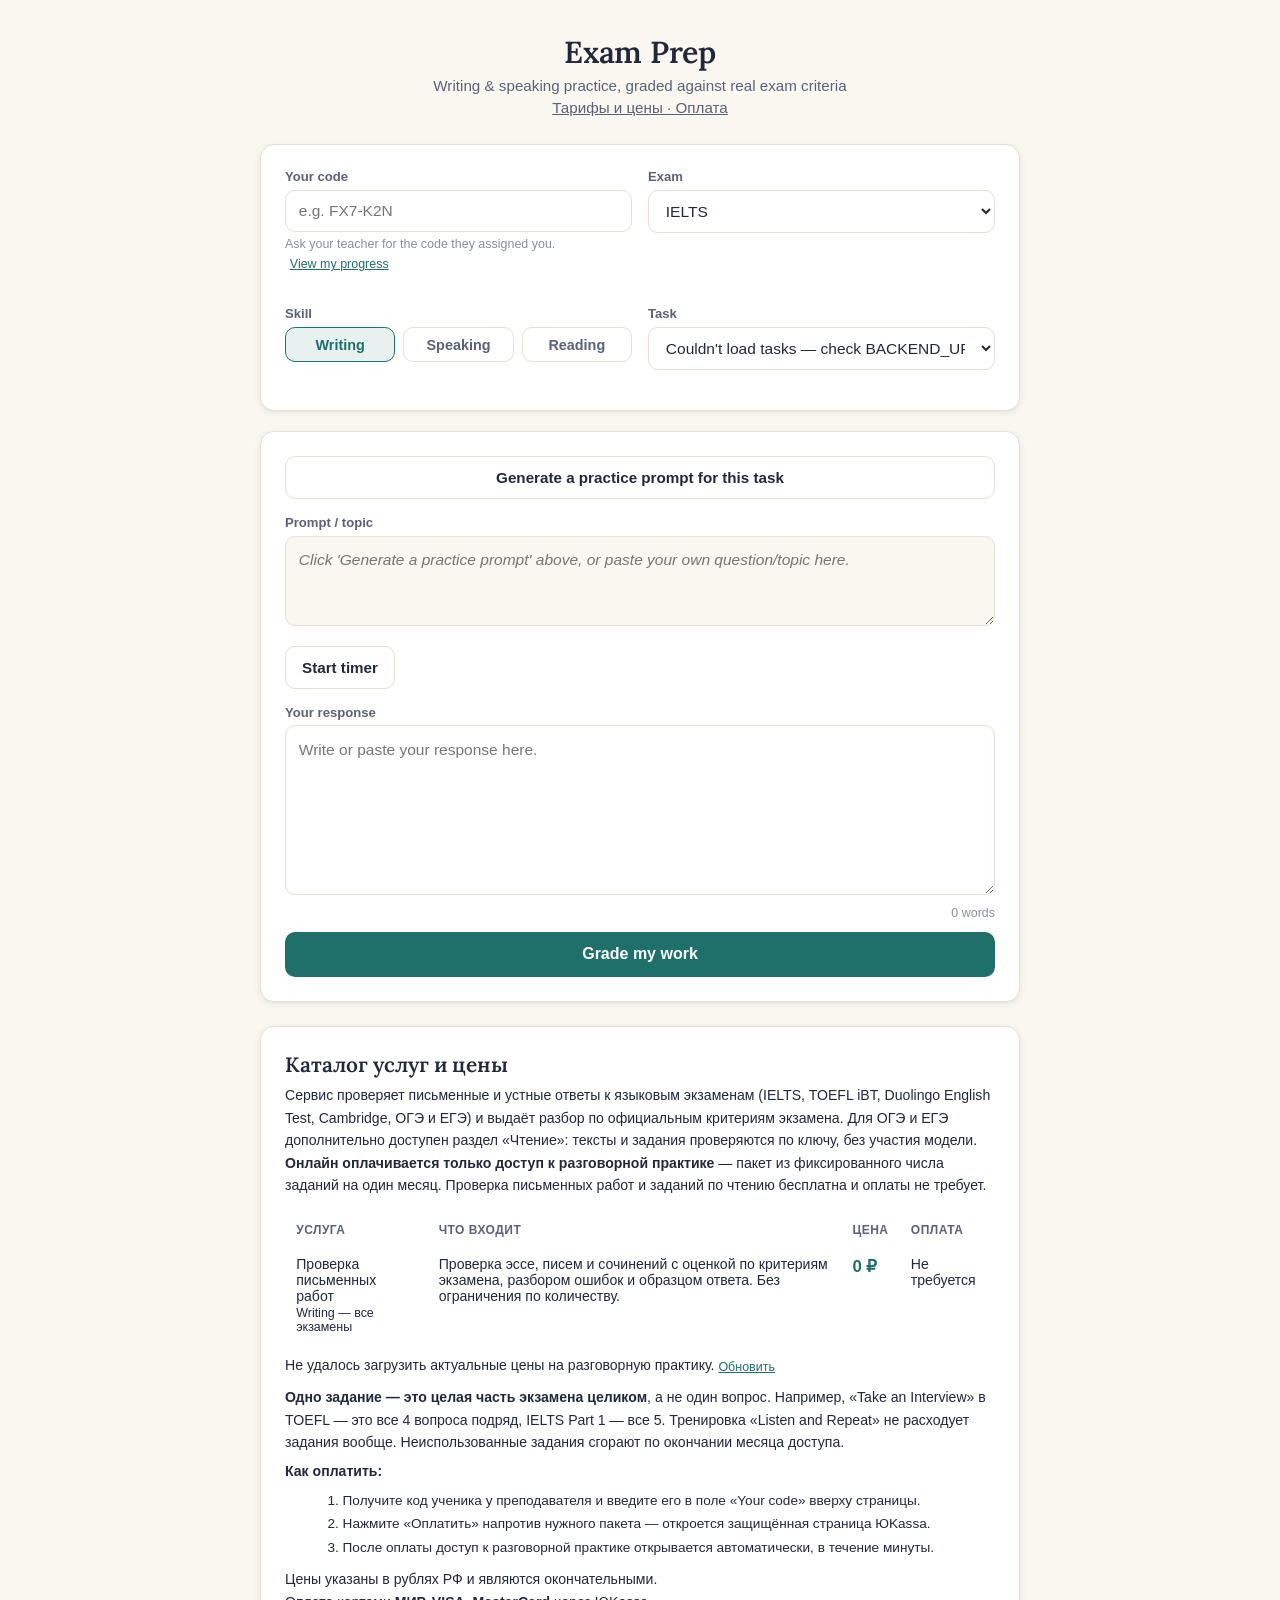
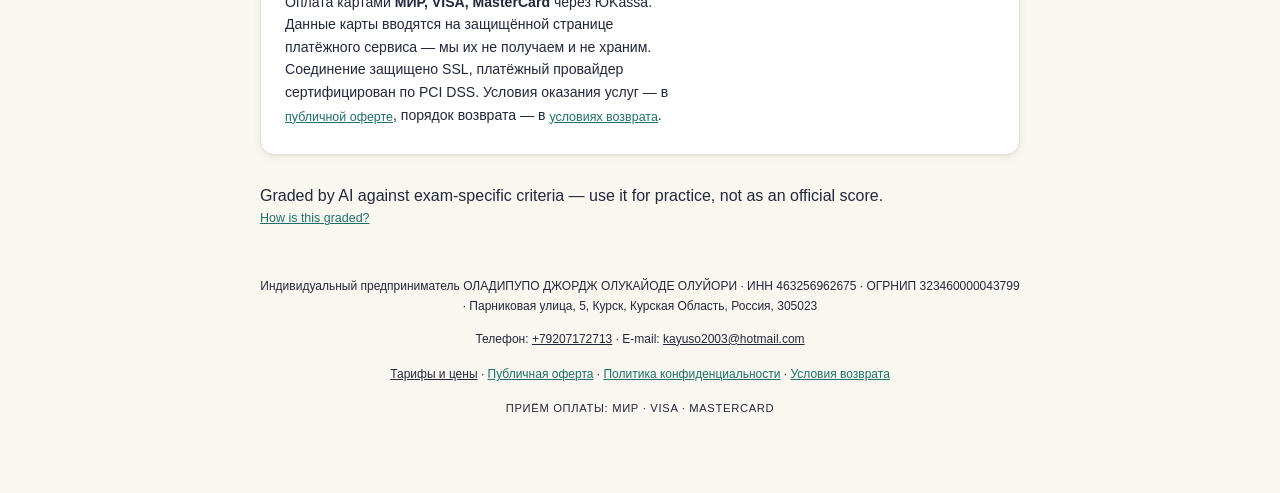
==== index.html @ b4931111 "Add files via upload" ====
<!DOCTYPE html>
<html lang="en">
<head>
<meta charset="UTF-8">
<meta name="viewport" content="width=device-width, initial-scale=1.0">
<title>Exam Prep — Writing &amp; Speaking Practice</title>
<link rel="preconnect" href="https://fonts.googleapis.com">
<link rel="preconnect" href="https://fonts.gstatic.com" crossorigin>
<link href="https://fonts.googleapis.com/css2?family=Lora:wght@500;600;700&display=swap" rel="stylesheet">
<style>
  :root{
    --paper:#FAF7F1;
    --paper-line:#E7E0D3;
    --ink:#22283B;
    --ink-soft:#5B6178;
    --ink-faint:#8A8F9F;
    --mark-red:#C84B31;
    --mark-red-bg:#FBEDE8;
    --stamp-teal:#1F6F6B;
    --stamp-teal-bg:#E7F1EF;
    --seal-gold:#B9852E;
    --seal-gold-bg:#F7EEDC;
    --card:#FFFFFF;
    --radius:14px;
    --shadow:0 2px 10px rgba(34,40,59,0.06), 0 1px 2px rgba(34,40,59,0.05);
  }
  *{box-sizing:border-box;}
  body{
    margin:0;
    background:var(--paper);
    color:var(--ink);
    font-family:-apple-system,BlinkMacSystemFont,'Segoe UI',Roboto,Helvetica,Arial,sans-serif;
    min-height:100vh;
    padding:2rem 1rem 4rem;
  }
  .shell{max-width:760px;margin:0 auto;}
  h1,h2,h3{font-family:'Lora',serif;font-weight:600;color:var(--ink);margin:0;}
  header.top{text-align:center;margin-bottom:1.75rem;}
  header.top h1{font-size:1.9rem;letter-spacing:-0.01em;}
  header.top p{color:var(--ink-soft);margin:.35rem 0 0;font-size:.95rem;}

  .card{
    background:var(--card);
    border:1px solid var(--paper-line);
    border-radius:var(--radius);
    box-shadow:var(--shadow);
    padding:1.5rem;
    margin-bottom:1.25rem;
  }

  label{display:block;font-size:.82rem;font-weight:600;color:var(--ink-soft);margin-bottom:.35rem;}
  .hint{font-size:.78rem;color:var(--ink-faint);margin-top:.3rem;}
  input[type=text],select,textarea{
    width:100%;
    padding:.7rem .8rem;
    border:1px solid var(--paper-line);
    border-radius:10px;
    font-size:.97rem;
    font-family:inherit;
    background:#fff;
    color:var(--ink);
  }
  input[type=text]:focus,select:focus,textarea:focus{outline:2px solid var(--stamp-teal);outline-offset:1px;border-color:var(--stamp-teal);}
  textarea{min-height:170px;resize:vertical;line-height:1.55;}

  .row{display:flex;gap:1rem;flex-wrap:wrap;margin-bottom:1rem;}
  .row > div{flex:1;min-width:160px;}

  .pillgroup{display:flex;gap:.5rem;}
  .pill{
    flex:1;text-align:center;
    border:1px solid var(--paper-line);
    background:#fff;color:var(--ink-soft);
    padding:.55rem .5rem;border-radius:10px;
    font-size:.9rem;font-weight:600;cursor:pointer;
  }
  .pill.active{background:var(--stamp-teal-bg);color:var(--stamp-teal);border-color:var(--stamp-teal);}
  .prompt-box{min-height:90px;background:var(--paper);font-style:italic;}
  input[type=file]{
    width:100%;padding:.6rem;border:1px dashed var(--paper-line);border-radius:10px;
    font-size:.88rem;background:var(--paper);font-family:inherit;
  }
  #imagePreviewWrap{margin-top:.6rem;display:flex;align-items:center;gap:.75rem;}
  #imagePreview{max-width:140px;max-height:140px;border-radius:8px;border:1px solid var(--paper-line);}
  .timer-row{display:flex;align-items:center;gap:1rem;margin-top:1rem;flex-wrap:wrap;}
  #startTimerBtn{width:auto;flex-shrink:0;}
  .timer-display{
    font-family:ui-monospace,Menlo,Consolas,monospace;font-size:1.1rem;font-weight:700;
    color:var(--ink-soft);
  }
  .timer-display.warning{color:var(--mark-red);}
  textarea[readonly]{background:var(--paper);color:var(--ink-soft);cursor:not-allowed;}

  .task-meta{display:flex;gap:.75rem;flex-wrap:wrap;font-size:.8rem;color:var(--ink-soft);margin-top:.6rem;}
  .task-meta span{background:var(--paper);border:1px solid var(--paper-line);border-radius:8px;padding:.25rem .55rem;}
  .image-note{
    margin-top:.6rem;font-size:.8rem;color:var(--mark-red);
    background:var(--mark-red-bg);border-radius:8px;padding:.5rem .7rem;
  }

  button.primary{
    width:100%;background:var(--stamp-teal);color:#fff;border:none;
    padding:.85rem 1rem;border-radius:10px;font-size:1rem;font-weight:600;
    cursor:pointer;transition:background .15s;
  }
  button.primary:hover{background:#185855;}
  button.primary:disabled{opacity:.55;cursor:not-allowed;}
  button.secondary{
    width:100%;background:#fff;color:var(--ink);border:1px solid var(--paper-line);
    padding:.75rem 1rem;border-radius:10px;font-size:.95rem;font-weight:600;cursor:pointer;
  }

  .wordcount{display:flex;justify-content:flex-end;font-size:.78rem;color:var(--ink-faint);margin:.4rem 0 .75rem;}

  .loading{display:none;text-align:center;padding:1.25rem;color:var(--ink-soft);font-size:.9rem;}
  .loading.visible{display:block;}
  .spinner{
    width:26px;height:26px;margin:0 auto .6rem;border-radius:50%;
    border:3px solid var(--paper-line);border-top-color:var(--stamp-teal);
    animation:spin .8s linear infinite;
  }
  @keyframes spin{to{transform:rotate(360deg);}}

  #results{display:none;}
  #results.visible{display:block;}

  .stamp-wrap{display:flex;justify-content:center;margin-bottom:1.5rem;}
  .stamp{
    width:130px;height:130px;border-radius:50%;
    border:3px double var(--seal-gold);
    display:flex;flex-direction:column;align-items:center;justify-content:center;
    transform:rotate(-5deg);
    background:var(--seal-gold-bg);color:var(--seal-gold);
    font-family:'Lora',serif;
  }
  .stamp .num{font-size:2.1rem;font-weight:700;line-height:1;}
  .stamp .max{font-size:.78rem;font-weight:600;margin-top:.15rem;}

  .crit{margin-bottom:.7rem;}
  .crit-label{display:flex;justify-content:space-between;font-size:.85rem;color:var(--ink-soft);margin-bottom:.25rem;}
  .crit-label b{color:var(--ink);font-weight:600;}
  .bar-track{height:8px;background:var(--paper-line);border-radius:6px;overflow:hidden;}
  .bar-fill{height:100%;background:var(--stamp-teal);border-radius:6px;}

  .feedback-block{margin-top:1.25rem;}
  .feedback-block h4{font-size:.85rem;color:var(--ink-soft);margin-bottom:.5rem;font-family:inherit;font-weight:700;text-transform:uppercase;letter-spacing:.03em;}
  .correction-item, .suggestion-item{
    border-radius:8px;padding:.55rem .75rem;margin-bottom:.45rem;font-size:.92rem;
  }
  .correction-item{background:var(--mark-red-bg);border-left:3px solid var(--mark-red);color:var(--ink);}
  .correction-item .orig{color:var(--mark-red);text-decoration:line-through;}
  .error-tag{
    display:inline-block;font-size:.68rem;font-weight:700;text-transform:uppercase;letter-spacing:.02em;
    background:var(--mark-red);color:#fff;border-radius:5px;padding:.1rem .4rem;margin-right:.3rem;
  }
  .suggestion-item{background:var(--stamp-teal-bg);border-left:3px solid var(--stamp-teal);color:var(--ink);}
  .suggestion-item b{color:var(--stamp-teal);}
  .suggestion-item .example{display:block;margin-top:.3rem;font-style:italic;color:var(--ink-soft);}
  .correction-item .explain{display:block;margin-top:.25rem;font-size:.82rem;color:var(--ink-soft);}
  .crit-feedback-item{
    border-radius:8px;padding:.6rem .75rem;margin-bottom:.55rem;font-size:.88rem;
    background:var(--bg-soft, #f6f5f1);border:1px solid var(--border, #e5e1d8);
  }
  .crit-feedback-item h5{margin:0 0 .35rem;font-size:.85rem;font-weight:700;}
  .crit-feedback-item p{margin:.15rem 0;}
  .crit-feedback-item .cf-strength{color:var(--stamp-teal);}
  .crit-feedback-item .cf-weakness{color:var(--mark-red);}
  .crit-feedback-item .cf-improve{color:var(--ink);font-weight:600;}

  .disclaimer{font-size:.78rem;color:var(--ink-faint);text-align:center;margin-top:.5rem;}
  footer.note{text-align:center;font-size:.78rem;color:var(--ink-faint);margin-top:2rem;}
  .link-btn{
    background:none;border:none;color:var(--stamp-teal);font-size:.78rem;
    text-decoration:underline;cursor:pointer;padding:.4rem 0;font-family:inherit;
  }

  .modal-overlay{
    display:none;position:fixed;inset:0;background:rgba(34,40,59,0.55);
    align-items:center;justify-content:center;padding:1.5rem;z-index:50;
  }
  .modal-overlay.visible{display:flex;}
  .modal-box{
    background:var(--card);border-radius:var(--radius);max-width:640px;width:100%;
    max-height:85vh;overflow-y:auto;padding:2rem;position:relative;box-shadow:var(--shadow);
  }
  .modal-box h2{font-size:1.4rem;margin-bottom:.75rem;}
  .modal-box h3{font-size:1rem;margin:1.25rem 0 .6rem;}
  .modal-box p{font-size:.92rem;line-height:1.6;color:var(--ink);margin-bottom:.5rem;}
  .modal-close{
    position:absolute;top:1rem;right:1rem;background:none;border:none;
    font-size:1.5rem;line-height:1;color:var(--ink-faint);cursor:pointer;padding:.25rem;
  }
  .source-list{display:flex;flex-direction:column;gap:.6rem;}
  .source-item{font-size:.88rem;line-height:1.55;color:var(--ink);background:var(--paper);border-radius:8px;padding:.65rem .8rem;}
  .modal-footnote{font-size:.82rem;color:var(--ink-soft);margin-top:1.25rem;font-style:italic;}

  .trend-block{margin-bottom:1.25rem;}
  .trend-block h4{font-size:.85rem;color:var(--ink-soft);margin-bottom:.5rem;}
  .trend-row, .mistake-row{display:flex;align-items:center;gap:.6rem;margin-bottom:.4rem;font-size:.82rem;}
  .trend-row .trend-date{width:64px;flex-shrink:0;color:var(--ink-faint);}
  .trend-row .trend-score{width:56px;flex-shrink:0;text-align:right;font-weight:600;color:var(--ink);}
  .mistake-row .mistake-label{width:150px;flex-shrink:0;color:var(--ink);}
  .mistake-row .mistake-count{width:28px;flex-shrink:0;text-align:right;color:var(--ink-soft);}

  .markup-text{
    font-size:.92rem;line-height:1.75;color:var(--ink);background:var(--paper);
    border-radius:8px;padding:.9rem 1rem;white-space:pre-wrap;
  }
  .hl{text-decoration:underline wavy var(--mark-red);text-decoration-thickness:1.5px;text-underline-offset:3px;cursor:help;}
  .model-answer-text{
    margin-top:.75rem;font-size:.92rem;line-height:1.7;color:var(--ink);
    background:var(--stamp-teal-bg);border-left:3px solid var(--stamp-teal);
    border-radius:8px;padding:.9rem 1rem;white-space:pre-wrap;
  }

  /* --- Speaking ------------------------------------------------------- */
  .rec-panel{
    margin-top:1rem;border:1px solid var(--paper-line);border-radius:10px;
    padding:1.1rem;background:var(--paper);text-align:center;
  }
  .rec-phase{font-size:.78rem;font-weight:700;text-transform:uppercase;letter-spacing:.04em;color:var(--ink-soft);}
  .rec-clock{
    font-family:ui-monospace,Menlo,Consolas,monospace;font-size:2.1rem;font-weight:700;
    color:var(--ink);margin:.35rem 0 .15rem;line-height:1;
  }
  .rec-clock.warning{color:var(--mark-red);}
  .rec-sub{font-size:.8rem;color:var(--ink-faint);margin-bottom:.9rem;}
  .rec-actions{display:flex;gap:.6rem;justify-content:center;flex-wrap:wrap;}
  .rec-actions button{width:auto;min-width:150px;}
  .rec-live{display:inline-flex;align-items:center;gap:.45rem;color:var(--mark-red);font-weight:700;font-size:.82rem;text-transform:uppercase;letter-spacing:.04em;}
  .rec-dot{width:11px;height:11px;border-radius:50%;background:var(--mark-red);animation:recpulse 1.1s ease-in-out infinite;}
  @keyframes recpulse{0%,100%{opacity:1;transform:scale(1);}50%{opacity:.35;transform:scale(.8);}}
  @media (prefers-reduced-motion:reduce){
    .rec-dot{animation:none;}
    .spinner{animation:none;}
  }
  .rec-meter{height:6px;background:var(--paper-line);border-radius:6px;overflow:hidden;margin:.75rem auto 0;max-width:320px;}
  .rec-meter-fill{height:100%;background:var(--mark-red);border-radius:6px;width:0%;transition:width .25s linear;}
  .rec-error{
    margin-top:.7rem;font-size:.83rem;color:var(--mark-red);
    background:var(--mark-red-bg);border-radius:8px;padding:.55rem .75rem;text-align:left;
  }
  audio{width:100%;margin-top:.5rem;}

  .transcript-box{
    margin-top:1rem;background:#fff;border:1px solid var(--paper-line);
    border-radius:10px;padding:.9rem 1rem;
  }
  .transcript-box h4{
    font-size:.78rem;font-weight:700;text-transform:uppercase;letter-spacing:.03em;
    color:var(--ink-soft);margin:0 0 .4rem;font-family:inherit;
  }
  .transcript-text{
    font-size:.93rem;line-height:1.6;color:var(--ink);white-space:pre-wrap;
    background:var(--paper);border-radius:8px;padding:.7rem .85rem;max-height:220px;overflow-y:auto;
  }

  .paywall{
    margin-top:1rem;border:1px solid var(--seal-gold);background:var(--seal-gold-bg);
    border-radius:10px;padding:1.25rem;text-align:center;
  }
  .paywall h3{font-size:1.05rem;color:var(--seal-gold);margin-bottom:.4rem;}
  .paywall p{font-size:.9rem;color:var(--ink);margin:.35rem 0;line-height:1.55;}
  .paywall button{width:auto;min-width:180px;margin-top:.75rem;}
  .access-note{
    margin-top:.6rem;font-size:.8rem;color:var(--stamp-teal);
    background:var(--stamp-teal-bg);border-radius:8px;padding:.45rem .7rem;text-align:center;
  }

  /* --- Фотография к заданию ------------------------------------------- */
  .photo-gen{display:flex;align-items:center;gap:.6rem;flex-wrap:wrap;margin-bottom:.6rem;}
  .photo-gen button{width:auto;min-width:0;margin:0;}
  .photo-gen-status{font-size:.8rem;color:var(--muted);}
  #generatedPhotoWrap{margin:.6rem 0 .9rem;}
  #generatedPhoto{
    max-width:100%;border-radius:10px;border:1px solid var(--rule);display:block;
  }

  /* --- Тарифы --------------------------------------------------------- */
  .paywall-lead{max-width:46ch;margin-inline:auto;}
  .paywall-reason{
    color:var(--seal-gold);font-weight:600;
    background:rgba(0,0,0,.03);border-radius:8px;padding:.4rem .6rem;
  }
  .plan-grid{
    display:grid;grid-template-columns:repeat(auto-fit,minmax(180px,1fr));
    gap:.75rem;margin:1rem 0 .5rem;
  }
  .plan-card{
    background:var(--card);border:1px solid var(--rule);border-radius:10px;
    padding:1rem .85rem;display:flex;flex-direction:column;gap:.15rem;align-items:center;
  }
  .plan-card-featured{border-color:var(--seal-gold);box-shadow:0 0 0 1px var(--seal-gold) inset;}
  .plan-attempts{font-size:.85rem;color:var(--muted);text-transform:uppercase;letter-spacing:.04em;}
  .plan-price{font-size:1.7rem;font-weight:700;color:var(--ink);line-height:1.1;}
  .plan-period{font-size:.8rem;color:var(--muted);}
  .plan-unit{font-size:.75rem;color:var(--muted);margin-bottom:.5rem;}
  .plan-card .plan-buy{width:100%;min-width:0;margin-top:auto;}
  .plan-hint{font-size:.8rem;color:var(--muted);}

  /* --- Публичный каталог услуг и цен ---------------------------------
     ЮKassa проверяет сайт глазами: прайс должен быть виден сразу, без кода
     ученика и без захода в платный раздел. Карточки тарифов внутри paywall
     этого не дают — они скрыты до момента, когда студент упрётся в оплату. */
  .top-pricing-link{margin-top:.5rem;font-size:.8rem;}
  .top-pricing-link a{color:var(--muted);}
  .price-card{margin-top:1.5rem;}
  .price-card h2{font-family:'Lora',serif;font-size:1.3rem;margin-bottom:.4rem;}
  .price-card p{font-size:.88rem;line-height:1.6;color:var(--ink);margin:.4rem 0;}
  .price-table-wrap{overflow-x:auto;margin:1rem 0 .6rem;}
  .price-table{width:100%;border-collapse:collapse;font-size:.88rem;min-width:520px;}
  .price-table th,.price-table td{
    border:1px solid var(--rule);padding:.6rem .7rem;text-align:left;vertical-align:top;
  }
  .price-table th{
    background:var(--card);font-size:.75rem;text-transform:uppercase;
    letter-spacing:.04em;color:var(--ink-soft);font-weight:700;
  }
  .price-table .price-value{white-space:nowrap;font-weight:700;font-size:1.05rem;}
  .price-table .price-free{color:var(--stamp-teal);}
  .price-table td .price-buy{width:auto;min-width:0;margin:0;padding:.4rem .8rem;font-size:.8rem;}
  .price-sub{font-size:.78rem;color:var(--muted);margin-top:.15rem;}
  .price-steps{font-size:.85rem;line-height:1.7;color:var(--ink);margin:.4rem 0 .4rem 1.1rem;}
  .plan-unit-note{
    font-size:.82rem;line-height:1.65;color:var(--ink);text-align:left;
    background:var(--card);border:1px solid var(--rule);border-radius:10px;
    padding:.7rem .9rem;margin:.6rem 0;
  }

  /* Раскрывающийся блок: честные ожидания читают те, кому это важно, а
     остальным он не мешает принять решение. */
  .expect-box{
    text-align:left;margin:1rem 0 .75rem;border:1px solid var(--rule);
    border-radius:10px;background:var(--card);
  }
  .expect-box summary{
    cursor:pointer;padding:.7rem .9rem;font-size:.88rem;font-weight:600;color:var(--ink);
  }
  .expect-box[open] summary{border-bottom:1px solid var(--rule);}
  .expect-body{padding:.8rem .9rem;font-size:.85rem;line-height:1.6;color:var(--ink);}
  .expect-body ul{margin:.3rem 0 .8rem 1.1rem;}
  .expect-body li{margin:.3rem 0;}
  .expect-promise{
    margin-top:.6rem;padding-top:.6rem;border-top:1px solid var(--rule);color:var(--stamp-teal);
  }
  .pay-methods{font-size:.78rem;color:var(--muted);max-width:52ch;margin-inline:auto;}

  /* --- Футер и юридические документы ---------------------------------- */
  .site-footer{margin-top:2rem;}
  .footer-legal{
    margin-top:1rem;padding-top:1rem;border-top:1px solid var(--rule);
    font-size:.75rem;color:var(--muted);line-height:1.7;text-align:center;
  }
  .footer-legal a{color:var(--muted);}
  .footer-links{margin:.35rem 0;}
  .footer-links .link-btn{font-size:.75rem;}
  .footer-pay{letter-spacing:.06em;text-transform:uppercase;font-size:.7rem;}
  #legalContent h2{font-size:1.1rem;margin-bottom:.6rem;}
  #legalContent h3{font-size:.92rem;margin:1rem 0 .3rem;color:var(--ink);}
  #legalContent p,#legalContent li{font-size:.85rem;line-height:1.65;color:var(--ink);}
  #legalContent ul{margin:.3rem 0 .3rem 1.1rem;}
  #legalContent .legal-meta{font-size:.75rem;color:var(--muted);margin-bottom:.8rem;}
  .reading-pick{display:flex;gap:1rem;align-items:flex-end;flex-wrap:wrap;}
  .reading-pick button{white-space:nowrap;}
  .reading-split{display:grid;grid-template-columns:1fr 1fr;gap:1.25rem;margin-top:1rem;}
  @media (max-width:760px){ .reading-split{grid-template-columns:1fr;} }
  .reading-label{font-size:.72rem;font-weight:700;text-transform:uppercase;letter-spacing:.04em;color:var(--ink-soft);margin-bottom:.4rem;}
  .reading-passage{white-space:pre-wrap;line-height:1.75;font-size:.95rem;background:#fff;border:1px solid var(--paper-line);border-radius:10px;padding:1rem 1.1rem;max-height:60vh;overflow:auto;}
  .reading-q{border:1px solid var(--paper-line);border-radius:10px;padding:.7rem .85rem;margin-bottom:.6rem;background:#fff;}
  .reading-q .rq-stem{font-weight:600;font-size:.92rem;margin-bottom:.45rem;line-height:1.5;}
  .reading-opt{display:flex;gap:.5rem;align-items:flex-start;padding:.25rem 0;font-size:.9rem;line-height:1.5;cursor:pointer;}
  .reading-opt input{margin-top:.25rem;flex-shrink:0;}
  .reading-q select{width:100%;padding:.5rem .6rem;border:1px solid var(--paper-line);border-radius:8px;font-family:inherit;font-size:.9rem;background:#fff;color:var(--ink);}
  .reading-actions{display:flex;gap:1rem;align-items:center;margin-top:1rem;flex-wrap:wrap;}
  .reading-progress{font-size:.85rem;color:var(--ink-soft);}
  .reading-score{font-family:'Lora',serif;font-size:2rem;font-weight:700;color:var(--stamp-teal);}
  .reading-score-sub{color:var(--ink-soft);font-size:.9rem;margin-bottom:.25rem;}
  .reading-q.right{border-color:var(--stamp-teal);background:#F4FAF8;}
  .reading-q.wrong{border-color:#C84B31;background:#FEF7F5;}
  .reading-verdict{font-size:.76rem;font-weight:700;text-transform:uppercase;letter-spacing:.03em;margin-bottom:.35rem;}
  .reading-q.right .reading-verdict{color:var(--stamp-teal);}
  .reading-q.wrong .reading-verdict{color:#C84B31;}
  .reading-opt.is-key{color:var(--stamp-teal);font-weight:600;}
  .reading-opt.is-chosen-wrong{color:#C84B31;text-decoration:line-through;}
</style>
</head>
<body>
<div class="shell">

  <header class="top">
    <h1>Exam Prep</h1>
    <p>Writing &amp; speaking practice, graded against real exam criteria</p>
    <p class="top-pricing-link"><a href="#pricing">Тарифы и цены · Оплата</a></p>
  </header>

  <section class="card">
    <div class="row">
      <div>
        <label for="studentCode">Your code</label>
        <input type="text" id="studentCode" placeholder="e.g. FX7-K2N">
        <p class="hint">Ask your teacher for the code they assigned you. <button type="button" class="link-btn" id="viewProgressBtn" style="margin-left:.3rem">View my progress</button></p>
      </div>
      <div>
        <label for="examSelect">Exam</label>
        <select id="examSelect"></select>
      </div>
    </div>
    <div class="row">
      <div>
        <label>Skill</label>
        <div class="pillgroup">
          <button type="button" class="pill active" data-skill="writing">Writing</button>
          <button type="button" class="pill" data-skill="speaking">Speaking</button>
          <button type="button" class="pill" data-skill="reading">Reading</button>
        </div>
      </div>
      <div id="taskSelectWrap">
        <label for="taskSelect">Task</label>
        <select id="taskSelect"></select>
      </div>
    </div>
    <div class="task-meta" id="taskMeta"></div>
  </section>

  <section class="card" id="workspaceSection">
    <button class="secondary" id="generateBtn">Generate a practice prompt for this task</button>

    <div id="promptWrap">
      <label for="promptText" style="margin-top:1rem">Prompt / topic</label>
      <textarea id="promptText" class="prompt-box" placeholder="Click 'Generate a practice prompt' above, or paste your own question/topic here."></textarea>
    </div>

    <!-- Listening tasks keep the text off screen: hearing it is the whole task. -->
    <div id="promptHiddenNote" class="access-note" style="display:none;margin-top:1rem"></div>

    <div id="imageUploadWrap" style="display:none;margin-top:1rem">
      <div class="photo-gen">
        <button type="button" class="secondary" id="generatePhotoBtn">Generate the photo for this task</button>
        <span class="photo-gen-status" id="photoStatus"></span>
      </div>
      <div id="generatedPhotoWrap" style="display:none">
        <img id="generatedPhoto" alt="Photo generated for this task">
        <p class="image-note">Сгенерированная фотография для тренировки. На реальном экзамене вы увидите настоящий снимок.</p>
      </div>
      <label for="imageInput">Upload a photo (optional — if you have the real image for this task)</label>
      <input type="file" id="imageInput" accept="image/*">
      <div id="imagePreviewWrap" style="display:none">
        <img id="imagePreview" alt="Uploaded photo preview">
        <button type="button" class="link-btn" id="removeImageBtn">Remove image</button>
      </div>
    </div>

    <!-- Writing: unchanged textarea flow. -->
    <div id="writingPane">
      <div class="timer-row">
        <button type="button" class="secondary" id="startTimerBtn">Start timer</button>
        <span class="timer-display" id="timerDisplay"></span>
      </div>

      <label for="essayText" style="margin-top:1rem">Your response</label>
      <textarea id="essayText" placeholder="Write or paste your response here."></textarea>
      <div class="wordcount"><span id="wordCount">0 words</span></div>
      <button class="primary" id="gradeBtn">Grade my work</button>
    </div>

    <!-- Speaking: recording flow, swapped in by the skill pills. -->
    <div id="speakingPane" style="display:none">

      <div class="paywall" id="speakingPaywall" style="display:none">
        <h3>Разговорная практика — платный раздел</h3>
        <p class="paywall-lead">Письменная часть и задания по чтению остаются бесплатными и без ограничений. В разговорной вы записываете устный ответ, получаете расшифровку и разбор по критериям вашего экзамена.</p>
        <p id="paywallReason" class="paywall-reason"></p>

        <div class="plan-grid" id="planGrid"></div>
        <p class="plan-hint" id="planHint"></p>

        <p class="plan-unit-note">
          Одно задание — это <strong>целая часть экзамена целиком</strong>, а не один вопрос.
          Например, «Take an Interview» в TOEFL — это все 4 вопроса подряд, а Part 1 в IELTS —
          все 5. Полный разговорный раздел TOEFL укладывается в 2 задания.
          <br>
          Тренировка «Listen and Repeat» <strong>не расходует задания вообще</strong> — она
          проверяется сравнением с исходным предложением, а не моделью, поэтому её можно
          повторять сколько угодно.
        </p>

        <!-- Честно о том, что это такое. Обещать больше, чем система реально измеряет,
             значит однажды объяснять ученику, почему оценка не совпала с настоящей. -->
        <details class="expect-box">
          <summary>Что вы получите — и чего эта система не делает</summary>
          <div class="expect-body">
            <p><strong>Что вы действительно получаете:</strong></p>
            <ul>
              <li>Задания в формате вашего экзамена, с реальными лимитами времени на подготовку и ответ.</li>
              <li>Полную расшифровку вашего ответа — видно, что вы сказали на самом деле, а не как вам показалось.</li>
              <li>Оценку по официальным критериям экзамена, с объяснением по каждому критерию и конкретными формулировками, которые стоит исправить.</li>
              <li>Возможность повторять одно и то же задание столько раз, сколько нужно, без неловкости перед живым человеком.</li>
            </ul>
            <p><strong>Чего мы не делаем, и не будем делать вид, что делаем:</strong></p>
            <ul>
              <li>Это <em>не</em> официальный балл. Настоящую оценку ставит только экзаменационный центр. Здесь — тренировка и ориентир.</li>
              <li>Произношение оценивается по темпу речи, паузам и общему впечатлению модели, а не пофонемно. Это полезный сигнал, но не фонетическая экспертиза.</li>
              <li>Алгоритм DET закрыт производителем, поэтому оценка по нему — приближение по опубликованным критериям.</li>
              <li>Живой преподаватель слышит то, чего не слышит модель. Это дополнение к занятиям, а не замена им.</li>
            </ul>
            <p class="expect-promise">Если раздел не заработал так, как здесь описано, напишите нам — разберёмся и вернём деньги за неиспользованные ответы. Условия возврата — в оферте внизу страницы.</p>
          </div>
        </details>

        <p class="pay-methods">Оплата картами <strong>МИР, VISA, MasterCard</strong> через ЮKassa. Данные карты вводятся на защищённой странице платёжного сервиса — мы их не получаем и не храним. Соединение защищено SSL, платёжный провайдер сертифицирован по PCI DSS.</p>
      </div>

      <div id="speakingWorkspace" style="display:none">
        <div class="access-note" id="accessNote" style="display:none"></div>

        <div class="rec-panel" id="recPanel">
          <div class="rec-phase" id="recPhase">Ready</div>
          <div class="rec-clock" id="recClock">0:00</div>
          <div class="rec-sub" id="recSub"></div>
          <div class="rec-meter" id="recMeter" style="display:none"><div class="rec-meter-fill" id="recMeterFill"></div></div>
          <div class="rec-actions" id="recActions"></div>
          <audio id="recPlayback" controls style="display:none"></audio>
          <div class="rec-error" id="recError" style="display:none"></div>
        </div>

        <div class="transcript-box" id="transcriptBox" style="display:none">
          <h4>What we heard — check this before grading</h4>
          <div class="transcript-text" id="transcriptText"></div>
          <p class="hint">Transcription isn't perfect. A few wrong words won't change your score much — grading looks at your ideas, grammar, and fluency, not at individual transcription slips. Re-record if whole sentences are missing or garbled.</p>
          <button class="primary" id="gradeTranscriptBtn" style="margin-top:.75rem">Grade this transcript</button>
        </div>
      </div>
    </div>
    <!-- Reading: bank-served sections. Free, objectively marked, no model call. -->
    <div id="readingPane" style="display:none">
      <div class="reading-pick">
        <div style="flex:1;min-width:200px">
          <label for="readingTaskSelect">Section task</label>
          <select id="readingTaskSelect"></select>
        </div>
        <button type="button" class="secondary" id="readingStartBtn">Start this task</button>
      </div>
      <div class="access-note" id="readingNote" style="margin-top:.75rem"></div>

      <div id="readingWork" style="display:none">
        <div class="reading-split">
          <div>
            <div class="reading-label" id="readingPassageLabel">Text</div>
            <div class="reading-passage" id="readingPassage"></div>
          </div>
          <div>
            <div class="reading-label" id="readingQuestionsLabel">Questions</div>
            <div id="readingQuestions"></div>
          </div>
        </div>
        <div class="reading-actions">
          <button class="primary" id="readingSubmitBtn">Check my answers</button>
          <span class="reading-progress" id="readingProgress"></span>
        </div>
      </div>

      <div id="readingResult" style="display:none"></div>
    </div>

  </section>


  <section class="card" id="progressSection" style="display:none">
    <div style="display:flex;justify-content:space-between;align-items:center;margin-bottom:1rem">
      <h2 style="font-family:'Lora',serif;font-size:1.3rem">Your Progress</h2>
      <button type="button" class="link-btn" id="backToPracticeBtn">Back to practice</button>
    </div>
    <div id="progressContent"></div>
  </section>

  <div class="loading" id="loading">
    <div class="spinner"></div>
    <span id="loadingText">Working on it...</span>
  </div>

  <section class="card" id="results">
    <div class="stamp-wrap">
      <div class="stamp">
        <div class="num" id="stampNum">-</div>
        <div class="max" id="stampMax">/ -</div>
      </div>
    </div>
    <div id="criteriaList"></div>
    <p class="disclaimer" id="disclaimer"></p>
    <div class="feedback-block" id="criteriaFeedbackBlock" style="display:none">
      <h4>How You Did, Criterion by Criterion</h4>
      <div id="criteriaFeedbackList"></div>
    </div>
    <div class="feedback-block" id="markupBlock" style="display:none">
      <h4>Your Response, Marked Up</h4>
      <div class="markup-text" id="markupText"></div>
    </div>
    <div class="feedback-block" id="correctionsBlock" style="display:none">
      <h4>Corrections</h4>
      <div id="correctionsList"></div>
    </div>
    <div class="feedback-block" id="suggestionsBlock" style="display:none">
      <h4>Suggestions</h4>
      <div id="suggestionsList"></div>
    </div>
    <div class="feedback-block" id="modelAnswerBlock" style="display:none">
      <h4>Model Answer</h4>
      <button type="button" class="secondary" id="showModelAnswerBtn">Show me a model answer</button>
      <p class="modal-footnote" style="margin-top:.4rem">An AI-written example for this exact prompt — useful for seeing what "good" looks like, not something to copy.</p>
      <div class="model-answer-text" id="modelAnswerText" style="display:none"></div>
    </div>
  </section>

  <!-- Каталог услуг с фиксированными ценами. Виден всем и всегда: без него
       заявку на эквайринг возвращают («на сайте не представлен каталог
       товаров или услуг»). Цены подставляются из /plans, чтобы экран и
       платёж считались из одного места. -->
  <section class="card price-card" id="pricingSection">
    <h2 id="pricing">Каталог услуг и цены</h2>
    <p>
      Сервис проверяет письменные и устные ответы к языковым экзаменам (IELTS, TOEFL iBT,
      Duolingo English Test, Cambridge, ОГЭ и ЕГЭ) и выдаёт разбор по официальным критериям
      экзамена. Для ОГЭ и ЕГЭ дополнительно доступен раздел «Чтение»: тексты и задания
      проверяются по ключу, без участия модели. <strong>Онлайн оплачивается только доступ
      к разговорной практике</strong> — пакет из фиксированного числа заданий на один месяц.
      Проверка письменных работ и заданий по чтению бесплатна и оплаты не требует.
    </p>

    <div class="price-table-wrap">
      <table class="price-table">
        <thead>
          <tr>
            <th>Услуга</th>
            <th>Что входит</th>
            <th>Цена</th>
            <th>Оплата</th>
          </tr>
        </thead>
        <tbody id="priceRows"></tbody>
      </table>
    </div>

    <p class="price-sub" id="priceStatus"></p>

    <p><strong>Одно задание — это целая часть экзамена целиком</strong>, а не один вопрос.
      Например, «Take an Interview» в TOEFL — это все 4 вопроса подряд, IELTS Part 1 — все 5.
      Тренировка «Listen and Repeat» не расходует задания вообще.
      Неиспользованные задания сгорают по окончании месяца доступа.</p>

    <p><strong>Как оплатить:</strong></p>
    <ol class="price-steps">
      <li>Получите код ученика у преподавателя и введите его в поле «Your code» вверху страницы.</li>
      <li>Нажмите «Оплатить» напротив нужного пакета — откроется защищённая страница ЮKassa.</li>
      <li>После оплаты доступ к разговорной практике открывается автоматически, в течение минуты.</li>
    </ol>

    <p class="pay-methods" style="margin:.6rem 0 0;text-align:left">
      Цены указаны в рублях РФ и являются окончательными. Оплата картами
      <strong>МИР, VISA, MasterCard</strong> через ЮKassa. Данные карты вводятся на защищённой
      странице платёжного сервиса — мы их не получаем и не храним. Соединение защищено SSL,
      платёжный провайдер сертифицирован по PCI DSS. Условия оказания услуг — в
      <button class="link-btn" type="button" data-legal="offer">публичной оферте</button>,
      порядок возврата — в <button class="link-btn" type="button" data-legal="refund">условиях возврата</button>.
    </p>
  </section>

  <footer class="site-footer">
    <p class="note">
      Graded by AI against exam-specific criteria — use it for practice, not as an official score.<br>
      <button class="link-btn" id="howWeGradeBtn" type="button">How is this graded?</button>
    </p>

    <!-- Реквизиты и документы. ЮKassa проверяет их наличие при подключении
         интернет-эквайринга, и без них заявку не одобрят. Значения подставляются
         из MERCHANT в скрипте ниже — заполните их там, в одном месте. -->
    <div class="footer-legal">
      <p class="footer-req" id="footerRequisites"></p>
      <p class="footer-contacts" id="footerContacts"></p>
      <p class="footer-links">
        <a href="#pricing">Тарифы и цены</a> ·
        <button class="link-btn" type="button" data-legal="offer">Публичная оферта</button> ·
        <button class="link-btn" type="button" data-legal="privacy">Политика конфиденциальности</button> ·
        <button class="link-btn" type="button" data-legal="refund">Условия возврата</button>
      </p>
      <p class="footer-pay">Приём оплаты: МИР · VISA · MasterCard</p>
    </div>
  </footer>

  <div class="modal-overlay" id="legalOverlay">
    <div class="modal-box">
      <button class="modal-close" id="closeLegalModal" type="button" aria-label="Закрыть">&times;</button>
      <div id="legalContent"></div>
    </div>
  </div>

  <div class="modal-overlay" id="gradeModalOverlay">
    <div class="modal-box">
      <button class="modal-close" id="closeGradeModal" type="button" aria-label="Close">&times;</button>
      <h2>How scoring works</h2>
      <p>Every response here is read and scored by Claude (Anthropic's AI) — but it isn't grading freely. For each exam, it's instructed to follow specific scoring criteria sourced from real exam materials, not its own general sense of "good writing."</p>

      <h3>Where each rubric comes from</h3>
      <div class="source-list">
        <div class="source-item"><b>IELTS</b> — IELTS's own band descriptor framework: Task Achievement / Task Response, Coherence and Cohesion, Lexical Resource, and Grammatical Range and Accuracy.</div>
        <div class="source-item"><b>TOEFL iBT</b> — ETS's official scoring criteria for the current TOEFL format (the Write an Email / Academic Discussion and Listen and Repeat / Take an Interview tasks introduced in January 2026).</div>
        <div class="source-item"><b>Duolingo English Test</b> — Duolingo's own published scoring dimensions: Content, Discourse Coherence, Grammar, and Lexis. DET's full scoring algorithm is proprietary and undisclosed, so practice scores here are our best grounded approximation, not an official DET prediction.</div>
        <div class="source-item"><b>Cambridge FCE, CAE, CPE, PET, KET</b> — Cambridge Assessment English's official Handbook for Teachers for each individual level, including examiner guidance on common mistakes.</div>
        <div class="source-item"><b>ОГЭ and ЕГЭ</b> — FIPI's official current exam specification and demo version (демоверсия) for the Russian state exams.</div>
      </div>

      <p class="modal-footnote">Every rubric above has been reviewed and approved by Kay, an experienced English teacher across these exams — not generated by AI guesswork. This explains our methodology; it isn't a guarantee of your real exam score, but it's grounded in the same standards real examiners use.</p>
    </div>
  </div>
</div>

<script>
// *** UPDATE THIS after deploying the Worker (see README) — trailing slash is fine, it gets stripped automatically ***
const BACKEND_URL = "https://exam-scorer.kayuso2011.workers.dev/".replace(/\/+$/, "");

// *** Set this once YooKassa is live — the checkout link students are sent to. ***
// Left empty until then, which hides the Subscribe button and leaves the paywall
// telling students to contact their teacher instead.
/* ============================================================================
   ЗАПОЛНИТЕ ЭТО ПЕРЕД ПОДКЛЮЧЕНИЕМ ЮKASSA
   ----------------------------------------------------------------------------
   Шесть полей ниже — единственное, что нужно вписать руками. Они попадают в
   футер, в оферту и в политику конфиденциальности сразу, поэтому менять их
   нужно только здесь.

   ЮKassa проверяет наличие этих данных на сайте при рассмотрении заявки на
   интернет-эквайринг. Пока в полях стоит "___", заявку почти наверняка вернут.
   ============================================================================ */
const MERCHANT = {
  legalName: "Индивидуальный предприниматель ОЛАДИПУПО ДЖОРДЖ ОЛУКАЙОДЕ ОЛУЙОРИ",   // как в свидетельстве: ИП Фамилия Имя Отчество
  inn: "463256962675",                                        // ИНН
  ogrnip: "323460000043799",                                     // ОГРНИП
  address: "Парниковая улица, 5, Курск, Курская Область, Россия, 305023",                                    // адрес регистрации
  phone: "+79207172713",                                      // телефон для связи, в формате +7 ...
  email: "kayuso2003@hotmail.com",                                      // почта для связи
};

// Ссылка на внешнюю страницу оплаты. Пусто = оплата идёт через /payments/create,
// то есть через ЮKassa напрямую. Оставьте пустым, если не знаете, зачем менять.
const SPEAKING_PAYMENT_URL = "";

function merchantIsConfigured() {
  return Object.values(MERCHANT).every((v) => v && !String(v).includes("___"));
}

/* Юридические документы. Это рабочие черновики, покрывающие то, что ЮKassa
   ожидает увидеть, — но они не проверены юристом, а вы продаёте реальную услугу
   реальным людям. Прочитайте их и при необходимости поправьте под себя. */
const LEGAL_DOCS = {
  offer: {
    title: "Публичная оферта",
    html: `
      <p class="legal-meta">Редакция от ${new Date().toISOString().slice(0, 10)}</p>
      <p>Настоящий документ является публичной офертой ${MERCHANT.legalName} (ИНН ${MERCHANT.inn}, ОГРНИП ${MERCHANT.ogrnip}), далее — «Исполнитель», и содержит условия оказания услуг сервиса подготовки к языковым экзаменам, далее — «Сервис».</p>

      <h3>1. Предмет</h3>
      <p>Исполнитель предоставляет доступ к Сервису для самостоятельной подготовки к экзаменам по английскому языку. Письменная часть и задания по чтению (ОГЭ, ЕГЭ) предоставляются бесплатно и без ограничения по количеству попыток. Разговорная часть предоставляется на платной основе пакетами проверенных устных ответов.</p>

      <h3>2. Что входит в оплаченный пакет</h3>
      <p>Пакет включает фиксированное количество проверенных устных ответов («ответов») и срок, в течение которого их можно использовать. Количество и стоимость указаны на странице оплаты в рублях. Один ответ расходуется в момент, когда запись успешно расшифрована и передана на проверку. Если запись не содержит распознаваемой речи, ответ не расходуется.</p>

      <h3>3. Характер оценки</h3>
      <p>Оценка формируется автоматически на основании критериев соответствующего экзамена и носит учебный характер. Она <strong>не является</strong> официальным результатом экзамена и не может использоваться как таковой. Официальную оценку выставляет только экзаменационный центр.</p><p>В заданиях по чтению ответы сверяются с ключом, без участия языковой модели; показывается количество верных ответов. Перевод первичных баллов в тестовые (ЕГЭ) и в отметку (ОГЭ) публикуется Рособрнадзором отдельно и ежегодно меняется, поэтому Сервис такой перевод не выполняет и итоговый балл экзамена не прогнозирует.</p>

      <h3>4. Оплата</h3>
      <p>Оплата производится банковской картой через платёжный сервис ЮKassa. Исполнитель не получает и не хранит данные карты. Доступ открывается автоматически после подтверждения платежа платёжным сервисом.</p>

      <h3>5. Возврат</h3>
      <p>Условия возврата приведены в отдельном документе «Условия возврата» и являются неотъемлемой частью настоящей оферты.</p>

      <h3>6. Ограничения</h3>
      <p>Доступ предоставляется одному пользователю по персональному коду. Передача кода третьим лицам является основанием для прекращения доступа без возврата средств за использованные ответы.</p>

      <h3>7. Реквизиты</h3>
      <p>${MERCHANT.legalName}<br>ИНН ${MERCHANT.inn}<br>ОГРНИП ${MERCHANT.ogrnip}<br>Адрес: ${MERCHANT.address}<br>Телефон: ${MERCHANT.phone}<br>Электронная почта: ${MERCHANT.email}</p>
    `,
  },
  privacy: {
    title: "Политика конфиденциальности и обработки персональных данных",
    html: `
      <p class="legal-meta">Редакция от ${new Date().toISOString().slice(0, 10)}</p>
      <p>Оператор персональных данных: ${MERCHANT.legalName}, ИНН ${MERCHANT.inn}, адрес: ${MERCHANT.address}.</p>

      <h3>1. Какие данные обрабатываются</h3>
      <ul>
        <li>Код ученика, выданный преподавателем, и имя, под которым он записан.</li>
        <li>Тексты ваших письменных работ и расшифровки устных ответов.</li>
        <li>Аудиозаписи ваших устных ответов — на время, необходимое для расшифровки.</li>
        <li>История проверок и выставленных оценок.</li>
        <li>Идентификатор платежа, полученный от платёжного сервиса. Данные банковской карты Оператору не передаются.</li>
      </ul>

      <h3>2. Зачем</h3>
      <p>Исключительно для оказания услуги: проверки работ, отображения вашей истории и подтверждения оплаченного доступа.</p>

      <h3>3. Кому передаются</h3>
      <p>Тексты и расшифровки передаются поставщикам моделей искусственного интеллекта для формирования оценки. Данные платежа обрабатываются ЮKassa. Оператор не продаёт персональные данные и не передаёт их для рекламных целей.</p>

      <h3>4. Сроки</h3>
      <p>История проверок хранится, пока действует ваш учебный доступ. Аудиозапись не сохраняется после получения расшифровки.</p>

      <h3>5. Ваши права</h3>
      <p>Вы вправе запросить сведения об обрабатываемых данных, их исправление или удаление, а также отозвать согласие на обработку, направив запрос на ${MERCHANT.email}. Отзыв согласия влечёт прекращение оказания услуги.</p>

      <h3>6. Cookie и хранение в браузере</h3>
      <p>Сервис сохраняет в вашем браузере код ученика и аудиозаписи заданий, которые вы уже прослушали, — чтобы не запрашивать их повторно. Эти данные остаются на вашем устройстве и Оператору не передаются.</p>
    `,
  },
  refund: {
    title: "Условия возврата",
    html: `
      <p class="legal-meta">Редакция от ${new Date().toISOString().slice(0, 10)}</p>
      <h3>Как оказывается услуга</h3>
      <p>Услуга оказывается в электронном виде. Доступ открывается сразу после подтверждения оплаты — доставка не требуется, географических ограничений нет.</p>

      <h3>Когда можно вернуть деньги</h3>
      <ul>
        <li><strong>Ответы не использованы.</strong> Если вы не израсходовали ни одного ответа из пакета, возврат производится в полном объёме.</li>
        <li><strong>Пакет использован частично.</strong> Возвращается стоимость неиспользованных ответов, рассчитанная пропорционально.</li>
        <li><strong>Сервис не работал.</strong> Если из-за технической неисправности на нашей стороне вы не смогли воспользоваться оплаченными ответами, возвращается полная стоимость независимо от расхода.</li>
      </ul>

      <h3>Что не подлежит возврату</h3>
      <p>Несогласие с автоматической оценкой само по себе не является основанием для возврата: услуга состоит в проверке и разборе ответа, а не в получении определённого балла. Если вы считаете оценку ошибочной, напишите нам — мы разберём работу вручную.</p>

      <h3>Как запросить</h3>
      <p>Напишите на ${MERCHANT.email} или по телефону ${MERCHANT.phone}, указав код ученика и дату оплаты. Ответ — в течение 3 рабочих дней. Возврат производится тем же способом, которым была произведена оплата, в срок до 10 рабочих дней.</p>

      <h3>Реквизиты</h3>
      <p>${MERCHANT.legalName}<br>ИНН ${MERCHANT.inn}<br>ОГРНИП ${MERCHANT.ogrnip}<br>${MERCHANT.address}</p>
    `,
  },
};

const EXAM_GROUPS = [
  { label: "International", exams: ["ielts", "toefl", "det"] },
  { label: "Cambridge", exams: ["fce", "cae", "cpe", "pet", "ket"] },
  { label: "Russian state exams", exams: ["oge", "ege"] }
];
// Local fallback labels in case /exams hasn't loaded yet (e.g. cold start).
const FALLBACK_LABELS = {
  ielts: "IELTS", toefl: "TOEFL iBT", det: "Duolingo English Test",
  fce: "Cambridge FCE (B2 First)", cae: "Cambridge CAE (C1 Advanced)", cpe: "Cambridge CPE (C2 Proficiency)",
  pet: "Cambridge PET (B1 Preliminary)", ket: "Cambridge KET (A2 Key)",
  oge: "ОГЭ (Russian state, grade 9)", ege: "ЕГЭ (Russian state, grade 11)"
};

let currentSkill = "writing";
let lastResultContext = null;
let currentGeneratedTask = null;

const examSelect = document.getElementById("examSelect");
const taskSelect = document.getElementById("taskSelect");
const taskMeta = document.getElementById("taskMeta");
const studentCodeInput = document.getElementById("studentCode");

studentCodeInput.value = localStorage.getItem("examPrepStudentCode") || "";
studentCodeInput.addEventListener("change", () => {
  localStorage.setItem("examPrepStudentCode", studentCodeInput.value.trim());
  // A different code may have different speaking access, so re-check rather than
  // leaving a stale paywall (or a stale unlocked state) on screen.
  speakingAccess = null;
  if (currentSkill === "speaking") refreshSpeakingAccess();
});

function populateExamSelect(labels) {
  examSelect.innerHTML = "";
  EXAM_GROUPS.forEach(group => {
    const og = document.createElement("optgroup");
    og.label = group.label;
    group.exams.forEach(key => {
      const opt = document.createElement("option");
      opt.value = key;
      opt.textContent = labels[key] || key;
      og.appendChild(opt);
    });
    examSelect.appendChild(og);
  });
}

async function loadExams() {
  populateExamSelect(FALLBACK_LABELS);
  try {
    const res = await fetch(`${BACKEND_URL}/exams`);
    const data = await res.json();
    if (data.exams) populateExamSelect(data.exams);
  } catch (e) { /* fallback labels already shown */ }
  await loadTasks();
}

async function loadTasks() {
  taskSelect.innerHTML = "<option>Loading...</option>";
  taskMeta.innerHTML = "";
  try {
    const res = await fetch(`${BACKEND_URL}/tasks?exam=${examSelect.value}&skill=${currentSkill}`);
    const data = await res.json();
    taskSelect.innerHTML = "";
    (data.tasks || []).forEach(t => {
      const opt = document.createElement("option");
      opt.value = t.id;
      opt.textContent = t.title;
      opt.dataset.meta = JSON.stringify(t);
      taskSelect.appendChild(opt);
    });
    showTaskMeta();
  } catch (e) {
    taskSelect.innerHTML = "<option value=''>Couldn't load tasks — check BACKEND_URL</option>";
  }
}

function currentTaskMeta() {
  const opt = taskSelect.options[taskSelect.selectedIndex];
  if (!opt || !opt.dataset.meta) return null;
  try { return JSON.parse(opt.dataset.meta); } catch (e) { return null; }
}

// Formats fractional minutes the way a student reads a clock: 0.58 min -> "35 sec".
function formatDuration(minutes) {
  const secs = Math.round(minutes * 60);
  if (secs < 60) return `${secs} sec`;
  const m = Math.floor(secs / 60);
  const s = secs % 60;
  return s ? `${m} min ${s} sec` : `${m} min`;
}

function showTaskMeta() {
  const t = currentTaskMeta();
  if (!t) { taskMeta.innerHTML = ""; document.getElementById("imageUploadWrap").style.display = "none"; clearTimerUI(); resetSpeakingFlow(); return; }
  let html = "";
  if (t.wordLimit) html += `<span>~${t.wordLimit} words</span>`;
  if (currentSkill === "speaking" && t.responseMinutes != null) {
    if (t.prepMinutes) html += `<span>${formatDuration(t.prepMinutes)} prep</span>`;
    html += `<span>${formatDuration(t.responseMinutes)} speaking</span>`;
  } else if (t.timeLimit) {
    html += `<span>${t.timeLimit} min</span>`;
  }
  taskMeta.innerHTML = html;
  document.getElementById("imageUploadWrap").style.display = t.requiresImage ? "" : "none";
  if (t.requiresImage) {
    taskMeta.innerHTML += `<div class="image-note" style="width:100%">This task is built around a photo. Generate one below — or upload the real photo if you have it.</div>`;
  }
  applyPromptVisibility(t);
  clearImage();
  clearGeneratedPhoto();
  clearTimerUI();
  resetSpeakingFlow();
  // The access note says whether THIS task consumes an attempt, so it has to be
  // re-rendered when the task changes — otherwise "это задание бесплатное" follows the
  // student from Listen-and-Repeat onto a task that very much is not free.
  renderAccessNote();
}

// On a listening task the prompt must not be on screen — a student who can read the
// TOEFL repeat-sentence isn't taking a listening test. The text still travels to the
// grader; it just never gets rendered.
function applyPromptVisibility(t) {
  const voice = currentSkill === "speaking" ? (t && t.voice) : null;
  const hide = !!(voice && voice.hidden);
  const wrap = document.getElementById("promptWrap");
  const note = document.getElementById("promptHiddenNote");
  const genBtn = document.getElementById("generateBtn");

  wrap.style.display = hide ? "none" : "";
  note.style.display = hide ? "" : "none";

  if (hide) {
    // Anything typed or generated for a previous task would otherwise be read aloud
    // here, so start clean and require a fresh generation.
    const ready = currentGeneratedTask && currentGeneratedTask.taskId === (t && t.id);
    if (!ready) { document.getElementById("promptText").value = ""; currentGeneratedTask = null; }
    note.textContent = ready
      ? (voice.questions > 1
          ? `Question set ready — ${voice.questions} questions. You'll hear them, not read them.`
          : "Prompt ready — you'll hear it, not read it.")
      : "This is a listening task. Generate a question set below, then press Start to hear it.";
    genBtn.textContent = voice.questions > 1 ? "Generate a new question set" : "Generate a new spoken prompt";
  } else {
    genBtn.textContent = "Generate a practice prompt for this task";
  }
}

examSelect.addEventListener("change", () => (currentSkill === "reading" ? loadReadingTasks() : loadTasks()));
taskSelect.addEventListener("change", showTaskMeta);

document.querySelectorAll(".pill").forEach(p => {
  p.addEventListener("click", () => {
    if (p.dataset.skill === currentSkill) return;
    document.querySelectorAll(".pill").forEach(x => x.classList.remove("active"));
    p.classList.add("active");
    currentSkill = p.dataset.skill;
    onSkillChange();
    // Reading is served from the approved bank, not from the task templates, and
    // /tasks does not know the skill - asking it would just 400.
    if (currentSkill === "reading") loadReadingTasks();
    else loadTasks();
  });
});

// Swaps the workspace between the textarea (writing) and the recorder (speaking).
// The writing flow is left completely untouched — it's simply hidden.
function onSkillChange() {
  const speaking = currentSkill === "speaking";
  const reading = currentSkill === "reading";
  document.getElementById("writingPane").style.display = (speaking || reading) ? "none" : "";
  document.getElementById("speakingPane").style.display = speaking ? "" : "none";
  document.getElementById("readingPane").style.display = reading ? "" : "none";
  document.getElementById("results").classList.remove("visible");

  // The prompt box, the generator, the photo uploader and the task dropdown all belong
  // to the writing and speaking flows. Reading brings its own text and its own picker.
  for (const id of ["generateBtn", "promptWrap", "promptHiddenNote", "imageUploadWrap", "taskSelectWrap", "taskMeta"]) {
    const el = document.getElementById(id);
    if (el) el.style.display = reading ? "none" : "";
  }
  if (reading) {
    cancelSpeech();
    stopRecordingHardware();
    return;
  }
  if (speaking) {
    stopRecordingHardware();
    resetSpeakingFlow();
    refreshSpeakingAccess();
  } else {
    // Leaving speaking must not leave a question still playing, and the writing
    // textarea has to come back regardless of what the last speaking task hid.
    cancelSpeech();
    applyPromptVisibility(currentTaskMeta());
  }
}

function wireWordCount(textareaId, countId) {
  const ta = document.getElementById(textareaId);
  const out = document.getElementById(countId);
  ta.addEventListener("input", () => {
    const words = ta.value.trim().split(/\s+/).filter(Boolean).length;
    out.textContent = `${words} word${words === 1 ? "" : "s"}`;
  });
}
let timerInterval = null;
let timerRemainingSeconds = 0;
let timerTotalSeconds = 0;

function getCurrentTaskTimeLimit() {
  const opt = taskSelect.options[taskSelect.selectedIndex];
  if (!opt || !opt.dataset.meta) return null;
  const t = JSON.parse(opt.dataset.meta);
  return t.timeLimit || null; // minutes, may be fractional
}

function clearTimerUI() {
  if (timerInterval) { clearInterval(timerInterval); timerInterval = null; }
  timerRemainingSeconds = 0;
  timerTotalSeconds = 0;
  const display = document.getElementById("timerDisplay");
  display.textContent = "";
  display.classList.remove("warning");
  document.getElementById("essayText").readOnly = false;
}

function updateTimerDisplay() {
  const m = Math.floor(timerRemainingSeconds / 60);
  const s = timerRemainingSeconds % 60;
  const display = document.getElementById("timerDisplay");
  display.textContent = `${m}:${String(s).padStart(2, "0")}`;
  display.classList.toggle("warning", timerTotalSeconds > 0 && timerRemainingSeconds <= timerTotalSeconds * 0.2);
}

function startTimer() {
  const limitMin = getCurrentTaskTimeLimit();
  if (!limitMin) { alert("This task doesn't have a set time limit."); return; }
  if (timerInterval) clearInterval(timerInterval);
  document.getElementById("essayText").readOnly = false;
  timerTotalSeconds = Math.round(limitMin * 60);
  timerRemainingSeconds = timerTotalSeconds;
  updateTimerDisplay();
  timerInterval = setInterval(() => {
    timerRemainingSeconds--;
    if (timerRemainingSeconds <= 0) {
      timerRemainingSeconds = 0;
      clearInterval(timerInterval);
      timerInterval = null;
      document.getElementById("essayText").readOnly = true;
      document.getElementById("timerDisplay").textContent = "Time's up — you can still grade what you have";
      document.getElementById("timerDisplay").classList.add("warning");
    } else {
      updateTimerDisplay();
    }
  }, 1000);
}

document.getElementById("startTimerBtn").addEventListener("click", startTimer);

wireWordCount("essayText", "wordCount");

let currentImageBase64 = null;

function readAndResizeImage(file) {
  return new Promise((resolve, reject) => {
    const reader = new FileReader();
    reader.onload = (e) => {
      const img = new Image();
      img.onload = () => {
        const maxDim = 1024;
        let { width, height } = img;
        if (width > maxDim || height > maxDim) {
          if (width > height) { height = Math.round(height * maxDim / width); width = maxDim; }
          else { width = Math.round(width * maxDim / height); height = maxDim; }
        }
        const canvas = document.createElement("canvas");
        canvas.width = width; canvas.height = height;
        canvas.getContext("2d").drawImage(img, 0, 0, width, height);
        resolve(canvas.toDataURL("image/jpeg", 0.85)); // re-encoded, so always image/jpeg from here on
      };
      img.onerror = () => reject(new Error("Couldn't read that as an image"));
      img.src = e.target.result;
    };
    reader.onerror = () => reject(new Error("Couldn't read that file"));
    reader.readAsDataURL(file);
  });
}

/* ---- Task photo generation ------------------------------------------------

   Several tasks (DET Speak About the Photo, PET Part 2, Cambridge long turns) are
   built around a photograph. Asking the student to go and find a suitable file
   mid-practice is friction exactly where the real exam has none, so the site makes
   one. Each scene is cached server-side, so the same photo costs nothing the second
   time anybody meets it. The upload box stays for students with real exam material. */

let generatedPhotoBase64 = null;

function clearGeneratedPhoto() {
  generatedPhotoBase64 = null;
  document.getElementById("generatedPhotoWrap").style.display = "none";
  document.getElementById("generatedPhoto").removeAttribute("src");
  document.getElementById("photoStatus").textContent = "";
}

document.getElementById("generatePhotoBtn").addEventListener("click", async () => {
  const btn = document.getElementById("generatePhotoBtn");
  const status = document.getElementById("photoStatus");
  const code = studentCodeInput.value.trim();
  if (!code) { alert("Введите код ученика вверху страницы."); return; }

  // The scene comes from the generated task text — that's the description the grader
  // and the student are both working from, so the picture has to match it rather than
  // being a second, unrelated invention.
  const description = document.getElementById("promptText").value.trim();
  if (!description) { alert("Сначала сгенерируйте задание — по его описанию создаётся фотография."); return; }

  btn.disabled = true;
  status.textContent = "Создаём фотографию…";
  try {
    const res = await fetch(`${BACKEND_URL}/task-image`, {
      method: "POST",
      headers: { "Content-Type": "application/json" },
      body: JSON.stringify({
        studentCode: code, examKey: examSelect.value, skill: currentSkill,
        taskId: taskSelect.value, description: description.slice(0, 900),
      }),
    });
    const data = await res.json();
    if (!res.ok || !data.imageBase64) {
      status.textContent = data.error || "Не удалось создать фотографию — можно загрузить свою.";
      return;
    }
    generatedPhotoBase64 = data.imageBase64;
    document.getElementById("generatedPhoto").src = `data:${data.mimeType || "image/jpeg"};base64,${data.imageBase64}`;
    document.getElementById("generatedPhotoWrap").style.display = "";
    status.textContent = data.cached ? "Готово (из кэша)." : "Готово.";
    clearImage(); // a generated photo and an uploaded one would otherwise both be in play
  } catch (_) {
    status.textContent = "Нет связи с сервером — попробуйте ещё раз.";
  } finally {
    btn.disabled = false;
  }
});

document.getElementById("imageInput").addEventListener("change", async (e) => {
  const file = e.target.files[0];
  if (!file) return;
  try {
    const dataUrl = await readAndResizeImage(file);
    currentImageBase64 = dataUrl.split(",")[1];
    document.getElementById("imagePreview").src = dataUrl;
    document.getElementById("imagePreviewWrap").style.display = "flex";
  } catch (err) {
    alert("Couldn't process that image: " + err.message);
  }
});

document.getElementById("removeImageBtn").addEventListener("click", clearImage);

function clearImage() {
  currentImageBase64 = null;
  const input = document.getElementById("imageInput");
  if (input) input.value = "";
  const wrap = document.getElementById("imagePreviewWrap");
  if (wrap) wrap.style.display = "none";
}

function setLoading(on, text) {
  document.getElementById("loading").classList.toggle("visible", on);
  if (text) document.getElementById("loadingText").textContent = text;
}

/* ===================== Speaking ======================================= */

let speakingAccess = null;      // null = not checked yet
let speakingPhase = "idle";     // idle | prep | recording | review | transcribed
let mediaRecorder = null;
let mediaStream = null;
let recordedChunks = [];
let recordedBlob = null;
let recordedSeconds = 0;
/* How long the microphone has ACTUALLY been recording.

   Not wall-clock time. On a sequenced task the recorder is paused while each question
   plays, so a 7-question Listen-and-Repeat spans about 2:06 of real time but contains
   only 1:24 of audio. Measuring wall clock made the app reject its own recordings for
   being too long — the sequencer had produced exactly what it asked for.

   Driven by the MediaRecorder's own pause/resume events rather than by the sequencer,
   so it stays correct no matter who pauses the recorder or why. */
let recordedMs = 0;          // completed recording time, excluding pauses
let recordingResumedAt = null; // when the current live stretch began; null while paused

function currentRecordedSeconds() {
  const live = recordingResumedAt === null ? 0 : Date.now() - recordingResumedAt;
  return (recordedMs + live) / 1000;
}

function resetRecordingClock() {
  recordedMs = 0;
  recordingResumedAt = null;
}

// recording-window:start
// How much audio this task can legitimately produce.
//
// For a sequenced task the sequencer hands the student `questions × gapSeconds` of
// answering time, and that is the floor — the app must never reject a recording its
// own timer just produced. `responseMinutes` stays the floor for single-answer tasks,
// and the larger of the two wins, so a task whose two numbers disagree fails in the
// student's favour rather than against them.
function allowedRecordingSeconds(task) {
  const fromWindow = Math.round((task.responseMinutes || task.timeLimit || 1) * 60);
  const voice = task && task.voice;
  const fromSequence = voice && voice.questions > 1 && voice.gapSeconds
    ? voice.questions * voice.gapSeconds
    : 0;
  return Math.max(fromWindow, fromSequence);
}
// recording-window:end
let phaseInterval = null;
let playbackUrl = null;
let lastTranscript = "";

const RECORDING_GRACE_SECONDS = 30; // matches the Worker's own per-task ceiling

/* --- Spoken prompts ---------------------------------------------------
   Several tasks are voiced in the real exam: the candidate hears the question and
   never sees it. Audio comes from the Worker's /speak endpoint (Workers AI), with the
   browser's own speech synthesis as a fallback so a TTS outage degrades the voice
   rather than blocking the task. Clips are cached for the session so a replay — or a
   second attempt at the same question set — costs nothing.                        */

const ttsCache = new Map();   // clip key -> object URL, for this page view only
let currentAudio = null;      // the <audio> currently playing, so we can cancel it
let sequenceAbort = false;    // set when the student bails out mid-sequence

/* ---- Durable clip cache (IndexedDB) --------------------------------------

   The Map above is tier one: instant, but it dies with the page. That was the
   whole cache until now, which meant a student who refreshed mid-session re-billed
   every question they'd already heard, and a student who came back tomorrow started
   from zero. Tier two fixes that with IndexedDB — real bytes on the student's own
   device, surviving refreshes and restarts.

   Tier three lives in the Worker (R2, see worker/src/assetStore.js) and is what
   makes a clip generated for one student free for the next. All three key a clip the
   same way, on the normalised text, so they can't disagree about what a clip *is*.

   Every function here fails soft. Private-browsing windows, a full disk, and Safari's
   storage eviction all show up as IndexedDB errors, and none of them are a reason a
   student can't hear their exam question — they just fall through to the network. */

/* clip-cache:start */
const CLIP_DB_NAME = "examScorerAudio";
const CLIP_DB_VERSION = 1;
const CLIP_STORE = "clips";
// Roughly 40 MB of MP3 — several hundred exam questions. Generous enough that a
// normal student never evicts, small enough to be a considerate guest on a device
// whose owner never agreed to host an audio library.
const CLIP_BUDGET_BYTES = 40 * 1024 * 1024;
const CLIP_MAX_AGE_MS = 90 * 24 * 60 * 60 * 1000;
// Which TTS engine the Worker last told us it was using. If the teacher switches
// engines server-side, every stored clip is in the wrong voice — recognisably so,
// mid-exam — so the switch has to wipe the store rather than serve a mixed set.
const CLIP_ENGINE_KEY = "examPrepTtsEngine";

// Must match normalizeText() in worker/src/assetStore.js. If these two ever drift,
// nothing breaks loudly — the cache just quietly stops hitting, which is the kind of
// bug that hides for months, so keep them in sync deliberately.
function clipKey(text) {
  return String(text).replace(/\s+/g, " ").trim();
}

let clipDbPromise = null;
function clipDb() {
  if (clipDbPromise) return clipDbPromise;
  clipDbPromise = new Promise(resolve => {
    if (!("indexedDB" in window)) { resolve(null); return; }
    let request;
    try { request = indexedDB.open(CLIP_DB_NAME, CLIP_DB_VERSION); }
    catch (_) { resolve(null); return; }
    request.onupgradeneeded = () => {
      const db = request.result;
      if (!db.objectStoreNames.contains(CLIP_STORE)) {
        const store = db.createObjectStore(CLIP_STORE, { keyPath: "key" });
        store.createIndex("lastUsedAt", "lastUsedAt");
      }
    };
    request.onsuccess = () => resolve(request.result);
    request.onerror = () => resolve(null);
    request.onblocked = () => resolve(null);
    // Firefox in permanent-private mode neither resolves nor errors on open.
    setTimeout(() => resolve(null), 3000);
  });
  return clipDbPromise;
}

function clipTx(db, mode) {
  return db.transaction(CLIP_STORE, mode).objectStore(CLIP_STORE);
}

function idbRequest(request) {
  return new Promise((resolve, reject) => {
    request.onsuccess = () => resolve(request.result);
    request.onerror = () => reject(request.error);
  });
}

async function clipGet(key) {
  const db = await clipDb();
  if (!db) return null;
  try {
    const record = await idbRequest(clipTx(db, "readonly").get(key));
    if (!record || !record.blob) return null;
    if (Date.now() - (record.createdAt || 0) > CLIP_MAX_AGE_MS) {
      clipDelete(key);
      return null;
    }
    // Bump recency for the eviction pass; not worth blocking playback on.
    record.lastUsedAt = Date.now();
    try { clipTx(db, "readwrite").put(record); } catch (_) { /* recency is advisory */ }
    return record;
  } catch (_) {
    return null;
  }
}

async function clipDelete(key) {
  const db = await clipDb();
  if (!db) return;
  try { clipTx(db, "readwrite").delete(key); } catch (_) { /* nothing to do */ }
}

async function clipPut(key, blob, meta) {
  const db = await clipDb();
  if (!db) return;
  const now = Date.now();
  try {
    await idbRequest(clipTx(db, "readwrite").put({
      key, blob,
      mimeType: meta.mimeType || "audio/mpeg",
      engine: meta.engine || null,
      cacheKey: meta.cacheKey || null,   // the Worker's R2 key, for tracing a clip end to end
      bytes: blob.size,
      createdAt: now,
      lastUsedAt: now,
    }));
  } catch (_) {
    // QuotaExceededError lands here. Make room and let the next clip through rather
    // than retrying this one — the student already has this clip playing from memory.
    clipEvict();
    return;
  }
  clipEvict();
}

// Least-recently-used eviction down to the budget. Runs after a write, when we know
// the store just grew, rather than on a timer nobody would notice was broken.
async function clipEvict() {
  const db = await clipDb();
  if (!db) return;
  try {
    const records = await idbRequest(clipTx(db, "readonly").getAll());
    let total = records.reduce((sum, r) => sum + (r.bytes || 0), 0);
    if (total <= CLIP_BUDGET_BYTES) return;
    records.sort((a, b) => (a.lastUsedAt || 0) - (b.lastUsedAt || 0));
    const store = clipTx(db, "readwrite");
    for (const record of records) {
      if (total <= CLIP_BUDGET_BYTES) break;
      store.delete(record.key);
      total -= record.bytes || 0;
    }
  } catch (_) { /* over budget is survivable; a thrown error mid-exam is not */ }
}

async function clipClearAll() {
  const db = await clipDb();
  if (!db) return;
  try { clipTx(db, "readwrite").clear(); } catch (_) { /* nothing to do */ }
}

// Called with the `engine` the Worker reports on every /speak response. Returns a
// promise that settles once any wipe has finished, so a caller storing a clip from
// this same response can chain behind it. Without that, storing the new clip and
// clearing the old ones race, and which one wins is down to microtask ordering —
// the kind of thing that works until the day it doesn't.
async function noteTtsEngine(engine) {
  if (!engine) return;
  let previous = null;
  try { previous = localStorage.getItem(CLIP_ENGINE_KEY); } catch (_) { return; }
  try { localStorage.setItem(CLIP_ENGINE_KEY, engine); } catch (_) { /* non-fatal */ }
  if (previous === engine || !previous) return;
  // Voice changed under us — every stored clip is now the wrong examiner.
  ttsCache.forEach(url => URL.revokeObjectURL(url));
  ttsCache.clear();
  await clipClearAll();
}
/* clip-cache:end — worker/test/clipcache.mjs slices this block out by these markers
   and runs it against a real IndexedDB. Keep both markers if you move the code. */

function cancelSpeech() {
  if (currentAudio) {
    currentAudio.pause();
    currentAudio.onended = null;
    currentAudio.onerror = null;
    currentAudio = null;
  }
  if ("speechSynthesis" in window) window.speechSynthesis.cancel();
}

// Browser voices load asynchronously — getVoices() is often empty on first call.
function browserVoices() {
  return new Promise(resolve => {
    const existing = window.speechSynthesis.getVoices();
    if (existing.length) { resolve(existing); return; }
    let settled = false;
    const done = () => { if (!settled) { settled = true; resolve(window.speechSynthesis.getVoices()); } };
    window.speechSynthesis.addEventListener("voiceschanged", done, { once: true });
    setTimeout(done, 1000); // some browsers never fire the event
  });
}

async function speakWithBrowser(text) {
  if (!("speechSynthesis" in window)) return false;
  let voices = [];
  try { voices = await browserVoices(); } catch (_) { /* pick the default voice */ }
  return new Promise(resolve => {
    // This is the last line of defence — it runs when Workers AI is unavailable. If it
    // throws, a sequenced task would die halfway through with the mic still open, so
    // every step here fails soft and resolves rather than rejecting.
    try {
      const u = new SpeechSynthesisUtterance(text);
      // Prefer the OS "natural/neural" voices where they exist — the difference between
      // those and the legacy formant voices is the difference between an examiner and a
      // satnav. Falls back through British English, then any English.
      const preferred =
        voices.find(v => /^en/i.test(v.lang) && /natural|neural|premium|enhanced|online/i.test(v.name)) ||
        voices.find(v => /^en-GB/i.test(v.lang)) ||
        voices.find(v => /^en/i.test(v.lang));
      if (preferred) {
        try { u.voice = preferred; } catch (_) { /* keep the platform default */ }
        if (preferred.lang) u.lang = preferred.lang;
      } else {
        u.lang = "en-GB";
      }
      u.rate = 0.95; // examiners don't rush
      u.onend = () => resolve(true);
      u.onerror = () => resolve(false);
      // Some browsers silently drop long utterances; don't hang the sequence on it.
      const guard = setTimeout(() => resolve(false), Math.max(8000, text.length * 120));
      const done = u.onend;
      u.onend = () => { clearTimeout(guard); done(); };
      window.speechSynthesis.speak(u);
    } catch (_) {
      resolve(false);
    }
  });
}

// Resolves once the line has finished being spoken, however that happened.
async function speakLine(text) {
  if (!text || !text.trim()) return;
  const code = studentCodeInput.value.trim();
  const key = clipKey(text);
  let url = ttsCache.get(key);

  // Tier two: this device's own store. A refresh, a second attempt at the same
  // question set, or coming back tomorrow all land here instead of on the network.
  if (!url) {
    const stored = await clipGet(key);
    if (stored) {
      url = URL.createObjectURL(stored.blob);
      ttsCache.set(key, url);
    }
  }

  if (!url) {
    try {
      const res = await fetch(`${BACKEND_URL}/speak`, {
        method: "POST",
        headers: { "Content-Type": "application/json" },
        body: JSON.stringify({
          studentCode: code, examKey: examSelect.value,
          skill: "speaking", taskId: taskSelect.value, text,
        })
      });
      const data = await res.json();
      if (data.code === "SPEAKING_NOT_SUBSCRIBED") {
        speakingAccess = { hasAccess: false };
        showPaywall(data.error);
        throw new Error("not subscribed");
      }
      if (res.ok && data.audioBase64) {
        const engineChecked = noteTtsEngine(data.engine);
        const bytes = Uint8Array.from(atob(data.audioBase64), c => c.charCodeAt(0));
        const blob = new Blob([bytes], { type: data.mimeType || "audio/mpeg" });
        url = URL.createObjectURL(blob);
        ttsCache.set(key, url);
        // Neither awaited: the student should hear the question now, not after a disk
        // write. Chained, though — an engine switch wipes the store, and this clip must
        // land after that wipe rather than be swept up by it.
        engineChecked.then(() => clipPut(key, blob, { mimeType: data.mimeType, engine: data.engine, cacheKey: data.cacheKey }));
      }
    } catch (e) {
      if (e.message === "not subscribed") throw e;
      /* fall through to the browser voice */
    }
  }

  if (!url) { await speakWithBrowser(text); return; }

  await new Promise(resolve => {
    const audio = new Audio(url);
    currentAudio = audio;
    audio.onended = () => { currentAudio = null; resolve(); };
    audio.onerror = async () => { currentAudio = null; await speakWithBrowser(text); resolve(); };
    audio.play().catch(async () => {
      // Autoplay policies block audio that isn't tied to a user gesture. Every path
      // here starts from a button press, but if it's blocked anyway, don't hang.
      currentAudio = null;
      await speakWithBrowser(text);
      resolve();
    });
  });
}

function currentVoice() {
  const t = currentTaskMeta();
  return (t && t.voice) || null;
}

// The lines to speak: the generated question array for a sequenced task, otherwise
// whatever is in the prompt box as a single line.
function linesToSpeak() {
  const voice = currentVoice();
  if (!voice) return [];
  if (voice.questions > 1) {
    const generated = currentGeneratedTask && Array.isArray(currentGeneratedTask.questions)
      ? currentGeneratedTask.questions
      : null;
    if (generated && generated.length) return generated;
    // Fall back to splitting the prompt box, so a pasted-in set still works.
    return document.getElementById("promptText").value.split(/\n+/).map(s => s.trim()).filter(Boolean);
  }
  const single = document.getElementById("promptText").value.trim();
  return single ? [single] : [];
}

const recPhaseEl = document.getElementById("recPhase");
const recClockEl = document.getElementById("recClock");
const recSubEl = document.getElementById("recSub");
const recActionsEl = document.getElementById("recActions");
const recErrorEl = document.getElementById("recError");
const recMeterEl = document.getElementById("recMeter");
const recMeterFillEl = document.getElementById("recMeterFill");
const recPlaybackEl = document.getElementById("recPlayback");

function fmtClock(totalSeconds) {
  const s = Math.max(0, Math.round(totalSeconds));
  return `${Math.floor(s / 60)}:${String(s % 60).padStart(2, "0")}`;
}

function showRecError(msg) {
  recErrorEl.textContent = msg;
  recErrorEl.style.display = msg ? "" : "none";
}

// Buttons are rebuilt per phase rather than shown/hidden, so a stale handler from a
// previous phase can never fire against the current one.
function setRecActions(buttons) {
  recActionsEl.innerHTML = "";
  buttons.forEach(({ label, className, onClick }) => {
    const b = document.createElement("button");
    b.type = "button";
    b.className = className || "secondary";
    b.textContent = label;
    b.addEventListener("click", onClick);
    recActionsEl.appendChild(b);
  });
}

// --- Access ---------------------------------------------------------------

function showPaywall(reasonText) {
  document.getElementById("speakingPaywall").style.display = "";
  document.getElementById("speakingWorkspace").style.display = "none";
  const reason = document.getElementById("paywallReason");
  reason.textContent = reasonText || "";
  reason.style.display = reasonText ? "" : "none";
  renderPlans();
}

/* ---- Plans and checkout -------------------------------------------------

   Prices are fetched from the Worker rather than written into this page. The
   number a student is shown and the number the payment is actually created for
   have to come from one place, or one day they won't match — and the one that
   would be wrong is the one on screen, which is the one they'd argue about. */

let cachedPlans = null;
let checkoutInFlight = false;

async function loadPlans() {
  if (cachedPlans) return cachedPlans;
  try {
    const res = await fetch(`${BACKEND_URL}/plans`);
    const data = await res.json();
    if (Array.isArray(data.plans)) cachedPlans = data.plans;
  } catch (_) { /* rendered as unavailable below */ }
  return cachedPlans;
}

async function renderPlans() {
  const grid = document.getElementById("planGrid");
  const hint = document.getElementById("planHint");
  const plans = await loadPlans();

  if (!plans || !plans.length) {
    grid.innerHTML = "";
    hint.textContent = "Не удалось загрузить тарифы. Обновите страницу или напишите преподавателю.";
    return;
  }

  const code = studentCodeInput.value.trim();
  grid.innerHTML = plans.map((plan, i) => `
    <div class="plan-card${i === 0 ? " plan-card-featured" : ""}">
      <div class="plan-attempts">${plan.attempts} заданий</div>
      <div class="plan-price">${plan.priceRub} ₽</div>
      <div class="plan-period">на ${plan.months} мес.</div>
      <div class="plan-unit">${Math.round(plan.priceRub / plan.attempts)} ₽ за задание</div>
      <button type="button" class="primary plan-buy" data-plan="${plan.id}">Оплатить</button>
    </div>
  `).join("");

  hint.textContent = code
    ? "Доступ откроется автоматически сразу после оплаты."
    : "Сначала введите код ученика вверху страницы — доступ привязывается к нему.";

  grid.querySelectorAll(".plan-buy").forEach((btn) => {
    btn.disabled = !code;
    btn.addEventListener("click", () => startCheckout(btn.dataset.plan, btn));
  });
}

async function startCheckout(planId, button) {
  const code = studentCodeInput.value.trim();
  if (!code) { alert("Сначала введите код ученика вверху страницы."); return; }
  if (checkoutInFlight) return;   // double-click would create a second payment

  checkoutInFlight = true;
  const original = button.textContent;
  button.disabled = true;
  button.textContent = "Переходим к оплате…";

  try {
    const res = await fetch(`${BACKEND_URL}/payments/create`, {
      method: "POST",
      headers: { "Content-Type": "application/json" },
      body: JSON.stringify({ studentCode: code, planId }),
    });
    const data = await res.json();
    if (!res.ok || !data.confirmationUrl) {
      alert(data.error || "Не удалось перейти к оплате. Попробуйте ещё раз через минуту.");
      return;
    }
    // Same tab, not a popup: blockers eat popups, and a student who loses the
    // checkout window has no obvious way back to it.
    window.location.href = data.confirmationUrl;
  } catch (_) {
    alert("Не удалось связаться с сервером. Проверьте соединение и попробуйте ещё раз.");
  } finally {
    checkoutInFlight = false;
    button.disabled = false;
    button.textContent = original;
  }
}

function showSpeakingWorkspace() {
  document.getElementById("speakingPaywall").style.display = "none";
  document.getElementById("speakingWorkspace").style.display = "";
}

function renderAccessNote() {
  const note = document.getElementById("accessNote");
  if (!speakingAccess || !speakingAccess.hasAccess) { note.style.display = "none"; return; }
  const parts = [];
  parts.push(speakingAccess.expiresAt
    ? `Speaking active until ${new Date(speakingAccess.expiresAt).toLocaleDateString()}`
    : "Speaking active");
  // Attempts, not minutes: that's what was sold, so that's what gets counted back.
  if (typeof speakingAccess.attemptsRemaining === "number") {
    const left = speakingAccess.attemptsRemaining;
    parts.push(left === 1 ? "осталось 1 задание" : `осталось ${left} заданий`);
  }
  // A free task leaves that number untouched by design. Without saying so, a counter
  // that doesn't move looks exactly like a counter that's broken — which is precisely
  // how it was reported.
  const currentTask = currentTaskMeta();
  if (currentTask && currentTask.free) {
    parts.push("это задание бесплатное и не расходует их");
  }
  note.textContent = parts.join(" · ");
  note.style.display = "";
}

async function refreshSpeakingAccess() {
  const code = studentCodeInput.value.trim();
  if (!code) {
    showPaywall("Enter your student code above to check your speaking access.");
    return;
  }
  try {
    const res = await fetch(`${BACKEND_URL}/student/${encodeURIComponent(code)}/speaking-access`);
    const data = await res.json();
    speakingAccess = data;
    if (data.hasAccess) {
      showSpeakingWorkspace();
      renderAccessNote();
      resetSpeakingFlow();
    } else {
      showPaywall();
    }
  } catch (e) {
    // Network trouble shouldn't masquerade as "you haven't paid" — say what actually
    // happened. The Worker enforces the paywall regardless of what this check shows.
    showPaywall("We couldn't check your subscription just now — check your connection and try again.");
  }
}

/* ---- Footer requisites and legal documents ------------------------------ */

function renderFooterRequisites() {
  const req = document.getElementById("footerRequisites");
  const contacts = document.getElementById("footerContacts");
  if (!merchantIsConfigured()) {
    // Loud on purpose. A footer that silently renders "ИНН ___" is exactly what gets
    // a YooKassa application rejected, and it's invisible if you're not looking for it.
    req.innerHTML = '<strong style="color:#b45309">Реквизиты не заполнены — откройте index.html и заполните MERCHANT перед подачей заявки в ЮKassa.</strong>';
    contacts.textContent = "";
    return;
  }
  req.textContent = `${MERCHANT.legalName} · ИНН ${MERCHANT.inn} · ОГРНИП ${MERCHANT.ogrnip} · ${MERCHANT.address}`;
  contacts.innerHTML =
    `Телефон: <a href="tel:${MERCHANT.phone.replace(/[^+\d]/g, "")}">${MERCHANT.phone}</a> · ` +
    `E-mail: <a href="mailto:${MERCHANT.email}">${MERCHANT.email}</a>`;
}

function openLegal(key) {
  const doc = LEGAL_DOCS[key];
  if (!doc) return;
  document.getElementById("legalContent").innerHTML = `<h2>${doc.title}</h2>${doc.html}`;
  document.getElementById("legalOverlay").classList.add("visible");
}

document.querySelectorAll("[data-legal]").forEach((btn) => {
  btn.addEventListener("click", () => openLegal(btn.dataset.legal));
});
document.getElementById("closeLegalModal").addEventListener("click", () => {
  document.getElementById("legalOverlay").classList.remove("visible");
});
document.getElementById("legalOverlay").addEventListener("click", (e) => {
  if (e.target.id === "legalOverlay") e.currentTarget.classList.remove("visible");
});

renderFooterRequisites();

/* ---- Публичный каталог услуг -------------------------------------------

   Тот же источник цен, что и у paywall (/plans), но виден без кода ученика и
   без входа в платный раздел: прайс, который нельзя увидеть, для проверки
   эквайринга всё равно что отсутствует. */

async function renderPricing() {
  const rows = document.getElementById("priceRows");
  const status = document.getElementById("priceStatus");
  if (!rows) return;

  const free = `
    <tr>
      <td>Проверка письменных работ<div class="price-sub">Writing — все экзамены</div></td>
      <td>Проверка эссе, писем и сочинений с оценкой по критериям экзамена, разбором ошибок и образцом ответа. Без ограничения по количеству.</td>
      <td class="price-value price-free">0 ₽</td>
      <td>Не требуется</td>
    </tr>`;

  const plans = await loadPlans();
  if (!plans || !plans.length) {
    rows.innerHTML = free;
    status.innerHTML = 'Не удалось загрузить актуальные цены на разговорную практику. ' +
      '<button type="button" class="link-btn" id="priceRetry">Обновить</button>';
    const retry = document.getElementById("priceRetry");
    if (retry) retry.addEventListener("click", () => { cachedPlans = null; renderPricing(); });
    return;
  }

  status.textContent = "";
  rows.innerHTML = free + plans.map((plan) => `
    <tr>
      <td>${plan.title}<div class="price-sub">Доступ на ${plan.months} мес.</div></td>
      <td>${plan.description}. Запись устного ответа, расшифровка, оценка и разбор. Стоимость одного задания — ${Math.round(plan.priceRub / plan.attempts)} ₽.</td>
      <td class="price-value">${plan.priceRub} ₽</td>
      <td><button type="button" class="secondary price-buy" data-plan="${plan.id}">Оплатить</button></td>
    </tr>
  `).join("");

  rows.querySelectorAll(".price-buy").forEach((btn) => {
    btn.addEventListener("click", () => {
      if (!studentCodeInput.value.trim()) {
        // Без кода платить некуда — доступ привязывается к нему. Ведём к полю,
        // а не оставляем человека перед молча ничего не делающей кнопкой.
        studentCodeInput.scrollIntoView({ behavior: "smooth", block: "center" });
        studentCodeInput.focus();
      }
      startCheckout(btn.dataset.plan, btn);
    });
  });
}

renderPricing();

// Coming back from YooKassa's confirmation page: the webhook may not have landed yet,
// so poll briefly rather than telling a student who just paid that they haven't.
// The Worker is the authority either way — this only decides what the screen says.
if (/[?&]paid=1/.test(location.search)) {
  let tries = 0;
  const poll = setInterval(async () => {
    tries += 1;
    await refreshSpeakingAccess();
    if ((speakingAccess && speakingAccess.hasAccess) || tries >= 10) clearInterval(poll);
  }, 2000);
}

// --- Recorder lifecycle ---------------------------------------------------

function stopRecordingHardware() {
  if (phaseInterval) { clearInterval(phaseInterval); phaseInterval = null; }
  if (mediaRecorder && mediaRecorder.state !== "inactive") {
    try { mediaRecorder.stop(); } catch (e) { /* already stopping */ }
  }
  mediaRecorder = null;
  // Releasing the tracks is what turns the browser's recording indicator off — without
  // this the mic stays visibly live after the student has finished.
  if (mediaStream) {
    mediaStream.getTracks().forEach(t => t.stop());
    mediaStream = null;
  }
}

function resetSpeakingFlow() {
  stopRecordingHardware();
  cancelSpeech();
  sequenceAbort = false;
  speakingPhase = "idle";
  recordedChunks = [];
  recordedBlob = null;
  recordedSeconds = 0;
  lastTranscript = "";
  if (playbackUrl) { URL.revokeObjectURL(playbackUrl); playbackUrl = null; }
  recPlaybackEl.style.display = "none";
  recPlaybackEl.removeAttribute("src");
  recMeterEl.style.display = "none";
  recMeterFillEl.style.width = "0%";
  recClockEl.classList.remove("warning");
  document.getElementById("transcriptBox").style.display = "none";
  document.getElementById("transcriptText").textContent = "";
  showRecError("");
  renderIdlePhase();
}

function renderIdlePhase() {
  const t = currentTaskMeta();
  if (!t) {
    recPhaseEl.textContent = "No task selected";
    recClockEl.textContent = "0:00";
    recSubEl.textContent = "";
    setRecActions([]);
    return;
  }
  const prep = t.prepMinutes || 0;
  const resp = t.responseMinutes || t.timeLimit || 1;
  const voice = t.voice;

  // Listening tasks: the student never sees the text, so the panel has to explain
  // what's about to happen instead of showing it.
  if (voice && voice.hidden) {
    const lines = linesToSpeak();
    const ready = lines.length > 0;
    recPhaseEl.textContent = "Ready to listen";
    recClockEl.textContent = fmtClock(voice.questions * voice.gapSeconds || resp * 60);
    recSubEl.textContent = !ready
      ? "Generate a question set above first — you'll hear the questions, not read them."
      : voice.questions > 1
        ? `You'll hear ${voice.questions} questions, one at a time, with ${formatDuration(voice.gapSeconds / 60)} to answer each. Recording pauses while each question plays. Headphones recommended.`
        : `You'll hear the prompt once, then have ${formatDuration(voice.gapSeconds / 60)} to answer. Headphones recommended.`;
    setRecActions(ready ? [{ label: "Start", className: "primary", onClick: runVoicedTask }] : []);
    return;
  }

  recPhaseEl.textContent = "Ready";
  recClockEl.textContent = fmtClock(resp * 60);
  recSubEl.textContent = prep > 0
    ? `${formatDuration(prep)} to prepare, then ${formatDuration(resp)} to speak.`
    : `${formatDuration(resp)} to speak — recording starts straight away.`;

  const actions = [
    prep > 0
      ? { label: "Start preparation", className: "primary", onClick: startPrepPhase }
      : { label: "Start recording", className: "primary", onClick: startRecordingPhase },
  ];
  // Tasks where the examiner reads the card aloud but the candidate can also see it.
  if (voice && !voice.hidden && linesToSpeak().length) {
    actions.push({
      label: "Hear it read aloud",
      className: "secondary",
      onClick: async (e) => {
        showRecError("");
        try { await speakLine(linesToSpeak()[0]); } catch (_) { /* paywall already shown */ }
      },
    });
  }
  setRecActions(actions);
}

// Runs a voiced task the way the exam tape does: play a question, give a fixed
// answering slot, move on. The recorder is PAUSED while each question plays, so the
// synthesised voice never ends up in the student's own transcript — which also means
// the answers arrive as one clean run of speech for the grader to segment.
async function runVoicedTask() {
  const t = currentTaskMeta();
  const voice = t && t.voice;
  if (!t || !voice) return;
  const lines = linesToSpeak();
  if (!lines.length) { showRecError("Generate a question set first."); return; }

  showRecError("");
  sequenceAbort = false;
  recMeterEl.style.display = "none";
  recPlaybackEl.style.display = "none";

  const started = await beginRecording({ paused: true });
  if (!started) return;

  speakingPhase = "recording";
  setRecActions([{
    label: "Stop and finish",
    className: "secondary",
    onClick: () => { sequenceAbort = true; cancelSpeech(); stopRecording(); },
  }]);

  const canPause = mediaRecorder && typeof mediaRecorder.pause === "function" && typeof mediaRecorder.resume === "function";

  try {
    for (let i = 0; i < lines.length; i++) {
      if (sequenceAbort) break;

      // --- question plays, recorder held ---
      recPhaseEl.textContent = lines.length > 1 ? `Question ${i + 1} of ${lines.length}` : "Listen";
      recSubEl.textContent = "Listen carefully.";
      recClockEl.textContent = "· · ·";
      recClockEl.classList.remove("warning");
      try {
        await speakLine(lines[i]);
      } catch (_) {
        // Subscription lapsed mid-sequence; the paywall is already showing.
        stopRecordingHardware();
        return;
      }
      if (sequenceAbort) break;

      // --- answering slot, recorder live ---
      if (canPause && mediaRecorder && mediaRecorder.state === "paused") mediaRecorder.resume();
      // The pause/resume listeners keep the clock; nothing to seed here.
      const slot = voice.gapSeconds || Math.round((t.responseMinutes || 1) * 60);
      await runAnswerSlot(slot, i + 1, lines.length);
      if (canPause && mediaRecorder && mediaRecorder.state === "recording" && i < lines.length - 1) {
        mediaRecorder.pause();
      }
    }
  } finally {
    if (!sequenceAbort) {
      recSubEl.textContent = "That's the last question — wrapping up.";
    }
    stopRecording();
  }
}

// One fixed answering window. Resolves when it elapses, or early if the student
// presses Stop.
function runAnswerSlot(seconds, index, total) {
  return new Promise(resolve => {
    let remaining = seconds;
    recPhaseEl.innerHTML = '<span class="rec-live"><span class="rec-dot"></span>Answer now</span>';
    recSubEl.textContent = total > 1 ? `Answer ${index} of ${total}.` : "Speak your answer.";
    recMeterEl.style.display = "";
    recClockEl.textContent = fmtClock(remaining);

    if (phaseInterval) clearInterval(phaseInterval);
    phaseInterval = setInterval(() => {
      if (sequenceAbort) { clearInterval(phaseInterval); phaseInterval = null; resolve(); return; }
      remaining--;
      recClockEl.textContent = fmtClock(remaining);
      recMeterFillEl.style.width = `${Math.min(100, ((seconds - remaining) / seconds) * 100)}%`;
      if (remaining <= 5) recClockEl.classList.add("warning");
      if (remaining <= 0) {
        clearInterval(phaseInterval);
        phaseInterval = null;
        recClockEl.classList.remove("warning");
        resolve();
      }
    }, 1000);
  });
}

function startPrepPhase() {
  const t = currentTaskMeta();
  if (!t) return;
  showRecError("");
  speakingPhase = "prep";
  let remaining = Math.round((t.prepMinutes || 0) * 60);

  recPhaseEl.textContent = "Preparation time";
  recSubEl.textContent = "Read the prompt and plan your answer. Nothing is being recorded yet.";
  recClockEl.textContent = fmtClock(remaining);
  recClockEl.classList.remove("warning");
  setRecActions([
    { label: "Skip prep, start recording", className: "primary", onClick: startRecordingPhase },
  ]);

  if (phaseInterval) clearInterval(phaseInterval);
  phaseInterval = setInterval(() => {
    remaining--;
    recClockEl.textContent = fmtClock(remaining);
    if (remaining <= 5) recClockEl.classList.add("warning");
    if (remaining <= 0) {
      clearInterval(phaseInterval);
      phaseInterval = null;
      startRecordingPhase();
    }
  }, 1000);
}

// Opens the mic and starts a recorder. Shared by the free-form flow and the voiced
// sequencer; the latter starts it paused so nothing is captured before question one.
// Returns true if recording is live.
async function beginRecording({ paused = false } = {}) {
  if (phaseInterval) { clearInterval(phaseInterval); phaseInterval = null; }
  showRecError("");

  if (!navigator.mediaDevices || typeof navigator.mediaDevices.getUserMedia !== "function" || typeof MediaRecorder === "undefined") {
    showRecError("This browser can't record audio. Try the latest Chrome, Edge, Firefox, or Safari — and note that recording only works over https.");
    speakingPhase = "idle";
    renderIdlePhase();
    return false;
  }

  let stream;
  try {
    // Echo cancellation matters here: on a voiced task the question is coming out of
    // the speakers while the mic is open. The recorder is paused during playback so it
    // shouldn't matter, but a student on speakers with a slow pause is still covered.
    stream = await navigator.mediaDevices.getUserMedia({
      audio: { echoCancellation: true, noiseSuppression: true, autoGainControl: true },
    });
  } catch (err) {
    const denied = err && (err.name === "NotAllowedError" || err.name === "SecurityError");
    const missing = err && (err.name === "NotFoundError" || err.name === "DevicesNotFoundError");
    showRecError(
      denied ? "Microphone access was blocked. Allow microphone access for this site in your browser settings, then try again."
        : missing ? "No microphone was found. Plug one in or check your system sound settings, then try again."
        : "Couldn't start the microphone: " + ((err && err.message) || "unknown error")
    );
    speakingPhase = "idle";
    renderIdlePhase();
    return false;
  }

  mediaStream = stream;
  // Chrome and Firefox record webm; Safari only does mp4. Both are accepted by Whisper.
  const mimeType = (typeof MediaRecorder.isTypeSupported === "function" && MediaRecorder.isTypeSupported("audio/webm"))
    ? "audio/webm"
    : "audio/mp4";
  try {
    mediaRecorder = new MediaRecorder(stream, { mimeType });
  } catch (e) {
    // Some builds reject an explicit mimeType even when isTypeSupported said yes;
    // letting the browser pick its own default is better than failing outright.
    try {
      mediaRecorder = new MediaRecorder(stream);
    } catch (e2) {
      showRecError("This browser couldn't start a recording: " + e2.message);
      stopRecordingHardware();
      speakingPhase = "idle";
      renderIdlePhase();
      return false;
    }
  }

  recordedChunks = [];
  mediaRecorder.addEventListener("dataavailable", (e) => {
    if (e.data && e.data.size > 0) recordedChunks.push(e.data);
  });
  mediaRecorder.addEventListener("stop", onRecordingStopped);

  // Bank the elapsed stretch on pause, start a new one on resume. Hooking the events
  // rather than the call sites means a browser that pauses for its own reasons is
  // still counted correctly.
  mediaRecorder.addEventListener("pause", () => {
    if (recordingResumedAt !== null) { recordedMs += Date.now() - recordingResumedAt; recordingResumedAt = null; }
  });
  mediaRecorder.addEventListener("resume", () => {
    recordingResumedAt = Date.now();
  });

  resetRecordingClock();
  recordingResumedAt = Date.now();
  mediaRecorder.start();

  // The sequencer opens the mic before the first question is spoken, then holds it
  // until the answering slot. Browsers without pause() just record continuously —
  // echo cancellation and the headphone hint carry that case.
  if (paused && typeof mediaRecorder.pause === "function") {
    try { mediaRecorder.pause(); } catch (e) { /* record straight through */ }
  }
  return true;
}

async function startRecordingPhase() {
  const t = currentTaskMeta();
  if (!t) return;

  const started = await beginRecording({ paused: false });
  if (!started) return;

  speakingPhase = "recording";
  const maxSeconds = allowedRecordingSeconds(t);

  recPhaseEl.innerHTML = '<span class="rec-live"><span class="rec-dot"></span>Recording</span>';
  recSubEl.textContent = `Speak now — recording stops automatically at ${formatDuration(maxSeconds / 60)}.`;
  recClockEl.textContent = "0:00";
  recClockEl.classList.remove("warning");
  recMeterEl.style.display = "";
  recMeterFillEl.style.width = "0%";
  setRecActions([{ label: "Stop", className: "primary", onClick: () => stopRecording() }]);

  phaseInterval = setInterval(() => {
    const elapsed = currentRecordedSeconds();
    recClockEl.textContent = fmtClock(elapsed);
    recMeterFillEl.style.width = `${Math.min(100, (elapsed / maxSeconds) * 100)}%`;
    if (elapsed >= maxSeconds * 0.85) recClockEl.classList.add("warning");
    if (elapsed >= maxSeconds) stopRecording(true);
  }, 200);
}

function stopRecording(auto = false) {
  if (phaseInterval) { clearInterval(phaseInterval); phaseInterval = null; }
  // Bank the final stretch before reading, or a recording stopped while live loses
  // whatever hadn't been accumulated yet.
  if (recordingResumedAt !== null) { recordedMs += Date.now() - recordingResumedAt; recordingResumedAt = null; }
  recordedSeconds = recordedMs / 1000;
  if (mediaRecorder && mediaRecorder.state !== "inactive") {
    try { mediaRecorder.stop(); } catch (e) { /* fall through to onRecordingStopped */ }
  }
  if (auto) recSubEl.textContent = "Time's up — recording stopped automatically.";
}

function onRecordingStopped() {
  // Release the mic as soon as the data is captured, but keep the blob.
  if (mediaStream) {
    mediaStream.getTracks().forEach(t => t.stop());
    mediaStream = null;
  }

  const type = (mediaRecorder && mediaRecorder.mimeType) || "audio/webm";
  recordedBlob = new Blob(recordedChunks, { type });
  mediaRecorder = null;

  if (!recordedBlob.size) {
    showRecError("That recording came out empty. Check your microphone and try again.");
    speakingPhase = "idle";
    renderIdlePhase();
    return;
  }

  speakingPhase = "review";
  if (playbackUrl) URL.revokeObjectURL(playbackUrl);
  playbackUrl = URL.createObjectURL(recordedBlob);
  recPlaybackEl.src = playbackUrl;
  recPlaybackEl.style.display = "";

  recPhaseEl.textContent = "Listen back";
  recClockEl.textContent = fmtClock(recordedSeconds);
  recSubEl.textContent = currentTaskMeta() && currentTaskMeta().voice && currentTaskMeta().voice.questions > 1
    ? "Happy with it? Send it for grading. Starting again replays all the questions."
    : "Happy with it? Send it for transcription. Otherwise record again.";
  recMeterEl.style.display = "none";
  recClockEl.classList.remove("warning");
  setRecActions([
    { label: "Submit for grading", className: "primary", onClick: submitForTranscription },
    { label: restartLabel(), className: "secondary", onClick: restartSpeakingTask },
  ]);
}

function blobToBase64(blob) {
  return new Promise((resolve, reject) => {
    const reader = new FileReader();
    reader.onload = () => {
      const result = String(reader.result || "");
      const comma = result.indexOf(",");
      if (comma === -1) { reject(new Error("Couldn't encode the recording")); return; }
      resolve(result.slice(comma + 1));
    };
    reader.onerror = () => reject(new Error("Couldn't read the recording"));
    reader.readAsDataURL(blob);
  });
}

async function submitForTranscription() {
  const code = studentCodeInput.value.trim();
  const t = currentTaskMeta();
  if (!code) { alert("Enter your student code first."); return; }
  if (!recordedBlob || !t) return;

  const maxSeconds = allowedRecordingSeconds(t) + RECORDING_GRACE_SECONDS;
  if (recordedSeconds > maxSeconds) {
    showRecError(`That recording is ${fmtClock(recordedSeconds)} long, but this task allows at most ${fmtClock(maxSeconds)}. Please record a shorter answer.`);
    return;
  }
  // The Worker enforces its own ceiling too; catching it here saves the upload.
  if (recordedBlob.size > 6 * 1024 * 1024) {
    showRecError("That recording is too large to send (limit is 6 MB). Please record a shorter answer.");
    return;
  }

  showRecError("");
  setLoading(true, "Transcribing your response...");
  setRecActions([]);
  try {
    const audioBase64 = await blobToBase64(recordedBlob);
    const res = await fetch(`${BACKEND_URL}/transcribe`, {
      method: "POST",
      headers: { "Content-Type": "application/json" },
      body: JSON.stringify({
        studentCode: code,
        examKey: examSelect.value,
        skill: "speaking",
        taskId: taskSelect.value,
        audioBase64,
        // MediaRecorder reports things like "audio/webm;codecs=opus"; the Worker
        // validates against the bare type, so send just that.
        audioMimeType: (recordedBlob.type || "audio/webm").split(";")[0],
      })
    });
    const data = await res.json();

    if (data.code === "SPEAKING_NOT_SUBSCRIBED") {
      // Backstop for the case where the frontend pre-check was stale or bypassed.
      speakingAccess = { hasAccess: false };
      showPaywall(data.error);
      return;
    }
    if (!res.ok || data.error) {
      showRecError(data.error || `Transcription failed (${res.status}).`);
      onRecordingStopped_restoreReviewActions();
      return;
    }

    lastTranscript = data.transcript || "";
    if (speakingAccess) {
      // The unit being sold is attempts; seconds are only the abuse ceiling. Both come
      // back on every transcription, and BOTH have to be copied across — reading
      // attemptsRemaining in the display while only refreshing secondsUsed here is
      // what left the counter frozen on screen after a paid task.
      speakingAccess.secondsUsed = data.secondsUsed;
      speakingAccess.secondsLimit = data.secondsLimit;
      if (typeof data.attemptsUsed === "number") speakingAccess.attemptsUsed = data.attemptsUsed;
      if (typeof data.attemptsLimit === "number") speakingAccess.attemptsLimit = data.attemptsLimit;
      if (typeof data.attemptsRemaining === "number") speakingAccess.attemptsRemaining = data.attemptsRemaining;
      renderAccessNote();
    }

    speakingPhase = "transcribed";
    document.getElementById("transcriptText").textContent = lastTranscript;
    document.getElementById("transcriptBox").style.display = "";
    recPhaseEl.textContent = "Transcribed";
    recSubEl.textContent = "Check the transcript below, then grade it.";
    setRecActions([
      { label: restartLabel(), className: "secondary", onClick: restartSpeakingTask },
    ]);
    document.getElementById("transcriptBox").scrollIntoView({ behavior: "smooth", block: "nearest" });
  } catch (e) {
    showRecError("Couldn't send that recording: " + e.message);
    onRecordingStopped_restoreReviewActions();
  } finally {
    setLoading(false);
  }
}

/* Restarting a task has to re-enter it the way the student first entered it.

   "Re-record" previously called startRecordingPhase() unconditionally, which is the
   free-form single-take path. On a sequenced task that silently abandoned the exam
   format: instead of hearing 7 questions with a timed slot after each, the student got
   one open-ended recording and a Stop button. The recording produced was not the task.

   So dispatch on what the task actually is — the same branch renderIdlePhase() uses —
   rather than assuming the simple case. */
// restart-mode:start
// Which entry path a task should restart through. Pure so it can be tested — the bug
// this replaces was a wrong branch, not wrong arithmetic, and a wrong branch is only
// visible if you can ask "which one would you pick?" without a browser.
function restartMode(task, hasQuestionLines) {
  if (!task) return "none";
  if (task.voice && hasQuestionLines) return "sequence";
  if ((task.prepMinutes || 0) > 0) return "prep";
  return "record";
}

// On a sequenced task the button replays every question, so "Re-record" undersells
// what is about to happen — the student is starting the task over, not re-taking one
// answer.
function restartLabelFor(task) {
  const voice = task && task.voice;
  return voice && voice.questions > 1 ? "Start the task again" : "Re-record";
}
// restart-mode:end

function restartSpeakingTask() {
  resetSpeakingFlow();
  const t = currentTaskMeta();
  switch (restartMode(t, linesToSpeak().length > 0)) {
    case "sequence": runVoicedTask(); break;
    case "prep": startPrepPhase(); break;
    case "record": startRecordingPhase(); break;
    default: break;
  }
}

function restartLabel() {
  return restartLabelFor(currentTaskMeta());
}

// Puts the review-phase buttons back after a failed submission, so a transient
// error doesn't strand the student with a recording and no way to retry.
function onRecordingStopped_restoreReviewActions() {
  if (speakingPhase !== "review") return;
  setRecActions([
    { label: "Submit for grading", className: "primary", onClick: submitForTranscription },
    { label: restartLabel(), className: "secondary", onClick: restartSpeakingTask },
  ]);
}

document.getElementById("gradeTranscriptBtn").addEventListener("click", () => {
  if (!lastTranscript.trim()) { alert("There's no transcript to grade yet."); return; }
  gradeSubmission(lastTranscript);
});

/* ===================== end Speaking =================================== */

async function generateTask() {
  const code = studentCodeInput.value.trim();
  setLoading(true, "Generating a fresh task...");
  document.getElementById("generateBtn").disabled = true;
  try {
    const res = await fetch(`${BACKEND_URL}/generate-task`, {
      method: "POST",
      headers: { "Content-Type": "application/json" },
      body: JSON.stringify({ examKey: examSelect.value, skill: currentSkill, taskId: taskSelect.value, studentCode: code || undefined })
    });
    const data = await res.json();
    if (data.error) { alert(data.error); return; }

    // New prompt text means these object URLs are dead weight — free them rather than
    // leaking one per generation. Only the in-memory tier is dropped: the IndexedDB
    // copies stay on purpose, because generated question sets overlap heavily and a
    // repeat question should cost nothing the second time it comes up.
    ttsCache.forEach(url => URL.revokeObjectURL(url));
    ttsCache.clear();

    currentGeneratedTask = data;
    document.getElementById("promptText").value = data.content;
    if (currentSkill === "speaking") {
      applyPromptVisibility(currentTaskMeta());
      resetSpeakingFlow(); // re-renders the panel so Start appears now there's something to say
    }
  } catch (e) {
    alert("Couldn't generate a task: " + e.message);
  } finally {
    setLoading(false);
    document.getElementById("generateBtn").disabled = false;
  }
}

async function gradeSubmission(text) {
  const code = studentCodeInput.value.trim();
  if (!code) { alert("Enter your student code first."); return; }
  if (!text.trim()) { alert("Write something first."); return; }

  setLoading(true, "Grading your response...");
  try {
    const res = await fetch(`${BACKEND_URL}/grade`, {
      method: "POST",
      headers: { "Content-Type": "application/json" },
      body: JSON.stringify({
        studentCode: code,
        examKey: examSelect.value,
        skill: currentSkill,
        taskId: taskSelect.value,
        prompt: document.getElementById("promptText").value.trim(),
        text,
        // An uploaded photo wins over a generated one — if the student brought real exam
        // material, that's what they were actually describing. Either way the grader
        // sees the picture, so it can judge whether the description matched it rather
        // than guessing from the transcript alone.
        image: (currentImageBase64 || generatedPhotoBase64)
          ? { mediaType: "image/jpeg", data: currentImageBase64 || generatedPhotoBase64 }
          : undefined
      })
    });
    const data = await res.json();
    if (data.error) { alert(data.error); return; }
    renderResults(data, text, document.getElementById("promptText").value.trim());
  } catch (e) {
    alert("Couldn't grade that: " + e.message);
  } finally {
    setLoading(false);
  }
}

// Everything the grader returns is derived from the student's own submitted text —
// the model is explicitly told to quote it back — so a response containing markup
// would otherwise be injected straight into the page. Coerce rather than assume a
// string: a null or a number reaching .replace() would throw and blank the results.
function escapeHtml(s) {
  return String(s ?? "").replace(/&/g, "&amp;").replace(/</g, "&lt;").replace(/>/g, "&gt;").replace(/"/g, "&quot;").replace(/'/g, "&#39;");
}

function buildHighlightedMarkup(text, errors) {
  // Find non-overlapping positions of each correction's "original" phrase in
  // the raw text, then rebuild the HTML once, escaping as we go, so flagged
  // phrases get wrapped without breaking on overlaps or near-misses.
  const matches = [];
  errors.forEach(e => {
    if (!e.original) return;
    const idx = text.indexOf(e.original);
    if (idx === -1) return; // model's "original" wasn't a verbatim substring — skip rather than guess
    const overlaps = matches.some(m => idx < m.end && idx + e.original.length > m.start);
    if (overlaps) return;
    matches.push({ start: idx, end: idx + e.original.length, typeLabel: e.typeLabel, correction: e.correction });
  });
  matches.sort((a, b) => a.start - b.start);

  let html = "";
  let pos = 0;
  matches.forEach(m => {
    html += escapeHtml(text.slice(pos, m.start));
    const phrase = escapeHtml(text.slice(m.start, m.end));
    const tip = escapeHtml(`${m.typeLabel || "Correction"}: → ${m.correction}`);
    html += `<span class="hl" title="${tip}">${phrase}</span>`;
    pos = m.end;
  });
  html += escapeHtml(text.slice(pos));
  return html;
}

function renderResults(data, originalText, usedPrompt) {
  document.getElementById("stampNum").textContent = data.total;
  document.getElementById("stampMax").textContent = `/ ${data.maxTotal}`;

  const list = document.getElementById("criteriaList");
  list.innerHTML = "";
  data.criteriaInfo.forEach(c => {
    const score = data.scores[c.key];
    const pct = score != null ? Math.min(100, (score / c.max) * 100) : 0;
    const row = document.createElement("div");
    row.className = "crit";
    row.innerHTML = `
      <div class="crit-label"><span>${escapeHtml(c.name)}</span><b>${score != null ? escapeHtml(String(score)) : "—"} / ${escapeHtml(String(c.max))}</b></div>
      <div class="bar-track"><div class="bar-fill" style="width:${pct}%"></div></div>`;
    list.appendChild(row);
  });

  // Both notes are fixed strings chosen by exam/skill — no interpolated model output.
  const disclaimerParts = [];
  if (data.examKey === "det") disclaimerParts.push("Practice estimate — not an official Duolingo English Test score.");
  if (data.skill === "speaking") disclaimerParts.push("Pronunciation is estimated from transcript fluency — for detailed phonetic feedback, work with your teacher directly.");
  document.getElementById("disclaimer").textContent = disclaimerParts.join(" ");

  const critFbBlock = document.getElementById("criteriaFeedbackBlock");
  const critFbList = document.getElementById("criteriaFeedbackList");
  critFbList.innerHTML = "";
  if (data.criteriaFeedback && data.criteriaFeedback.length) {
    critFbBlock.style.display = "";
    data.criteriaFeedback.forEach(cf => {
      const d = document.createElement("div");
      d.className = "crit-feedback-item";
      d.innerHTML = `<h5>${escapeHtml(cf.criterionName || cf.criterion)}</h5>` +
        (cf.strength ? `<p><b>Doing well:</b> <span class="cf-strength">${escapeHtml(cf.strength)}</span></p>` : "") +
        (cf.weakness ? `<p><b>Held back by:</b> <span class="cf-weakness">${escapeHtml(cf.weakness)}</span></p>` : "") +
        (cf.howToImprove ? `<p><b>Next time:</b> <span class="cf-improve">${escapeHtml(cf.howToImprove)}</span></p>` : "");
      critFbList.appendChild(d);
    });
  } else { critFbBlock.style.display = "none"; }

  const markupBlock = document.getElementById("markupBlock");
  if (data.errors && data.errors.length && originalText) {
    markupBlock.style.display = "";
    document.getElementById("markupText").innerHTML = buildHighlightedMarkup(originalText, data.errors);
  } else {
    markupBlock.style.display = "none";
  }

  const correctionsBlock = document.getElementById("correctionsBlock");
  const correctionsList = document.getElementById("correctionsList");
  correctionsList.innerHTML = "";
  if (data.errors && data.errors.length) {
    correctionsBlock.style.display = "";
    data.errors.forEach(e => {
      const d = document.createElement("div");
      d.className = "correction-item";
      const tag = e.typeLabel ? `<span class="error-tag">${escapeHtml(e.typeLabel)}</span> ` : "";
      const explain = e.explanation ? `<span class="explain">${escapeHtml(e.explanation)}</span>` : "";
      d.innerHTML = `${tag}<span class="orig">${escapeHtml(e.original)}</span> → ${escapeHtml(e.correction)}${explain}`;
      correctionsList.appendChild(d);
    });
  } else { correctionsBlock.style.display = "none"; }

  const suggestionsBlock = document.getElementById("suggestionsBlock");
  const suggestionsList = document.getElementById("suggestionsList");
  suggestionsList.innerHTML = "";
  if (data.suggestions && data.suggestions.length) {
    suggestionsBlock.style.display = "";
    data.suggestions.forEach(s => {
      const d = document.createElement("div");
      d.className = "suggestion-item";
      const example = s.example ? `<span class="example">${escapeHtml(s.example)}</span>` : "";
      d.innerHTML = (s.criterionName ? `<b>${escapeHtml(s.criterionName)}</b> — ${escapeHtml(s.tip)}` : escapeHtml(s.tip)) + example;
      suggestionsList.appendChild(d);
    });
  } else { suggestionsBlock.style.display = "none"; }

  lastResultContext = { examKey: data.examKey, skill: data.skill, taskId: data.taskId, prompt: usedPrompt };
  document.getElementById("modelAnswerBlock").style.display = usedPrompt ? "" : "none";
  document.getElementById("modelAnswerText").style.display = "none";
  document.getElementById("modelAnswerText").textContent = "";
  const modelBtn = document.getElementById("showModelAnswerBtn");
  modelBtn.style.display = "";
  modelBtn.disabled = false;
  modelBtn.textContent = "Show me a model answer";

  document.getElementById("results").classList.add("visible");
  document.getElementById("results").scrollIntoView({ behavior: "smooth", block: "nearest" });
}

document.getElementById("gradeBtn").addEventListener("click", () => gradeSubmission(document.getElementById("essayText").value));
document.getElementById("generateBtn").addEventListener("click", generateTask);

document.getElementById("showModelAnswerBtn").addEventListener("click", async () => {
  if (!lastResultContext || !lastResultContext.prompt) {
    alert("No prompt available for this submission — model answers need a prompt to write to.");
    return;
  }
  const btn = document.getElementById("showModelAnswerBtn");
  btn.disabled = true;
  btn.textContent = "Generating...";
  try {
    const res = await fetch(`${BACKEND_URL}/model-answer`, {
      method: "POST",
      headers: { "Content-Type": "application/json" },
      body: JSON.stringify(lastResultContext)
    });
    const data = await res.json();
    if (data.error) { alert(data.error); btn.disabled = false; btn.textContent = "Show me a model answer"; return; }
    document.getElementById("modelAnswerText").textContent = data.modelAnswer;
    document.getElementById("modelAnswerText").style.display = "";
    btn.style.display = "none";
  } catch (e) {
    alert("Couldn't generate a model answer: " + e.message);
    btn.disabled = false;
    btn.textContent = "Show me a model answer";
  }
});

const gradeModalOverlay = document.getElementById("gradeModalOverlay");
document.getElementById("howWeGradeBtn").addEventListener("click", () => gradeModalOverlay.classList.add("visible"));
document.getElementById("closeGradeModal").addEventListener("click", () => gradeModalOverlay.classList.remove("visible"));
gradeModalOverlay.addEventListener("click", (e) => { if (e.target === gradeModalOverlay) gradeModalOverlay.classList.remove("visible"); });
document.addEventListener("keydown", (e) => { if (e.key === "Escape") gradeModalOverlay.classList.remove("visible"); });

document.getElementById("viewProgressBtn").addEventListener("click", loadProgress);
document.getElementById("backToPracticeBtn").addEventListener("click", () => {
  document.getElementById("progressSection").style.display = "none";
  document.getElementById("workspaceSection").style.display = "";
});

async function loadProgress() {
  const code = studentCodeInput.value.trim();
  if (!code) { alert("Enter your student code first."); return; }
  document.getElementById("workspaceSection").style.display = "none";
  document.getElementById("results").classList.remove("visible");
  document.getElementById("progressSection").style.display = "";
  document.getElementById("progressContent").innerHTML = "<p>Loading...</p>";
  try {
    const res = await fetch(`${BACKEND_URL}/student/${encodeURIComponent(code)}/history`);
    if (!res.ok) { document.getElementById("progressContent").innerHTML = "<p>Couldn't load your history — check your code and try again.</p>"; return; }
    const data = await res.json();
    renderProgress(data.submissions || []);
  } catch (e) {
    // textContent, not innerHTML: an error string is not ours to trust as markup.
    const p = document.createElement("p");
    p.textContent = `Couldn't reach the server: ${e.message}`;
    const host = document.getElementById("progressContent");
    host.innerHTML = "";
    host.appendChild(p);
  }
}

function renderProgress(submissions) {
  const content = document.getElementById("progressContent");
  if (!submissions.length) {
    content.innerHTML = "<p>No submissions yet — grade something first, then check back here.</p>";
    return;
  }

  const byExam = {};
  submissions.forEach(s => {
    if (!byExam[s.exam_key]) byExam[s.exam_key] = [];
    byExam[s.exam_key].push(s);
  });

  let html = "<h3 style=\"font-family:'Lora',serif;font-size:1rem;margin-bottom:.75rem\">Score trend</h3>";
  Object.keys(byExam).forEach(examKey => {
    const subs = byExam[examKey].slice().reverse(); // API returns newest-first; flip to chronological
    const label = FALLBACK_LABELS[examKey] || examKey;
    html += `<div class="trend-block"><h4>${escapeHtml(label)}</h4>`;
    subs.slice(-8).forEach(s => { // most recent 8 attempts, oldest of those first
      const pct = s.max_total ? Math.min(100, (s.total_score / s.max_total) * 100) : 0;
      const date = new Date(s.created_at).toLocaleDateString();
      html += `<div class="trend-row">
        <span class="trend-date">${date}</span>
        <div class="bar-track"><div class="bar-fill" style="width:${pct}%"></div></div>
        <span class="trend-score">${s.total_score ?? "—"}${s.max_total ? "/" + s.max_total : ""}</span>
      </div>`;
    });
    html += `</div>`;
  });

  const mistakeCounts = {};
  submissions.forEach(s => {
    let corrections = [];
    try { corrections = JSON.parse(s.corrections || "[]"); } catch (e) { /* tolerate malformed/older rows */ }
    corrections.forEach(c => {
      const label = (c && (c.typeLabel || c.type)) || "Other";
      mistakeCounts[label] = (mistakeCounts[label] || 0) + 1;
    });
  });
  const sortedMistakes = Object.entries(mistakeCounts).sort((a, b) => b[1] - a[1]).slice(0, 5);

  if (sortedMistakes.length) {
    const maxCount = sortedMistakes[0][1];
    html += "<h3 style=\"font-family:'Lora',serif;font-size:1rem;margin:1.5rem 0 .75rem\">Recurring mistakes</h3>";
    sortedMistakes.forEach(([label, count]) => {
      const pct = Math.round((count / maxCount) * 100);
      html += `<div class="mistake-row">
        <span class="mistake-label">${escapeHtml(label)}</span>
        <div class="bar-track"><div class="bar-fill" style="width:${pct}%;background:var(--mark-red)"></div></div>
        <span class="mistake-count">${escapeHtml(String(count))}</span>
      </div>`;
    });
  }

  content.innerHTML = html;
}

loadExams();

// --- Reading sections -------------------------------------------------------
//
// Served from the teacher-approved bank, marked against a stored key. No model call
// happens anywhere in this flow, which is why it is free and why nothing here touches
// a quota.
let readingState = null;   // { bankId, format, answers: [], items }

function readingQs(id) { return document.getElementById(id); }

async function loadReadingTasks() {
  const select = readingQs("readingTaskSelect");
  const note = readingQs("readingNote");
  select.innerHTML = "";
  note.textContent = "Загружаем задания…";
  readingQs("readingWork").style.display = "none";
  readingQs("readingResult").style.display = "none";

  try {
    const res = await fetch(`${BACKEND_URL}/section/available?exam=${encodeURIComponent(examSelect.value)}&skill=reading`);
    const data = await res.json();
    if (!res.ok) { note.textContent = data.error || "Не удалось загрузить список заданий."; return; }

    const usable = data.groups.filter(g => g.available);
    for (const g of data.groups) {
      const opt = document.createElement("option");
      const label = g.taskFrom === g.taskTo ? `Задание ${g.taskFrom}` : `Задания ${g.taskFrom}–${g.taskTo}`;
      opt.value = g.taskFrom;
      opt.textContent = g.available
        ? `${label} — ${g.itemCount} ${g.itemCount === 1 ? "вопрос" : "вопросов"}`
        : `${label} — пока недоступно`;
      opt.disabled = !g.available;
      select.appendChild(opt);
    }
    const first = data.groups.find(g => g.available);
    if (first) select.value = String(first.taskFrom);

    readingQs("readingStartBtn").disabled = !usable.length;
    note.textContent = usable.length
      ? `${data.section.label}: ${data.section.maxPrimary} первичных баллов за весь раздел. Структура по спецификации ФИПИ ${data.section.specYear} года. Проверка бесплатная и не расходует лимит письменных работ.`
      : "Для этого экзамена пока нет проверенных текстов. Преподаватель добавит их в ближайшее время.";
  } catch (e) {
    note.textContent = "Не удалось связаться с сервером: " + e.message;
  }
}

async function startReading() {
  const code = readingQs("studentCode").value.trim();
  if (!code) { alert("Сначала введите свой код."); return; }

  const btn = readingQs("readingStartBtn");
  btn.disabled = true;
  const original = btn.textContent;
  btn.textContent = "Загружаем…";
  readingQs("readingResult").style.display = "none";

  try {
    const res = await fetch(`${BACKEND_URL}/section/start`, {
      method: "POST",
      headers: { "Content-Type": "application/json" },
      body: JSON.stringify({
        studentCode: code,
        examKey: examSelect.value,
        skill: "reading",
        taskFrom: Number(readingQs("readingTaskSelect").value),
      }),
    });
    const data = await res.json();
    if (!res.ok) { alert(data.error || "Не удалось загрузить задание."); return; }

    readingState = { bankId: data.bankId, format: data.format, items: data.items, answers: [] };
    readingQs("readingPassage").textContent = data.passage;
    readingQs("readingPassageLabel").textContent = data.format === "matching" ? "Тексты" : "Текст";
    readingQs("readingQuestionsLabel").textContent = data.format === "matching" ? "Подберите заголовки" : "Вопросы";
    renderReadingQuestions(data);
    readingQs("readingWork").style.display = "";
    readingQs("readingWork").scrollIntoView({ behavior: "smooth", block: "start" });
    updateReadingProgress();
  } catch (e) {
    alert("Не удалось связаться с сервером: " + e.message);
  } finally {
    btn.disabled = false;
    btn.textContent = original;
  }
}

function renderReadingQuestions(data) {
  const host = readingQs("readingQuestions");
  host.innerHTML = "";

  if (data.format === "matching") {
    // One dropdown per text. Every option stays selectable: stopping a student reusing
    // an option would quietly mark the paper for them, and the real exam does not.
    data.items.targets.forEach((target, i) => {
      const box = document.createElement("div");
      box.className = "reading-q";
      box.id = "rq-" + i;
      const stem = document.createElement("div");
      stem.className = "rq-stem";
      stem.textContent = `${i + 1}. ${target}`;
      const sel = document.createElement("select");
      const blank = document.createElement("option");
      blank.value = "";
      blank.textContent = "— выберите заголовок —";
      sel.appendChild(blank);
      data.items.options.forEach((o, j) => {
        const opt = document.createElement("option");
        opt.value = String(j);
        opt.textContent = `${j + 1}. ${o}`;
        sel.appendChild(opt);
      });
      sel.addEventListener("change", () => {
        readingState.answers[i] = sel.value === "" ? null : Number(sel.value);
        updateReadingProgress();
      });
      box.appendChild(stem);
      box.appendChild(sel);
      host.appendChild(box);
    });
    return;
  }

  data.items.forEach((item, i) => {
    const box = document.createElement("div");
    box.className = "reading-q";
    box.id = "rq-" + i;
    const stem = document.createElement("div");
    stem.className = "rq-stem";
    stem.textContent = `${i + 1}. ${item.q}`;
    box.appendChild(stem);

    item.options.forEach((o, j) => {
      const label = document.createElement("label");
      label.className = "reading-opt";
      const radio = document.createElement("input");
      radio.type = "radio";
      radio.name = "rq" + i;
      radio.value = String(j);
      radio.addEventListener("change", () => {
        readingState.answers[i] = j;
        updateReadingProgress();
      });
      const text = document.createElement("span");
      text.textContent = o;
      label.appendChild(radio);
      label.appendChild(text);
      box.appendChild(label);
    });
    host.appendChild(box);
  });
}

function readingAnswerCount() {
  if (!readingState) return 0;
  const total = readingState.format === "matching" ? readingState.items.targets.length : readingState.items.length;
  let answered = 0;
  for (let i = 0; i < total; i++) if (Number.isInteger(readingState.answers[i])) answered++;
  return { answered, total };
}

function updateReadingProgress() {
  const { answered, total } = readingAnswerCount();
  readingQs("readingProgress").textContent = `Отвечено ${answered} из ${total}`;
}

async function submitReading() {
  if (!readingState) return;
  const code = readingQs("studentCode").value.trim();
  const { answered, total } = readingAnswerCount();
  if (answered < total && !confirm(`Вы ответили на ${answered} из ${total}. Неотвеченные вопросы будут засчитаны как неверные. Проверить?`)) return;

  const btn = readingQs("readingSubmitBtn");
  btn.disabled = true;
  const original = btn.textContent;
  btn.textContent = "Проверяем…";
  try {
    const answers = [];
    for (let i = 0; i < total; i++) answers.push(Number.isInteger(readingState.answers[i]) ? readingState.answers[i] : null);
    const res = await fetch(`${BACKEND_URL}/section/submit`, {
      method: "POST",
      headers: { "Content-Type": "application/json" },
      body: JSON.stringify({ studentCode: code, bankId: readingState.bankId, answers }),
    });
    const data = await res.json();
    if (!res.ok) { alert(data.error || "Не удалось проверить ответы."); return; }
    renderReadingResult(data);
  } catch (e) {
    alert("Не удалось связаться с сервером: " + e.message);
  } finally {
    btn.disabled = false;
    btn.textContent = original;
  }
}

function renderReadingResult(data) {
  // Mark up the questions in place so a student reads their mistake next to the
  // question that caused it, rather than against a list of numbers further down.
  data.perItem.forEach((item, i) => {
    const box = document.getElementById("rq-" + i);
    if (!box) return;
    box.classList.remove("right", "wrong");
    box.classList.add(item.correct ? "right" : "wrong");

    const verdict = document.createElement("div");
    verdict.className = "reading-verdict";
    verdict.textContent = item.correct ? "Верно" : (item.chosen === null ? "Без ответа" : "Неверно");
    box.insertBefore(verdict, box.firstChild);

    if (data.format === "matching" || (data.items && !Array.isArray(data.items))) {
      const sel = box.querySelector("select");
      if (sel) sel.disabled = true;
      if (!item.correct) {
        const right = document.createElement("div");
        right.className = "reading-opt is-key";
        right.textContent = `Правильный ответ: ${item.expected + 1}. ${data.items.options[item.expected]}`;
        box.appendChild(right);
      }
      return;
    }

    box.querySelectorAll(".reading-opt").forEach((label, j) => {
      const input = label.querySelector("input");
      if (input) input.disabled = true;
      if (j === item.expected) label.classList.add("is-key");
      else if (j === item.chosen) label.classList.add("is-chosen-wrong");
    });
  });

  const host = readingQs("readingResult");
  host.innerHTML = "";
  host.style.display = "";

  const score = document.createElement("div");
  score.className = "reading-score";
  score.textContent = `${data.correct} / ${data.total}`;
  const sub = document.createElement("div");
  sub.className = "reading-score-sub";
  sub.textContent = `${data.percent}% правильных ответов`;
  host.appendChild(score);
  host.appendChild(sub);

  // Points only where the conversion is published; never a number we made up.
  const points = document.createElement("p");
  points.className = "access-note";
  points.style.marginTop = ".5rem";
  if (data.points) {
    points.textContent = `Первичных баллов за это задание: ${data.points.earned} из ${data.points.max}.`;
  } else {
    points.textContent = data.pointsUnavailableReason
      || "Для этого задания официальная шкала перевода в баллы не опубликована, поэтому показано только количество верных ответов.";
  }
  host.appendChild(points);

  const band = document.createElement("p");
  band.className = "access-note";
  band.textContent = "Это тренировка одного раздела, а не весь экзамен, поэтому итоговый балл здесь не выставляется. "
    + (data.bandUnavailableReason || "");
  host.appendChild(band);

  const again = document.createElement("button");
  again.className = "secondary";
  again.style.marginTop = ".75rem";
  again.textContent = "Другой текст";
  again.addEventListener("click", () => { readingQs("readingResult").style.display = "none"; startReading(); });
  host.appendChild(again);

  host.scrollIntoView({ behavior: "smooth", block: "start" });
}

readingQs("readingStartBtn").addEventListener("click", startReading);
readingQs("readingSubmitBtn").addEventListener("click", submitReading);

</script>
</body>
</html>
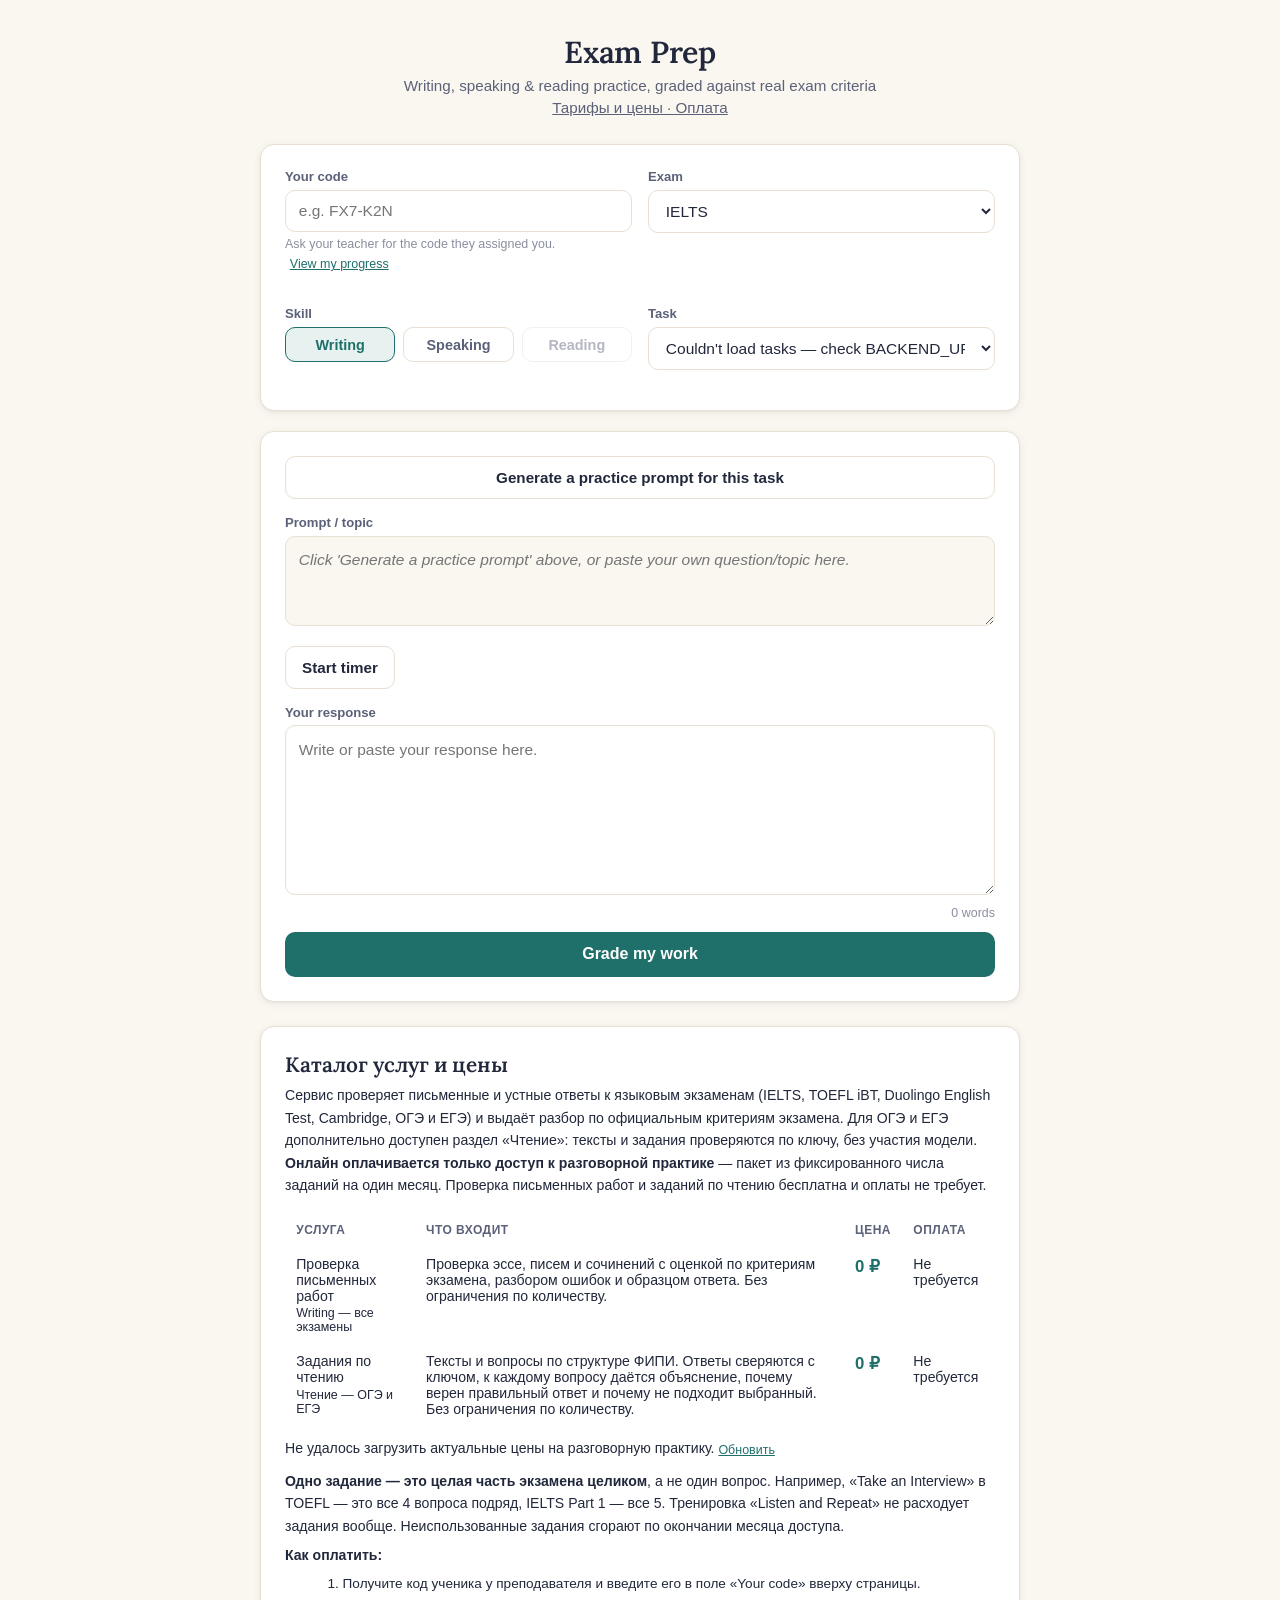
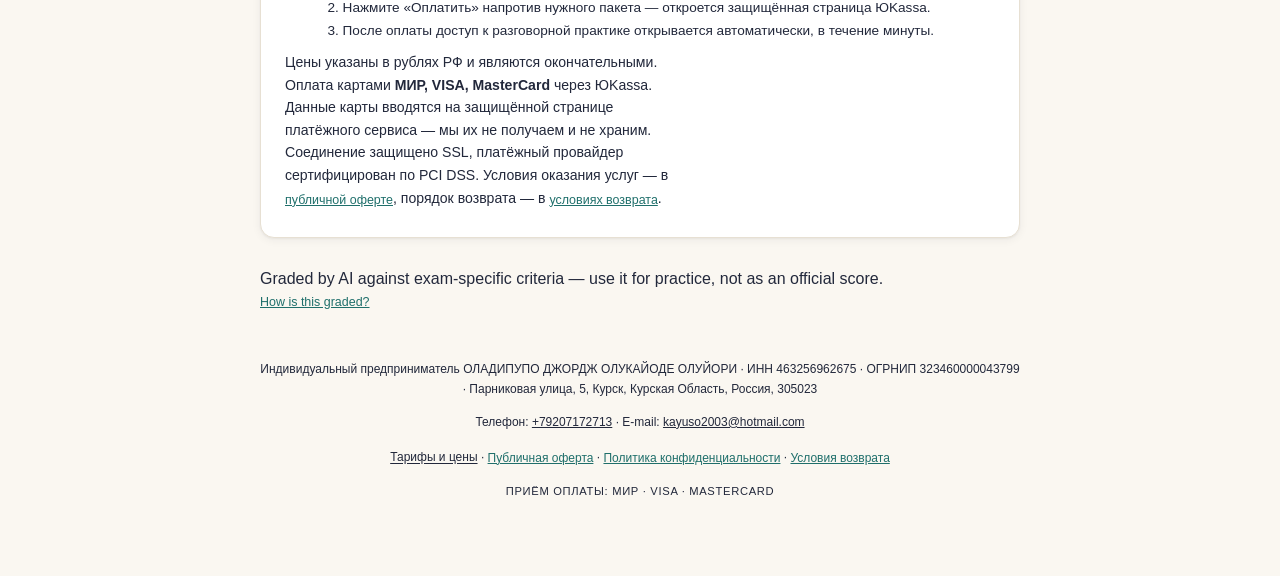
==== commit 380e0209: "Add files via upload" ====
--- a/index.html
+++ b/index.html
@@ -382,6 +382,10 @@
   .reading-q.wrong .reading-verdict{color:#C84B31;}
   .reading-opt.is-key{color:var(--stamp-teal);font-weight:600;}
   .reading-opt.is-chosen-wrong{color:#C84B31;text-decoration:line-through;}
+  .pill-disabled{opacity:.45;cursor:not-allowed;}
+  .reading-why{margin-top:.5rem;padding:.5rem .65rem;border-radius:8px;background:var(--paper);border-left:3px solid var(--stamp-teal);font-size:.85rem;line-height:1.55;}
+  .reading-why b{display:block;font-size:.68rem;text-transform:uppercase;letter-spacing:.03em;color:var(--ink-soft);margin-bottom:.2rem;}
+  .reading-q.wrong .reading-why:first-of-type{border-left-color:#C84B31;}
 </style>
 </head>
 <body>
@@ -389,7 +393,7 @@
 
   <header class="top">
     <h1>Exam Prep</h1>
-    <p>Writing &amp; speaking practice, graded against real exam criteria</p>
+    <p>Writing, speaking &amp; reading practice, graded against real exam criteria</p>
     <p class="top-pricing-link"><a href="#pricing">Тарифы и цены · Оплата</a></p>
   </header>
 
@@ -888,8 +892,34 @@
     const res = await fetch(`${BACKEND_URL}/exams`);
     const data = await res.json();
     if (data.exams) populateExamSelect(data.exams);
+    if (Array.isArray(data.sectionExams)) sectionExams = data.sectionExams;
   } catch (e) { /* fallback labels already shown */ }
+  syncReadingPill();
   await loadTasks();
+}
+
+// Only ОГЭ and ЕГЭ have an objectively-marked reading section today. Offering the tab
+// for the others would hand a student the raw validation error from the Worker, in
+// English, in a Russian interface - which is exactly what it did before this existed.
+let sectionExams = ["ege", "oge"];
+
+function syncReadingPill() {
+  const pill = document.querySelector('[data-skill="reading"]');
+  if (!pill) return;
+  const supported = sectionExams.includes(examSelect.value);
+  pill.disabled = !supported;
+  pill.classList.toggle("pill-disabled", !supported);
+  pill.title = supported ? "" : "Для этого экзамена раздел «Чтение» пока не готов.";
+  // Switching to an exam without reading while reading is open must not strand the
+  // student on an empty pane.
+  if (!supported && currentSkill === "reading") {
+    const writing = document.querySelector('[data-skill="writing"]');
+    document.querySelectorAll(".pill").forEach(x => x.classList.remove("active"));
+    writing.classList.add("active");
+    currentSkill = "writing";
+    onSkillChange();
+    loadTasks();
+  }
 }
 
 async function loadTasks() {
@@ -983,7 +1013,7 @@
   }
 }
 
-examSelect.addEventListener("change", () => (currentSkill === "reading" ? loadReadingTasks() : loadTasks()));
+examSelect.addEventListener("change", () => { syncReadingPill(); return currentSkill === "reading" ? loadReadingTasks() : loadTasks(); });
 taskSelect.addEventListener("change", showTaskMeta);
 
 document.querySelectorAll(".pill").forEach(p => {
@@ -1821,6 +1851,12 @@
       <td>Проверка эссе, писем и сочинений с оценкой по критериям экзамена, разбором ошибок и образцом ответа. Без ограничения по количеству.</td>
       <td class="price-value price-free">0 ₽</td>
       <td>Не требуется</td>
+    </tr>
+    <tr>
+      <td>Задания по чтению<div class="price-sub">Чтение — ОГЭ и ЕГЭ</div></td>
+      <td>Тексты и вопросы по структуре ФИПИ. Ответы сверяются с ключом, к каждому вопросу даётся объяснение, почему верен правильный ответ и почему не подходит выбранный. Без ограничения по количеству.</td>
+      <td class="price-value price-free">0 ₽</td>
+      <td>Не требуется</td>
     </tr>`;
 
   const plans = await loadPlans();
@@ -2906,6 +2942,18 @@
   }
 }
 
+function readingWhy(heading, text) {
+  const box = document.createElement("div");
+  box.className = "reading-why";
+  const h = document.createElement("b");
+  h.textContent = heading;
+  const p = document.createElement("span");
+  p.textContent = text;
+  box.appendChild(h);
+  box.appendChild(p);
+  return box;
+}
+
 function renderReadingResult(data) {
   // Mark up the questions in place so a student reads their mistake next to the
   // question that caused it, rather than against a list of numbers further down.
@@ -2929,6 +2977,8 @@
         right.textContent = `Правильный ответ: ${item.expected + 1}. ${data.items.options[item.expected]}`;
         box.appendChild(right);
       }
+      const whyList = data.items && Array.isArray(data.items.why) ? data.items.why : null;
+      if (whyList && whyList[i]) box.appendChild(readingWhy("Почему", whyList[i]));
       return;
     }
 
@@ -2938,6 +2988,16 @@
       if (j === item.expected) label.classList.add("is-key");
       else if (j === item.chosen) label.classList.add("is-chosen-wrong");
     });
+
+    // The explanation is the reason this screen exists. Show why their own choice
+    // failed FIRST — that is the question they are actually asking — then why the right
+    // answer is right. Older bank entries have no explanations; say nothing rather than
+    // showing an empty heading.
+    const source = (data.items && data.items[i]) || {};
+    if (!item.correct && item.chosen !== null && Array.isArray(source.whyNot) && source.whyNot[item.chosen]) {
+      box.appendChild(readingWhy("Почему ваш ответ не подходит", source.whyNot[item.chosen]));
+    }
+    if (source.why) box.appendChild(readingWhy("Почему верен правильный ответ", source.why));
   });
 
   const host = readingQs("readingResult");
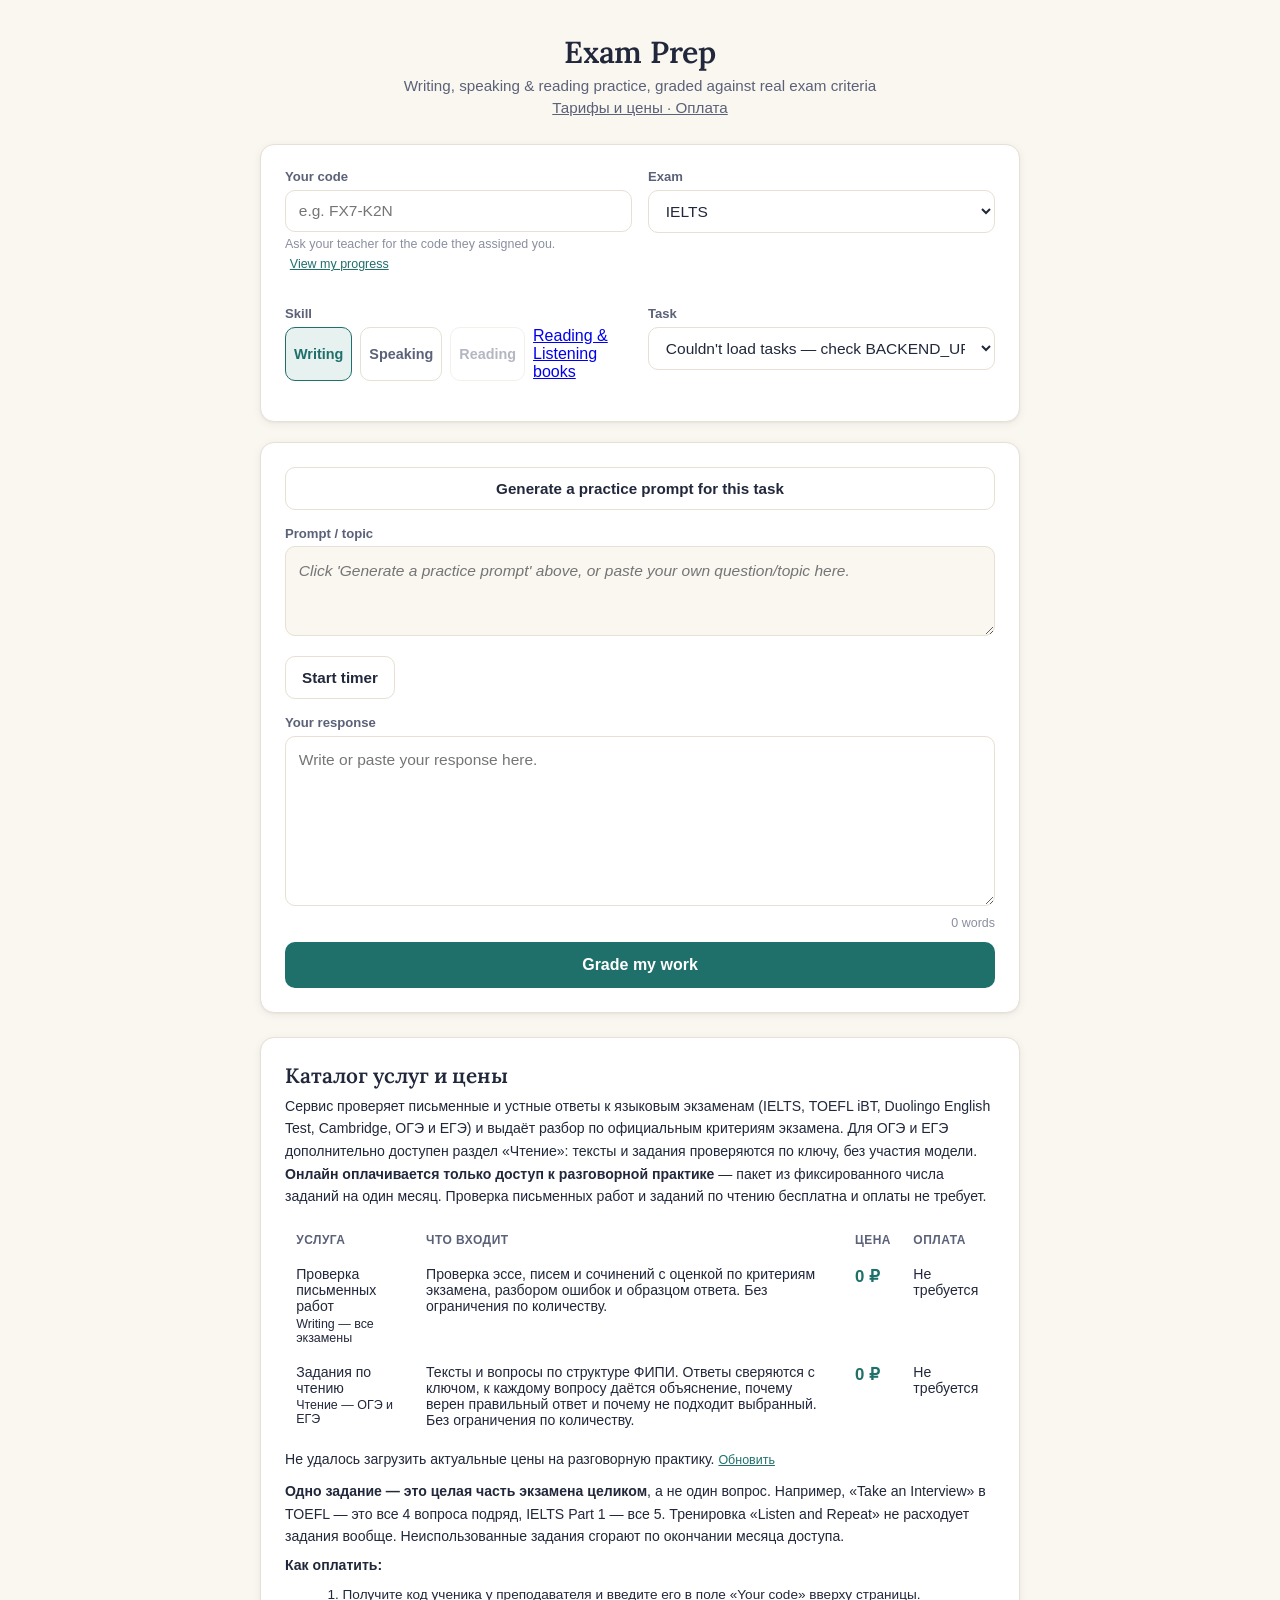
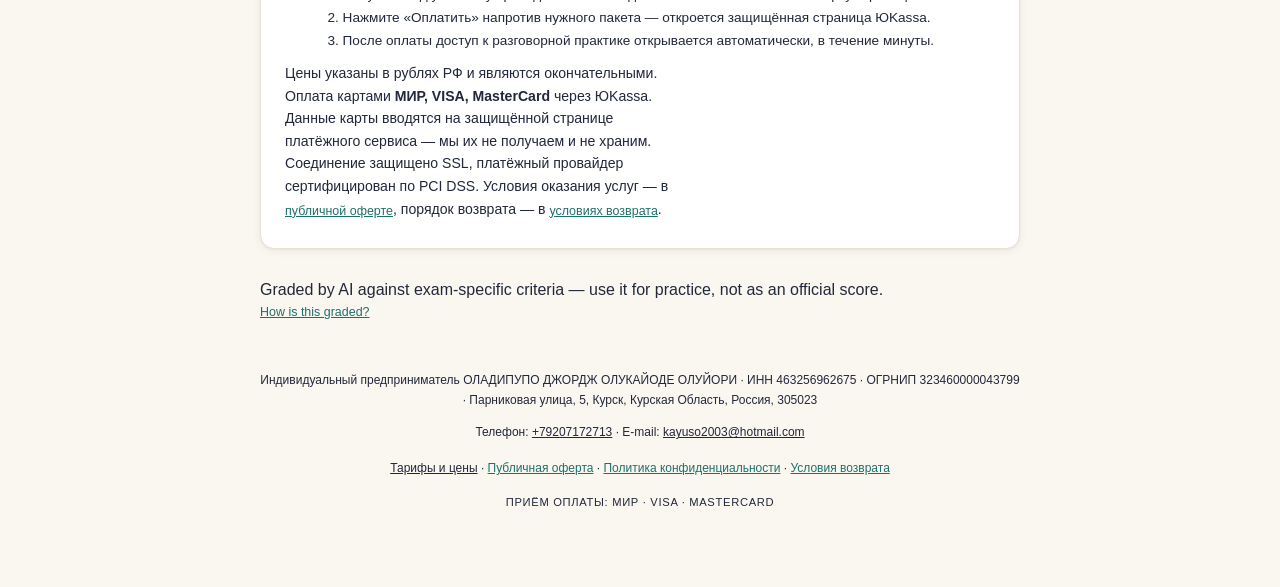
==== commit d242f9d7: "Add files via upload" ====
--- a/index.html
+++ b/index.html
@@ -1,3049 +1,3083 @@
-<!DOCTYPE html>
-<html lang="en">
-<head>
-<meta charset="UTF-8">
-<meta name="viewport" content="width=device-width, initial-scale=1.0">
-<title>Exam Prep — Writing &amp; Speaking Practice</title>
-<link rel="preconnect" href="https://fonts.googleapis.com">
-<link rel="preconnect" href="https://fonts.gstatic.com" crossorigin>
-<link href="https://fonts.googleapis.com/css2?family=Lora:wght@500;600;700&display=swap" rel="stylesheet">
-<style>
-  :root{
-    --paper:#FAF7F1;
-    --paper-line:#E7E0D3;
-    --ink:#22283B;
-    --ink-soft:#5B6178;
-    --ink-faint:#8A8F9F;
-    --mark-red:#C84B31;
-    --mark-red-bg:#FBEDE8;
-    --stamp-teal:#1F6F6B;
-    --stamp-teal-bg:#E7F1EF;
-    --seal-gold:#B9852E;
-    --seal-gold-bg:#F7EEDC;
-    --card:#FFFFFF;
-    --radius:14px;
-    --shadow:0 2px 10px rgba(34,40,59,0.06), 0 1px 2px rgba(34,40,59,0.05);
-  }
-  *{box-sizing:border-box;}
-  body{
-    margin:0;
-    background:var(--paper);
-    color:var(--ink);
-    font-family:-apple-system,BlinkMacSystemFont,'Segoe UI',Roboto,Helvetica,Arial,sans-serif;
-    min-height:100vh;
-    padding:2rem 1rem 4rem;
-  }
-  .shell{max-width:760px;margin:0 auto;}
-  h1,h2,h3{font-family:'Lora',serif;font-weight:600;color:var(--ink);margin:0;}
-  header.top{text-align:center;margin-bottom:1.75rem;}
-  header.top h1{font-size:1.9rem;letter-spacing:-0.01em;}
-  header.top p{color:var(--ink-soft);margin:.35rem 0 0;font-size:.95rem;}
-
-  .card{
-    background:var(--card);
-    border:1px solid var(--paper-line);
-    border-radius:var(--radius);
-    box-shadow:var(--shadow);
-    padding:1.5rem;
-    margin-bottom:1.25rem;
-  }
-
-  label{display:block;font-size:.82rem;font-weight:600;color:var(--ink-soft);margin-bottom:.35rem;}
-  .hint{font-size:.78rem;color:var(--ink-faint);margin-top:.3rem;}
-  input[type=text],select,textarea{
-    width:100%;
-    padding:.7rem .8rem;
-    border:1px solid var(--paper-line);
-    border-radius:10px;
-    font-size:.97rem;
-    font-family:inherit;
-    background:#fff;
-    color:var(--ink);
-  }
-  input[type=text]:focus,select:focus,textarea:focus{outline:2px solid var(--stamp-teal);outline-offset:1px;border-color:var(--stamp-teal);}
-  textarea{min-height:170px;resize:vertical;line-height:1.55;}
-
-  .row{display:flex;gap:1rem;flex-wrap:wrap;margin-bottom:1rem;}
-  .row > div{flex:1;min-width:160px;}
-
-  .pillgroup{display:flex;gap:.5rem;}
-  .pill{
-    flex:1;text-align:center;
-    border:1px solid var(--paper-line);
-    background:#fff;color:var(--ink-soft);
-    padding:.55rem .5rem;border-radius:10px;
-    font-size:.9rem;font-weight:600;cursor:pointer;
-  }
-  .pill.active{background:var(--stamp-teal-bg);color:var(--stamp-teal);border-color:var(--stamp-teal);}
-  .prompt-box{min-height:90px;background:var(--paper);font-style:italic;}
-  input[type=file]{
-    width:100%;padding:.6rem;border:1px dashed var(--paper-line);border-radius:10px;
-    font-size:.88rem;background:var(--paper);font-family:inherit;
-  }
-  #imagePreviewWrap{margin-top:.6rem;display:flex;align-items:center;gap:.75rem;}
-  #imagePreview{max-width:140px;max-height:140px;border-radius:8px;border:1px solid var(--paper-line);}
-  .timer-row{display:flex;align-items:center;gap:1rem;margin-top:1rem;flex-wrap:wrap;}
-  #startTimerBtn{width:auto;flex-shrink:0;}
-  .timer-display{
-    font-family:ui-monospace,Menlo,Consolas,monospace;font-size:1.1rem;font-weight:700;
-    color:var(--ink-soft);
-  }
-  .timer-display.warning{color:var(--mark-red);}
-  textarea[readonly]{background:var(--paper);color:var(--ink-soft);cursor:not-allowed;}
-
-  .task-meta{display:flex;gap:.75rem;flex-wrap:wrap;font-size:.8rem;color:var(--ink-soft);margin-top:.6rem;}
-  .task-meta span{background:var(--paper);border:1px solid var(--paper-line);border-radius:8px;padding:.25rem .55rem;}
-  .image-note{
-    margin-top:.6rem;font-size:.8rem;color:var(--mark-red);
-    background:var(--mark-red-bg);border-radius:8px;padding:.5rem .7rem;
-  }
-
-  button.primary{
-    width:100%;background:var(--stamp-teal);color:#fff;border:none;
-    padding:.85rem 1rem;border-radius:10px;font-size:1rem;font-weight:600;
-    cursor:pointer;transition:background .15s;
-  }
-  button.primary:hover{background:#185855;}
-  button.primary:disabled{opacity:.55;cursor:not-allowed;}
-  button.secondary{
-    width:100%;background:#fff;color:var(--ink);border:1px solid var(--paper-line);
-    padding:.75rem 1rem;border-radius:10px;font-size:.95rem;font-weight:600;cursor:pointer;
-  }
-
-  .wordcount{display:flex;justify-content:flex-end;font-size:.78rem;color:var(--ink-faint);margin:.4rem 0 .75rem;}
-
-  .loading{display:none;text-align:center;padding:1.25rem;color:var(--ink-soft);font-size:.9rem;}
-  .loading.visible{display:block;}
-  .spinner{
-    width:26px;height:26px;margin:0 auto .6rem;border-radius:50%;
-    border:3px solid var(--paper-line);border-top-color:var(--stamp-teal);
-    animation:spin .8s linear infinite;
-  }
-  @keyframes spin{to{transform:rotate(360deg);}}
-
-  #results{display:none;}
-  #results.visible{display:block;}
-
-  .stamp-wrap{display:flex;justify-content:center;margin-bottom:1.5rem;}
-  .stamp{
-    width:130px;height:130px;border-radius:50%;
-    border:3px double var(--seal-gold);
-    display:flex;flex-direction:column;align-items:center;justify-content:center;
-    transform:rotate(-5deg);
-    background:var(--seal-gold-bg);color:var(--seal-gold);
-    font-family:'Lora',serif;
-  }
-  .stamp .num{font-size:2.1rem;font-weight:700;line-height:1;}
-  .stamp .max{font-size:.78rem;font-weight:600;margin-top:.15rem;}
-
-  .crit{margin-bottom:.7rem;}
-  .crit-label{display:flex;justify-content:space-between;font-size:.85rem;color:var(--ink-soft);margin-bottom:.25rem;}
-  .crit-label b{color:var(--ink);font-weight:600;}
-  .bar-track{height:8px;background:var(--paper-line);border-radius:6px;overflow:hidden;}
-  .bar-fill{height:100%;background:var(--stamp-teal);border-radius:6px;}
-
-  .feedback-block{margin-top:1.25rem;}
-  .feedback-block h4{font-size:.85rem;color:var(--ink-soft);margin-bottom:.5rem;font-family:inherit;font-weight:700;text-transform:uppercase;letter-spacing:.03em;}
-  .correction-item, .suggestion-item{
-    border-radius:8px;padding:.55rem .75rem;margin-bottom:.45rem;font-size:.92rem;
-  }
-  .correction-item{background:var(--mark-red-bg);border-left:3px solid var(--mark-red);color:var(--ink);}
-  .correction-item .orig{color:var(--mark-red);text-decoration:line-through;}
-  .error-tag{
-    display:inline-block;font-size:.68rem;font-weight:700;text-transform:uppercase;letter-spacing:.02em;
-    background:var(--mark-red);color:#fff;border-radius:5px;padding:.1rem .4rem;margin-right:.3rem;
-  }
-  .suggestion-item{background:var(--stamp-teal-bg);border-left:3px solid var(--stamp-teal);color:var(--ink);}
-  .suggestion-item b{color:var(--stamp-teal);}
-  .suggestion-item .example{display:block;margin-top:.3rem;font-style:italic;color:var(--ink-soft);}
-  .correction-item .explain{display:block;margin-top:.25rem;font-size:.82rem;color:var(--ink-soft);}
-  .crit-feedback-item{
-    border-radius:8px;padding:.6rem .75rem;margin-bottom:.55rem;font-size:.88rem;
-    background:var(--bg-soft, #f6f5f1);border:1px solid var(--border, #e5e1d8);
-  }
-  .crit-feedback-item h5{margin:0 0 .35rem;font-size:.85rem;font-weight:700;}
-  .crit-feedback-item p{margin:.15rem 0;}
-  .crit-feedback-item .cf-strength{color:var(--stamp-teal);}
-  .crit-feedback-item .cf-weakness{color:var(--mark-red);}
-  .crit-feedback-item .cf-improve{color:var(--ink);font-weight:600;}
-
-  .disclaimer{font-size:.78rem;color:var(--ink-faint);text-align:center;margin-top:.5rem;}
-  footer.note{text-align:center;font-size:.78rem;color:var(--ink-faint);margin-top:2rem;}
-  .link-btn{
-    background:none;border:none;color:var(--stamp-teal);font-size:.78rem;
-    text-decoration:underline;cursor:pointer;padding:.4rem 0;font-family:inherit;
-  }
-
-  .modal-overlay{
-    display:none;position:fixed;inset:0;background:rgba(34,40,59,0.55);
-    align-items:center;justify-content:center;padding:1.5rem;z-index:50;
-  }
-  .modal-overlay.visible{display:flex;}
-  .modal-box{
-    background:var(--card);border-radius:var(--radius);max-width:640px;width:100%;
-    max-height:85vh;overflow-y:auto;padding:2rem;position:relative;box-shadow:var(--shadow);
-  }
-  .modal-box h2{font-size:1.4rem;margin-bottom:.75rem;}
-  .modal-box h3{font-size:1rem;margin:1.25rem 0 .6rem;}
-  .modal-box p{font-size:.92rem;line-height:1.6;color:var(--ink);margin-bottom:.5rem;}
-  .modal-close{
-    position:absolute;top:1rem;right:1rem;background:none;border:none;
-    font-size:1.5rem;line-height:1;color:var(--ink-faint);cursor:pointer;padding:.25rem;
-  }
-  .source-list{display:flex;flex-direction:column;gap:.6rem;}
-  .source-item{font-size:.88rem;line-height:1.55;color:var(--ink);background:var(--paper);border-radius:8px;padding:.65rem .8rem;}
-  .modal-footnote{font-size:.82rem;color:var(--ink-soft);margin-top:1.25rem;font-style:italic;}
-
-  .trend-block{margin-bottom:1.25rem;}
-  .trend-block h4{font-size:.85rem;color:var(--ink-soft);margin-bottom:.5rem;}
-  .trend-row, .mistake-row{display:flex;align-items:center;gap:.6rem;margin-bottom:.4rem;font-size:.82rem;}
-  .trend-row .trend-date{width:64px;flex-shrink:0;color:var(--ink-faint);}
-  .trend-row .trend-score{width:56px;flex-shrink:0;text-align:right;font-weight:600;color:var(--ink);}
-  .mistake-row .mistake-label{width:150px;flex-shrink:0;color:var(--ink);}
-  .mistake-row .mistake-count{width:28px;flex-shrink:0;text-align:right;color:var(--ink-soft);}
-
-  .markup-text{
-    font-size:.92rem;line-height:1.75;color:var(--ink);background:var(--paper);
-    border-radius:8px;padding:.9rem 1rem;white-space:pre-wrap;
-  }
-  .hl{text-decoration:underline wavy var(--mark-red);text-decoration-thickness:1.5px;text-underline-offset:3px;cursor:help;}
-  .model-answer-text{
-    margin-top:.75rem;font-size:.92rem;line-height:1.7;color:var(--ink);
-    background:var(--stamp-teal-bg);border-left:3px solid var(--stamp-teal);
-    border-radius:8px;padding:.9rem 1rem;white-space:pre-wrap;
-  }
-
-  /* --- Speaking ------------------------------------------------------- */
-  .rec-panel{
-    margin-top:1rem;border:1px solid var(--paper-line);border-radius:10px;
-    padding:1.1rem;background:var(--paper);text-align:center;
-  }
-  .rec-phase{font-size:.78rem;font-weight:700;text-transform:uppercase;letter-spacing:.04em;color:var(--ink-soft);}
-  .rec-clock{
-    font-family:ui-monospace,Menlo,Consolas,monospace;font-size:2.1rem;font-weight:700;
-    color:var(--ink);margin:.35rem 0 .15rem;line-height:1;
-  }
-  .rec-clock.warning{color:var(--mark-red);}
-  .rec-sub{font-size:.8rem;color:var(--ink-faint);margin-bottom:.9rem;}
-  .rec-actions{display:flex;gap:.6rem;justify-content:center;flex-wrap:wrap;}
-  .rec-actions button{width:auto;min-width:150px;}
-  .rec-live{display:inline-flex;align-items:center;gap:.45rem;color:var(--mark-red);font-weight:700;font-size:.82rem;text-transform:uppercase;letter-spacing:.04em;}
-  .rec-dot{width:11px;height:11px;border-radius:50%;background:var(--mark-red);animation:recpulse 1.1s ease-in-out infinite;}
-  @keyframes recpulse{0%,100%{opacity:1;transform:scale(1);}50%{opacity:.35;transform:scale(.8);}}
-  @media (prefers-reduced-motion:reduce){
-    .rec-dot{animation:none;}
-    .spinner{animation:none;}
-  }
-  .rec-meter{height:6px;background:var(--paper-line);border-radius:6px;overflow:hidden;margin:.75rem auto 0;max-width:320px;}
-  .rec-meter-fill{height:100%;background:var(--mark-red);border-radius:6px;width:0%;transition:width .25s linear;}
-  .rec-error{
-    margin-top:.7rem;font-size:.83rem;color:var(--mark-red);
-    background:var(--mark-red-bg);border-radius:8px;padding:.55rem .75rem;text-align:left;
-  }
-  audio{width:100%;margin-top:.5rem;}
-
-  .transcript-box{
-    margin-top:1rem;background:#fff;border:1px solid var(--paper-line);
-    border-radius:10px;padding:.9rem 1rem;
-  }
-  .transcript-box h4{
-    font-size:.78rem;font-weight:700;text-transform:uppercase;letter-spacing:.03em;
-    color:var(--ink-soft);margin:0 0 .4rem;font-family:inherit;
-  }
-  .transcript-text{
-    font-size:.93rem;line-height:1.6;color:var(--ink);white-space:pre-wrap;
-    background:var(--paper);border-radius:8px;padding:.7rem .85rem;max-height:220px;overflow-y:auto;
-  }
-
-  .paywall{
-    margin-top:1rem;border:1px solid var(--seal-gold);background:var(--seal-gold-bg);
-    border-radius:10px;padding:1.25rem;text-align:center;
-  }
-  .paywall h3{font-size:1.05rem;color:var(--seal-gold);margin-bottom:.4rem;}
-  .paywall p{font-size:.9rem;color:var(--ink);margin:.35rem 0;line-height:1.55;}
-  .paywall button{width:auto;min-width:180px;margin-top:.75rem;}
-  .access-note{
-    margin-top:.6rem;font-size:.8rem;color:var(--stamp-teal);
-    background:var(--stamp-teal-bg);border-radius:8px;padding:.45rem .7rem;text-align:center;
-  }
-
-  /* --- Фотография к заданию ------------------------------------------- */
-  .photo-gen{display:flex;align-items:center;gap:.6rem;flex-wrap:wrap;margin-bottom:.6rem;}
-  .photo-gen button{width:auto;min-width:0;margin:0;}
-  .photo-gen-status{font-size:.8rem;color:var(--muted);}
-  #generatedPhotoWrap{margin:.6rem 0 .9rem;}
-  #generatedPhoto{
-    max-width:100%;border-radius:10px;border:1px solid var(--rule);display:block;
-  }
-
-  /* --- Тарифы --------------------------------------------------------- */
-  .paywall-lead{max-width:46ch;margin-inline:auto;}
-  .paywall-reason{
-    color:var(--seal-gold);font-weight:600;
-    background:rgba(0,0,0,.03);border-radius:8px;padding:.4rem .6rem;
-  }
-  .plan-grid{
-    display:grid;grid-template-columns:repeat(auto-fit,minmax(180px,1fr));
-    gap:.75rem;margin:1rem 0 .5rem;
-  }
-  .plan-card{
-    background:var(--card);border:1px solid var(--rule);border-radius:10px;
-    padding:1rem .85rem;display:flex;flex-direction:column;gap:.15rem;align-items:center;
-  }
-  .plan-card-featured{border-color:var(--seal-gold);box-shadow:0 0 0 1px var(--seal-gold) inset;}
-  .plan-attempts{font-size:.85rem;color:var(--muted);text-transform:uppercase;letter-spacing:.04em;}
-  .plan-price{font-size:1.7rem;font-weight:700;color:var(--ink);line-height:1.1;}
-  .plan-period{font-size:.8rem;color:var(--muted);}
-  .plan-unit{font-size:.75rem;color:var(--muted);margin-bottom:.5rem;}
-  .plan-card .plan-buy{width:100%;min-width:0;margin-top:auto;}
-  .plan-hint{font-size:.8rem;color:var(--muted);}
-
-  /* --- Публичный каталог услуг и цен ---------------------------------
-     ЮKassa проверяет сайт глазами: прайс должен быть виден сразу, без кода
-     ученика и без захода в платный раздел. Карточки тарифов внутри paywall
-     этого не дают — они скрыты до момента, когда студент упрётся в оплату. */
-  .top-pricing-link{margin-top:.5rem;font-size:.8rem;}
-  .top-pricing-link a{color:var(--muted);}
-  .price-card{margin-top:1.5rem;}
-  .price-card h2{font-family:'Lora',serif;font-size:1.3rem;margin-bottom:.4rem;}
-  .price-card p{font-size:.88rem;line-height:1.6;color:var(--ink);margin:.4rem 0;}
-  .price-table-wrap{overflow-x:auto;margin:1rem 0 .6rem;}
-  .price-table{width:100%;border-collapse:collapse;font-size:.88rem;min-width:520px;}
-  .price-table th,.price-table td{
-    border:1px solid var(--rule);padding:.6rem .7rem;text-align:left;vertical-align:top;
-  }
-  .price-table th{
-    background:var(--card);font-size:.75rem;text-transform:uppercase;
-    letter-spacing:.04em;color:var(--ink-soft);font-weight:700;
-  }
-  .price-table .price-value{white-space:nowrap;font-weight:700;font-size:1.05rem;}
-  .price-table .price-free{color:var(--stamp-teal);}
-  .price-table td .price-buy{width:auto;min-width:0;margin:0;padding:.4rem .8rem;font-size:.8rem;}
-  .price-sub{font-size:.78rem;color:var(--muted);margin-top:.15rem;}
-  .price-steps{font-size:.85rem;line-height:1.7;color:var(--ink);margin:.4rem 0 .4rem 1.1rem;}
-  .plan-unit-note{
-    font-size:.82rem;line-height:1.65;color:var(--ink);text-align:left;
-    background:var(--card);border:1px solid var(--rule);border-radius:10px;
-    padding:.7rem .9rem;margin:.6rem 0;
-  }
-
-  /* Раскрывающийся блок: честные ожидания читают те, кому это важно, а
-     остальным он не мешает принять решение. */
-  .expect-box{
-    text-align:left;margin:1rem 0 .75rem;border:1px solid var(--rule);
-    border-radius:10px;background:var(--card);
-  }
-  .expect-box summary{
-    cursor:pointer;padding:.7rem .9rem;font-size:.88rem;font-weight:600;color:var(--ink);
-  }
-  .expect-box[open] summary{border-bottom:1px solid var(--rule);}
-  .expect-body{padding:.8rem .9rem;font-size:.85rem;line-height:1.6;color:var(--ink);}
-  .expect-body ul{margin:.3rem 0 .8rem 1.1rem;}
-  .expect-body li{margin:.3rem 0;}
-  .expect-promise{
-    margin-top:.6rem;padding-top:.6rem;border-top:1px solid var(--rule);color:var(--stamp-teal);
-  }
-  .pay-methods{font-size:.78rem;color:var(--muted);max-width:52ch;margin-inline:auto;}
-
-  /* --- Футер и юридические документы ---------------------------------- */
-  .site-footer{margin-top:2rem;}
-  .footer-legal{
-    margin-top:1rem;padding-top:1rem;border-top:1px solid var(--rule);
-    font-size:.75rem;color:var(--muted);line-height:1.7;text-align:center;
-  }
-  .footer-legal a{color:var(--muted);}
-  .footer-links{margin:.35rem 0;}
-  .footer-links .link-btn{font-size:.75rem;}
-  .footer-pay{letter-spacing:.06em;text-transform:uppercase;font-size:.7rem;}
-  #legalContent h2{font-size:1.1rem;margin-bottom:.6rem;}
-  #legalContent h3{font-size:.92rem;margin:1rem 0 .3rem;color:var(--ink);}
-  #legalContent p,#legalContent li{font-size:.85rem;line-height:1.65;color:var(--ink);}
-  #legalContent ul{margin:.3rem 0 .3rem 1.1rem;}
-  #legalContent .legal-meta{font-size:.75rem;color:var(--muted);margin-bottom:.8rem;}
-  .reading-pick{display:flex;gap:1rem;align-items:flex-end;flex-wrap:wrap;}
-  .reading-pick button{white-space:nowrap;}
-  .reading-split{display:grid;grid-template-columns:1fr 1fr;gap:1.25rem;margin-top:1rem;}
-  @media (max-width:760px){ .reading-split{grid-template-columns:1fr;} }
-  .reading-label{font-size:.72rem;font-weight:700;text-transform:uppercase;letter-spacing:.04em;color:var(--ink-soft);margin-bottom:.4rem;}
-  .reading-passage{white-space:pre-wrap;line-height:1.75;font-size:.95rem;background:#fff;border:1px solid var(--paper-line);border-radius:10px;padding:1rem 1.1rem;max-height:60vh;overflow:auto;}
-  .reading-q{border:1px solid var(--paper-line);border-radius:10px;padding:.7rem .85rem;margin-bottom:.6rem;background:#fff;}
-  .reading-q .rq-stem{font-weight:600;font-size:.92rem;margin-bottom:.45rem;line-height:1.5;}
-  .reading-opt{display:flex;gap:.5rem;align-items:flex-start;padding:.25rem 0;font-size:.9rem;line-height:1.5;cursor:pointer;}
-  .reading-opt input{margin-top:.25rem;flex-shrink:0;}
-  .reading-q select{width:100%;padding:.5rem .6rem;border:1px solid var(--paper-line);border-radius:8px;font-family:inherit;font-size:.9rem;background:#fff;color:var(--ink);}
-  .reading-actions{display:flex;gap:1rem;align-items:center;margin-top:1rem;flex-wrap:wrap;}
-  .reading-progress{font-size:.85rem;color:var(--ink-soft);}
-  .reading-score{font-family:'Lora',serif;font-size:2rem;font-weight:700;color:var(--stamp-teal);}
-  .reading-score-sub{color:var(--ink-soft);font-size:.9rem;margin-bottom:.25rem;}
-  .reading-q.right{border-color:var(--stamp-teal);background:#F4FAF8;}
-  .reading-q.wrong{border-color:#C84B31;background:#FEF7F5;}
-  .reading-verdict{font-size:.76rem;font-weight:700;text-transform:uppercase;letter-spacing:.03em;margin-bottom:.35rem;}
-  .reading-q.right .reading-verdict{color:var(--stamp-teal);}
-  .reading-q.wrong .reading-verdict{color:#C84B31;}
-  .reading-opt.is-key{color:var(--stamp-teal);font-weight:600;}
-  .reading-opt.is-chosen-wrong{color:#C84B31;text-decoration:line-through;}
-  .pill-disabled{opacity:.45;cursor:not-allowed;}
-  .reading-why{margin-top:.5rem;padding:.5rem .65rem;border-radius:8px;background:var(--paper);border-left:3px solid var(--stamp-teal);font-size:.85rem;line-height:1.55;}
-  .reading-why b{display:block;font-size:.68rem;text-transform:uppercase;letter-spacing:.03em;color:var(--ink-soft);margin-bottom:.2rem;}
-  .reading-q.wrong .reading-why:first-of-type{border-left-color:#C84B31;}
-</style>
-</head>
-<body>
-<div class="shell">
-
-  <header class="top">
-    <h1>Exam Prep</h1>
-    <p>Writing, speaking &amp; reading practice, graded against real exam criteria</p>
-    <p class="top-pricing-link"><a href="#pricing">Тарифы и цены · Оплата</a></p>
-  </header>
-
-  <section class="card">
-    <div class="row">
-      <div>
-        <label for="studentCode">Your code</label>
-        <input type="text" id="studentCode" placeholder="e.g. FX7-K2N">
-        <p class="hint">Ask your teacher for the code they assigned you. <button type="button" class="link-btn" id="viewProgressBtn" style="margin-left:.3rem">View my progress</button></p>
-      </div>
-      <div>
-        <label for="examSelect">Exam</label>
-        <select id="examSelect"></select>
-      </div>
-    </div>
-    <div class="row">
-      <div>
-        <label>Skill</label>
-        <div class="pillgroup">
-          <button type="button" class="pill active" data-skill="writing">Writing</button>
-          <button type="button" class="pill" data-skill="speaking">Speaking</button>
-          <button type="button" class="pill" data-skill="reading">Reading</button>
-        </div>
-      </div>
-      <div id="taskSelectWrap">
-        <label for="taskSelect">Task</label>
-        <select id="taskSelect"></select>
-      </div>
-    </div>
-    <div class="task-meta" id="taskMeta"></div>
-  </section>
-
-  <section class="card" id="workspaceSection">
-    <button class="secondary" id="generateBtn">Generate a practice prompt for this task</button>
-
-    <div id="promptWrap">
-      <label for="promptText" style="margin-top:1rem">Prompt / topic</label>
-      <textarea id="promptText" class="prompt-box" placeholder="Click 'Generate a practice prompt' above, or paste your own question/topic here."></textarea>
-    </div>
-
-    <!-- Listening tasks keep the text off screen: hearing it is the whole task. -->
-    <div id="promptHiddenNote" class="access-note" style="display:none;margin-top:1rem"></div>
-
-    <div id="imageUploadWrap" style="display:none;margin-top:1rem">
-      <div class="photo-gen">
-        <button type="button" class="secondary" id="generatePhotoBtn">Generate the photo for this task</button>
-        <span class="photo-gen-status" id="photoStatus"></span>
-      </div>
-      <div id="generatedPhotoWrap" style="display:none">
-        <img id="generatedPhoto" alt="Photo generated for this task">
-        <p class="image-note">Сгенерированная фотография для тренировки. На реальном экзамене вы увидите настоящий снимок.</p>
-      </div>
-      <label for="imageInput">Upload a photo (optional — if you have the real image for this task)</label>
-      <input type="file" id="imageInput" accept="image/*">
-      <div id="imagePreviewWrap" style="display:none">
-        <img id="imagePreview" alt="Uploaded photo preview">
-        <button type="button" class="link-btn" id="removeImageBtn">Remove image</button>
-      </div>
-    </div>
-
-    <!-- Writing: unchanged textarea flow. -->
-    <div id="writingPane">
-      <div class="timer-row">
-        <button type="button" class="secondary" id="startTimerBtn">Start timer</button>
-        <span class="timer-display" id="timerDisplay"></span>
-      </div>
-
-      <label for="essayText" style="margin-top:1rem">Your response</label>
-      <textarea id="essayText" placeholder="Write or paste your response here."></textarea>
-      <div class="wordcount"><span id="wordCount">0 words</span></div>
-      <button class="primary" id="gradeBtn">Grade my work</button>
-    </div>
-
-    <!-- Speaking: recording flow, swapped in by the skill pills. -->
-    <div id="speakingPane" style="display:none">
-
-      <div class="paywall" id="speakingPaywall" style="display:none">
-        <h3>Разговорная практика — платный раздел</h3>
-        <p class="paywall-lead">Письменная часть и задания по чтению остаются бесплатными и без ограничений. В разговорной вы записываете устный ответ, получаете расшифровку и разбор по критериям вашего экзамена.</p>
-        <p id="paywallReason" class="paywall-reason"></p>
-
-        <div class="plan-grid" id="planGrid"></div>
-        <p class="plan-hint" id="planHint"></p>
-
-        <p class="plan-unit-note">
-          Одно задание — это <strong>целая часть экзамена целиком</strong>, а не один вопрос.
-          Например, «Take an Interview» в TOEFL — это все 4 вопроса подряд, а Part 1 в IELTS —
-          все 5. Полный разговорный раздел TOEFL укладывается в 2 задания.
-          <br>
-          Тренировка «Listen and Repeat» <strong>не расходует задания вообще</strong> — она
-          проверяется сравнением с исходным предложением, а не моделью, поэтому её можно
-          повторять сколько угодно.
-        </p>
-
-        <!-- Честно о том, что это такое. Обещать больше, чем система реально измеряет,
-             значит однажды объяснять ученику, почему оценка не совпала с настоящей. -->
-        <details class="expect-box">
-          <summary>Что вы получите — и чего эта система не делает</summary>
-          <div class="expect-body">
-            <p><strong>Что вы действительно получаете:</strong></p>
-            <ul>
-              <li>Задания в формате вашего экзамена, с реальными лимитами времени на подготовку и ответ.</li>
-              <li>Полную расшифровку вашего ответа — видно, что вы сказали на самом деле, а не как вам показалось.</li>
-              <li>Оценку по официальным критериям экзамена, с объяснением по каждому критерию и конкретными формулировками, которые стоит исправить.</li>
-              <li>Возможность повторять одно и то же задание столько раз, сколько нужно, без неловкости перед живым человеком.</li>
-            </ul>
-            <p><strong>Чего мы не делаем, и не будем делать вид, что делаем:</strong></p>
-            <ul>
-              <li>Это <em>не</em> официальный балл. Настоящую оценку ставит только экзаменационный центр. Здесь — тренировка и ориентир.</li>
-              <li>Произношение оценивается по темпу речи, паузам и общему впечатлению модели, а не пофонемно. Это полезный сигнал, но не фонетическая экспертиза.</li>
-              <li>Алгоритм DET закрыт производителем, поэтому оценка по нему — приближение по опубликованным критериям.</li>
-              <li>Живой преподаватель слышит то, чего не слышит модель. Это дополнение к занятиям, а не замена им.</li>
-            </ul>
-            <p class="expect-promise">Если раздел не заработал так, как здесь описано, напишите нам — разберёмся и вернём деньги за неиспользованные ответы. Условия возврата — в оферте внизу страницы.</p>
-          </div>
-        </details>
-
-        <p class="pay-methods">Оплата картами <strong>МИР, VISA, MasterCard</strong> через ЮKassa. Данные карты вводятся на защищённой странице платёжного сервиса — мы их не получаем и не храним. Соединение защищено SSL, платёжный провайдер сертифицирован по PCI DSS.</p>
-      </div>
-
-      <div id="speakingWorkspace" style="display:none">
-        <div class="access-note" id="accessNote" style="display:none"></div>
-
-        <div class="rec-panel" id="recPanel">
-          <div class="rec-phase" id="recPhase">Ready</div>
-          <div class="rec-clock" id="recClock">0:00</div>
-          <div class="rec-sub" id="recSub"></div>
-          <div class="rec-meter" id="recMeter" style="display:none"><div class="rec-meter-fill" id="recMeterFill"></div></div>
-          <div class="rec-actions" id="recActions"></div>
-          <audio id="recPlayback" controls style="display:none"></audio>
-          <div class="rec-error" id="recError" style="display:none"></div>
-        </div>
-
-        <div class="transcript-box" id="transcriptBox" style="display:none">
-          <h4>What we heard — check this before grading</h4>
-          <div class="transcript-text" id="transcriptText"></div>
-          <p class="hint">Transcription isn't perfect. A few wrong words won't change your score much — grading looks at your ideas, grammar, and fluency, not at individual transcription slips. Re-record if whole sentences are missing or garbled.</p>
-          <button class="primary" id="gradeTranscriptBtn" style="margin-top:.75rem">Grade this transcript</button>
-        </div>
-      </div>
-    </div>
-    <!-- Reading: bank-served sections. Free, objectively marked, no model call. -->
-    <div id="readingPane" style="display:none">
-      <div class="reading-pick">
-        <div style="flex:1;min-width:200px">
-          <label for="readingTaskSelect">Section task</label>
-          <select id="readingTaskSelect"></select>
-        </div>
-        <button type="button" class="secondary" id="readingStartBtn">Start this task</button>
-      </div>
-      <div class="access-note" id="readingNote" style="margin-top:.75rem"></div>
-
-      <div id="readingWork" style="display:none">
-        <div class="reading-split">
-          <div>
-            <div class="reading-label" id="readingPassageLabel">Text</div>
-            <div class="reading-passage" id="readingPassage"></div>
-          </div>
-          <div>
-            <div class="reading-label" id="readingQuestionsLabel">Questions</div>
-            <div id="readingQuestions"></div>
-          </div>
-        </div>
-        <div class="reading-actions">
-          <button class="primary" id="readingSubmitBtn">Check my answers</button>
-          <span class="reading-progress" id="readingProgress"></span>
-        </div>
-      </div>
-
-      <div id="readingResult" style="display:none"></div>
-    </div>
-
-  </section>
-
-
-  <section class="card" id="progressSection" style="display:none">
-    <div style="display:flex;justify-content:space-between;align-items:center;margin-bottom:1rem">
-      <h2 style="font-family:'Lora',serif;font-size:1.3rem">Your Progress</h2>
-      <button type="button" class="link-btn" id="backToPracticeBtn">Back to practice</button>
-    </div>
-    <div id="progressContent"></div>
-  </section>
-
-  <div class="loading" id="loading">
-    <div class="spinner"></div>
-    <span id="loadingText">Working on it...</span>
-  </div>
-
-  <section class="card" id="results">
-    <div class="stamp-wrap">
-      <div class="stamp">
-        <div class="num" id="stampNum">-</div>
-        <div class="max" id="stampMax">/ -</div>
-      </div>
-    </div>
-    <div id="criteriaList"></div>
-    <p class="disclaimer" id="disclaimer"></p>
-    <div class="feedback-block" id="criteriaFeedbackBlock" style="display:none">
-      <h4>How You Did, Criterion by Criterion</h4>
-      <div id="criteriaFeedbackList"></div>
-    </div>
-    <div class="feedback-block" id="markupBlock" style="display:none">
-      <h4>Your Response, Marked Up</h4>
-      <div class="markup-text" id="markupText"></div>
-    </div>
-    <div class="feedback-block" id="correctionsBlock" style="display:none">
-      <h4>Corrections</h4>
-      <div id="correctionsList"></div>
-    </div>
-    <div class="feedback-block" id="suggestionsBlock" style="display:none">
-      <h4>Suggestions</h4>
-      <div id="suggestionsList"></div>
-    </div>
-    <div class="feedback-block" id="modelAnswerBlock" style="display:none">
-      <h4>Model Answer</h4>
-      <button type="button" class="secondary" id="showModelAnswerBtn">Show me a model answer</button>
-      <p class="modal-footnote" style="margin-top:.4rem">An AI-written example for this exact prompt — useful for seeing what "good" looks like, not something to copy.</p>
-      <div class="model-answer-text" id="modelAnswerText" style="display:none"></div>
-    </div>
-  </section>
-
-  <!-- Каталог услуг с фиксированными ценами. Виден всем и всегда: без него
-       заявку на эквайринг возвращают («на сайте не представлен каталог
-       товаров или услуг»). Цены подставляются из /plans, чтобы экран и
-       платёж считались из одного места. -->
-  <section class="card price-card" id="pricingSection">
-    <h2 id="pricing">Каталог услуг и цены</h2>
-    <p>
-      Сервис проверяет письменные и устные ответы к языковым экзаменам (IELTS, TOEFL iBT,
-      Duolingo English Test, Cambridge, ОГЭ и ЕГЭ) и выдаёт разбор по официальным критериям
-      экзамена. Для ОГЭ и ЕГЭ дополнительно доступен раздел «Чтение»: тексты и задания
-      проверяются по ключу, без участия модели. <strong>Онлайн оплачивается только доступ
-      к разговорной практике</strong> — пакет из фиксированного числа заданий на один месяц.
-      Проверка письменных работ и заданий по чтению бесплатна и оплаты не требует.
-    </p>
-
-    <div class="price-table-wrap">
-      <table class="price-table">
-        <thead>
-          <tr>
-            <th>Услуга</th>
-            <th>Что входит</th>
-            <th>Цена</th>
-            <th>Оплата</th>
-          </tr>
-        </thead>
-        <tbody id="priceRows"></tbody>
-      </table>
-    </div>
-
-    <p class="price-sub" id="priceStatus"></p>
-
-    <p><strong>Одно задание — это целая часть экзамена целиком</strong>, а не один вопрос.
-      Например, «Take an Interview» в TOEFL — это все 4 вопроса подряд, IELTS Part 1 — все 5.
-      Тренировка «Listen and Repeat» не расходует задания вообще.
-      Неиспользованные задания сгорают по окончании месяца доступа.</p>
-
-    <p><strong>Как оплатить:</strong></p>
-    <ol class="price-steps">
-      <li>Получите код ученика у преподавателя и введите его в поле «Your code» вверху страницы.</li>
-      <li>Нажмите «Оплатить» напротив нужного пакета — откроется защищённая страница ЮKassa.</li>
-      <li>После оплаты доступ к разговорной практике открывается автоматически, в течение минуты.</li>
-    </ol>
-
-    <p class="pay-methods" style="margin:.6rem 0 0;text-align:left">
-      Цены указаны в рублях РФ и являются окончательными. Оплата картами
-      <strong>МИР, VISA, MasterCard</strong> через ЮKassa. Данные карты вводятся на защищённой
-      странице платёжного сервиса — мы их не получаем и не храним. Соединение защищено SSL,
-      платёжный провайдер сертифицирован по PCI DSS. Условия оказания услуг — в
-      <button class="link-btn" type="button" data-legal="offer">публичной оферте</button>,
-      порядок возврата — в <button class="link-btn" type="button" data-legal="refund">условиях возврата</button>.
-    </p>
-  </section>
-
-  <footer class="site-footer">
-    <p class="note">
-      Graded by AI against exam-specific criteria — use it for practice, not as an official score.<br>
-      <button class="link-btn" id="howWeGradeBtn" type="button">How is this graded?</button>
-    </p>
-
-    <!-- Реквизиты и документы. ЮKassa проверяет их наличие при подключении
-         интернет-эквайринга, и без них заявку не одобрят. Значения подставляются
-         из MERCHANT в скрипте ниже — заполните их там, в одном месте. -->
-    <div class="footer-legal">
-      <p class="footer-req" id="footerRequisites"></p>
-      <p class="footer-contacts" id="footerContacts"></p>
-      <p class="footer-links">
-        <a href="#pricing">Тарифы и цены</a> ·
-        <button class="link-btn" type="button" data-legal="offer">Публичная оферта</button> ·
-        <button class="link-btn" type="button" data-legal="privacy">Политика конфиденциальности</button> ·
-        <button class="link-btn" type="button" data-legal="refund">Условия возврата</button>
-      </p>
-      <p class="footer-pay">Приём оплаты: МИР · VISA · MasterCard</p>
-    </div>
-  </footer>
-
-  <div class="modal-overlay" id="legalOverlay">
-    <div class="modal-box">
-      <button class="modal-close" id="closeLegalModal" type="button" aria-label="Закрыть">&times;</button>
-      <div id="legalContent"></div>
-    </div>
-  </div>
-
-  <div class="modal-overlay" id="gradeModalOverlay">
-    <div class="modal-box">
-      <button class="modal-close" id="closeGradeModal" type="button" aria-label="Close">&times;</button>
-      <h2>How scoring works</h2>
-      <p>Every response here is read and scored by Claude (Anthropic's AI) — but it isn't grading freely. For each exam, it's instructed to follow specific scoring criteria sourced from real exam materials, not its own general sense of "good writing."</p>
-
-      <h3>Where each rubric comes from</h3>
-      <div class="source-list">
-        <div class="source-item"><b>IELTS</b> — IELTS's own band descriptor framework: Task Achievement / Task Response, Coherence and Cohesion, Lexical Resource, and Grammatical Range and Accuracy.</div>
-        <div class="source-item"><b>TOEFL iBT</b> — ETS's official scoring criteria for the current TOEFL format (the Write an Email / Academic Discussion and Listen and Repeat / Take an Interview tasks introduced in January 2026).</div>
-        <div class="source-item"><b>Duolingo English Test</b> — Duolingo's own published scoring dimensions: Content, Discourse Coherence, Grammar, and Lexis. DET's full scoring algorithm is proprietary and undisclosed, so practice scores here are our best grounded approximation, not an official DET prediction.</div>
-        <div class="source-item"><b>Cambridge FCE, CAE, CPE, PET, KET</b> — Cambridge Assessment English's official Handbook for Teachers for each individual level, including examiner guidance on common mistakes.</div>
-        <div class="source-item"><b>ОГЭ and ЕГЭ</b> — FIPI's official current exam specification and demo version (демоверсия) for the Russian state exams.</div>
-      </div>
-
-      <p class="modal-footnote">Every rubric above has been reviewed and approved by Kay, an experienced English teacher across these exams — not generated by AI guesswork. This explains our methodology; it isn't a guarantee of your real exam score, but it's grounded in the same standards real examiners use.</p>
-    </div>
-  </div>
-</div>
-
-<script>
-// *** UPDATE THIS after deploying the Worker (see README) — trailing slash is fine, it gets stripped automatically ***
-const BACKEND_URL = "https://exam-scorer.kayuso2011.workers.dev/".replace(/\/+$/, "");
-
-// *** Set this once YooKassa is live — the checkout link students are sent to. ***
-// Left empty until then, which hides the Subscribe button and leaves the paywall
-// telling students to contact their teacher instead.
-/* ============================================================================
-   ЗАПОЛНИТЕ ЭТО ПЕРЕД ПОДКЛЮЧЕНИЕМ ЮKASSA
-   ----------------------------------------------------------------------------
-   Шесть полей ниже — единственное, что нужно вписать руками. Они попадают в
-   футер, в оферту и в политику конфиденциальности сразу, поэтому менять их
-   нужно только здесь.
-
-   ЮKassa проверяет наличие этих данных на сайте при рассмотрении заявки на
-   интернет-эквайринг. Пока в полях стоит "___", заявку почти наверняка вернут.
-   ============================================================================ */
-const MERCHANT = {
-  legalName: "Индивидуальный предприниматель ОЛАДИПУПО ДЖОРДЖ ОЛУКАЙОДЕ ОЛУЙОРИ",   // как в свидетельстве: ИП Фамилия Имя Отчество
-  inn: "463256962675",                                        // ИНН
-  ogrnip: "323460000043799",                                     // ОГРНИП
-  address: "Парниковая улица, 5, Курск, Курская Область, Россия, 305023",                                    // адрес регистрации
-  phone: "+79207172713",                                      // телефон для связи, в формате +7 ...
-  email: "kayuso2003@hotmail.com",                                      // почта для связи
-};
-
-// Ссылка на внешнюю страницу оплаты. Пусто = оплата идёт через /payments/create,
-// то есть через ЮKassa напрямую. Оставьте пустым, если не знаете, зачем менять.
-const SPEAKING_PAYMENT_URL = "";
-
-function merchantIsConfigured() {
-  return Object.values(MERCHANT).every((v) => v && !String(v).includes("___"));
-}
-
-/* Юридические документы. Это рабочие черновики, покрывающие то, что ЮKassa
-   ожидает увидеть, — но они не проверены юристом, а вы продаёте реальную услугу
-   реальным людям. Прочитайте их и при необходимости поправьте под себя. */
-const LEGAL_DOCS = {
-  offer: {
-    title: "Публичная оферта",
-    html: `
-      <p class="legal-meta">Редакция от ${new Date().toISOString().slice(0, 10)}</p>
-      <p>Настоящий документ является публичной офертой ${MERCHANT.legalName} (ИНН ${MERCHANT.inn}, ОГРНИП ${MERCHANT.ogrnip}), далее — «Исполнитель», и содержит условия оказания услуг сервиса подготовки к языковым экзаменам, далее — «Сервис».</p>
-
-      <h3>1. Предмет</h3>
-      <p>Исполнитель предоставляет доступ к Сервису для самостоятельной подготовки к экзаменам по английскому языку. Письменная часть и задания по чтению (ОГЭ, ЕГЭ) предоставляются бесплатно и без ограничения по количеству попыток. Разговорная часть предоставляется на платной основе пакетами проверенных устных ответов.</p>
-
-      <h3>2. Что входит в оплаченный пакет</h3>
-      <p>Пакет включает фиксированное количество проверенных устных ответов («ответов») и срок, в течение которого их можно использовать. Количество и стоимость указаны на странице оплаты в рублях. Один ответ расходуется в момент, когда запись успешно расшифрована и передана на проверку. Если запись не содержит распознаваемой речи, ответ не расходуется.</p>
-
-      <h3>3. Характер оценки</h3>
-      <p>Оценка формируется автоматически на основании критериев соответствующего экзамена и носит учебный характер. Она <strong>не является</strong> официальным результатом экзамена и не может использоваться как таковой. Официальную оценку выставляет только экзаменационный центр.</p><p>В заданиях по чтению ответы сверяются с ключом, без участия языковой модели; показывается количество верных ответов. Перевод первичных баллов в тестовые (ЕГЭ) и в отметку (ОГЭ) публикуется Рособрнадзором отдельно и ежегодно меняется, поэтому Сервис такой перевод не выполняет и итоговый балл экзамена не прогнозирует.</p>
-
-      <h3>4. Оплата</h3>
-      <p>Оплата производится банковской картой через платёжный сервис ЮKassa. Исполнитель не получает и не хранит данные карты. Доступ открывается автоматически после подтверждения платежа платёжным сервисом.</p>
-
-      <h3>5. Возврат</h3>
-      <p>Условия возврата приведены в отдельном документе «Условия возврата» и являются неотъемлемой частью настоящей оферты.</p>
-
-      <h3>6. Ограничения</h3>
-      <p>Доступ предоставляется одному пользователю по персональному коду. Передача кода третьим лицам является основанием для прекращения доступа без возврата средств за использованные ответы.</p>
-
-      <h3>7. Реквизиты</h3>
-      <p>${MERCHANT.legalName}<br>ИНН ${MERCHANT.inn}<br>ОГРНИП ${MERCHANT.ogrnip}<br>Адрес: ${MERCHANT.address}<br>Телефон: ${MERCHANT.phone}<br>Электронная почта: ${MERCHANT.email}</p>
-    `,
-  },
-  privacy: {
-    title: "Политика конфиденциальности и обработки персональных данных",
-    html: `
-      <p class="legal-meta">Редакция от ${new Date().toISOString().slice(0, 10)}</p>
-      <p>Оператор персональных данных: ${MERCHANT.legalName}, ИНН ${MERCHANT.inn}, адрес: ${MERCHANT.address}.</p>
-
-      <h3>1. Какие данные обрабатываются</h3>
-      <ul>
-        <li>Код ученика, выданный преподавателем, и имя, под которым он записан.</li>
-        <li>Тексты ваших письменных работ и расшифровки устных ответов.</li>
-        <li>Аудиозаписи ваших устных ответов — на время, необходимое для расшифровки.</li>
-        <li>История проверок и выставленных оценок.</li>
-        <li>Идентификатор платежа, полученный от платёжного сервиса. Данные банковской карты Оператору не передаются.</li>
-      </ul>
-
-      <h3>2. Зачем</h3>
-      <p>Исключительно для оказания услуги: проверки работ, отображения вашей истории и подтверждения оплаченного доступа.</p>
-
-      <h3>3. Кому передаются</h3>
-      <p>Тексты и расшифровки передаются поставщикам моделей искусственного интеллекта для формирования оценки. Данные платежа обрабатываются ЮKassa. Оператор не продаёт персональные данные и не передаёт их для рекламных целей.</p>
-
-      <h3>4. Сроки</h3>
-      <p>История проверок хранится, пока действует ваш учебный доступ. Аудиозапись не сохраняется после получения расшифровки.</p>
-
-      <h3>5. Ваши права</h3>
-      <p>Вы вправе запросить сведения об обрабатываемых данных, их исправление или удаление, а также отозвать согласие на обработку, направив запрос на ${MERCHANT.email}. Отзыв согласия влечёт прекращение оказания услуги.</p>
-
-      <h3>6. Cookie и хранение в браузере</h3>
-      <p>Сервис сохраняет в вашем браузере код ученика и аудиозаписи заданий, которые вы уже прослушали, — чтобы не запрашивать их повторно. Эти данные остаются на вашем устройстве и Оператору не передаются.</p>
-    `,
-  },
-  refund: {
-    title: "Условия возврата",
-    html: `
-      <p class="legal-meta">Редакция от ${new Date().toISOString().slice(0, 10)}</p>
-      <h3>Как оказывается услуга</h3>
-      <p>Услуга оказывается в электронном виде. Доступ открывается сразу после подтверждения оплаты — доставка не требуется, географических ограничений нет.</p>
-
-      <h3>Когда можно вернуть деньги</h3>
-      <ul>
-        <li><strong>Ответы не использованы.</strong> Если вы не израсходовали ни одного ответа из пакета, возврат производится в полном объёме.</li>
-        <li><strong>Пакет использован частично.</strong> Возвращается стоимость неиспользованных ответов, рассчитанная пропорционально.</li>
-        <li><strong>Сервис не работал.</strong> Если из-за технической неисправности на нашей стороне вы не смогли воспользоваться оплаченными ответами, возвращается полная стоимость независимо от расхода.</li>
-      </ul>
-
-      <h3>Что не подлежит возврату</h3>
-      <p>Несогласие с автоматической оценкой само по себе не является основанием для возврата: услуга состоит в проверке и разборе ответа, а не в получении определённого балла. Если вы считаете оценку ошибочной, напишите нам — мы разберём работу вручную.</p>
-
-      <h3>Как запросить</h3>
-      <p>Напишите на ${MERCHANT.email} или по телефону ${MERCHANT.phone}, указав код ученика и дату оплаты. Ответ — в течение 3 рабочих дней. Возврат производится тем же способом, которым была произведена оплата, в срок до 10 рабочих дней.</p>
-
-      <h3>Реквизиты</h3>
-      <p>${MERCHANT.legalName}<br>ИНН ${MERCHANT.inn}<br>ОГРНИП ${MERCHANT.ogrnip}<br>${MERCHANT.address}</p>
-    `,
-  },
-};
-
-const EXAM_GROUPS = [
-  { label: "International", exams: ["ielts", "toefl", "det"] },
-  { label: "Cambridge", exams: ["fce", "cae", "cpe", "pet", "ket"] },
-  { label: "Russian state exams", exams: ["oge", "ege"] }
-];
-// Local fallback labels in case /exams hasn't loaded yet (e.g. cold start).
-const FALLBACK_LABELS = {
-  ielts: "IELTS", toefl: "TOEFL iBT", det: "Duolingo English Test",
-  fce: "Cambridge FCE (B2 First)", cae: "Cambridge CAE (C1 Advanced)", cpe: "Cambridge CPE (C2 Proficiency)",
-  pet: "Cambridge PET (B1 Preliminary)", ket: "Cambridge KET (A2 Key)",
-  oge: "ОГЭ (Russian state, grade 9)", ege: "ЕГЭ (Russian state, grade 11)"
-};
-
-let currentSkill = "writing";
-let lastResultContext = null;
-let currentGeneratedTask = null;
-
-const examSelect = document.getElementById("examSelect");
-const taskSelect = document.getElementById("taskSelect");
-const taskMeta = document.getElementById("taskMeta");
-const studentCodeInput = document.getElementById("studentCode");
-
-studentCodeInput.value = localStorage.getItem("examPrepStudentCode") || "";
-studentCodeInput.addEventListener("change", () => {
-  localStorage.setItem("examPrepStudentCode", studentCodeInput.value.trim());
-  // A different code may have different speaking access, so re-check rather than
-  // leaving a stale paywall (or a stale unlocked state) on screen.
-  speakingAccess = null;
-  if (currentSkill === "speaking") refreshSpeakingAccess();
-});
-
-function populateExamSelect(labels) {
-  examSelect.innerHTML = "";
-  EXAM_GROUPS.forEach(group => {
-    const og = document.createElement("optgroup");
-    og.label = group.label;
-    group.exams.forEach(key => {
-      const opt = document.createElement("option");
-      opt.value = key;
-      opt.textContent = labels[key] || key;
-      og.appendChild(opt);
-    });
-    examSelect.appendChild(og);
-  });
-}
-
-async function loadExams() {
-  populateExamSelect(FALLBACK_LABELS);
-  try {
-    const res = await fetch(`${BACKEND_URL}/exams`);
-    const data = await res.json();
-    if (data.exams) populateExamSelect(data.exams);
-    if (Array.isArray(data.sectionExams)) sectionExams = data.sectionExams;
-  } catch (e) { /* fallback labels already shown */ }
-  syncReadingPill();
-  await loadTasks();
-}
-
-// Only ОГЭ and ЕГЭ have an objectively-marked reading section today. Offering the tab
-// for the others would hand a student the raw validation error from the Worker, in
-// English, in a Russian interface - which is exactly what it did before this existed.
-let sectionExams = ["ege", "oge"];
-
-function syncReadingPill() {
-  const pill = document.querySelector('[data-skill="reading"]');
-  if (!pill) return;
-  const supported = sectionExams.includes(examSelect.value);
-  pill.disabled = !supported;
-  pill.classList.toggle("pill-disabled", !supported);
-  pill.title = supported ? "" : "Для этого экзамена раздел «Чтение» пока не готов.";
-  // Switching to an exam without reading while reading is open must not strand the
-  // student on an empty pane.
-  if (!supported && currentSkill === "reading") {
-    const writing = document.querySelector('[data-skill="writing"]');
-    document.querySelectorAll(".pill").forEach(x => x.classList.remove("active"));
-    writing.classList.add("active");
-    currentSkill = "writing";
-    onSkillChange();
-    loadTasks();
-  }
-}
-
-async function loadTasks() {
-  taskSelect.innerHTML = "<option>Loading...</option>";
-  taskMeta.innerHTML = "";
-  try {
-    const res = await fetch(`${BACKEND_URL}/tasks?exam=${examSelect.value}&skill=${currentSkill}`);
-    const data = await res.json();
-    taskSelect.innerHTML = "";
-    (data.tasks || []).forEach(t => {
-      const opt = document.createElement("option");
-      opt.value = t.id;
-      opt.textContent = t.title;
-      opt.dataset.meta = JSON.stringify(t);
-      taskSelect.appendChild(opt);
-    });
-    showTaskMeta();
-  } catch (e) {
-    taskSelect.innerHTML = "<option value=''>Couldn't load tasks — check BACKEND_URL</option>";
-  }
-}
-
-function currentTaskMeta() {
-  const opt = taskSelect.options[taskSelect.selectedIndex];
-  if (!opt || !opt.dataset.meta) return null;
-  try { return JSON.parse(opt.dataset.meta); } catch (e) { return null; }
-}
-
-// Formats fractional minutes the way a student reads a clock: 0.58 min -> "35 sec".
-function formatDuration(minutes) {
-  const secs = Math.round(minutes * 60);
-  if (secs < 60) return `${secs} sec`;
-  const m = Math.floor(secs / 60);
-  const s = secs % 60;
-  return s ? `${m} min ${s} sec` : `${m} min`;
-}
-
-function showTaskMeta() {
-  const t = currentTaskMeta();
-  if (!t) { taskMeta.innerHTML = ""; document.getElementById("imageUploadWrap").style.display = "none"; clearTimerUI(); resetSpeakingFlow(); return; }
-  let html = "";
-  if (t.wordLimit) html += `<span>~${t.wordLimit} words</span>`;
-  if (currentSkill === "speaking" && t.responseMinutes != null) {
-    if (t.prepMinutes) html += `<span>${formatDuration(t.prepMinutes)} prep</span>`;
-    html += `<span>${formatDuration(t.responseMinutes)} speaking</span>`;
-  } else if (t.timeLimit) {
-    html += `<span>${t.timeLimit} min</span>`;
-  }
-  taskMeta.innerHTML = html;
-  document.getElementById("imageUploadWrap").style.display = t.requiresImage ? "" : "none";
-  if (t.requiresImage) {
-    taskMeta.innerHTML += `<div class="image-note" style="width:100%">This task is built around a photo. Generate one below — or upload the real photo if you have it.</div>`;
-  }
-  applyPromptVisibility(t);
-  clearImage();
-  clearGeneratedPhoto();
-  clearTimerUI();
-  resetSpeakingFlow();
-  // The access note says whether THIS task consumes an attempt, so it has to be
-  // re-rendered when the task changes — otherwise "это задание бесплатное" follows the
-  // student from Listen-and-Repeat onto a task that very much is not free.
-  renderAccessNote();
-}
-
-// On a listening task the prompt must not be on screen — a student who can read the
-// TOEFL repeat-sentence isn't taking a listening test. The text still travels to the
-// grader; it just never gets rendered.
-function applyPromptVisibility(t) {
-  const voice = currentSkill === "speaking" ? (t && t.voice) : null;
-  const hide = !!(voice && voice.hidden);
-  const wrap = document.getElementById("promptWrap");
-  const note = document.getElementById("promptHiddenNote");
-  const genBtn = document.getElementById("generateBtn");
-
-  wrap.style.display = hide ? "none" : "";
-  note.style.display = hide ? "" : "none";
-
-  if (hide) {
-    // Anything typed or generated for a previous task would otherwise be read aloud
-    // here, so start clean and require a fresh generation.
-    const ready = currentGeneratedTask && currentGeneratedTask.taskId === (t && t.id);
-    if (!ready) { document.getElementById("promptText").value = ""; currentGeneratedTask = null; }
-    note.textContent = ready
-      ? (voice.questions > 1
-          ? `Question set ready — ${voice.questions} questions. You'll hear them, not read them.`
-          : "Prompt ready — you'll hear it, not read it.")
-      : "This is a listening task. Generate a question set below, then press Start to hear it.";
-    genBtn.textContent = voice.questions > 1 ? "Generate a new question set" : "Generate a new spoken prompt";
-  } else {
-    genBtn.textContent = "Generate a practice prompt for this task";
-  }
-}
-
-examSelect.addEventListener("change", () => { syncReadingPill(); return currentSkill === "reading" ? loadReadingTasks() : loadTasks(); });
-taskSelect.addEventListener("change", showTaskMeta);
-
-document.querySelectorAll(".pill").forEach(p => {
-  p.addEventListener("click", () => {
-    if (p.dataset.skill === currentSkill) return;
-    document.querySelectorAll(".pill").forEach(x => x.classList.remove("active"));
-    p.classList.add("active");
-    currentSkill = p.dataset.skill;
-    onSkillChange();
-    // Reading is served from the approved bank, not from the task templates, and
-    // /tasks does not know the skill - asking it would just 400.
-    if (currentSkill === "reading") loadReadingTasks();
-    else loadTasks();
-  });
-});
-
-// Swaps the workspace between the textarea (writing) and the recorder (speaking).
-// The writing flow is left completely untouched — it's simply hidden.
-function onSkillChange() {
-  const speaking = currentSkill === "speaking";
-  const reading = currentSkill === "reading";
-  document.getElementById("writingPane").style.display = (speaking || reading) ? "none" : "";
-  document.getElementById("speakingPane").style.display = speaking ? "" : "none";
-  document.getElementById("readingPane").style.display = reading ? "" : "none";
-  document.getElementById("results").classList.remove("visible");
-
-  // The prompt box, the generator, the photo uploader and the task dropdown all belong
-  // to the writing and speaking flows. Reading brings its own text and its own picker.
-  for (const id of ["generateBtn", "promptWrap", "promptHiddenNote", "imageUploadWrap", "taskSelectWrap", "taskMeta"]) {
-    const el = document.getElementById(id);
-    if (el) el.style.display = reading ? "none" : "";
-  }
-  if (reading) {
-    cancelSpeech();
-    stopRecordingHardware();
-    return;
-  }
-  if (speaking) {
-    stopRecordingHardware();
-    resetSpeakingFlow();
-    refreshSpeakingAccess();
-  } else {
-    // Leaving speaking must not leave a question still playing, and the writing
-    // textarea has to come back regardless of what the last speaking task hid.
-    cancelSpeech();
-    applyPromptVisibility(currentTaskMeta());
-  }
-}
-
-function wireWordCount(textareaId, countId) {
-  const ta = document.getElementById(textareaId);
-  const out = document.getElementById(countId);
-  ta.addEventListener("input", () => {
-    const words = ta.value.trim().split(/\s+/).filter(Boolean).length;
-    out.textContent = `${words} word${words === 1 ? "" : "s"}`;
-  });
-}
-let timerInterval = null;
-let timerRemainingSeconds = 0;
-let timerTotalSeconds = 0;
-
-function getCurrentTaskTimeLimit() {
-  const opt = taskSelect.options[taskSelect.selectedIndex];
-  if (!opt || !opt.dataset.meta) return null;
-  const t = JSON.parse(opt.dataset.meta);
-  return t.timeLimit || null; // minutes, may be fractional
-}
-
-function clearTimerUI() {
-  if (timerInterval) { clearInterval(timerInterval); timerInterval = null; }
-  timerRemainingSeconds = 0;
-  timerTotalSeconds = 0;
-  const display = document.getElementById("timerDisplay");
-  display.textContent = "";
-  display.classList.remove("warning");
-  document.getElementById("essayText").readOnly = false;
-}
-
-function updateTimerDisplay() {
-  const m = Math.floor(timerRemainingSeconds / 60);
-  const s = timerRemainingSeconds % 60;
-  const display = document.getElementById("timerDisplay");
-  display.textContent = `${m}:${String(s).padStart(2, "0")}`;
-  display.classList.toggle("warning", timerTotalSeconds > 0 && timerRemainingSeconds <= timerTotalSeconds * 0.2);
-}
-
-function startTimer() {
-  const limitMin = getCurrentTaskTimeLimit();
-  if (!limitMin) { alert("This task doesn't have a set time limit."); return; }
-  if (timerInterval) clearInterval(timerInterval);
-  document.getElementById("essayText").readOnly = false;
-  timerTotalSeconds = Math.round(limitMin * 60);
-  timerRemainingSeconds = timerTotalSeconds;
-  updateTimerDisplay();
-  timerInterval = setInterval(() => {
-    timerRemainingSeconds--;
-    if (timerRemainingSeconds <= 0) {
-      timerRemainingSeconds = 0;
-      clearInterval(timerInterval);
-      timerInterval = null;
-      document.getElementById("essayText").readOnly = true;
-      document.getElementById("timerDisplay").textContent = "Time's up — you can still grade what you have";
-      document.getElementById("timerDisplay").classList.add("warning");
-    } else {
-      updateTimerDisplay();
-    }
-  }, 1000);
-}
-
-document.getElementById("startTimerBtn").addEventListener("click", startTimer);
-
-wireWordCount("essayText", "wordCount");
-
-let currentImageBase64 = null;
-
-function readAndResizeImage(file) {
-  return new Promise((resolve, reject) => {
-    const reader = new FileReader();
-    reader.onload = (e) => {
-      const img = new Image();
-      img.onload = () => {
-        const maxDim = 1024;
-        let { width, height } = img;
-        if (width > maxDim || height > maxDim) {
-          if (width > height) { height = Math.round(height * maxDim / width); width = maxDim; }
-          else { width = Math.round(width * maxDim / height); height = maxDim; }
-        }
-        const canvas = document.createElement("canvas");
-        canvas.width = width; canvas.height = height;
-        canvas.getContext("2d").drawImage(img, 0, 0, width, height);
-        resolve(canvas.toDataURL("image/jpeg", 0.85)); // re-encoded, so always image/jpeg from here on
-      };
-      img.onerror = () => reject(new Error("Couldn't read that as an image"));
-      img.src = e.target.result;
-    };
-    reader.onerror = () => reject(new Error("Couldn't read that file"));
-    reader.readAsDataURL(file);
-  });
-}
-
-/* ---- Task photo generation ------------------------------------------------
-
-   Several tasks (DET Speak About the Photo, PET Part 2, Cambridge long turns) are
-   built around a photograph. Asking the student to go and find a suitable file
-   mid-practice is friction exactly where the real exam has none, so the site makes
-   one. Each scene is cached server-side, so the same photo costs nothing the second
-   time anybody meets it. The upload box stays for students with real exam material. */
-
-let generatedPhotoBase64 = null;
-
-function clearGeneratedPhoto() {
-  generatedPhotoBase64 = null;
-  document.getElementById("generatedPhotoWrap").style.display = "none";
-  document.getElementById("generatedPhoto").removeAttribute("src");
-  document.getElementById("photoStatus").textContent = "";
-}
-
-document.getElementById("generatePhotoBtn").addEventListener("click", async () => {
-  const btn = document.getElementById("generatePhotoBtn");
-  const status = document.getElementById("photoStatus");
-  const code = studentCodeInput.value.trim();
-  if (!code) { alert("Введите код ученика вверху страницы."); return; }
-
-  // The scene comes from the generated task text — that's the description the grader
-  // and the student are both working from, so the picture has to match it rather than
-  // being a second, unrelated invention.
-  const description = document.getElementById("promptText").value.trim();
-  if (!description) { alert("Сначала сгенерируйте задание — по его описанию создаётся фотография."); return; }
-
-  btn.disabled = true;
-  status.textContent = "Создаём фотографию…";
-  try {
-    const res = await fetch(`${BACKEND_URL}/task-image`, {
-      method: "POST",
-      headers: { "Content-Type": "application/json" },
-      body: JSON.stringify({
-        studentCode: code, examKey: examSelect.value, skill: currentSkill,
-        taskId: taskSelect.value, description: description.slice(0, 900),
-      }),
-    });
-    const data = await res.json();
-    if (!res.ok || !data.imageBase64) {
-      status.textContent = data.error || "Не удалось создать фотографию — можно загрузить свою.";
-      return;
-    }
-    generatedPhotoBase64 = data.imageBase64;
-    document.getElementById("generatedPhoto").src = `data:${data.mimeType || "image/jpeg"};base64,${data.imageBase64}`;
-    document.getElementById("generatedPhotoWrap").style.display = "";
-    status.textContent = data.cached ? "Готово (из кэша)." : "Готово.";
-    clearImage(); // a generated photo and an uploaded one would otherwise both be in play
-  } catch (_) {
-    status.textContent = "Нет связи с сервером — попробуйте ещё раз.";
-  } finally {
-    btn.disabled = false;
-  }
-});
-
-document.getElementById("imageInput").addEventListener("change", async (e) => {
-  const file = e.target.files[0];
-  if (!file) return;
-  try {
-    const dataUrl = await readAndResizeImage(file);
-    currentImageBase64 = dataUrl.split(",")[1];
-    document.getElementById("imagePreview").src = dataUrl;
-    document.getElementById("imagePreviewWrap").style.display = "flex";
-  } catch (err) {
-    alert("Couldn't process that image: " + err.message);
-  }
-});
-
-document.getElementById("removeImageBtn").addEventListener("click", clearImage);
-
-function clearImage() {
-  currentImageBase64 = null;
-  const input = document.getElementById("imageInput");
-  if (input) input.value = "";
-  const wrap = document.getElementById("imagePreviewWrap");
-  if (wrap) wrap.style.display = "none";
-}
-
-function setLoading(on, text) {
-  document.getElementById("loading").classList.toggle("visible", on);
-  if (text) document.getElementById("loadingText").textContent = text;
-}
-
-/* ===================== Speaking ======================================= */
-
-let speakingAccess = null;      // null = not checked yet
-let speakingPhase = "idle";     // idle | prep | recording | review | transcribed
-let mediaRecorder = null;
-let mediaStream = null;
-let recordedChunks = [];
-let recordedBlob = null;
-let recordedSeconds = 0;
-/* How long the microphone has ACTUALLY been recording.
-
-   Not wall-clock time. On a sequenced task the recorder is paused while each question
-   plays, so a 7-question Listen-and-Repeat spans about 2:06 of real time but contains
-   only 1:24 of audio. Measuring wall clock made the app reject its own recordings for
-   being too long — the sequencer had produced exactly what it asked for.
-
-   Driven by the MediaRecorder's own pause/resume events rather than by the sequencer,
-   so it stays correct no matter who pauses the recorder or why. */
-let recordedMs = 0;          // completed recording time, excluding pauses
-let recordingResumedAt = null; // when the current live stretch began; null while paused
-
-function currentRecordedSeconds() {
-  const live = recordingResumedAt === null ? 0 : Date.now() - recordingResumedAt;
-  return (recordedMs + live) / 1000;
-}
-
-function resetRecordingClock() {
-  recordedMs = 0;
-  recordingResumedAt = null;
-}
-
-// recording-window:start
-// How much audio this task can legitimately produce.
-//
-// For a sequenced task the sequencer hands the student `questions × gapSeconds` of
-// answering time, and that is the floor — the app must never reject a recording its
-// own timer just produced. `responseMinutes` stays the floor for single-answer tasks,
-// and the larger of the two wins, so a task whose two numbers disagree fails in the
-// student's favour rather than against them.
-function allowedRecordingSeconds(task) {
-  const fromWindow = Math.round((task.responseMinutes || task.timeLimit || 1) * 60);
-  const voice = task && task.voice;
-  const fromSequence = voice && voice.questions > 1 && voice.gapSeconds
-    ? voice.questions * voice.gapSeconds
-    : 0;
-  return Math.max(fromWindow, fromSequence);
-}
-// recording-window:end
-let phaseInterval = null;
-let playbackUrl = null;
-let lastTranscript = "";
-
-const RECORDING_GRACE_SECONDS = 30; // matches the Worker's own per-task ceiling
-
-/* --- Spoken prompts ---------------------------------------------------
-   Several tasks are voiced in the real exam: the candidate hears the question and
-   never sees it. Audio comes from the Worker's /speak endpoint (Workers AI), with the
-   browser's own speech synthesis as a fallback so a TTS outage degrades the voice
-   rather than blocking the task. Clips are cached for the session so a replay — or a
-   second attempt at the same question set — costs nothing.                        */
-
-const ttsCache = new Map();   // clip key -> object URL, for this page view only
-let currentAudio = null;      // the <audio> currently playing, so we can cancel it
-let sequenceAbort = false;    // set when the student bails out mid-sequence
-
-/* ---- Durable clip cache (IndexedDB) --------------------------------------
-
-   The Map above is tier one: instant, but it dies with the page. That was the
-   whole cache until now, which meant a student who refreshed mid-session re-billed
-   every question they'd already heard, and a student who came back tomorrow started
-   from zero. Tier two fixes that with IndexedDB — real bytes on the student's own
-   device, surviving refreshes and restarts.
-
-   Tier three lives in the Worker (R2, see worker/src/assetStore.js) and is what
-   makes a clip generated for one student free for the next. All three key a clip the
-   same way, on the normalised text, so they can't disagree about what a clip *is*.
-
-   Every function here fails soft. Private-browsing windows, a full disk, and Safari's
-   storage eviction all show up as IndexedDB errors, and none of them are a reason a
-   student can't hear their exam question — they just fall through to the network. */
-
-/* clip-cache:start */
-const CLIP_DB_NAME = "examScorerAudio";
-const CLIP_DB_VERSION = 1;
-const CLIP_STORE = "clips";
-// Roughly 40 MB of MP3 — several hundred exam questions. Generous enough that a
-// normal student never evicts, small enough to be a considerate guest on a device
-// whose owner never agreed to host an audio library.
-const CLIP_BUDGET_BYTES = 40 * 1024 * 1024;
-const CLIP_MAX_AGE_MS = 90 * 24 * 60 * 60 * 1000;
-// Which TTS engine the Worker last told us it was using. If the teacher switches
-// engines server-side, every stored clip is in the wrong voice — recognisably so,
-// mid-exam — so the switch has to wipe the store rather than serve a mixed set.
-const CLIP_ENGINE_KEY = "examPrepTtsEngine";
-
-// Must match normalizeText() in worker/src/assetStore.js. If these two ever drift,
-// nothing breaks loudly — the cache just quietly stops hitting, which is the kind of
-// bug that hides for months, so keep them in sync deliberately.
-function clipKey(text) {
-  return String(text).replace(/\s+/g, " ").trim();
-}
-
-let clipDbPromise = null;
-function clipDb() {
-  if (clipDbPromise) return clipDbPromise;
-  clipDbPromise = new Promise(resolve => {
-    if (!("indexedDB" in window)) { resolve(null); return; }
-    let request;
-    try { request = indexedDB.open(CLIP_DB_NAME, CLIP_DB_VERSION); }
-    catch (_) { resolve(null); return; }
-    request.onupgradeneeded = () => {
-      const db = request.result;
-      if (!db.objectStoreNames.contains(CLIP_STORE)) {
-        const store = db.createObjectStore(CLIP_STORE, { keyPath: "key" });
-        store.createIndex("lastUsedAt", "lastUsedAt");
-      }
-    };
-    request.onsuccess = () => resolve(request.result);
-    request.onerror = () => resolve(null);
-    request.onblocked = () => resolve(null);
-    // Firefox in permanent-private mode neither resolves nor errors on open.
-    setTimeout(() => resolve(null), 3000);
-  });
-  return clipDbPromise;
-}
-
-function clipTx(db, mode) {
-  return db.transaction(CLIP_STORE, mode).objectStore(CLIP_STORE);
-}
-
-function idbRequest(request) {
-  return new Promise((resolve, reject) => {
-    request.onsuccess = () => resolve(request.result);
-    request.onerror = () => reject(request.error);
-  });
-}
-
-async function clipGet(key) {
-  const db = await clipDb();
-  if (!db) return null;
-  try {
-    const record = await idbRequest(clipTx(db, "readonly").get(key));
-    if (!record || !record.blob) return null;
-    if (Date.now() - (record.createdAt || 0) > CLIP_MAX_AGE_MS) {
-      clipDelete(key);
-      return null;
-    }
-    // Bump recency for the eviction pass; not worth blocking playback on.
-    record.lastUsedAt = Date.now();
-    try { clipTx(db, "readwrite").put(record); } catch (_) { /* recency is advisory */ }
-    return record;
-  } catch (_) {
-    return null;
-  }
-}
-
-async function clipDelete(key) {
-  const db = await clipDb();
-  if (!db) return;
-  try { clipTx(db, "readwrite").delete(key); } catch (_) { /* nothing to do */ }
-}
-
-async function clipPut(key, blob, meta) {
-  const db = await clipDb();
-  if (!db) return;
-  const now = Date.now();
-  try {
-    await idbRequest(clipTx(db, "readwrite").put({
-      key, blob,
-      mimeType: meta.mimeType || "audio/mpeg",
-      engine: meta.engine || null,
-      cacheKey: meta.cacheKey || null,   // the Worker's R2 key, for tracing a clip end to end
-      bytes: blob.size,
-      createdAt: now,
-      lastUsedAt: now,
-    }));
-  } catch (_) {
-    // QuotaExceededError lands here. Make room and let the next clip through rather
-    // than retrying this one — the student already has this clip playing from memory.
-    clipEvict();
-    return;
-  }
-  clipEvict();
-}
-
-// Least-recently-used eviction down to the budget. Runs after a write, when we know
-// the store just grew, rather than on a timer nobody would notice was broken.
-async function clipEvict() {
-  const db = await clipDb();
-  if (!db) return;
-  try {
-    const records = await idbRequest(clipTx(db, "readonly").getAll());
-    let total = records.reduce((sum, r) => sum + (r.bytes || 0), 0);
-    if (total <= CLIP_BUDGET_BYTES) return;
-    records.sort((a, b) => (a.lastUsedAt || 0) - (b.lastUsedAt || 0));
-    const store = clipTx(db, "readwrite");
-    for (const record of records) {
-      if (total <= CLIP_BUDGET_BYTES) break;
-      store.delete(record.key);
-      total -= record.bytes || 0;
-    }
-  } catch (_) { /* over budget is survivable; a thrown error mid-exam is not */ }
-}
-
-async function clipClearAll() {
-  const db = await clipDb();
-  if (!db) return;
-  try { clipTx(db, "readwrite").clear(); } catch (_) { /* nothing to do */ }
-}
-
-// Called with the `engine` the Worker reports on every /speak response. Returns a
-// promise that settles once any wipe has finished, so a caller storing a clip from
-// this same response can chain behind it. Without that, storing the new clip and
-// clearing the old ones race, and which one wins is down to microtask ordering —
-// the kind of thing that works until the day it doesn't.
-async function noteTtsEngine(engine) {
-  if (!engine) return;
-  let previous = null;
-  try { previous = localStorage.getItem(CLIP_ENGINE_KEY); } catch (_) { return; }
-  try { localStorage.setItem(CLIP_ENGINE_KEY, engine); } catch (_) { /* non-fatal */ }
-  if (previous === engine || !previous) return;
-  // Voice changed under us — every stored clip is now the wrong examiner.
-  ttsCache.forEach(url => URL.revokeObjectURL(url));
-  ttsCache.clear();
-  await clipClearAll();
-}
-/* clip-cache:end — worker/test/clipcache.mjs slices this block out by these markers
-   and runs it against a real IndexedDB. Keep both markers if you move the code. */
-
-function cancelSpeech() {
-  if (currentAudio) {
-    currentAudio.pause();
-    currentAudio.onended = null;
-    currentAudio.onerror = null;
-    currentAudio = null;
-  }
-  if ("speechSynthesis" in window) window.speechSynthesis.cancel();
-}
-
-// Browser voices load asynchronously — getVoices() is often empty on first call.
-function browserVoices() {
-  return new Promise(resolve => {
-    const existing = window.speechSynthesis.getVoices();
-    if (existing.length) { resolve(existing); return; }
-    let settled = false;
-    const done = () => { if (!settled) { settled = true; resolve(window.speechSynthesis.getVoices()); } };
-    window.speechSynthesis.addEventListener("voiceschanged", done, { once: true });
-    setTimeout(done, 1000); // some browsers never fire the event
-  });
-}
-
-async function speakWithBrowser(text) {
-  if (!("speechSynthesis" in window)) return false;
-  let voices = [];
-  try { voices = await browserVoices(); } catch (_) { /* pick the default voice */ }
-  return new Promise(resolve => {
-    // This is the last line of defence — it runs when Workers AI is unavailable. If it
-    // throws, a sequenced task would die halfway through with the mic still open, so
-    // every step here fails soft and resolves rather than rejecting.
-    try {
-      const u = new SpeechSynthesisUtterance(text);
-      // Prefer the OS "natural/neural" voices where they exist — the difference between
-      // those and the legacy formant voices is the difference between an examiner and a
-      // satnav. Falls back through British English, then any English.
-      const preferred =
-        voices.find(v => /^en/i.test(v.lang) && /natural|neural|premium|enhanced|online/i.test(v.name)) ||
-        voices.find(v => /^en-GB/i.test(v.lang)) ||
-        voices.find(v => /^en/i.test(v.lang));
-      if (preferred) {
-        try { u.voice = preferred; } catch (_) { /* keep the platform default */ }
-        if (preferred.lang) u.lang = preferred.lang;
-      } else {
-        u.lang = "en-GB";
-      }
-      u.rate = 0.95; // examiners don't rush
-      u.onend = () => resolve(true);
-      u.onerror = () => resolve(false);
-      // Some browsers silently drop long utterances; don't hang the sequence on it.
-      const guard = setTimeout(() => resolve(false), Math.max(8000, text.length * 120));
-      const done = u.onend;
-      u.onend = () => { clearTimeout(guard); done(); };
-      window.speechSynthesis.speak(u);
-    } catch (_) {
-      resolve(false);
-    }
-  });
-}
-
-// Resolves once the line has finished being spoken, however that happened.
-async function speakLine(text) {
-  if (!text || !text.trim()) return;
-  const code = studentCodeInput.value.trim();
-  const key = clipKey(text);
-  let url = ttsCache.get(key);
-
-  // Tier two: this device's own store. A refresh, a second attempt at the same
-  // question set, or coming back tomorrow all land here instead of on the network.
-  if (!url) {
-    const stored = await clipGet(key);
-    if (stored) {
-      url = URL.createObjectURL(stored.blob);
-      ttsCache.set(key, url);
-    }
-  }
-
-  if (!url) {
-    try {
-      const res = await fetch(`${BACKEND_URL}/speak`, {
-        method: "POST",
-        headers: { "Content-Type": "application/json" },
-        body: JSON.stringify({
-          studentCode: code, examKey: examSelect.value,
-          skill: "speaking", taskId: taskSelect.value, text,
-        })
-      });
-      const data = await res.json();
-      if (data.code === "SPEAKING_NOT_SUBSCRIBED") {
-        speakingAccess = { hasAccess: false };
-        showPaywall(data.error);
-        throw new Error("not subscribed");
-      }
-      if (res.ok && data.audioBase64) {
-        const engineChecked = noteTtsEngine(data.engine);
-        const bytes = Uint8Array.from(atob(data.audioBase64), c => c.charCodeAt(0));
-        const blob = new Blob([bytes], { type: data.mimeType || "audio/mpeg" });
-        url = URL.createObjectURL(blob);
-        ttsCache.set(key, url);
-        // Neither awaited: the student should hear the question now, not after a disk
-        // write. Chained, though — an engine switch wipes the store, and this clip must
-        // land after that wipe rather than be swept up by it.
-        engineChecked.then(() => clipPut(key, blob, { mimeType: data.mimeType, engine: data.engine, cacheKey: data.cacheKey }));
-      }
-    } catch (e) {
-      if (e.message === "not subscribed") throw e;
-      /* fall through to the browser voice */
-    }
-  }
-
-  if (!url) { await speakWithBrowser(text); return; }
-
-  await new Promise(resolve => {
-    const audio = new Audio(url);
-    currentAudio = audio;
-    audio.onended = () => { currentAudio = null; resolve(); };
-    audio.onerror = async () => { currentAudio = null; await speakWithBrowser(text); resolve(); };
-    audio.play().catch(async () => {
-      // Autoplay policies block audio that isn't tied to a user gesture. Every path
-      // here starts from a button press, but if it's blocked anyway, don't hang.
-      currentAudio = null;
-      await speakWithBrowser(text);
-      resolve();
-    });
-  });
-}
-
-function currentVoice() {
-  const t = currentTaskMeta();
-  return (t && t.voice) || null;
-}
-
-// The lines to speak: the generated question array for a sequenced task, otherwise
-// whatever is in the prompt box as a single line.
-function linesToSpeak() {
-  const voice = currentVoice();
-  if (!voice) return [];
-  if (voice.questions > 1) {
-    const generated = currentGeneratedTask && Array.isArray(currentGeneratedTask.questions)
-      ? currentGeneratedTask.questions
-      : null;
-    if (generated && generated.length) return generated;
-    // Fall back to splitting the prompt box, so a pasted-in set still works.
-    return document.getElementById("promptText").value.split(/\n+/).map(s => s.trim()).filter(Boolean);
-  }
-  const single = document.getElementById("promptText").value.trim();
-  return single ? [single] : [];
-}
-
-const recPhaseEl = document.getElementById("recPhase");
-const recClockEl = document.getElementById("recClock");
-const recSubEl = document.getElementById("recSub");
-const recActionsEl = document.getElementById("recActions");
-const recErrorEl = document.getElementById("recError");
-const recMeterEl = document.getElementById("recMeter");
-const recMeterFillEl = document.getElementById("recMeterFill");
-const recPlaybackEl = document.getElementById("recPlayback");
-
-function fmtClock(totalSeconds) {
-  const s = Math.max(0, Math.round(totalSeconds));
-  return `${Math.floor(s / 60)}:${String(s % 60).padStart(2, "0")}`;
-}
-
-function showRecError(msg) {
-  recErrorEl.textContent = msg;
-  recErrorEl.style.display = msg ? "" : "none";
-}
-
-// Buttons are rebuilt per phase rather than shown/hidden, so a stale handler from a
-// previous phase can never fire against the current one.
-function setRecActions(buttons) {
-  recActionsEl.innerHTML = "";
-  buttons.forEach(({ label, className, onClick }) => {
-    const b = document.createElement("button");
-    b.type = "button";
-    b.className = className || "secondary";
-    b.textContent = label;
-    b.addEventListener("click", onClick);
-    recActionsEl.appendChild(b);
-  });
-}
-
-// --- Access ---------------------------------------------------------------
-
-function showPaywall(reasonText) {
-  document.getElementById("speakingPaywall").style.display = "";
-  document.getElementById("speakingWorkspace").style.display = "none";
-  const reason = document.getElementById("paywallReason");
-  reason.textContent = reasonText || "";
-  reason.style.display = reasonText ? "" : "none";
-  renderPlans();
-}
-
-/* ---- Plans and checkout -------------------------------------------------
-
-   Prices are fetched from the Worker rather than written into this page. The
-   number a student is shown and the number the payment is actually created for
-   have to come from one place, or one day they won't match — and the one that
-   would be wrong is the one on screen, which is the one they'd argue about. */
-
-let cachedPlans = null;
-let checkoutInFlight = false;
-
-async function loadPlans() {
-  if (cachedPlans) return cachedPlans;
-  try {
-    const res = await fetch(`${BACKEND_URL}/plans`);
-    const data = await res.json();
-    if (Array.isArray(data.plans)) cachedPlans = data.plans;
-  } catch (_) { /* rendered as unavailable below */ }
-  return cachedPlans;
-}
-
-async function renderPlans() {
-  const grid = document.getElementById("planGrid");
-  const hint = document.getElementById("planHint");
-  const plans = await loadPlans();
-
-  if (!plans || !plans.length) {
-    grid.innerHTML = "";
-    hint.textContent = "Не удалось загрузить тарифы. Обновите страницу или напишите преподавателю.";
-    return;
-  }
-
-  const code = studentCodeInput.value.trim();
-  grid.innerHTML = plans.map((plan, i) => `
-    <div class="plan-card${i === 0 ? " plan-card-featured" : ""}">
-      <div class="plan-attempts">${plan.attempts} заданий</div>
-      <div class="plan-price">${plan.priceRub} ₽</div>
-      <div class="plan-period">на ${plan.months} мес.</div>
-      <div class="plan-unit">${Math.round(plan.priceRub / plan.attempts)} ₽ за задание</div>
-      <button type="button" class="primary plan-buy" data-plan="${plan.id}">Оплатить</button>
-    </div>
-  `).join("");
-
-  hint.textContent = code
-    ? "Доступ откроется автоматически сразу после оплаты."
-    : "Сначала введите код ученика вверху страницы — доступ привязывается к нему.";
-
-  grid.querySelectorAll(".plan-buy").forEach((btn) => {
-    btn.disabled = !code;
-    btn.addEventListener("click", () => startCheckout(btn.dataset.plan, btn));
-  });
-}
-
-async function startCheckout(planId, button) {
-  const code = studentCodeInput.value.trim();
-  if (!code) { alert("Сначала введите код ученика вверху страницы."); return; }
-  if (checkoutInFlight) return;   // double-click would create a second payment
-
-  checkoutInFlight = true;
-  const original = button.textContent;
-  button.disabled = true;
-  button.textContent = "Переходим к оплате…";
-
-  try {
-    const res = await fetch(`${BACKEND_URL}/payments/create`, {
-      method: "POST",
-      headers: { "Content-Type": "application/json" },
-      body: JSON.stringify({ studentCode: code, planId }),
-    });
-    const data = await res.json();
-    if (!res.ok || !data.confirmationUrl) {
-      alert(data.error || "Не удалось перейти к оплате. Попробуйте ещё раз через минуту.");
-      return;
-    }
-    // Same tab, not a popup: blockers eat popups, and a student who loses the
-    // checkout window has no obvious way back to it.
-    window.location.href = data.confirmationUrl;
-  } catch (_) {
-    alert("Не удалось связаться с сервером. Проверьте соединение и попробуйте ещё раз.");
-  } finally {
-    checkoutInFlight = false;
-    button.disabled = false;
-    button.textContent = original;
-  }
-}
-
-function showSpeakingWorkspace() {
-  document.getElementById("speakingPaywall").style.display = "none";
-  document.getElementById("speakingWorkspace").style.display = "";
-}
-
-function renderAccessNote() {
-  const note = document.getElementById("accessNote");
-  if (!speakingAccess || !speakingAccess.hasAccess) { note.style.display = "none"; return; }
-  const parts = [];
-  parts.push(speakingAccess.expiresAt
-    ? `Speaking active until ${new Date(speakingAccess.expiresAt).toLocaleDateString()}`
-    : "Speaking active");
-  // Attempts, not minutes: that's what was sold, so that's what gets counted back.
-  if (typeof speakingAccess.attemptsRemaining === "number") {
-    const left = speakingAccess.attemptsRemaining;
-    parts.push(left === 1 ? "осталось 1 задание" : `осталось ${left} заданий`);
-  }
-  // A free task leaves that number untouched by design. Without saying so, a counter
-  // that doesn't move looks exactly like a counter that's broken — which is precisely
-  // how it was reported.
-  const currentTask = currentTaskMeta();
-  if (currentTask && currentTask.free) {
-    parts.push("это задание бесплатное и не расходует их");
-  }
-  note.textContent = parts.join(" · ");
-  note.style.display = "";
-}
-
-async function refreshSpeakingAccess() {
-  const code = studentCodeInput.value.trim();
-  if (!code) {
-    showPaywall("Enter your student code above to check your speaking access.");
-    return;
-  }
-  try {
-    const res = await fetch(`${BACKEND_URL}/student/${encodeURIComponent(code)}/speaking-access`);
-    const data = await res.json();
-    speakingAccess = data;
-    if (data.hasAccess) {
-      showSpeakingWorkspace();
-      renderAccessNote();
-      resetSpeakingFlow();
-    } else {
-      showPaywall();
-    }
-  } catch (e) {
-    // Network trouble shouldn't masquerade as "you haven't paid" — say what actually
-    // happened. The Worker enforces the paywall regardless of what this check shows.
-    showPaywall("We couldn't check your subscription just now — check your connection and try again.");
-  }
-}
-
-/* ---- Footer requisites and legal documents ------------------------------ */
-
-function renderFooterRequisites() {
-  const req = document.getElementById("footerRequisites");
-  const contacts = document.getElementById("footerContacts");
-  if (!merchantIsConfigured()) {
-    // Loud on purpose. A footer that silently renders "ИНН ___" is exactly what gets
-    // a YooKassa application rejected, and it's invisible if you're not looking for it.
-    req.innerHTML = '<strong style="color:#b45309">Реквизиты не заполнены — откройте index.html и заполните MERCHANT перед подачей заявки в ЮKassa.</strong>';
-    contacts.textContent = "";
-    return;
-  }
-  req.textContent = `${MERCHANT.legalName} · ИНН ${MERCHANT.inn} · ОГРНИП ${MERCHANT.ogrnip} · ${MERCHANT.address}`;
-  contacts.innerHTML =
-    `Телефон: <a href="tel:${MERCHANT.phone.replace(/[^+\d]/g, "")}">${MERCHANT.phone}</a> · ` +
-    `E-mail: <a href="mailto:${MERCHANT.email}">${MERCHANT.email}</a>`;
-}
-
-function openLegal(key) {
-  const doc = LEGAL_DOCS[key];
-  if (!doc) return;
-  document.getElementById("legalContent").innerHTML = `<h2>${doc.title}</h2>${doc.html}`;
-  document.getElementById("legalOverlay").classList.add("visible");
-}
-
-document.querySelectorAll("[data-legal]").forEach((btn) => {
-  btn.addEventListener("click", () => openLegal(btn.dataset.legal));
-});
-document.getElementById("closeLegalModal").addEventListener("click", () => {
-  document.getElementById("legalOverlay").classList.remove("visible");
-});
-document.getElementById("legalOverlay").addEventListener("click", (e) => {
-  if (e.target.id === "legalOverlay") e.currentTarget.classList.remove("visible");
-});
-
-renderFooterRequisites();
-
-/* ---- Публичный каталог услуг -------------------------------------------
-
-   Тот же источник цен, что и у paywall (/plans), но виден без кода ученика и
-   без входа в платный раздел: прайс, который нельзя увидеть, для проверки
-   эквайринга всё равно что отсутствует. */
-
-async function renderPricing() {
-  const rows = document.getElementById("priceRows");
-  const status = document.getElementById("priceStatus");
-  if (!rows) return;
-
-  const free = `
-    <tr>
-      <td>Проверка письменных работ<div class="price-sub">Writing — все экзамены</div></td>
-      <td>Проверка эссе, писем и сочинений с оценкой по критериям экзамена, разбором ошибок и образцом ответа. Без ограничения по количеству.</td>
-      <td class="price-value price-free">0 ₽</td>
-      <td>Не требуется</td>
-    </tr>
-    <tr>
-      <td>Задания по чтению<div class="price-sub">Чтение — ОГЭ и ЕГЭ</div></td>
-      <td>Тексты и вопросы по структуре ФИПИ. Ответы сверяются с ключом, к каждому вопросу даётся объяснение, почему верен правильный ответ и почему не подходит выбранный. Без ограничения по количеству.</td>
-      <td class="price-value price-free">0 ₽</td>
-      <td>Не требуется</td>
-    </tr>`;
-
-  const plans = await loadPlans();
-  if (!plans || !plans.length) {
-    rows.innerHTML = free;
-    status.innerHTML = 'Не удалось загрузить актуальные цены на разговорную практику. ' +
-      '<button type="button" class="link-btn" id="priceRetry">Обновить</button>';
-    const retry = document.getElementById("priceRetry");
-    if (retry) retry.addEventListener("click", () => { cachedPlans = null; renderPricing(); });
-    return;
-  }
-
-  status.textContent = "";
-  rows.innerHTML = free + plans.map((plan) => `
-    <tr>
-      <td>${plan.title}<div class="price-sub">Доступ на ${plan.months} мес.</div></td>
-      <td>${plan.description}. Запись устного ответа, расшифровка, оценка и разбор. Стоимость одного задания — ${Math.round(plan.priceRub / plan.attempts)} ₽.</td>
-      <td class="price-value">${plan.priceRub} ₽</td>
-      <td><button type="button" class="secondary price-buy" data-plan="${plan.id}">Оплатить</button></td>
-    </tr>
-  `).join("");
-
-  rows.querySelectorAll(".price-buy").forEach((btn) => {
-    btn.addEventListener("click", () => {
-      if (!studentCodeInput.value.trim()) {
-        // Без кода платить некуда — доступ привязывается к нему. Ведём к полю,
-        // а не оставляем человека перед молча ничего не делающей кнопкой.
-        studentCodeInput.scrollIntoView({ behavior: "smooth", block: "center" });
-        studentCodeInput.focus();
-      }
-      startCheckout(btn.dataset.plan, btn);
-    });
-  });
-}
-
-renderPricing();
-
-// Coming back from YooKassa's confirmation page: the webhook may not have landed yet,
-// so poll briefly rather than telling a student who just paid that they haven't.
-// The Worker is the authority either way — this only decides what the screen says.
-if (/[?&]paid=1/.test(location.search)) {
-  let tries = 0;
-  const poll = setInterval(async () => {
-    tries += 1;
-    await refreshSpeakingAccess();
-    if ((speakingAccess && speakingAccess.hasAccess) || tries >= 10) clearInterval(poll);
-  }, 2000);
-}
-
-// --- Recorder lifecycle ---------------------------------------------------
-
-function stopRecordingHardware() {
-  if (phaseInterval) { clearInterval(phaseInterval); phaseInterval = null; }
-  if (mediaRecorder && mediaRecorder.state !== "inactive") {
-    try { mediaRecorder.stop(); } catch (e) { /* already stopping */ }
-  }
-  mediaRecorder = null;
-  // Releasing the tracks is what turns the browser's recording indicator off — without
-  // this the mic stays visibly live after the student has finished.
-  if (mediaStream) {
-    mediaStream.getTracks().forEach(t => t.stop());
-    mediaStream = null;
-  }
-}
-
-function resetSpeakingFlow() {
-  stopRecordingHardware();
-  cancelSpeech();
-  sequenceAbort = false;
-  speakingPhase = "idle";
-  recordedChunks = [];
-  recordedBlob = null;
-  recordedSeconds = 0;
-  lastTranscript = "";
-  if (playbackUrl) { URL.revokeObjectURL(playbackUrl); playbackUrl = null; }
-  recPlaybackEl.style.display = "none";
-  recPlaybackEl.removeAttribute("src");
-  recMeterEl.style.display = "none";
-  recMeterFillEl.style.width = "0%";
-  recClockEl.classList.remove("warning");
-  document.getElementById("transcriptBox").style.display = "none";
-  document.getElementById("transcriptText").textContent = "";
-  showRecError("");
-  renderIdlePhase();
-}
-
-function renderIdlePhase() {
-  const t = currentTaskMeta();
-  if (!t) {
-    recPhaseEl.textContent = "No task selected";
-    recClockEl.textContent = "0:00";
-    recSubEl.textContent = "";
-    setRecActions([]);
-    return;
-  }
-  const prep = t.prepMinutes || 0;
-  const resp = t.responseMinutes || t.timeLimit || 1;
-  const voice = t.voice;
-
-  // Listening tasks: the student never sees the text, so the panel has to explain
-  // what's about to happen instead of showing it.
-  if (voice && voice.hidden) {
-    const lines = linesToSpeak();
-    const ready = lines.length > 0;
-    recPhaseEl.textContent = "Ready to listen";
-    recClockEl.textContent = fmtClock(voice.questions * voice.gapSeconds || resp * 60);
-    recSubEl.textContent = !ready
-      ? "Generate a question set above first — you'll hear the questions, not read them."
-      : voice.questions > 1
-        ? `You'll hear ${voice.questions} questions, one at a time, with ${formatDuration(voice.gapSeconds / 60)} to answer each. Recording pauses while each question plays. Headphones recommended.`
-        : `You'll hear the prompt once, then have ${formatDuration(voice.gapSeconds / 60)} to answer. Headphones recommended.`;
-    setRecActions(ready ? [{ label: "Start", className: "primary", onClick: runVoicedTask }] : []);
-    return;
-  }
-
-  recPhaseEl.textContent = "Ready";
-  recClockEl.textContent = fmtClock(resp * 60);
-  recSubEl.textContent = prep > 0
-    ? `${formatDuration(prep)} to prepare, then ${formatDuration(resp)} to speak.`
-    : `${formatDuration(resp)} to speak — recording starts straight away.`;
-
-  const actions = [
-    prep > 0
-      ? { label: "Start preparation", className: "primary", onClick: startPrepPhase }
-      : { label: "Start recording", className: "primary", onClick: startRecordingPhase },
-  ];
-  // Tasks where the examiner reads the card aloud but the candidate can also see it.
-  if (voice && !voice.hidden && linesToSpeak().length) {
-    actions.push({
-      label: "Hear it read aloud",
-      className: "secondary",
-      onClick: async (e) => {
-        showRecError("");
-        try { await speakLine(linesToSpeak()[0]); } catch (_) { /* paywall already shown */ }
-      },
-    });
-  }
-  setRecActions(actions);
-}
-
-// Runs a voiced task the way the exam tape does: play a question, give a fixed
-// answering slot, move on. The recorder is PAUSED while each question plays, so the
-// synthesised voice never ends up in the student's own transcript — which also means
-// the answers arrive as one clean run of speech for the grader to segment.
-async function runVoicedTask() {
-  const t = currentTaskMeta();
-  const voice = t && t.voice;
-  if (!t || !voice) return;
-  const lines = linesToSpeak();
-  if (!lines.length) { showRecError("Generate a question set first."); return; }
-
-  showRecError("");
-  sequenceAbort = false;
-  recMeterEl.style.display = "none";
-  recPlaybackEl.style.display = "none";
-
-  const started = await beginRecording({ paused: true });
-  if (!started) return;
-
-  speakingPhase = "recording";
-  setRecActions([{
-    label: "Stop and finish",
-    className: "secondary",
-    onClick: () => { sequenceAbort = true; cancelSpeech(); stopRecording(); },
-  }]);
-
-  const canPause = mediaRecorder && typeof mediaRecorder.pause === "function" && typeof mediaRecorder.resume === "function";
-
-  try {
-    for (let i = 0; i < lines.length; i++) {
-      if (sequenceAbort) break;
-
-      // --- question plays, recorder held ---
-      recPhaseEl.textContent = lines.length > 1 ? `Question ${i + 1} of ${lines.length}` : "Listen";
-      recSubEl.textContent = "Listen carefully.";
-      recClockEl.textContent = "· · ·";
-      recClockEl.classList.remove("warning");
-      try {
-        await speakLine(lines[i]);
-      } catch (_) {
-        // Subscription lapsed mid-sequence; the paywall is already showing.
-        stopRecordingHardware();
-        return;
-      }
-      if (sequenceAbort) break;
-
-      // --- answering slot, recorder live ---
-      if (canPause && mediaRecorder && mediaRecorder.state === "paused") mediaRecorder.resume();
-      // The pause/resume listeners keep the clock; nothing to seed here.
-      const slot = voice.gapSeconds || Math.round((t.responseMinutes || 1) * 60);
-      await runAnswerSlot(slot, i + 1, lines.length);
-      if (canPause && mediaRecorder && mediaRecorder.state === "recording" && i < lines.length - 1) {
-        mediaRecorder.pause();
-      }
-    }
-  } finally {
-    if (!sequenceAbort) {
-      recSubEl.textContent = "That's the last question — wrapping up.";
-    }
-    stopRecording();
-  }
-}
-
-// One fixed answering window. Resolves when it elapses, or early if the student
-// presses Stop.
-function runAnswerSlot(seconds, index, total) {
-  return new Promise(resolve => {
-    let remaining = seconds;
-    recPhaseEl.innerHTML = '<span class="rec-live"><span class="rec-dot"></span>Answer now</span>';
-    recSubEl.textContent = total > 1 ? `Answer ${index} of ${total}.` : "Speak your answer.";
-    recMeterEl.style.display = "";
-    recClockEl.textContent = fmtClock(remaining);
-
-    if (phaseInterval) clearInterval(phaseInterval);
-    phaseInterval = setInterval(() => {
-      if (sequenceAbort) { clearInterval(phaseInterval); phaseInterval = null; resolve(); return; }
-      remaining--;
-      recClockEl.textContent = fmtClock(remaining);
-      recMeterFillEl.style.width = `${Math.min(100, ((seconds - remaining) / seconds) * 100)}%`;
-      if (remaining <= 5) recClockEl.classList.add("warning");
-      if (remaining <= 0) {
-        clearInterval(phaseInterval);
-        phaseInterval = null;
-        recClockEl.classList.remove("warning");
-        resolve();
-      }
-    }, 1000);
-  });
-}
-
-function startPrepPhase() {
-  const t = currentTaskMeta();
-  if (!t) return;
-  showRecError("");
-  speakingPhase = "prep";
-  let remaining = Math.round((t.prepMinutes || 0) * 60);
-
-  recPhaseEl.textContent = "Preparation time";
-  recSubEl.textContent = "Read the prompt and plan your answer. Nothing is being recorded yet.";
-  recClockEl.textContent = fmtClock(remaining);
-  recClockEl.classList.remove("warning");
-  setRecActions([
-    { label: "Skip prep, start recording", className: "primary", onClick: startRecordingPhase },
-  ]);
-
-  if (phaseInterval) clearInterval(phaseInterval);
-  phaseInterval = setInterval(() => {
-    remaining--;
-    recClockEl.textContent = fmtClock(remaining);
-    if (remaining <= 5) recClockEl.classList.add("warning");
-    if (remaining <= 0) {
-      clearInterval(phaseInterval);
-      phaseInterval = null;
-      startRecordingPhase();
-    }
-  }, 1000);
-}
-
-// Opens the mic and starts a recorder. Shared by the free-form flow and the voiced
-// sequencer; the latter starts it paused so nothing is captured before question one.
-// Returns true if recording is live.
-async function beginRecording({ paused = false } = {}) {
-  if (phaseInterval) { clearInterval(phaseInterval); phaseInterval = null; }
-  showRecError("");
-
-  if (!navigator.mediaDevices || typeof navigator.mediaDevices.getUserMedia !== "function" || typeof MediaRecorder === "undefined") {
-    showRecError("This browser can't record audio. Try the latest Chrome, Edge, Firefox, or Safari — and note that recording only works over https.");
-    speakingPhase = "idle";
-    renderIdlePhase();
-    return false;
-  }
-
-  let stream;
-  try {
-    // Echo cancellation matters here: on a voiced task the question is coming out of
-    // the speakers while the mic is open. The recorder is paused during playback so it
-    // shouldn't matter, but a student on speakers with a slow pause is still covered.
-    stream = await navigator.mediaDevices.getUserMedia({
-      audio: { echoCancellation: true, noiseSuppression: true, autoGainControl: true },
-    });
-  } catch (err) {
-    const denied = err && (err.name === "NotAllowedError" || err.name === "SecurityError");
-    const missing = err && (err.name === "NotFoundError" || err.name === "DevicesNotFoundError");
-    showRecError(
-      denied ? "Microphone access was blocked. Allow microphone access for this site in your browser settings, then try again."
-        : missing ? "No microphone was found. Plug one in or check your system sound settings, then try again."
-        : "Couldn't start the microphone: " + ((err && err.message) || "unknown error")
-    );
-    speakingPhase = "idle";
-    renderIdlePhase();
-    return false;
-  }
-
-  mediaStream = stream;
-  // Chrome and Firefox record webm; Safari only does mp4. Both are accepted by Whisper.
-  const mimeType = (typeof MediaRecorder.isTypeSupported === "function" && MediaRecorder.isTypeSupported("audio/webm"))
-    ? "audio/webm"
-    : "audio/mp4";
-  try {
-    mediaRecorder = new MediaRecorder(stream, { mimeType });
-  } catch (e) {
-    // Some builds reject an explicit mimeType even when isTypeSupported said yes;
-    // letting the browser pick its own default is better than failing outright.
-    try {
-      mediaRecorder = new MediaRecorder(stream);
-    } catch (e2) {
-      showRecError("This browser couldn't start a recording: " + e2.message);
-      stopRecordingHardware();
-      speakingPhase = "idle";
-      renderIdlePhase();
-      return false;
-    }
-  }
-
-  recordedChunks = [];
-  mediaRecorder.addEventListener("dataavailable", (e) => {
-    if (e.data && e.data.size > 0) recordedChunks.push(e.data);
-  });
-  mediaRecorder.addEventListener("stop", onRecordingStopped);
-
-  // Bank the elapsed stretch on pause, start a new one on resume. Hooking the events
-  // rather than the call sites means a browser that pauses for its own reasons is
-  // still counted correctly.
-  mediaRecorder.addEventListener("pause", () => {
-    if (recordingResumedAt !== null) { recordedMs += Date.now() - recordingResumedAt; recordingResumedAt = null; }
-  });
-  mediaRecorder.addEventListener("resume", () => {
-    recordingResumedAt = Date.now();
-  });
-
-  resetRecordingClock();
-  recordingResumedAt = Date.now();
-  mediaRecorder.start();
-
-  // The sequencer opens the mic before the first question is spoken, then holds it
-  // until the answering slot. Browsers without pause() just record continuously —
-  // echo cancellation and the headphone hint carry that case.
-  if (paused && typeof mediaRecorder.pause === "function") {
-    try { mediaRecorder.pause(); } catch (e) { /* record straight through */ }
-  }
-  return true;
-}
-
-async function startRecordingPhase() {
-  const t = currentTaskMeta();
-  if (!t) return;
-
-  const started = await beginRecording({ paused: false });
-  if (!started) return;
-
-  speakingPhase = "recording";
-  const maxSeconds = allowedRecordingSeconds(t);
-
-  recPhaseEl.innerHTML = '<span class="rec-live"><span class="rec-dot"></span>Recording</span>';
-  recSubEl.textContent = `Speak now — recording stops automatically at ${formatDuration(maxSeconds / 60)}.`;
-  recClockEl.textContent = "0:00";
-  recClockEl.classList.remove("warning");
-  recMeterEl.style.display = "";
-  recMeterFillEl.style.width = "0%";
-  setRecActions([{ label: "Stop", className: "primary", onClick: () => stopRecording() }]);
-
-  phaseInterval = setInterval(() => {
-    const elapsed = currentRecordedSeconds();
-    recClockEl.textContent = fmtClock(elapsed);
-    recMeterFillEl.style.width = `${Math.min(100, (elapsed / maxSeconds) * 100)}%`;
-    if (elapsed >= maxSeconds * 0.85) recClockEl.classList.add("warning");
-    if (elapsed >= maxSeconds) stopRecording(true);
-  }, 200);
-}
-
-function stopRecording(auto = false) {
-  if (phaseInterval) { clearInterval(phaseInterval); phaseInterval = null; }
-  // Bank the final stretch before reading, or a recording stopped while live loses
-  // whatever hadn't been accumulated yet.
-  if (recordingResumedAt !== null) { recordedMs += Date.now() - recordingResumedAt; recordingResumedAt = null; }
-  recordedSeconds = recordedMs / 1000;
-  if (mediaRecorder && mediaRecorder.state !== "inactive") {
-    try { mediaRecorder.stop(); } catch (e) { /* fall through to onRecordingStopped */ }
-  }
-  if (auto) recSubEl.textContent = "Time's up — recording stopped automatically.";
-}
-
-function onRecordingStopped() {
-  // Release the mic as soon as the data is captured, but keep the blob.
-  if (mediaStream) {
-    mediaStream.getTracks().forEach(t => t.stop());
-    mediaStream = null;
-  }
-
-  const type = (mediaRecorder && mediaRecorder.mimeType) || "audio/webm";
-  recordedBlob = new Blob(recordedChunks, { type });
-  mediaRecorder = null;
-
-  if (!recordedBlob.size) {
-    showRecError("That recording came out empty. Check your microphone and try again.");
-    speakingPhase = "idle";
-    renderIdlePhase();
-    return;
-  }
-
-  speakingPhase = "review";
-  if (playbackUrl) URL.revokeObjectURL(playbackUrl);
-  playbackUrl = URL.createObjectURL(recordedBlob);
-  recPlaybackEl.src = playbackUrl;
-  recPlaybackEl.style.display = "";
-
-  recPhaseEl.textContent = "Listen back";
-  recClockEl.textContent = fmtClock(recordedSeconds);
-  recSubEl.textContent = currentTaskMeta() && currentTaskMeta().voice && currentTaskMeta().voice.questions > 1
-    ? "Happy with it? Send it for grading. Starting again replays all the questions."
-    : "Happy with it? Send it for transcription. Otherwise record again.";
-  recMeterEl.style.display = "none";
-  recClockEl.classList.remove("warning");
-  setRecActions([
-    { label: "Submit for grading", className: "primary", onClick: submitForTranscription },
-    { label: restartLabel(), className: "secondary", onClick: restartSpeakingTask },
-  ]);
-}
-
-function blobToBase64(blob) {
-  return new Promise((resolve, reject) => {
-    const reader = new FileReader();
-    reader.onload = () => {
-      const result = String(reader.result || "");
-      const comma = result.indexOf(",");
-      if (comma === -1) { reject(new Error("Couldn't encode the recording")); return; }
-      resolve(result.slice(comma + 1));
-    };
-    reader.onerror = () => reject(new Error("Couldn't read the recording"));
-    reader.readAsDataURL(blob);
-  });
-}
-
-async function submitForTranscription() {
-  const code = studentCodeInput.value.trim();
-  const t = currentTaskMeta();
-  if (!code) { alert("Enter your student code first."); return; }
-  if (!recordedBlob || !t) return;
-
-  const maxSeconds = allowedRecordingSeconds(t) + RECORDING_GRACE_SECONDS;
-  if (recordedSeconds > maxSeconds) {
-    showRecError(`That recording is ${fmtClock(recordedSeconds)} long, but this task allows at most ${fmtClock(maxSeconds)}. Please record a shorter answer.`);
-    return;
-  }
-  // The Worker enforces its own ceiling too; catching it here saves the upload.
-  if (recordedBlob.size > 6 * 1024 * 1024) {
-    showRecError("That recording is too large to send (limit is 6 MB). Please record a shorter answer.");
-    return;
-  }
-
-  showRecError("");
-  setLoading(true, "Transcribing your response...");
-  setRecActions([]);
-  try {
-    const audioBase64 = await blobToBase64(recordedBlob);
-    const res = await fetch(`${BACKEND_URL}/transcribe`, {
-      method: "POST",
-      headers: { "Content-Type": "application/json" },
-      body: JSON.stringify({
-        studentCode: code,
-        examKey: examSelect.value,
-        skill: "speaking",
-        taskId: taskSelect.value,
-        audioBase64,
-        // MediaRecorder reports things like "audio/webm;codecs=opus"; the Worker
-        // validates against the bare type, so send just that.
-        audioMimeType: (recordedBlob.type || "audio/webm").split(";")[0],
-      })
-    });
-    const data = await res.json();
-
-    if (data.code === "SPEAKING_NOT_SUBSCRIBED") {
-      // Backstop for the case where the frontend pre-check was stale or bypassed.
-      speakingAccess = { hasAccess: false };
-      showPaywall(data.error);
-      return;
-    }
-    if (!res.ok || data.error) {
-      showRecError(data.error || `Transcription failed (${res.status}).`);
-      onRecordingStopped_restoreReviewActions();
-      return;
-    }
-
-    lastTranscript = data.transcript || "";
-    if (speakingAccess) {
-      // The unit being sold is attempts; seconds are only the abuse ceiling. Both come
-      // back on every transcription, and BOTH have to be copied across — reading
-      // attemptsRemaining in the display while only refreshing secondsUsed here is
-      // what left the counter frozen on screen after a paid task.
-      speakingAccess.secondsUsed = data.secondsUsed;
-      speakingAccess.secondsLimit = data.secondsLimit;
-      if (typeof data.attemptsUsed === "number") speakingAccess.attemptsUsed = data.attemptsUsed;
-      if (typeof data.attemptsLimit === "number") speakingAccess.attemptsLimit = data.attemptsLimit;
-      if (typeof data.attemptsRemaining === "number") speakingAccess.attemptsRemaining = data.attemptsRemaining;
-      renderAccessNote();
-    }
-
-    speakingPhase = "transcribed";
-    document.getElementById("transcriptText").textContent = lastTranscript;
-    document.getElementById("transcriptBox").style.display = "";
-    recPhaseEl.textContent = "Transcribed";
-    recSubEl.textContent = "Check the transcript below, then grade it.";
-    setRecActions([
-      { label: restartLabel(), className: "secondary", onClick: restartSpeakingTask },
-    ]);
-    document.getElementById("transcriptBox").scrollIntoView({ behavior: "smooth", block: "nearest" });
-  } catch (e) {
-    showRecError("Couldn't send that recording: " + e.message);
-    onRecordingStopped_restoreReviewActions();
-  } finally {
-    setLoading(false);
-  }
-}
-
-/* Restarting a task has to re-enter it the way the student first entered it.
-
-   "Re-record" previously called startRecordingPhase() unconditionally, which is the
-   free-form single-take path. On a sequenced task that silently abandoned the exam
-   format: instead of hearing 7 questions with a timed slot after each, the student got
-   one open-ended recording and a Stop button. The recording produced was not the task.
-
-   So dispatch on what the task actually is — the same branch renderIdlePhase() uses —
-   rather than assuming the simple case. */
-// restart-mode:start
-// Which entry path a task should restart through. Pure so it can be tested — the bug
-// this replaces was a wrong branch, not wrong arithmetic, and a wrong branch is only
-// visible if you can ask "which one would you pick?" without a browser.
-function restartMode(task, hasQuestionLines) {
-  if (!task) return "none";
-  if (task.voice && hasQuestionLines) return "sequence";
-  if ((task.prepMinutes || 0) > 0) return "prep";
-  return "record";
-}
-
-// On a sequenced task the button replays every question, so "Re-record" undersells
-// what is about to happen — the student is starting the task over, not re-taking one
-// answer.
-function restartLabelFor(task) {
-  const voice = task && task.voice;
-  return voice && voice.questions > 1 ? "Start the task again" : "Re-record";
-}
-// restart-mode:end
-
-function restartSpeakingTask() {
-  resetSpeakingFlow();
-  const t = currentTaskMeta();
-  switch (restartMode(t, linesToSpeak().length > 0)) {
-    case "sequence": runVoicedTask(); break;
-    case "prep": startPrepPhase(); break;
-    case "record": startRecordingPhase(); break;
-    default: break;
-  }
-}
-
-function restartLabel() {
-  return restartLabelFor(currentTaskMeta());
-}
-
-// Puts the review-phase buttons back after a failed submission, so a transient
-// error doesn't strand the student with a recording and no way to retry.
-function onRecordingStopped_restoreReviewActions() {
-  if (speakingPhase !== "review") return;
-  setRecActions([
-    { label: "Submit for grading", className: "primary", onClick: submitForTranscription },
-    { label: restartLabel(), className: "secondary", onClick: restartSpeakingTask },
-  ]);
-}
-
-document.getElementById("gradeTranscriptBtn").addEventListener("click", () => {
-  if (!lastTranscript.trim()) { alert("There's no transcript to grade yet."); return; }
-  gradeSubmission(lastTranscript);
-});
-
-/* ===================== end Speaking =================================== */
-
-async function generateTask() {
-  const code = studentCodeInput.value.trim();
-  setLoading(true, "Generating a fresh task...");
-  document.getElementById("generateBtn").disabled = true;
-  try {
-    const res = await fetch(`${BACKEND_URL}/generate-task`, {
-      method: "POST",
-      headers: { "Content-Type": "application/json" },
-      body: JSON.stringify({ examKey: examSelect.value, skill: currentSkill, taskId: taskSelect.value, studentCode: code || undefined })
-    });
-    const data = await res.json();
-    if (data.error) { alert(data.error); return; }
-
-    // New prompt text means these object URLs are dead weight — free them rather than
-    // leaking one per generation. Only the in-memory tier is dropped: the IndexedDB
-    // copies stay on purpose, because generated question sets overlap heavily and a
-    // repeat question should cost nothing the second time it comes up.
-    ttsCache.forEach(url => URL.revokeObjectURL(url));
-    ttsCache.clear();
-
-    currentGeneratedTask = data;
-    document.getElementById("promptText").value = data.content;
-    if (currentSkill === "speaking") {
-      applyPromptVisibility(currentTaskMeta());
-      resetSpeakingFlow(); // re-renders the panel so Start appears now there's something to say
-    }
-  } catch (e) {
-    alert("Couldn't generate a task: " + e.message);
-  } finally {
-    setLoading(false);
-    document.getElementById("generateBtn").disabled = false;
-  }
-}
-
-async function gradeSubmission(text) {
-  const code = studentCodeInput.value.trim();
-  if (!code) { alert("Enter your student code first."); return; }
-  if (!text.trim()) { alert("Write something first."); return; }
-
-  setLoading(true, "Grading your response...");
-  try {
-    const res = await fetch(`${BACKEND_URL}/grade`, {
-      method: "POST",
-      headers: { "Content-Type": "application/json" },
-      body: JSON.stringify({
-        studentCode: code,
-        examKey: examSelect.value,
-        skill: currentSkill,
-        taskId: taskSelect.value,
-        prompt: document.getElementById("promptText").value.trim(),
-        text,
-        // An uploaded photo wins over a generated one — if the student brought real exam
-        // material, that's what they were actually describing. Either way the grader
-        // sees the picture, so it can judge whether the description matched it rather
-        // than guessing from the transcript alone.
-        image: (currentImageBase64 || generatedPhotoBase64)
-          ? { mediaType: "image/jpeg", data: currentImageBase64 || generatedPhotoBase64 }
-          : undefined
-      })
-    });
-    const data = await res.json();
-    if (data.error) { alert(data.error); return; }
-    renderResults(data, text, document.getElementById("promptText").value.trim());
-  } catch (e) {
-    alert("Couldn't grade that: " + e.message);
-  } finally {
-    setLoading(false);
-  }
-}
-
-// Everything the grader returns is derived from the student's own submitted text —
-// the model is explicitly told to quote it back — so a response containing markup
-// would otherwise be injected straight into the page. Coerce rather than assume a
-// string: a null or a number reaching .replace() would throw and blank the results.
-function escapeHtml(s) {
-  return String(s ?? "").replace(/&/g, "&amp;").replace(/</g, "&lt;").replace(/>/g, "&gt;").replace(/"/g, "&quot;").replace(/'/g, "&#39;");
-}
-
-function buildHighlightedMarkup(text, errors) {
-  // Find non-overlapping positions of each correction's "original" phrase in
-  // the raw text, then rebuild the HTML once, escaping as we go, so flagged
-  // phrases get wrapped without breaking on overlaps or near-misses.
-  const matches = [];
-  errors.forEach(e => {
-    if (!e.original) return;
-    const idx = text.indexOf(e.original);
-    if (idx === -1) return; // model's "original" wasn't a verbatim substring — skip rather than guess
-    const overlaps = matches.some(m => idx < m.end && idx + e.original.length > m.start);
-    if (overlaps) return;
-    matches.push({ start: idx, end: idx + e.original.length, typeLabel: e.typeLabel, correction: e.correction });
-  });
-  matches.sort((a, b) => a.start - b.start);
-
-  let html = "";
-  let pos = 0;
-  matches.forEach(m => {
-    html += escapeHtml(text.slice(pos, m.start));
-    const phrase = escapeHtml(text.slice(m.start, m.end));
-    const tip = escapeHtml(`${m.typeLabel || "Correction"}: → ${m.correction}`);
-    html += `<span class="hl" title="${tip}">${phrase}</span>`;
-    pos = m.end;
-  });
-  html += escapeHtml(text.slice(pos));
-  return html;
-}
-
-function renderResults(data, originalText, usedPrompt) {
-  document.getElementById("stampNum").textContent = data.total;
-  document.getElementById("stampMax").textContent = `/ ${data.maxTotal}`;
-
-  const list = document.getElementById("criteriaList");
-  list.innerHTML = "";
-  data.criteriaInfo.forEach(c => {
-    const score = data.scores[c.key];
-    const pct = score != null ? Math.min(100, (score / c.max) * 100) : 0;
-    const row = document.createElement("div");
-    row.className = "crit";
-    row.innerHTML = `
-      <div class="crit-label"><span>${escapeHtml(c.name)}</span><b>${score != null ? escapeHtml(String(score)) : "—"} / ${escapeHtml(String(c.max))}</b></div>
-      <div class="bar-track"><div class="bar-fill" style="width:${pct}%"></div></div>`;
-    list.appendChild(row);
-  });
-
-  // Both notes are fixed strings chosen by exam/skill — no interpolated model output.
-  const disclaimerParts = [];
-  if (data.examKey === "det") disclaimerParts.push("Practice estimate — not an official Duolingo English Test score.");
-  if (data.skill === "speaking") disclaimerParts.push("Pronunciation is estimated from transcript fluency — for detailed phonetic feedback, work with your teacher directly.");
-  document.getElementById("disclaimer").textContent = disclaimerParts.join(" ");
-
-  const critFbBlock = document.getElementById("criteriaFeedbackBlock");
-  const critFbList = document.getElementById("criteriaFeedbackList");
-  critFbList.innerHTML = "";
-  if (data.criteriaFeedback && data.criteriaFeedback.length) {
-    critFbBlock.style.display = "";
-    data.criteriaFeedback.forEach(cf => {
-      const d = document.createElement("div");
-      d.className = "crit-feedback-item";
-      d.innerHTML = `<h5>${escapeHtml(cf.criterionName || cf.criterion)}</h5>` +
-        (cf.strength ? `<p><b>Doing well:</b> <span class="cf-strength">${escapeHtml(cf.strength)}</span></p>` : "") +
-        (cf.weakness ? `<p><b>Held back by:</b> <span class="cf-weakness">${escapeHtml(cf.weakness)}</span></p>` : "") +
-        (cf.howToImprove ? `<p><b>Next time:</b> <span class="cf-improve">${escapeHtml(cf.howToImprove)}</span></p>` : "");
-      critFbList.appendChild(d);
-    });
-  } else { critFbBlock.style.display = "none"; }
-
-  const markupBlock = document.getElementById("markupBlock");
-  if (data.errors && data.errors.length && originalText) {
-    markupBlock.style.display = "";
-    document.getElementById("markupText").innerHTML = buildHighlightedMarkup(originalText, data.errors);
-  } else {
-    markupBlock.style.display = "none";
-  }
-
-  const correctionsBlock = document.getElementById("correctionsBlock");
-  const correctionsList = document.getElementById("correctionsList");
-  correctionsList.innerHTML = "";
-  if (data.errors && data.errors.length) {
-    correctionsBlock.style.display = "";
-    data.errors.forEach(e => {
-      const d = document.createElement("div");
-      d.className = "correction-item";
-      const tag = e.typeLabel ? `<span class="error-tag">${escapeHtml(e.typeLabel)}</span> ` : "";
-      const explain = e.explanation ? `<span class="explain">${escapeHtml(e.explanation)}</span>` : "";
-      d.innerHTML = `${tag}<span class="orig">${escapeHtml(e.original)}</span> → ${escapeHtml(e.correction)}${explain}`;
-      correctionsList.appendChild(d);
-    });
-  } else { correctionsBlock.style.display = "none"; }
-
-  const suggestionsBlock = document.getElementById("suggestionsBlock");
-  const suggestionsList = document.getElementById("suggestionsList");
-  suggestionsList.innerHTML = "";
-  if (data.suggestions && data.suggestions.length) {
-    suggestionsBlock.style.display = "";
-    data.suggestions.forEach(s => {
-      const d = document.createElement("div");
-      d.className = "suggestion-item";
-      const example = s.example ? `<span class="example">${escapeHtml(s.example)}</span>` : "";
-      d.innerHTML = (s.criterionName ? `<b>${escapeHtml(s.criterionName)}</b> — ${escapeHtml(s.tip)}` : escapeHtml(s.tip)) + example;
-      suggestionsList.appendChild(d);
-    });
-  } else { suggestionsBlock.style.display = "none"; }
-
-  lastResultContext = { examKey: data.examKey, skill: data.skill, taskId: data.taskId, prompt: usedPrompt };
-  document.getElementById("modelAnswerBlock").style.display = usedPrompt ? "" : "none";
-  document.getElementById("modelAnswerText").style.display = "none";
-  document.getElementById("modelAnswerText").textContent = "";
-  const modelBtn = document.getElementById("showModelAnswerBtn");
-  modelBtn.style.display = "";
-  modelBtn.disabled = false;
-  modelBtn.textContent = "Show me a model answer";
-
-  document.getElementById("results").classList.add("visible");
-  document.getElementById("results").scrollIntoView({ behavior: "smooth", block: "nearest" });
-}
-
-document.getElementById("gradeBtn").addEventListener("click", () => gradeSubmission(document.getElementById("essayText").value));
-document.getElementById("generateBtn").addEventListener("click", generateTask);
-
-document.getElementById("showModelAnswerBtn").addEventListener("click", async () => {
-  if (!lastResultContext || !lastResultContext.prompt) {
-    alert("No prompt available for this submission — model answers need a prompt to write to.");
-    return;
-  }
-  const btn = document.getElementById("showModelAnswerBtn");
-  btn.disabled = true;
-  btn.textContent = "Generating...";
-  try {
-    const res = await fetch(`${BACKEND_URL}/model-answer`, {
-      method: "POST",
-      headers: { "Content-Type": "application/json" },
-      body: JSON.stringify(lastResultContext)
-    });
-    const data = await res.json();
-    if (data.error) { alert(data.error); btn.disabled = false; btn.textContent = "Show me a model answer"; return; }
-    document.getElementById("modelAnswerText").textContent = data.modelAnswer;
-    document.getElementById("modelAnswerText").style.display = "";
-    btn.style.display = "none";
-  } catch (e) {
-    alert("Couldn't generate a model answer: " + e.message);
-    btn.disabled = false;
-    btn.textContent = "Show me a model answer";
-  }
-});
-
-const gradeModalOverlay = document.getElementById("gradeModalOverlay");
-document.getElementById("howWeGradeBtn").addEventListener("click", () => gradeModalOverlay.classList.add("visible"));
-document.getElementById("closeGradeModal").addEventListener("click", () => gradeModalOverlay.classList.remove("visible"));
-gradeModalOverlay.addEventListener("click", (e) => { if (e.target === gradeModalOverlay) gradeModalOverlay.classList.remove("visible"); });
-document.addEventListener("keydown", (e) => { if (e.key === "Escape") gradeModalOverlay.classList.remove("visible"); });
-
-document.getElementById("viewProgressBtn").addEventListener("click", loadProgress);
-document.getElementById("backToPracticeBtn").addEventListener("click", () => {
-  document.getElementById("progressSection").style.display = "none";
-  document.getElementById("workspaceSection").style.display = "";
-});
-
-async function loadProgress() {
-  const code = studentCodeInput.value.trim();
-  if (!code) { alert("Enter your student code first."); return; }
-  document.getElementById("workspaceSection").style.display = "none";
-  document.getElementById("results").classList.remove("visible");
-  document.getElementById("progressSection").style.display = "";
-  document.getElementById("progressContent").innerHTML = "<p>Loading...</p>";
-  try {
-    const res = await fetch(`${BACKEND_URL}/student/${encodeURIComponent(code)}/history`);
-    if (!res.ok) { document.getElementById("progressContent").innerHTML = "<p>Couldn't load your history — check your code and try again.</p>"; return; }
-    const data = await res.json();
-    renderProgress(data.submissions || []);
-  } catch (e) {
-    // textContent, not innerHTML: an error string is not ours to trust as markup.
-    const p = document.createElement("p");
-    p.textContent = `Couldn't reach the server: ${e.message}`;
-    const host = document.getElementById("progressContent");
-    host.innerHTML = "";
-    host.appendChild(p);
-  }
-}
-
-function renderProgress(submissions) {
-  const content = document.getElementById("progressContent");
-  if (!submissions.length) {
-    content.innerHTML = "<p>No submissions yet — grade something first, then check back here.</p>";
-    return;
-  }
-
-  const byExam = {};
-  submissions.forEach(s => {
-    if (!byExam[s.exam_key]) byExam[s.exam_key] = [];
-    byExam[s.exam_key].push(s);
-  });
-
-  let html = "<h3 style=\"font-family:'Lora',serif;font-size:1rem;margin-bottom:.75rem\">Score trend</h3>";
-  Object.keys(byExam).forEach(examKey => {
-    const subs = byExam[examKey].slice().reverse(); // API returns newest-first; flip to chronological
-    const label = FALLBACK_LABELS[examKey] || examKey;
-    html += `<div class="trend-block"><h4>${escapeHtml(label)}</h4>`;
-    subs.slice(-8).forEach(s => { // most recent 8 attempts, oldest of those first
-      const pct = s.max_total ? Math.min(100, (s.total_score / s.max_total) * 100) : 0;
-      const date = new Date(s.created_at).toLocaleDateString();
-      html += `<div class="trend-row">
-        <span class="trend-date">${date}</span>
-        <div class="bar-track"><div class="bar-fill" style="width:${pct}%"></div></div>
-        <span class="trend-score">${s.total_score ?? "—"}${s.max_total ? "/" + s.max_total : ""}</span>
-      </div>`;
-    });
-    html += `</div>`;
-  });
-
-  const mistakeCounts = {};
-  submissions.forEach(s => {
-    let corrections = [];
-    try { corrections = JSON.parse(s.corrections || "[]"); } catch (e) { /* tolerate malformed/older rows */ }
-    corrections.forEach(c => {
-      const label = (c && (c.typeLabel || c.type)) || "Other";
-      mistakeCounts[label] = (mistakeCounts[label] || 0) + 1;
-    });
-  });
-  const sortedMistakes = Object.entries(mistakeCounts).sort((a, b) => b[1] - a[1]).slice(0, 5);
-
-  if (sortedMistakes.length) {
-    const maxCount = sortedMistakes[0][1];
-    html += "<h3 style=\"font-family:'Lora',serif;font-size:1rem;margin:1.5rem 0 .75rem\">Recurring mistakes</h3>";
-    sortedMistakes.forEach(([label, count]) => {
-      const pct = Math.round((count / maxCount) * 100);
-      html += `<div class="mistake-row">
-        <span class="mistake-label">${escapeHtml(label)}</span>
-        <div class="bar-track"><div class="bar-fill" style="width:${pct}%;background:var(--mark-red)"></div></div>
-        <span class="mistake-count">${escapeHtml(String(count))}</span>
-      </div>`;
-    });
-  }
-
-  content.innerHTML = html;
-}
-
-loadExams();
-
-// --- Reading sections -------------------------------------------------------
-//
-// Served from the teacher-approved bank, marked against a stored key. No model call
-// happens anywhere in this flow, which is why it is free and why nothing here touches
-// a quota.
-let readingState = null;   // { bankId, format, answers: [], items }
-
-function readingQs(id) { return document.getElementById(id); }
-
-async function loadReadingTasks() {
-  const select = readingQs("readingTaskSelect");
-  const note = readingQs("readingNote");
-  select.innerHTML = "";
-  note.textContent = "Загружаем задания…";
-  readingQs("readingWork").style.display = "none";
-  readingQs("readingResult").style.display = "none";
-
-  try {
-    const res = await fetch(`${BACKEND_URL}/section/available?exam=${encodeURIComponent(examSelect.value)}&skill=reading`);
-    const data = await res.json();
-    if (!res.ok) { note.textContent = data.error || "Не удалось загрузить список заданий."; return; }
-
-    const usable = data.groups.filter(g => g.available);
-    for (const g of data.groups) {
-      const opt = document.createElement("option");
-      const label = g.taskFrom === g.taskTo ? `Задание ${g.taskFrom}` : `Задания ${g.taskFrom}–${g.taskTo}`;
-      opt.value = g.taskFrom;
-      opt.textContent = g.available
-        ? `${label} — ${g.itemCount} ${g.itemCount === 1 ? "вопрос" : "вопросов"}`
-        : `${label} — пока недоступно`;
-      opt.disabled = !g.available;
-      select.appendChild(opt);
-    }
-    const first = data.groups.find(g => g.available);
-    if (first) select.value = String(first.taskFrom);
-
-    readingQs("readingStartBtn").disabled = !usable.length;
-    note.textContent = usable.length
-      ? `${data.section.label}: ${data.section.maxPrimary} первичных баллов за весь раздел. Структура по спецификации ФИПИ ${data.section.specYear} года. Проверка бесплатная и не расходует лимит письменных работ.`
-      : "Для этого экзамена пока нет проверенных текстов. Преподаватель добавит их в ближайшее время.";
-  } catch (e) {
-    note.textContent = "Не удалось связаться с сервером: " + e.message;
-  }
-}
-
-async function startReading() {
-  const code = readingQs("studentCode").value.trim();
-  if (!code) { alert("Сначала введите свой код."); return; }
-
-  const btn = readingQs("readingStartBtn");
-  btn.disabled = true;
-  const original = btn.textContent;
-  btn.textContent = "Загружаем…";
-  readingQs("readingResult").style.display = "none";
-
-  try {
-    const res = await fetch(`${BACKEND_URL}/section/start`, {
-      method: "POST",
-      headers: { "Content-Type": "application/json" },
-      body: JSON.stringify({
-        studentCode: code,
-        examKey: examSelect.value,
-        skill: "reading",
-        taskFrom: Number(readingQs("readingTaskSelect").value),
-      }),
-    });
-    const data = await res.json();
-    if (!res.ok) { alert(data.error || "Не удалось загрузить задание."); return; }
-
-    readingState = { bankId: data.bankId, format: data.format, items: data.items, answers: [] };
-    readingQs("readingPassage").textContent = data.passage;
-    readingQs("readingPassageLabel").textContent = data.format === "matching" ? "Тексты" : "Текст";
-    readingQs("readingQuestionsLabel").textContent = data.format === "matching" ? "Подберите заголовки" : "Вопросы";
-    renderReadingQuestions(data);
-    readingQs("readingWork").style.display = "";
-    readingQs("readingWork").scrollIntoView({ behavior: "smooth", block: "start" });
-    updateReadingProgress();
-  } catch (e) {
-    alert("Не удалось связаться с сервером: " + e.message);
-  } finally {
-    btn.disabled = false;
-    btn.textContent = original;
-  }
-}
-
-function renderReadingQuestions(data) {
-  const host = readingQs("readingQuestions");
-  host.innerHTML = "";
-
-  if (data.format === "matching") {
-    // One dropdown per text. Every option stays selectable: stopping a student reusing
-    // an option would quietly mark the paper for them, and the real exam does not.
-    data.items.targets.forEach((target, i) => {
-      const box = document.createElement("div");
-      box.className = "reading-q";
-      box.id = "rq-" + i;
-      const stem = document.createElement("div");
-      stem.className = "rq-stem";
-      stem.textContent = `${i + 1}. ${target}`;
-      const sel = document.createElement("select");
-      const blank = document.createElement("option");
-      blank.value = "";
-      blank.textContent = "— выберите заголовок —";
-      sel.appendChild(blank);
-      data.items.options.forEach((o, j) => {
-        const opt = document.createElement("option");
-        opt.value = String(j);
-        opt.textContent = `${j + 1}. ${o}`;
-        sel.appendChild(opt);
-      });
-      sel.addEventListener("change", () => {
-        readingState.answers[i] = sel.value === "" ? null : Number(sel.value);
-        updateReadingProgress();
-      });
-      box.appendChild(stem);
-      box.appendChild(sel);
-      host.appendChild(box);
-    });
-    return;
-  }
-
-  data.items.forEach((item, i) => {
-    const box = document.createElement("div");
-    box.className = "reading-q";
-    box.id = "rq-" + i;
-    const stem = document.createElement("div");
-    stem.className = "rq-stem";
-    stem.textContent = `${i + 1}. ${item.q}`;
-    box.appendChild(stem);
-
-    item.options.forEach((o, j) => {
-      const label = document.createElement("label");
-      label.className = "reading-opt";
-      const radio = document.createElement("input");
-      radio.type = "radio";
-      radio.name = "rq" + i;
-      radio.value = String(j);
-      radio.addEventListener("change", () => {
-        readingState.answers[i] = j;
-        updateReadingProgress();
-      });
-      const text = document.createElement("span");
-      text.textContent = o;
-      label.appendChild(radio);
-      label.appendChild(text);
-      box.appendChild(label);
-    });
-    host.appendChild(box);
-  });
-}
-
-function readingAnswerCount() {
-  if (!readingState) return 0;
-  const total = readingState.format === "matching" ? readingState.items.targets.length : readingState.items.length;
-  let answered = 0;
-  for (let i = 0; i < total; i++) if (Number.isInteger(readingState.answers[i])) answered++;
-  return { answered, total };
-}
-
-function updateReadingProgress() {
-  const { answered, total } = readingAnswerCount();
-  readingQs("readingProgress").textContent = `Отвечено ${answered} из ${total}`;
-}
-
-async function submitReading() {
-  if (!readingState) return;
-  const code = readingQs("studentCode").value.trim();
-  const { answered, total } = readingAnswerCount();
-  if (answered < total && !confirm(`Вы ответили на ${answered} из ${total}. Неотвеченные вопросы будут засчитаны как неверные. Проверить?`)) return;
-
-  const btn = readingQs("readingSubmitBtn");
-  btn.disabled = true;
-  const original = btn.textContent;
-  btn.textContent = "Проверяем…";
-  try {
-    const answers = [];
-    for (let i = 0; i < total; i++) answers.push(Number.isInteger(readingState.answers[i]) ? readingState.answers[i] : null);
-    const res = await fetch(`${BACKEND_URL}/section/submit`, {
-      method: "POST",
-      headers: { "Content-Type": "application/json" },
-      body: JSON.stringify({ studentCode: code, bankId: readingState.bankId, answers }),
-    });
-    const data = await res.json();
-    if (!res.ok) { alert(data.error || "Не удалось проверить ответы."); return; }
-    renderReadingResult(data);
-  } catch (e) {
-    alert("Не удалось связаться с сервером: " + e.message);
-  } finally {
-    btn.disabled = false;
-    btn.textContent = original;
-  }
-}
-
-function readingWhy(heading, text) {
-  const box = document.createElement("div");
-  box.className = "reading-why";
-  const h = document.createElement("b");
-  h.textContent = heading;
-  const p = document.createElement("span");
-  p.textContent = text;
-  box.appendChild(h);
-  box.appendChild(p);
-  return box;
-}
-
-function renderReadingResult(data) {
-  // Mark up the questions in place so a student reads their mistake next to the
-  // question that caused it, rather than against a list of numbers further down.
-  data.perItem.forEach((item, i) => {
-    const box = document.getElementById("rq-" + i);
-    if (!box) return;
-    box.classList.remove("right", "wrong");
-    box.classList.add(item.correct ? "right" : "wrong");
-
-    const verdict = document.createElement("div");
-    verdict.className = "reading-verdict";
-    verdict.textContent = item.correct ? "Верно" : (item.chosen === null ? "Без ответа" : "Неверно");
-    box.insertBefore(verdict, box.firstChild);
-
-    if (data.format === "matching" || (data.items && !Array.isArray(data.items))) {
-      const sel = box.querySelector("select");
-      if (sel) sel.disabled = true;
-      if (!item.correct) {
-        const right = document.createElement("div");
-        right.className = "reading-opt is-key";
-        right.textContent = `Правильный ответ: ${item.expected + 1}. ${data.items.options[item.expected]}`;
-        box.appendChild(right);
-      }
-      const whyList = data.items && Array.isArray(data.items.why) ? data.items.why : null;
-      if (whyList && whyList[i]) box.appendChild(readingWhy("Почему", whyList[i]));
-      return;
-    }
-
-    box.querySelectorAll(".reading-opt").forEach((label, j) => {
-      const input = label.querySelector("input");
-      if (input) input.disabled = true;
-      if (j === item.expected) label.classList.add("is-key");
-      else if (j === item.chosen) label.classList.add("is-chosen-wrong");
-    });
-
-    // The explanation is the reason this screen exists. Show why their own choice
-    // failed FIRST — that is the question they are actually asking — then why the right
-    // answer is right. Older bank entries have no explanations; say nothing rather than
-    // showing an empty heading.
-    const source = (data.items && data.items[i]) || {};
-    if (!item.correct && item.chosen !== null && Array.isArray(source.whyNot) && source.whyNot[item.chosen]) {
-      box.appendChild(readingWhy("Почему ваш ответ не подходит", source.whyNot[item.chosen]));
-    }
-    if (source.why) box.appendChild(readingWhy("Почему верен правильный ответ", source.why));
-  });
-
-  const host = readingQs("readingResult");
-  host.innerHTML = "";
-  host.style.display = "";
-
-  const score = document.createElement("div");
-  score.className = "reading-score";
-  score.textContent = `${data.correct} / ${data.total}`;
-  const sub = document.createElement("div");
-  sub.className = "reading-score-sub";
-  sub.textContent = `${data.percent}% правильных ответов`;
-  host.appendChild(score);
-  host.appendChild(sub);
-
-  // Points only where the conversion is published; never a number we made up.
-  const points = document.createElement("p");
-  points.className = "access-note";
-  points.style.marginTop = ".5rem";
-  if (data.points) {
-    points.textContent = `Первичных баллов за это задание: ${data.points.earned} из ${data.points.max}.`;
-  } else {
-    points.textContent = data.pointsUnavailableReason
-      || "Для этого задания официальная шкала перевода в баллы не опубликована, поэтому показано только количество верных ответов.";
-  }
-  host.appendChild(points);
-
-  const band = document.createElement("p");
-  band.className = "access-note";
-  band.textContent = "Это тренировка одного раздела, а не весь экзамен, поэтому итоговый балл здесь не выставляется. "
-    + (data.bandUnavailableReason || "");
-  host.appendChild(band);
-
-  const again = document.createElement("button");
-  again.className = "secondary";
-  again.style.marginTop = ".75rem";
-  again.textContent = "Другой текст";
-  again.addEventListener("click", () => { readingQs("readingResult").style.display = "none"; startReading(); });
-  host.appendChild(again);
-
-  host.scrollIntoView({ behavior: "smooth", block: "start" });
-}
-
-readingQs("readingStartBtn").addEventListener("click", startReading);
-readingQs("readingSubmitBtn").addEventListener("click", submitReading);
-
-</script>
-</body>
-</html>
+<!DOCTYPE html>
+<html lang="en">
+<head>
+<meta charset="UTF-8">
+<meta name="viewport" content="width=device-width, initial-scale=1.0">
+<title>Exam Prep — Writing &amp; Speaking Practice</title>
+<link rel="preconnect" href="https://fonts.googleapis.com">
+<link rel="preconnect" href="https://fonts.gstatic.com" crossorigin>
+<link href="https://fonts.googleapis.com/css2?family=Lora:wght@500;600;700&display=swap" rel="stylesheet">
+<style>
+  :root{
+    --paper:#FAF7F1;
+    --paper-line:#E7E0D3;
+    --ink:#22283B;
+    --ink-soft:#5B6178;
+    --ink-faint:#8A8F9F;
+    --mark-red:#C84B31;
+    --mark-red-bg:#FBEDE8;
+    --stamp-teal:#1F6F6B;
+    --stamp-teal-bg:#E7F1EF;
+    --seal-gold:#B9852E;
+    --seal-gold-bg:#F7EEDC;
+    --card:#FFFFFF;
+    --radius:14px;
+    --shadow:0 2px 10px rgba(34,40,59,0.06), 0 1px 2px rgba(34,40,59,0.05);
+  }
+  *{box-sizing:border-box;}
+  body{
+    margin:0;
+    background:var(--paper);
+    color:var(--ink);
+    font-family:-apple-system,BlinkMacSystemFont,'Segoe UI',Roboto,Helvetica,Arial,sans-serif;
+    min-height:100vh;
+    padding:2rem 1rem 4rem;
+  }
+  .shell{max-width:760px;margin:0 auto;}
+  h1,h2,h3{font-family:'Lora',serif;font-weight:600;color:var(--ink);margin:0;}
+  header.top{text-align:center;margin-bottom:1.75rem;}
+  header.top h1{font-size:1.9rem;letter-spacing:-0.01em;}
+  header.top p{color:var(--ink-soft);margin:.35rem 0 0;font-size:.95rem;}
+
+  .card{
+    background:var(--card);
+    border:1px solid var(--paper-line);
+    border-radius:var(--radius);
+    box-shadow:var(--shadow);
+    padding:1.5rem;
+    margin-bottom:1.25rem;
+  }
+
+  label{display:block;font-size:.82rem;font-weight:600;color:var(--ink-soft);margin-bottom:.35rem;}
+  .hint{font-size:.78rem;color:var(--ink-faint);margin-top:.3rem;}
+  input[type=text],select,textarea{
+    width:100%;
+    padding:.7rem .8rem;
+    border:1px solid var(--paper-line);
+    border-radius:10px;
+    font-size:.97rem;
+    font-family:inherit;
+    background:#fff;
+    color:var(--ink);
+  }
+  input[type=text]:focus,select:focus,textarea:focus{outline:2px solid var(--stamp-teal);outline-offset:1px;border-color:var(--stamp-teal);}
+  textarea{min-height:170px;resize:vertical;line-height:1.55;}
+
+  .row{display:flex;gap:1rem;flex-wrap:wrap;margin-bottom:1rem;}
+  .row > div{flex:1;min-width:160px;}
+
+  .pillgroup{display:flex;gap:.5rem;}
+  .pill{
+    flex:1;text-align:center;
+    border:1px solid var(--paper-line);
+    background:#fff;color:var(--ink-soft);
+    padding:.55rem .5rem;border-radius:10px;
+    font-size:.9rem;font-weight:600;cursor:pointer;
+  }
+  .pill.active{background:var(--stamp-teal-bg);color:var(--stamp-teal);border-color:var(--stamp-teal);}
+  .prompt-box{min-height:90px;background:var(--paper);font-style:italic;}
+  input[type=file]{
+    width:100%;padding:.6rem;border:1px dashed var(--paper-line);border-radius:10px;
+    font-size:.88rem;background:var(--paper);font-family:inherit;
+  }
+  #imagePreviewWrap{margin-top:.6rem;display:flex;align-items:center;gap:.75rem;}
+  #imagePreview{max-width:140px;max-height:140px;border-radius:8px;border:1px solid var(--paper-line);}
+  .timer-row{display:flex;align-items:center;gap:1rem;margin-top:1rem;flex-wrap:wrap;}
+  #startTimerBtn{width:auto;flex-shrink:0;}
+  .timer-display{
+    font-family:ui-monospace,Menlo,Consolas,monospace;font-size:1.1rem;font-weight:700;
+    color:var(--ink-soft);
+  }
+  .timer-display.warning{color:var(--mark-red);}
+  textarea[readonly]{background:var(--paper);color:var(--ink-soft);cursor:not-allowed;}
+
+  .task-meta{display:flex;gap:.75rem;flex-wrap:wrap;font-size:.8rem;color:var(--ink-soft);margin-top:.6rem;}
+  .task-meta span{background:var(--paper);border:1px solid var(--paper-line);border-radius:8px;padding:.25rem .55rem;}
+  .image-note{
+    margin-top:.6rem;font-size:.8rem;color:var(--mark-red);
+    background:var(--mark-red-bg);border-radius:8px;padding:.5rem .7rem;
+  }
+
+  button.primary{
+    width:100%;background:var(--stamp-teal);color:#fff;border:none;
+    padding:.85rem 1rem;border-radius:10px;font-size:1rem;font-weight:600;
+    cursor:pointer;transition:background .15s;
+  }
+  button.primary:hover{background:#185855;}
+  button.primary:disabled{opacity:.55;cursor:not-allowed;}
+  button.secondary{
+    width:100%;background:#fff;color:var(--ink);border:1px solid var(--paper-line);
+    padding:.75rem 1rem;border-radius:10px;font-size:.95rem;font-weight:600;cursor:pointer;
+  }
+
+  .wordcount{display:flex;justify-content:flex-end;font-size:.78rem;color:var(--ink-faint);margin:.4rem 0 .75rem;}
+
+  .loading{display:none;text-align:center;padding:1.25rem;color:var(--ink-soft);font-size:.9rem;}
+  .loading.visible{display:block;}
+  .spinner{
+    width:26px;height:26px;margin:0 auto .6rem;border-radius:50%;
+    border:3px solid var(--paper-line);border-top-color:var(--stamp-teal);
+    animation:spin .8s linear infinite;
+  }
+  @keyframes spin{to{transform:rotate(360deg);}}
+
+  #results{display:none;}
+  #results.visible{display:block;}
+
+  .stamp-wrap{display:flex;justify-content:center;margin-bottom:1.5rem;}
+  .stamp{
+    width:130px;height:130px;border-radius:50%;
+    border:3px double var(--seal-gold);
+    display:flex;flex-direction:column;align-items:center;justify-content:center;
+    transform:rotate(-5deg);
+    background:var(--seal-gold-bg);color:var(--seal-gold);
+    font-family:'Lora',serif;
+  }
+  .stamp .num{font-size:2.1rem;font-weight:700;line-height:1;}
+  .stamp .max{font-size:.78rem;font-weight:600;margin-top:.15rem;}
+
+  .crit{margin-bottom:.7rem;}
+  .crit-label{display:flex;justify-content:space-between;font-size:.85rem;color:var(--ink-soft);margin-bottom:.25rem;}
+  .crit-label b{color:var(--ink);font-weight:600;}
+  .bar-track{height:8px;background:var(--paper-line);border-radius:6px;overflow:hidden;}
+  .bar-fill{height:100%;background:var(--stamp-teal);border-radius:6px;}
+
+  .feedback-block{margin-top:1.25rem;}
+  .feedback-block h4{font-size:.85rem;color:var(--ink-soft);margin-bottom:.5rem;font-family:inherit;font-weight:700;text-transform:uppercase;letter-spacing:.03em;}
+  .correction-item, .suggestion-item{
+    border-radius:8px;padding:.55rem .75rem;margin-bottom:.45rem;font-size:.92rem;
+  }
+  .correction-item{background:var(--mark-red-bg);border-left:3px solid var(--mark-red);color:var(--ink);}
+  .correction-item .orig{color:var(--mark-red);text-decoration:line-through;}
+  .error-tag{
+    display:inline-block;font-size:.68rem;font-weight:700;text-transform:uppercase;letter-spacing:.02em;
+    background:var(--mark-red);color:#fff;border-radius:5px;padding:.1rem .4rem;margin-right:.3rem;
+  }
+  .suggestion-item{background:var(--stamp-teal-bg);border-left:3px solid var(--stamp-teal);color:var(--ink);}
+  .suggestion-item b{color:var(--stamp-teal);}
+  .suggestion-item .example{display:block;margin-top:.3rem;font-style:italic;color:var(--ink-soft);}
+  .correction-item .explain{display:block;margin-top:.25rem;font-size:.82rem;color:var(--ink-soft);}
+  .crit-feedback-item{
+    border-radius:8px;padding:.6rem .75rem;margin-bottom:.55rem;font-size:.88rem;
+    background:var(--bg-soft, #f6f5f1);border:1px solid var(--border, #e5e1d8);
+  }
+  .crit-feedback-item h5{margin:0 0 .35rem;font-size:.85rem;font-weight:700;}
+  .crit-feedback-item p{margin:.15rem 0;}
+  .crit-feedback-item .cf-strength{color:var(--stamp-teal);}
+  .crit-feedback-item .cf-weakness{color:var(--mark-red);}
+  .crit-feedback-item .cf-improve{color:var(--ink);font-weight:600;}
+
+  .disclaimer{font-size:.78rem;color:var(--ink-faint);text-align:center;margin-top:.5rem;}
+  footer.note{text-align:center;font-size:.78rem;color:var(--ink-faint);margin-top:2rem;}
+  .link-btn{
+    background:none;border:none;color:var(--stamp-teal);font-size:.78rem;
+    text-decoration:underline;cursor:pointer;padding:.4rem 0;font-family:inherit;
+  }
+
+  .modal-overlay{
+    display:none;position:fixed;inset:0;background:rgba(34,40,59,0.55);
+    align-items:center;justify-content:center;padding:1.5rem;z-index:50;
+  }
+  .modal-overlay.visible{display:flex;}
+  .modal-box{
+    background:var(--card);border-radius:var(--radius);max-width:640px;width:100%;
+    max-height:85vh;overflow-y:auto;padding:2rem;position:relative;box-shadow:var(--shadow);
+  }
+  .modal-box h2{font-size:1.4rem;margin-bottom:.75rem;}
+  .modal-box h3{font-size:1rem;margin:1.25rem 0 .6rem;}
+  .modal-box p{font-size:.92rem;line-height:1.6;color:var(--ink);margin-bottom:.5rem;}
+  .modal-close{
+    position:absolute;top:1rem;right:1rem;background:none;border:none;
+    font-size:1.5rem;line-height:1;color:var(--ink-faint);cursor:pointer;padding:.25rem;
+  }
+  .source-list{display:flex;flex-direction:column;gap:.6rem;}
+  .source-item{font-size:.88rem;line-height:1.55;color:var(--ink);background:var(--paper);border-radius:8px;padding:.65rem .8rem;}
+  .modal-footnote{font-size:.82rem;color:var(--ink-soft);margin-top:1.25rem;font-style:italic;}
+
+  .trend-block{margin-bottom:1.25rem;}
+  .trend-block h4{font-size:.85rem;color:var(--ink-soft);margin-bottom:.5rem;}
+  .trend-row, .mistake-row{display:flex;align-items:center;gap:.6rem;margin-bottom:.4rem;font-size:.82rem;}
+  .trend-row .trend-date{width:64px;flex-shrink:0;color:var(--ink-faint);}
+  .trend-row .trend-score{width:56px;flex-shrink:0;text-align:right;font-weight:600;color:var(--ink);}
+  .mistake-row .mistake-label{width:150px;flex-shrink:0;color:var(--ink);}
+  .mistake-row .mistake-count{width:28px;flex-shrink:0;text-align:right;color:var(--ink-soft);}
+
+  .markup-text{
+    font-size:.92rem;line-height:1.75;color:var(--ink);background:var(--paper);
+    border-radius:8px;padding:.9rem 1rem;white-space:pre-wrap;
+  }
+  .hl{text-decoration:underline wavy var(--mark-red);text-decoration-thickness:1.5px;text-underline-offset:3px;cursor:help;}
+  .model-answer-text{
+    margin-top:.75rem;font-size:.92rem;line-height:1.7;color:var(--ink);
+    background:var(--stamp-teal-bg);border-left:3px solid var(--stamp-teal);
+    border-radius:8px;padding:.9rem 1rem;white-space:pre-wrap;
+  }
+
+  /* --- Speaking ------------------------------------------------------- */
+  .rec-panel{
+    margin-top:1rem;border:1px solid var(--paper-line);border-radius:10px;
+    padding:1.1rem;background:var(--paper);text-align:center;
+  }
+  .rec-phase{font-size:.78rem;font-weight:700;text-transform:uppercase;letter-spacing:.04em;color:var(--ink-soft);}
+  .rec-clock{
+    font-family:ui-monospace,Menlo,Consolas,monospace;font-size:2.1rem;font-weight:700;
+    color:var(--ink);margin:.35rem 0 .15rem;line-height:1;
+  }
+  .rec-clock.warning{color:var(--mark-red);}
+  .rec-sub{font-size:.8rem;color:var(--ink-faint);margin-bottom:.9rem;}
+  .rec-actions{display:flex;gap:.6rem;justify-content:center;flex-wrap:wrap;}
+  .rec-actions button{width:auto;min-width:150px;}
+  .rec-live{display:inline-flex;align-items:center;gap:.45rem;color:var(--mark-red);font-weight:700;font-size:.82rem;text-transform:uppercase;letter-spacing:.04em;}
+  .rec-dot{width:11px;height:11px;border-radius:50%;background:var(--mark-red);animation:recpulse 1.1s ease-in-out infinite;}
+  @keyframes recpulse{0%,100%{opacity:1;transform:scale(1);}50%{opacity:.35;transform:scale(.8);}}
+  @media (prefers-reduced-motion:reduce){
+    .rec-dot{animation:none;}
+    .spinner{animation:none;}
+  }
+  .rec-meter{height:6px;background:var(--paper-line);border-radius:6px;overflow:hidden;margin:.75rem auto 0;max-width:320px;}
+  .rec-meter-fill{height:100%;background:var(--mark-red);border-radius:6px;width:0%;transition:width .25s linear;}
+  .rec-error{
+    margin-top:.7rem;font-size:.83rem;color:var(--mark-red);
+    background:var(--mark-red-bg);border-radius:8px;padding:.55rem .75rem;text-align:left;
+  }
+  audio{width:100%;margin-top:.5rem;}
+
+  .transcript-box{
+    margin-top:1rem;background:#fff;border:1px solid var(--paper-line);
+    border-radius:10px;padding:.9rem 1rem;
+  }
+  .transcript-box h4{
+    font-size:.78rem;font-weight:700;text-transform:uppercase;letter-spacing:.03em;
+    color:var(--ink-soft);margin:0 0 .4rem;font-family:inherit;
+  }
+  .transcript-text{
+    font-size:.93rem;line-height:1.6;color:var(--ink);white-space:pre-wrap;
+    background:var(--paper);border-radius:8px;padding:.7rem .85rem;max-height:220px;overflow-y:auto;
+  }
+
+  .paywall{
+    margin-top:1rem;border:1px solid var(--seal-gold);background:var(--seal-gold-bg);
+    border-radius:10px;padding:1.25rem;text-align:center;
+  }
+  .paywall h3{font-size:1.05rem;color:var(--seal-gold);margin-bottom:.4rem;}
+  .paywall p{font-size:.9rem;color:var(--ink);margin:.35rem 0;line-height:1.55;}
+  .paywall button{width:auto;min-width:180px;margin-top:.75rem;}
+  .access-note{
+    margin-top:.6rem;font-size:.8rem;color:var(--stamp-teal);
+    background:var(--stamp-teal-bg);border-radius:8px;padding:.45rem .7rem;text-align:center;
+  }
+
+  /* --- Фотография к заданию ------------------------------------------- */
+  .photo-gen{display:flex;align-items:center;gap:.6rem;flex-wrap:wrap;margin-bottom:.6rem;}
+  .photo-gen button{width:auto;min-width:0;margin:0;}
+  .photo-gen-status{font-size:.8rem;color:var(--muted);}
+  #generatedPhotoWrap{margin:.6rem 0 .9rem;}
+  #generatedPhoto{
+    max-width:100%;border-radius:10px;border:1px solid var(--rule);display:block;
+  }
+
+  /* --- Тарифы --------------------------------------------------------- */
+  .paywall-lead{max-width:46ch;margin-inline:auto;}
+  .paywall-reason{
+    color:var(--seal-gold);font-weight:600;
+    background:rgba(0,0,0,.03);border-radius:8px;padding:.4rem .6rem;
+  }
+  .plan-grid{
+    display:grid;grid-template-columns:repeat(auto-fit,minmax(180px,1fr));
+    gap:.75rem;margin:1rem 0 .5rem;
+  }
+  .plan-card{
+    background:var(--card);border:1px solid var(--rule);border-radius:10px;
+    padding:1rem .85rem;display:flex;flex-direction:column;gap:.15rem;align-items:center;
+  }
+  .plan-card-featured{border-color:var(--seal-gold);box-shadow:0 0 0 1px var(--seal-gold) inset;}
+  .plan-attempts{font-size:.85rem;color:var(--muted);text-transform:uppercase;letter-spacing:.04em;}
+  .plan-price{font-size:1.7rem;font-weight:700;color:var(--ink);line-height:1.1;}
+  .plan-period{font-size:.8rem;color:var(--muted);}
+  .plan-unit{font-size:.75rem;color:var(--muted);margin-bottom:.5rem;}
+  .plan-card .plan-buy{width:100%;min-width:0;margin-top:auto;}
+  .plan-hint{font-size:.8rem;color:var(--muted);}
+
+  /* --- Публичный каталог услуг и цен ---------------------------------
+     ЮKassa проверяет сайт глазами: прайс должен быть виден сразу, без кода
+     ученика и без захода в платный раздел. Карточки тарифов внутри paywall
+     этого не дают — они скрыты до момента, когда студент упрётся в оплату. */
+  .top-pricing-link{margin-top:.5rem;font-size:.8rem;}
+  .top-pricing-link a{color:var(--muted);}
+  .price-card{margin-top:1.5rem;}
+  .price-card h2{font-family:'Lora',serif;font-size:1.3rem;margin-bottom:.4rem;}
+  .price-card p{font-size:.88rem;line-height:1.6;color:var(--ink);margin:.4rem 0;}
+  .price-table-wrap{overflow-x:auto;margin:1rem 0 .6rem;}
+  .price-table{width:100%;border-collapse:collapse;font-size:.88rem;min-width:520px;}
+  .price-table th,.price-table td{
+    border:1px solid var(--rule);padding:.6rem .7rem;text-align:left;vertical-align:top;
+  }
+  .price-table th{
+    background:var(--card);font-size:.75rem;text-transform:uppercase;
+    letter-spacing:.04em;color:var(--ink-soft);font-weight:700;
+  }
+  .price-table .price-value{white-space:nowrap;font-weight:700;font-size:1.05rem;}
+  .price-table .price-free{color:var(--stamp-teal);}
+  .price-table td .price-buy{width:auto;min-width:0;margin:0;padding:.4rem .8rem;font-size:.8rem;}
+  .price-sub{font-size:.78rem;color:var(--muted);margin-top:.15rem;}
+  .price-steps{font-size:.85rem;line-height:1.7;color:var(--ink);margin:.4rem 0 .4rem 1.1rem;}
+  .plan-unit-note{
+    font-size:.82rem;line-height:1.65;color:var(--ink);text-align:left;
+    background:var(--card);border:1px solid var(--rule);border-radius:10px;
+    padding:.7rem .9rem;margin:.6rem 0;
+  }
+
+  /* Раскрывающийся блок: честные ожидания читают те, кому это важно, а
+     остальным он не мешает принять решение. */
+  .expect-box{
+    text-align:left;margin:1rem 0 .75rem;border:1px solid var(--rule);
+    border-radius:10px;background:var(--card);
+  }
+  .expect-box summary{
+    cursor:pointer;padding:.7rem .9rem;font-size:.88rem;font-weight:600;color:var(--ink);
+  }
+  .expect-box[open] summary{border-bottom:1px solid var(--rule);}
+  .expect-body{padding:.8rem .9rem;font-size:.85rem;line-height:1.6;color:var(--ink);}
+  .expect-body ul{margin:.3rem 0 .8rem 1.1rem;}
+  .expect-body li{margin:.3rem 0;}
+  .expect-promise{
+    margin-top:.6rem;padding-top:.6rem;border-top:1px solid var(--rule);color:var(--stamp-teal);
+  }
+  .pay-methods{font-size:.78rem;color:var(--muted);max-width:52ch;margin-inline:auto;}
+
+  /* --- Футер и юридические документы ---------------------------------- */
+  .site-footer{margin-top:2rem;}
+  .footer-legal{
+    margin-top:1rem;padding-top:1rem;border-top:1px solid var(--rule);
+    font-size:.75rem;color:var(--muted);line-height:1.7;text-align:center;
+  }
+  .footer-legal a{color:var(--muted);}
+  .footer-links{margin:.35rem 0;}
+  .footer-links .link-btn{font-size:.75rem;}
+  .footer-pay{letter-spacing:.06em;text-transform:uppercase;font-size:.7rem;}
+  #legalContent h2{font-size:1.1rem;margin-bottom:.6rem;}
+  #legalContent h3{font-size:.92rem;margin:1rem 0 .3rem;color:var(--ink);}
+  #legalContent p,#legalContent li{font-size:.85rem;line-height:1.65;color:var(--ink);}
+  #legalContent ul{margin:.3rem 0 .3rem 1.1rem;}
+  #legalContent .legal-meta{font-size:.75rem;color:var(--muted);margin-bottom:.8rem;}
+  .reading-pick{display:flex;gap:1rem;align-items:flex-end;flex-wrap:wrap;}
+  .reading-pick button{white-space:nowrap;}
+  .reading-split{display:grid;grid-template-columns:1fr 1fr;gap:1.25rem;margin-top:1rem;}
+  @media (max-width:760px){ .reading-split{grid-template-columns:1fr;} }
+  .reading-label{font-size:.72rem;font-weight:700;text-transform:uppercase;letter-spacing:.04em;color:var(--ink-soft);margin-bottom:.4rem;}
+  .reading-passage{white-space:pre-wrap;line-height:1.75;font-size:.95rem;background:#fff;border:1px solid var(--paper-line);border-radius:10px;padding:1rem 1.1rem;max-height:60vh;overflow:auto;}
+  .reading-q{border:1px solid var(--paper-line);border-radius:10px;padding:.7rem .85rem;margin-bottom:.6rem;background:#fff;}
+  .reading-q .rq-stimulus{max-height:none;margin-bottom:.6rem;background:var(--paper,#fcfbf7);font-size:.9rem;}
+  .reading-q .rq-stem{font-weight:600;font-size:.92rem;margin-bottom:.45rem;line-height:1.5;}
+  .reading-opt{display:flex;gap:.5rem;align-items:flex-start;padding:.25rem 0;font-size:.9rem;line-height:1.5;cursor:pointer;}
+  .reading-opt input{margin-top:.25rem;flex-shrink:0;}
+  .reading-q select{width:100%;padding:.5rem .6rem;border:1px solid var(--paper-line);border-radius:8px;font-family:inherit;font-size:.9rem;background:#fff;color:var(--ink);}
+  .reading-actions{display:flex;gap:1rem;align-items:center;margin-top:1rem;flex-wrap:wrap;}
+  .reading-progress{font-size:.85rem;color:var(--ink-soft);}
+  .reading-score{font-family:'Lora',serif;font-size:2rem;font-weight:700;color:var(--stamp-teal);}
+  .reading-score-sub{color:var(--ink-soft);font-size:.9rem;margin-bottom:.25rem;}
+  .reading-q.right{border-color:var(--stamp-teal);background:#F4FAF8;}
+  .reading-q.wrong{border-color:#C84B31;background:#FEF7F5;}
+  .reading-verdict{font-size:.76rem;font-weight:700;text-transform:uppercase;letter-spacing:.03em;margin-bottom:.35rem;}
+  .reading-q.right .reading-verdict{color:var(--stamp-teal);}
+  .reading-q.wrong .reading-verdict{color:#C84B31;}
+  .reading-opt.is-key{color:var(--stamp-teal);font-weight:600;}
+  .reading-opt.is-chosen-wrong{color:#C84B31;text-decoration:line-through;}
+  .pill-disabled{opacity:.45;cursor:not-allowed;}
+  .reading-why{margin-top:.5rem;padding:.5rem .65rem;border-radius:8px;background:var(--paper);border-left:3px solid var(--stamp-teal);font-size:.85rem;line-height:1.55;}
+  .reading-why b{display:block;font-size:.68rem;text-transform:uppercase;letter-spacing:.03em;color:var(--ink-soft);margin-bottom:.2rem;}
+  .reading-q.wrong .reading-why:first-of-type{border-left-color:#C84B31;}
+</style>
+</head>
+<body>
+<div class="shell">
+
+  <header class="top">
+    <h1>Exam Prep</h1>
+    <p>Writing, speaking &amp; reading practice, graded against real exam criteria</p>
+    <p class="top-pricing-link"><a href="#pricing">Тарифы и цены · Оплата</a></p>
+  </header>
+
+  <section class="card">
+    <div class="row">
+      <div>
+        <label for="studentCode">Your code</label>
+        <input type="text" id="studentCode" placeholder="e.g. FX7-K2N">
+        <p class="hint">Ask your teacher for the code they assigned you. <button type="button" class="link-btn" id="viewProgressBtn" style="margin-left:.3rem">View my progress</button></p>
+      </div>
+      <div>
+        <label for="examSelect">Exam</label>
+        <select id="examSelect"></select>
+      </div>
+    </div>
+    <div class="row">
+      <div>
+        <label>Skill</label>
+        <div class="pillgroup">
+          <button type="button" class="pill active" data-skill="writing">Writing</button>
+          <button type="button" class="pill" data-skill="speaking">Speaking</button>
+          <button type="button" class="pill" data-skill="reading">Reading</button>
+          <a href="practice.html">Reading &amp; Listening books</a>
+        </div>
+      </div>
+      <div id="taskSelectWrap">
+        <label for="taskSelect">Task</label>
+        <select id="taskSelect"></select>
+      </div>
+    </div>
+    <div class="task-meta" id="taskMeta"></div>
+  </section>
+
+  <section class="card" id="workspaceSection">
+    <button class="secondary" id="generateBtn">Generate a practice prompt for this task</button>
+
+    <div id="promptWrap">
+      <label for="promptText" style="margin-top:1rem">Prompt / topic</label>
+      <textarea id="promptText" class="prompt-box" placeholder="Click 'Generate a practice prompt' above, or paste your own question/topic here."></textarea>
+    </div>
+
+    <!-- Listening tasks keep the text off screen: hearing it is the whole task. -->
+    <div id="promptHiddenNote" class="access-note" style="display:none;margin-top:1rem"></div>
+
+    <div id="imageUploadWrap" style="display:none;margin-top:1rem">
+      <div class="photo-gen">
+        <button type="button" class="secondary" id="generatePhotoBtn">Generate the photo for this task</button>
+        <span class="photo-gen-status" id="photoStatus"></span>
+      </div>
+      <div id="generatedPhotoWrap" style="display:none">
+        <img id="generatedPhoto" alt="Photo generated for this task">
+        <p class="image-note">Сгенерированная фотография для тренировки. На реальном экзамене вы увидите настоящий снимок.</p>
+      </div>
+      <label for="imageInput">Upload a photo (optional — if you have the real image for this task)</label>
+      <input type="file" id="imageInput" accept="image/*">
+      <div id="imagePreviewWrap" style="display:none">
+        <img id="imagePreview" alt="Uploaded photo preview">
+        <button type="button" class="link-btn" id="removeImageBtn">Remove image</button>
+      </div>
+    </div>
+
+    <!-- Writing: unchanged textarea flow. -->
+    <div id="writingPane">
+      <div class="timer-row">
+        <button type="button" class="secondary" id="startTimerBtn">Start timer</button>
+        <span class="timer-display" id="timerDisplay"></span>
+      </div>
+
+      <label for="essayText" style="margin-top:1rem">Your response</label>
+      <textarea id="essayText" placeholder="Write or paste your response here."></textarea>
+      <div class="wordcount"><span id="wordCount">0 words</span></div>
+      <button class="primary" id="gradeBtn">Grade my work</button>
+    </div>
+
+    <!-- Speaking: recording flow, swapped in by the skill pills. -->
+    <div id="speakingPane" style="display:none">
+
+      <div class="paywall" id="speakingPaywall" style="display:none">
+        <h3>Разговорная практика — платный раздел</h3>
+        <p class="paywall-lead">Письменная часть и задания по чтению остаются бесплатными и без ограничений. В разговорной вы записываете устный ответ, получаете расшифровку и разбор по критериям вашего экзамена.</p>
+        <p id="paywallReason" class="paywall-reason"></p>
+
+        <div class="plan-grid" id="planGrid"></div>
+        <p class="plan-hint" id="planHint"></p>
+
+        <p class="plan-unit-note">
+          Одно задание — это <strong>целая часть экзамена целиком</strong>, а не один вопрос.
+          Например, «Take an Interview» в TOEFL — это все 4 вопроса подряд, а Part 1 в IELTS —
+          все 5. Полный разговорный раздел TOEFL укладывается в 2 задания.
+          <br>
+          Тренировка «Listen and Repeat» <strong>не расходует задания вообще</strong> — она
+          проверяется сравнением с исходным предложением, а не моделью, поэтому её можно
+          повторять сколько угодно.
+        </p>
+
+        <!-- Честно о том, что это такое. Обещать больше, чем система реально измеряет,
+             значит однажды объяснять ученику, почему оценка не совпала с настоящей. -->
+        <details class="expect-box">
+          <summary>Что вы получите — и чего эта система не делает</summary>
+          <div class="expect-body">
+            <p><strong>Что вы действительно получаете:</strong></p>
+            <ul>
+              <li>Задания в формате вашего экзамена, с реальными лимитами времени на подготовку и ответ.</li>
+              <li>Полную расшифровку вашего ответа — видно, что вы сказали на самом деле, а не как вам показалось.</li>
+              <li>Оценку по официальным критериям экзамена, с объяснением по каждому критерию и конкретными формулировками, которые стоит исправить.</li>
+              <li>Возможность повторять одно и то же задание столько раз, сколько нужно, без неловкости перед живым человеком.</li>
+            </ul>
+            <p><strong>Чего мы не делаем, и не будем делать вид, что делаем:</strong></p>
+            <ul>
+              <li>Это <em>не</em> официальный балл. Настоящую оценку ставит только экзаменационный центр. Здесь — тренировка и ориентир.</li>
+              <li>Произношение оценивается по темпу речи, паузам и общему впечатлению модели, а не пофонемно. Это полезный сигнал, но не фонетическая экспертиза.</li>
+              <li>Алгоритм DET закрыт производителем, поэтому оценка по нему — приближение по опубликованным критериям.</li>
+              <li>Живой преподаватель слышит то, чего не слышит модель. Это дополнение к занятиям, а не замена им.</li>
+            </ul>
+            <p class="expect-promise">Если раздел не заработал так, как здесь описано, напишите нам — разберёмся и вернём деньги за неиспользованные ответы. Условия возврата — в оферте внизу страницы.</p>
+          </div>
+        </details>
+
+        <p class="pay-methods">Оплата картами <strong>МИР, VISA, MasterCard</strong> через ЮKassa. Данные карты вводятся на защищённой странице платёжного сервиса — мы их не получаем и не храним. Соединение защищено SSL, платёжный провайдер сертифицирован по PCI DSS.</p>
+      </div>
+
+      <div id="speakingWorkspace" style="display:none">
+        <div class="access-note" id="accessNote" style="display:none"></div>
+
+        <div class="rec-panel" id="recPanel">
+          <div class="rec-phase" id="recPhase">Ready</div>
+          <div class="rec-clock" id="recClock">0:00</div>
+          <div class="rec-sub" id="recSub"></div>
+          <div class="rec-meter" id="recMeter" style="display:none"><div class="rec-meter-fill" id="recMeterFill"></div></div>
+          <div class="rec-actions" id="recActions"></div>
+          <audio id="recPlayback" controls style="display:none"></audio>
+          <div class="rec-error" id="recError" style="display:none"></div>
+        </div>
+
+        <div class="transcript-box" id="transcriptBox" style="display:none">
+          <h4>What we heard — check this before grading</h4>
+          <div class="transcript-text" id="transcriptText"></div>
+          <p class="hint">Transcription isn't perfect. A few wrong words won't change your score much — grading looks at your ideas, grammar, and fluency, not at individual transcription slips. Re-record if whole sentences are missing or garbled.</p>
+          <button class="primary" id="gradeTranscriptBtn" style="margin-top:.75rem">Grade this transcript</button>
+        </div>
+      </div>
+    </div>
+    <!-- Reading: bank-served sections. Free, objectively marked, no model call. -->
+    <div id="readingPane" style="display:none">
+      <div class="reading-pick">
+        <div style="flex:1;min-width:200px">
+          <label for="readingTaskSelect">Section task</label>
+          <select id="readingTaskSelect"></select>
+        </div>
+        <button type="button" class="secondary" id="readingStartBtn">Start this task</button>
+      </div>
+      <div class="access-note" id="readingNote" style="margin-top:.75rem"></div>
+
+      <div id="readingWork" style="display:none">
+        <div class="reading-split">
+          <div>
+            <div class="reading-label" id="readingPassageLabel">Text</div>
+            <div class="reading-passage" id="readingPassage"></div>
+          </div>
+          <div>
+            <div class="reading-label" id="readingQuestionsLabel">Questions</div>
+            <div id="readingQuestions"></div>
+          </div>
+        </div>
+        <div class="reading-actions">
+          <button class="primary" id="readingSubmitBtn">Check my answers</button>
+          <span class="reading-progress" id="readingProgress"></span>
+        </div>
+      </div>
+
+      <div id="readingResult" style="display:none"></div>
+    </div>
+
+  </section>
+
+
+  <section class="card" id="progressSection" style="display:none">
+    <div style="display:flex;justify-content:space-between;align-items:center;margin-bottom:1rem">
+      <h2 style="font-family:'Lora',serif;font-size:1.3rem">Your Progress</h2>
+      <button type="button" class="link-btn" id="backToPracticeBtn">Back to practice</button>
+    </div>
+    <div id="progressContent"></div>
+  </section>
+
+  <div class="loading" id="loading">
+    <div class="spinner"></div>
+    <span id="loadingText">Working on it...</span>
+  </div>
+
+  <section class="card" id="results">
+    <div class="stamp-wrap">
+      <div class="stamp">
+        <div class="num" id="stampNum">-</div>
+        <div class="max" id="stampMax">/ -</div>
+      </div>
+    </div>
+    <div id="criteriaList"></div>
+    <p class="disclaimer" id="disclaimer"></p>
+    <div class="feedback-block" id="criteriaFeedbackBlock" style="display:none">
+      <h4>How You Did, Criterion by Criterion</h4>
+      <div id="criteriaFeedbackList"></div>
+    </div>
+    <div class="feedback-block" id="markupBlock" style="display:none">
+      <h4>Your Response, Marked Up</h4>
+      <div class="markup-text" id="markupText"></div>
+    </div>
+    <div class="feedback-block" id="correctionsBlock" style="display:none">
+      <h4>Corrections</h4>
+      <div id="correctionsList"></div>
+    </div>
+    <div class="feedback-block" id="suggestionsBlock" style="display:none">
+      <h4>Suggestions</h4>
+      <div id="suggestionsList"></div>
+    </div>
+    <div class="feedback-block" id="modelAnswerBlock" style="display:none">
+      <h4>Model Answer</h4>
+      <button type="button" class="secondary" id="showModelAnswerBtn">Show me a model answer</button>
+      <p class="modal-footnote" style="margin-top:.4rem">An AI-written example for this exact prompt — useful for seeing what "good" looks like, not something to copy.</p>
+      <div class="model-answer-text" id="modelAnswerText" style="display:none"></div>
+    </div>
+  </section>
+
+  <!-- Каталог услуг с фиксированными ценами. Виден всем и всегда: без него
+       заявку на эквайринг возвращают («на сайте не представлен каталог
+       товаров или услуг»). Цены подставляются из /plans, чтобы экран и
+       платёж считались из одного места. -->
+  <section class="card price-card" id="pricingSection">
+    <h2 id="pricing">Каталог услуг и цены</h2>
+    <p>
+      Сервис проверяет письменные и устные ответы к языковым экзаменам (IELTS, TOEFL iBT,
+      Duolingo English Test, Cambridge, ОГЭ и ЕГЭ) и выдаёт разбор по официальным критериям
+      экзамена. Для ОГЭ и ЕГЭ дополнительно доступен раздел «Чтение»: тексты и задания
+      проверяются по ключу, без участия модели. <strong>Онлайн оплачивается только доступ
+      к разговорной практике</strong> — пакет из фиксированного числа заданий на один месяц.
+      Проверка письменных работ и заданий по чтению бесплатна и оплаты не требует.
+    </p>
+
+    <div class="price-table-wrap">
+      <table class="price-table">
+        <thead>
+          <tr>
+            <th>Услуга</th>
+            <th>Что входит</th>
+            <th>Цена</th>
+            <th>Оплата</th>
+          </tr>
+        </thead>
+        <tbody id="priceRows"></tbody>
+      </table>
+    </div>
+
+    <p class="price-sub" id="priceStatus"></p>
+
+    <p><strong>Одно задание — это целая часть экзамена целиком</strong>, а не один вопрос.
+      Например, «Take an Interview» в TOEFL — это все 4 вопроса подряд, IELTS Part 1 — все 5.
+      Тренировка «Listen and Repeat» не расходует задания вообще.
+      Неиспользованные задания сгорают по окончании месяца доступа.</p>
+
+    <p><strong>Как оплатить:</strong></p>
+    <ol class="price-steps">
+      <li>Получите код ученика у преподавателя и введите его в поле «Your code» вверху страницы.</li>
+      <li>Нажмите «Оплатить» напротив нужного пакета — откроется защищённая страница ЮKassa.</li>
+      <li>После оплаты доступ к разговорной практике открывается автоматически, в течение минуты.</li>
+    </ol>
+
+    <p class="pay-methods" style="margin:.6rem 0 0;text-align:left">
+      Цены указаны в рублях РФ и являются окончательными. Оплата картами
+      <strong>МИР, VISA, MasterCard</strong> через ЮKassa. Данные карты вводятся на защищённой
+      странице платёжного сервиса — мы их не получаем и не храним. Соединение защищено SSL,
+      платёжный провайдер сертифицирован по PCI DSS. Условия оказания услуг — в
+      <button class="link-btn" type="button" data-legal="offer">публичной оферте</button>,
+      порядок возврата — в <button class="link-btn" type="button" data-legal="refund">условиях возврата</button>.
+    </p>
+  </section>
+
+  <footer class="site-footer">
+    <p class="note">
+      Graded by AI against exam-specific criteria — use it for practice, not as an official score.<br>
+      <button class="link-btn" id="howWeGradeBtn" type="button">How is this graded?</button>
+    </p>
+
+    <!-- Реквизиты и документы. ЮKassa проверяет их наличие при подключении
+         интернет-эквайринга, и без них заявку не одобрят. Значения подставляются
+         из MERCHANT в скрипте ниже — заполните их там, в одном месте. -->
+    <div class="footer-legal">
+      <p class="footer-req" id="footerRequisites"></p>
+      <p class="footer-contacts" id="footerContacts"></p>
+      <p class="footer-links">
+        <a href="#pricing">Тарифы и цены</a> ·
+        <button class="link-btn" type="button" data-legal="offer">Публичная оферта</button> ·
+        <button class="link-btn" type="button" data-legal="privacy">Политика конфиденциальности</button> ·
+        <button class="link-btn" type="button" data-legal="refund">Условия возврата</button>
+      </p>
+      <p class="footer-pay">Приём оплаты: МИР · VISA · MasterCard</p>
+    </div>
+  </footer>
+
+  <div class="modal-overlay" id="legalOverlay">
+    <div class="modal-box">
+      <button class="modal-close" id="closeLegalModal" type="button" aria-label="Закрыть">&times;</button>
+      <div id="legalContent"></div>
+    </div>
+  </div>
+
+  <div class="modal-overlay" id="gradeModalOverlay">
+    <div class="modal-box">
+      <button class="modal-close" id="closeGradeModal" type="button" aria-label="Close">&times;</button>
+      <h2>How scoring works</h2>
+      <p>Every response here is read and scored by Claude (Anthropic's AI) — but it isn't grading freely. For each exam, it's instructed to follow specific scoring criteria sourced from real exam materials, not its own general sense of "good writing."</p>
+
+      <h3>Where each rubric comes from</h3>
+      <div class="source-list">
+        <div class="source-item"><b>IELTS</b> — IELTS's own band descriptor framework: Task Achievement / Task Response, Coherence and Cohesion, Lexical Resource, and Grammatical Range and Accuracy.</div>
+        <div class="source-item"><b>TOEFL iBT</b> — ETS's official scoring criteria for the current TOEFL format (the Write an Email / Academic Discussion and Listen and Repeat / Take an Interview tasks introduced in January 2026).</div>
+        <div class="source-item"><b>Duolingo English Test</b> — Duolingo's own published scoring dimensions: Content, Discourse Coherence, Grammar, and Lexis. DET's full scoring algorithm is proprietary and undisclosed, so practice scores here are our best grounded approximation, not an official DET prediction.</div>
+        <div class="source-item"><b>Cambridge FCE, CAE, CPE, PET, KET</b> — Cambridge Assessment English's official Handbook for Teachers for each individual level, including examiner guidance on common mistakes.</div>
+        <div class="source-item"><b>ОГЭ and ЕГЭ</b> — FIPI's official current exam specification and demo version (демоверсия) for the Russian state exams.</div>
+      </div>
+
+      <p class="modal-footnote">Every rubric above has been reviewed and approved by Kay, an experienced English teacher across these exams — not generated by AI guesswork. This explains our methodology; it isn't a guarantee of your real exam score, but it's grounded in the same standards real examiners use.</p>
+    </div>
+  </div>
+</div>
+
+<script>
+// *** UPDATE THIS after deploying the Worker (see README) — trailing slash is fine, it gets stripped automatically ***
+const BACKEND_URL = "https://exam-scorer.kayuso2011.workers.dev/".replace(/\/+$/, "");
+
+// *** Set this once YooKassa is live — the checkout link students are sent to. ***
+// Left empty until then, which hides the Subscribe button and leaves the paywall
+// telling students to contact their teacher instead.
+/* ============================================================================
+   ЗАПОЛНИТЕ ЭТО ПЕРЕД ПОДКЛЮЧЕНИЕМ ЮKASSA
+   ----------------------------------------------------------------------------
+   Шесть полей ниже — единственное, что нужно вписать руками. Они попадают в
+   футер, в оферту и в политику конфиденциальности сразу, поэтому менять их
+   нужно только здесь.
+
+   ЮKassa проверяет наличие этих данных на сайте при рассмотрении заявки на
+   интернет-эквайринг. Пока в полях стоит "___", заявку почти наверняка вернут.
+   ============================================================================ */
+const MERCHANT = {
+  legalName: "Индивидуальный предприниматель ОЛАДИПУПО ДЖОРДЖ ОЛУКАЙОДЕ ОЛУЙОРИ",   // как в свидетельстве: ИП Фамилия Имя Отчество
+  inn: "463256962675",                                        // ИНН
+  ogrnip: "323460000043799",                                     // ОГРНИП
+  address: "Парниковая улица, 5, Курск, Курская Область, Россия, 305023",                                    // адрес регистрации
+  phone: "+79207172713",                                      // телефон для связи, в формате +7 ...
+  email: "kayuso2003@hotmail.com",                                      // почта для связи
+};
+
+// Ссылка на внешнюю страницу оплаты. Пусто = оплата идёт через /payments/create,
+// то есть через ЮKassa напрямую. Оставьте пустым, если не знаете, зачем менять.
+const SPEAKING_PAYMENT_URL = "";
+
+function merchantIsConfigured() {
+  return Object.values(MERCHANT).every((v) => v && !String(v).includes("___"));
+}
+
+/* Юридические документы. Это рабочие черновики, покрывающие то, что ЮKassa
+   ожидает увидеть, — но они не проверены юристом, а вы продаёте реальную услугу
+   реальным людям. Прочитайте их и при необходимости поправьте под себя. */
+const LEGAL_DOCS = {
+  offer: {
+    title: "Публичная оферта",
+    html: `
+      <p class="legal-meta">Редакция от ${new Date().toISOString().slice(0, 10)}</p>
+      <p>Настоящий документ является публичной офертой ${MERCHANT.legalName} (ИНН ${MERCHANT.inn}, ОГРНИП ${MERCHANT.ogrnip}), далее — «Исполнитель», и содержит условия оказания услуг сервиса подготовки к языковым экзаменам, далее — «Сервис».</p>
+
+      <h3>1. Предмет</h3>
+      <p>Исполнитель предоставляет доступ к Сервису для самостоятельной подготовки к экзаменам по английскому языку. Письменная часть и задания по чтению (ОГЭ, ЕГЭ) предоставляются бесплатно и без ограничения по количеству попыток. Разговорная часть предоставляется на платной основе пакетами проверенных устных ответов.</p>
+
+      <h3>2. Что входит в оплаченный пакет</h3>
+      <p>Пакет включает фиксированное количество проверенных устных ответов («ответов») и срок, в течение которого их можно использовать. Количество и стоимость указаны на странице оплаты в рублях. Один ответ расходуется в момент, когда запись успешно расшифрована и передана на проверку. Если запись не содержит распознаваемой речи, ответ не расходуется.</p>
+
+      <h3>3. Характер оценки</h3>
+      <p>Оценка формируется автоматически на основании критериев соответствующего экзамена и носит учебный характер. Она <strong>не является</strong> официальным результатом экзамена и не может использоваться как таковой. Официальную оценку выставляет только экзаменационный центр.</p><p>В заданиях по чтению ответы сверяются с ключом, без участия языковой модели; показывается количество верных ответов. Перевод первичных баллов в тестовые (ЕГЭ) и в отметку (ОГЭ) публикуется Рособрнадзором отдельно и ежегодно меняется, поэтому Сервис такой перевод не выполняет и итоговый балл экзамена не прогнозирует.</p>
+
+      <h3>4. Оплата</h3>
+      <p>Оплата производится банковской картой через платёжный сервис ЮKassa. Исполнитель не получает и не хранит данные карты. Доступ открывается автоматически после подтверждения платежа платёжным сервисом.</p>
+
+      <h3>5. Возврат</h3>
+      <p>Условия возврата приведены в отдельном документе «Условия возврата» и являются неотъемлемой частью настоящей оферты.</p>
+
+      <h3>6. Ограничения</h3>
+      <p>Доступ предоставляется одному пользователю по персональному коду. Передача кода третьим лицам является основанием для прекращения доступа без возврата средств за использованные ответы.</p>
+
+      <h3>7. Реквизиты</h3>
+      <p>${MERCHANT.legalName}<br>ИНН ${MERCHANT.inn}<br>ОГРНИП ${MERCHANT.ogrnip}<br>Адрес: ${MERCHANT.address}<br>Телефон: ${MERCHANT.phone}<br>Электронная почта: ${MERCHANT.email}</p>
+    `,
+  },
+  privacy: {
+    title: "Политика конфиденциальности и обработки персональных данных",
+    html: `
+      <p class="legal-meta">Редакция от ${new Date().toISOString().slice(0, 10)}</p>
+      <p>Оператор персональных данных: ${MERCHANT.legalName}, ИНН ${MERCHANT.inn}, адрес: ${MERCHANT.address}.</p>
+
+      <h3>1. Какие данные обрабатываются</h3>
+      <ul>
+        <li>Код ученика, выданный преподавателем, и имя, под которым он записан.</li>
+        <li>Тексты ваших письменных работ и расшифровки устных ответов.</li>
+        <li>Аудиозаписи ваших устных ответов — на время, необходимое для расшифровки.</li>
+        <li>История проверок и выставленных оценок.</li>
+        <li>Идентификатор платежа, полученный от платёжного сервиса. Данные банковской карты Оператору не передаются.</li>
+      </ul>
+
+      <h3>2. Зачем</h3>
+      <p>Исключительно для оказания услуги: проверки работ, отображения вашей истории и подтверждения оплаченного доступа.</p>
+
+      <h3>3. Кому передаются</h3>
+      <p>Тексты и расшифровки передаются поставщикам моделей искусственного интеллекта для формирования оценки. Данные платежа обрабатываются ЮKassa. Оператор не продаёт персональные данные и не передаёт их для рекламных целей.</p>
+
+      <h3>4. Сроки</h3>
+      <p>История проверок хранится, пока действует ваш учебный доступ. Аудиозапись не сохраняется после получения расшифровки.</p>
+
+      <h3>5. Ваши права</h3>
+      <p>Вы вправе запросить сведения об обрабатываемых данных, их исправление или удаление, а также отозвать согласие на обработку, направив запрос на ${MERCHANT.email}. Отзыв согласия влечёт прекращение оказания услуги.</p>
+
+      <h3>6. Cookie и хранение в браузере</h3>
+      <p>Сервис сохраняет в вашем браузере код ученика и аудиозаписи заданий, которые вы уже прослушали, — чтобы не запрашивать их повторно. Эти данные остаются на вашем устройстве и Оператору не передаются.</p>
+    `,
+  },
+  refund: {
+    title: "Условия возврата",
+    html: `
+      <p class="legal-meta">Редакция от ${new Date().toISOString().slice(0, 10)}</p>
+      <h3>Как оказывается услуга</h3>
+      <p>Услуга оказывается в электронном виде. Доступ открывается сразу после подтверждения оплаты — доставка не требуется, географических ограничений нет.</p>
+
+      <h3>Когда можно вернуть деньги</h3>
+      <ul>
+        <li><strong>Ответы не использованы.</strong> Если вы не израсходовали ни одного ответа из пакета, возврат производится в полном объёме.</li>
+        <li><strong>Пакет использован частично.</strong> Возвращается стоимость неиспользованных ответов, рассчитанная пропорционально.</li>
+        <li><strong>Сервис не работал.</strong> Если из-за технической неисправности на нашей стороне вы не смогли воспользоваться оплаченными ответами, возвращается полная стоимость независимо от расхода.</li>
+      </ul>
+
+      <h3>Что не подлежит возврату</h3>
+      <p>Несогласие с автоматической оценкой само по себе не является основанием для возврата: услуга состоит в проверке и разборе ответа, а не в получении определённого балла. Если вы считаете оценку ошибочной, напишите нам — мы разберём работу вручную.</p>
+
+      <h3>Как запросить</h3>
+      <p>Напишите на ${MERCHANT.email} или по телефону ${MERCHANT.phone}, указав код ученика и дату оплаты. Ответ — в течение 3 рабочих дней. Возврат производится тем же способом, которым была произведена оплата, в срок до 10 рабочих дней.</p>
+
+      <h3>Реквизиты</h3>
+      <p>${MERCHANT.legalName}<br>ИНН ${MERCHANT.inn}<br>ОГРНИП ${MERCHANT.ogrnip}<br>${MERCHANT.address}</p>
+    `,
+  },
+};
+
+const EXAM_GROUPS = [
+  { label: "International", exams: ["ielts", "toefl", "det"] },
+  { label: "Cambridge", exams: ["fce", "cae", "cpe", "pet", "ket"] },
+  { label: "Russian state exams", exams: ["oge", "ege"] }
+];
+// Local fallback labels in case /exams hasn't loaded yet (e.g. cold start).
+const FALLBACK_LABELS = {
+  ielts: "IELTS", toefl: "TOEFL iBT", det: "Duolingo English Test",
+  fce: "Cambridge FCE (B2 First)", cae: "Cambridge CAE (C1 Advanced)", cpe: "Cambridge CPE (C2 Proficiency)",
+  pet: "Cambridge PET (B1 Preliminary)", ket: "Cambridge KET (A2 Key)",
+  oge: "ОГЭ (Russian state, grade 9)", ege: "ЕГЭ (Russian state, grade 11)"
+};
+
+let currentSkill = "writing";
+let lastResultContext = null;
+let currentGeneratedTask = null;
+
+const examSelect = document.getElementById("examSelect");
+const taskSelect = document.getElementById("taskSelect");
+const taskMeta = document.getElementById("taskMeta");
+const studentCodeInput = document.getElementById("studentCode");
+
+studentCodeInput.value = localStorage.getItem("examPrepStudentCode") || "";
+studentCodeInput.addEventListener("change", () => {
+  localStorage.setItem("examPrepStudentCode", studentCodeInput.value.trim());
+  // A different code may have different speaking access, so re-check rather than
+  // leaving a stale paywall (or a stale unlocked state) on screen.
+  speakingAccess = null;
+  if (currentSkill === "speaking") refreshSpeakingAccess();
+});
+
+function populateExamSelect(labels) {
+  examSelect.innerHTML = "";
+  EXAM_GROUPS.forEach(group => {
+    const og = document.createElement("optgroup");
+    og.label = group.label;
+    group.exams.forEach(key => {
+      const opt = document.createElement("option");
+      opt.value = key;
+      opt.textContent = labels[key] || key;
+      og.appendChild(opt);
+    });
+    examSelect.appendChild(og);
+  });
+}
+
+async function loadExams() {
+  populateExamSelect(FALLBACK_LABELS);
+  try {
+    const res = await fetch(`${BACKEND_URL}/exams`);
+    const data = await res.json();
+    if (data.exams) populateExamSelect(data.exams);
+    if (Array.isArray(data.sectionExams)) sectionExams = data.sectionExams;
+  } catch (e) { /* fallback labels already shown */ }
+  syncReadingPill();
+  await loadTasks();
+}
+
+// Only ОГЭ and ЕГЭ have an objectively-marked reading section today. Offering the tab
+// for the others would hand a student the raw validation error from the Worker, in
+// English, in a Russian interface - which is exactly what it did before this existed.
+let sectionExams = ["ege", "oge"];
+
+function syncReadingPill() {
+  const pill = document.querySelector('[data-skill="reading"]');
+  if (!pill) return;
+  const supported = sectionExams.includes(examSelect.value);
+  pill.disabled = !supported;
+  pill.classList.toggle("pill-disabled", !supported);
+  pill.title = supported ? "" : "Для этого экзамена раздел «Чтение» пока не готов.";
+  // Switching to an exam without reading while reading is open must not strand the
+  // student on an empty pane.
+  if (!supported && currentSkill === "reading") {
+    const writing = document.querySelector('[data-skill="writing"]');
+    document.querySelectorAll(".pill").forEach(x => x.classList.remove("active"));
+    writing.classList.add("active");
+    currentSkill = "writing";
+    onSkillChange();
+    loadTasks();
+  }
+}
+
+async function loadTasks() {
+  taskSelect.innerHTML = "<option>Loading...</option>";
+  taskMeta.innerHTML = "";
+  try {
+    const res = await fetch(`${BACKEND_URL}/tasks?exam=${examSelect.value}&skill=${currentSkill}`);
+    const data = await res.json();
+    taskSelect.innerHTML = "";
+    (data.tasks || []).forEach(t => {
+      const opt = document.createElement("option");
+      opt.value = t.id;
+      opt.textContent = t.title;
+      opt.dataset.meta = JSON.stringify(t);
+      taskSelect.appendChild(opt);
+    });
+    showTaskMeta();
+  } catch (e) {
+    taskSelect.innerHTML = "<option value=''>Couldn't load tasks — check BACKEND_URL</option>";
+  }
+}
+
+function currentTaskMeta() {
+  const opt = taskSelect.options[taskSelect.selectedIndex];
+  if (!opt || !opt.dataset.meta) return null;
+  try { return JSON.parse(opt.dataset.meta); } catch (e) { return null; }
+}
+
+// Formats fractional minutes the way a student reads a clock: 0.58 min -> "35 sec".
+function formatDuration(minutes) {
+  const secs = Math.round(minutes * 60);
+  if (secs < 60) return `${secs} sec`;
+  const m = Math.floor(secs / 60);
+  const s = secs % 60;
+  return s ? `${m} min ${s} sec` : `${m} min`;
+}
+
+function showTaskMeta() {
+  const t = currentTaskMeta();
+  if (!t) { taskMeta.innerHTML = ""; document.getElementById("imageUploadWrap").style.display = "none"; clearTimerUI(); resetSpeakingFlow(); return; }
+  let html = "";
+  if (t.wordLimit) html += `<span>~${t.wordLimit} words</span>`;
+  if (currentSkill === "speaking" && t.responseMinutes != null) {
+    if (t.prepMinutes) html += `<span>${formatDuration(t.prepMinutes)} prep</span>`;
+    html += `<span>${formatDuration(t.responseMinutes)} speaking</span>`;
+  } else if (t.timeLimit) {
+    html += `<span>${t.timeLimit} min</span>`;
+  }
+  taskMeta.innerHTML = html;
+  document.getElementById("imageUploadWrap").style.display = t.requiresImage ? "" : "none";
+  if (t.requiresImage) {
+    taskMeta.innerHTML += `<div class="image-note" style="width:100%">This task is built around a photo. Generate one below — or upload the real photo if you have it.</div>`;
+  }
+  applyPromptVisibility(t);
+  clearImage();
+  clearGeneratedPhoto();
+  clearTimerUI();
+  resetSpeakingFlow();
+  // The access note says whether THIS task consumes an attempt, so it has to be
+  // re-rendered when the task changes — otherwise "это задание бесплатное" follows the
+  // student from Listen-and-Repeat onto a task that very much is not free.
+  renderAccessNote();
+}
+
+// On a listening task the prompt must not be on screen — a student who can read the
+// TOEFL repeat-sentence isn't taking a listening test. The text still travels to the
+// grader; it just never gets rendered.
+function applyPromptVisibility(t) {
+  const voice = currentSkill === "speaking" ? (t && t.voice) : null;
+  const hide = !!(voice && voice.hidden);
+  const wrap = document.getElementById("promptWrap");
+  const note = document.getElementById("promptHiddenNote");
+  const genBtn = document.getElementById("generateBtn");
+
+  wrap.style.display = hide ? "none" : "";
+  note.style.display = hide ? "" : "none";
+
+  if (hide) {
+    // Anything typed or generated for a previous task would otherwise be read aloud
+    // here, so start clean and require a fresh generation.
+    const ready = currentGeneratedTask && currentGeneratedTask.taskId === (t && t.id);
+    if (!ready) { document.getElementById("promptText").value = ""; currentGeneratedTask = null; }
+    note.textContent = ready
+      ? (voice.questions > 1
+          ? `Question set ready — ${voice.questions} questions. You'll hear them, not read them.`
+          : "Prompt ready — you'll hear it, not read it.")
+      : "This is a listening task. Generate a question set below, then press Start to hear it.";
+    genBtn.textContent = voice.questions > 1 ? "Generate a new question set" : "Generate a new spoken prompt";
+  } else {
+    genBtn.textContent = "Generate a practice prompt for this task";
+  }
+}
+
+examSelect.addEventListener("change", () => { syncReadingPill(); return currentSkill === "reading" ? loadReadingTasks() : loadTasks(); });
+taskSelect.addEventListener("change", showTaskMeta);
+
+document.querySelectorAll(".pill").forEach(p => {
+  p.addEventListener("click", () => {
+    if (p.dataset.skill === currentSkill) return;
+    document.querySelectorAll(".pill").forEach(x => x.classList.remove("active"));
+    p.classList.add("active");
+    currentSkill = p.dataset.skill;
+    onSkillChange();
+    // Reading is served from the approved bank, not from the task templates, and
+    // /tasks does not know the skill - asking it would just 400.
+    if (currentSkill === "reading") loadReadingTasks();
+    else loadTasks();
+  });
+});
+
+// Swaps the workspace between the textarea (writing) and the recorder (speaking).
+// The writing flow is left completely untouched — it's simply hidden.
+function onSkillChange() {
+  const speaking = currentSkill === "speaking";
+  const reading = currentSkill === "reading";
+  document.getElementById("writingPane").style.display = (speaking || reading) ? "none" : "";
+  document.getElementById("speakingPane").style.display = speaking ? "" : "none";
+  document.getElementById("readingPane").style.display = reading ? "" : "none";
+  document.getElementById("results").classList.remove("visible");
+
+  // The prompt box, the generator, the photo uploader and the task dropdown all belong
+  // to the writing and speaking flows. Reading brings its own text and its own picker.
+  for (const id of ["generateBtn", "promptWrap", "promptHiddenNote", "imageUploadWrap", "taskSelectWrap", "taskMeta"]) {
+    const el = document.getElementById(id);
+    if (el) el.style.display = reading ? "none" : "";
+  }
+  if (reading) {
+    cancelSpeech();
+    stopRecordingHardware();
+    return;
+  }
+  if (speaking) {
+    stopRecordingHardware();
+    resetSpeakingFlow();
+    refreshSpeakingAccess();
+  } else {
+    // Leaving speaking must not leave a question still playing, and the writing
+    // textarea has to come back regardless of what the last speaking task hid.
+    cancelSpeech();
+    applyPromptVisibility(currentTaskMeta());
+  }
+}
+
+function wireWordCount(textareaId, countId) {
+  const ta = document.getElementById(textareaId);
+  const out = document.getElementById(countId);
+  ta.addEventListener("input", () => {
+    const words = ta.value.trim().split(/\s+/).filter(Boolean).length;
+    out.textContent = `${words} word${words === 1 ? "" : "s"}`;
+  });
+}
+let timerInterval = null;
+let timerRemainingSeconds = 0;
+let timerTotalSeconds = 0;
+
+function getCurrentTaskTimeLimit() {
+  const opt = taskSelect.options[taskSelect.selectedIndex];
+  if (!opt || !opt.dataset.meta) return null;
+  const t = JSON.parse(opt.dataset.meta);
+  return t.timeLimit || null; // minutes, may be fractional
+}
+
+function clearTimerUI() {
+  if (timerInterval) { clearInterval(timerInterval); timerInterval = null; }
+  timerRemainingSeconds = 0;
+  timerTotalSeconds = 0;
+  const display = document.getElementById("timerDisplay");
+  display.textContent = "";
+  display.classList.remove("warning");
+  document.getElementById("essayText").readOnly = false;
+}
+
+function updateTimerDisplay() {
+  const m = Math.floor(timerRemainingSeconds / 60);
+  const s = timerRemainingSeconds % 60;
+  const display = document.getElementById("timerDisplay");
+  display.textContent = `${m}:${String(s).padStart(2, "0")}`;
+  display.classList.toggle("warning", timerTotalSeconds > 0 && timerRemainingSeconds <= timerTotalSeconds * 0.2);
+}
+
+function startTimer() {
+  const limitMin = getCurrentTaskTimeLimit();
+  if (!limitMin) { alert("This task doesn't have a set time limit."); return; }
+  if (timerInterval) clearInterval(timerInterval);
+  document.getElementById("essayText").readOnly = false;
+  timerTotalSeconds = Math.round(limitMin * 60);
+  timerRemainingSeconds = timerTotalSeconds;
+  updateTimerDisplay();
+  timerInterval = setInterval(() => {
+    timerRemainingSeconds--;
+    if (timerRemainingSeconds <= 0) {
+      timerRemainingSeconds = 0;
+      clearInterval(timerInterval);
+      timerInterval = null;
+      document.getElementById("essayText").readOnly = true;
+      document.getElementById("timerDisplay").textContent = "Time's up — you can still grade what you have";
+      document.getElementById("timerDisplay").classList.add("warning");
+    } else {
+      updateTimerDisplay();
+    }
+  }, 1000);
+}
+
+document.getElementById("startTimerBtn").addEventListener("click", startTimer);
+
+wireWordCount("essayText", "wordCount");
+
+let currentImageBase64 = null;
+
+function readAndResizeImage(file) {
+  return new Promise((resolve, reject) => {
+    const reader = new FileReader();
+    reader.onload = (e) => {
+      const img = new Image();
+      img.onload = () => {
+        const maxDim = 1024;
+        let { width, height } = img;
+        if (width > maxDim || height > maxDim) {
+          if (width > height) { height = Math.round(height * maxDim / width); width = maxDim; }
+          else { width = Math.round(width * maxDim / height); height = maxDim; }
+        }
+        const canvas = document.createElement("canvas");
+        canvas.width = width; canvas.height = height;
+        canvas.getContext("2d").drawImage(img, 0, 0, width, height);
+        resolve(canvas.toDataURL("image/jpeg", 0.85)); // re-encoded, so always image/jpeg from here on
+      };
+      img.onerror = () => reject(new Error("Couldn't read that as an image"));
+      img.src = e.target.result;
+    };
+    reader.onerror = () => reject(new Error("Couldn't read that file"));
+    reader.readAsDataURL(file);
+  });
+}
+
+/* ---- Task photo generation ------------------------------------------------
+
+   Several tasks (DET Speak About the Photo, PET Part 2, Cambridge long turns) are
+   built around a photograph. Asking the student to go and find a suitable file
+   mid-practice is friction exactly where the real exam has none, so the site makes
+   one. Each scene is cached server-side, so the same photo costs nothing the second
+   time anybody meets it. The upload box stays for students with real exam material. */
+
+let generatedPhotoBase64 = null;
+
+function clearGeneratedPhoto() {
+  generatedPhotoBase64 = null;
+  document.getElementById("generatedPhotoWrap").style.display = "none";
+  document.getElementById("generatedPhoto").removeAttribute("src");
+  document.getElementById("photoStatus").textContent = "";
+}
+
+document.getElementById("generatePhotoBtn").addEventListener("click", async () => {
+  const btn = document.getElementById("generatePhotoBtn");
+  const status = document.getElementById("photoStatus");
+  const code = studentCodeInput.value.trim();
+  if (!code) { alert("Введите код ученика вверху страницы."); return; }
+
+  // The scene comes from the generated task text — that's the description the grader
+  // and the student are both working from, so the picture has to match it rather than
+  // being a second, unrelated invention.
+  const description = document.getElementById("promptText").value.trim();
+  if (!description) { alert("Сначала сгенерируйте задание — по его описанию создаётся фотография."); return; }
+
+  btn.disabled = true;
+  status.textContent = "Создаём фотографию…";
+  try {
+    const res = await fetch(`${BACKEND_URL}/task-image`, {
+      method: "POST",
+      headers: { "Content-Type": "application/json" },
+      body: JSON.stringify({
+        studentCode: code, examKey: examSelect.value, skill: currentSkill,
+        taskId: taskSelect.value, description: description.slice(0, 900),
+      }),
+    });
+    const data = await res.json();
+    if (!res.ok || !data.imageBase64) {
+      status.textContent = data.error || "Не удалось создать фотографию — можно загрузить свою.";
+      return;
+    }
+    generatedPhotoBase64 = data.imageBase64;
+    document.getElementById("generatedPhoto").src = `data:${data.mimeType || "image/jpeg"};base64,${data.imageBase64}`;
+    document.getElementById("generatedPhotoWrap").style.display = "";
+    status.textContent = data.cached ? "Готово (из кэша)." : "Готово.";
+    clearImage(); // a generated photo and an uploaded one would otherwise both be in play
+  } catch (_) {
+    status.textContent = "Нет связи с сервером — попробуйте ещё раз.";
+  } finally {
+    btn.disabled = false;
+  }
+});
+
+document.getElementById("imageInput").addEventListener("change", async (e) => {
+  const file = e.target.files[0];
+  if (!file) return;
+  try {
+    const dataUrl = await readAndResizeImage(file);
+    currentImageBase64 = dataUrl.split(",")[1];
+    document.getElementById("imagePreview").src = dataUrl;
+    document.getElementById("imagePreviewWrap").style.display = "flex";
+  } catch (err) {
+    alert("Couldn't process that image: " + err.message);
+  }
+});
+
+document.getElementById("removeImageBtn").addEventListener("click", clearImage);
+
+function clearImage() {
+  currentImageBase64 = null;
+  const input = document.getElementById("imageInput");
+  if (input) input.value = "";
+  const wrap = document.getElementById("imagePreviewWrap");
+  if (wrap) wrap.style.display = "none";
+}
+
+function setLoading(on, text) {
+  document.getElementById("loading").classList.toggle("visible", on);
+  if (text) document.getElementById("loadingText").textContent = text;
+}
+
+/* ===================== Speaking ======================================= */
+
+let speakingAccess = null;      // null = not checked yet
+let speakingPhase = "idle";     // idle | prep | recording | review | transcribed
+let mediaRecorder = null;
+let mediaStream = null;
+let recordedChunks = [];
+let recordedBlob = null;
+let recordedSeconds = 0;
+/* How long the microphone has ACTUALLY been recording.
+
+   Not wall-clock time. On a sequenced task the recorder is paused while each question
+   plays, so a 7-question Listen-and-Repeat spans about 2:06 of real time but contains
+   only 1:24 of audio. Measuring wall clock made the app reject its own recordings for
+   being too long — the sequencer had produced exactly what it asked for.
+
+   Driven by the MediaRecorder's own pause/resume events rather than by the sequencer,
+   so it stays correct no matter who pauses the recorder or why. */
+let recordedMs = 0;          // completed recording time, excluding pauses
+let recordingResumedAt = null; // when the current live stretch began; null while paused
+
+function currentRecordedSeconds() {
+  const live = recordingResumedAt === null ? 0 : Date.now() - recordingResumedAt;
+  return (recordedMs + live) / 1000;
+}
+
+function resetRecordingClock() {
+  recordedMs = 0;
+  recordingResumedAt = null;
+}
+
+// recording-window:start
+// How much audio this task can legitimately produce.
+//
+// For a sequenced task the sequencer hands the student `questions × gapSeconds` of
+// answering time, and that is the floor — the app must never reject a recording its
+// own timer just produced. `responseMinutes` stays the floor for single-answer tasks,
+// and the larger of the two wins, so a task whose two numbers disagree fails in the
+// student's favour rather than against them.
+function allowedRecordingSeconds(task) {
+  const fromWindow = Math.round((task.responseMinutes || task.timeLimit || 1) * 60);
+  const voice = task && task.voice;
+  const fromSequence = voice && voice.questions > 1 && voice.gapSeconds
+    ? voice.questions * voice.gapSeconds
+    : 0;
+  return Math.max(fromWindow, fromSequence);
+}
+// recording-window:end
+let phaseInterval = null;
+let playbackUrl = null;
+let lastTranscript = "";
+
+const RECORDING_GRACE_SECONDS = 30; // matches the Worker's own per-task ceiling
+
+/* --- Spoken prompts ---------------------------------------------------
+   Several tasks are voiced in the real exam: the candidate hears the question and
+   never sees it. Audio comes from the Worker's /speak endpoint (Workers AI), with the
+   browser's own speech synthesis as a fallback so a TTS outage degrades the voice
+   rather than blocking the task. Clips are cached for the session so a replay — or a
+   second attempt at the same question set — costs nothing.                        */
+
+const ttsCache = new Map();   // clip key -> object URL, for this page view only
+let currentAudio = null;      // the <audio> currently playing, so we can cancel it
+let sequenceAbort = false;    // set when the student bails out mid-sequence
+
+/* ---- Durable clip cache (IndexedDB) --------------------------------------
+
+   The Map above is tier one: instant, but it dies with the page. That was the
+   whole cache until now, which meant a student who refreshed mid-session re-billed
+   every question they'd already heard, and a student who came back tomorrow started
+   from zero. Tier two fixes that with IndexedDB — real bytes on the student's own
+   device, surviving refreshes and restarts.
+
+   Tier three lives in the Worker (R2, see worker/src/assetStore.js) and is what
+   makes a clip generated for one student free for the next. All three key a clip the
+   same way, on the normalised text, so they can't disagree about what a clip *is*.
+
+   Every function here fails soft. Private-browsing windows, a full disk, and Safari's
+   storage eviction all show up as IndexedDB errors, and none of them are a reason a
+   student can't hear their exam question — they just fall through to the network. */
+
+/* clip-cache:start */
+const CLIP_DB_NAME = "examScorerAudio";
+const CLIP_DB_VERSION = 1;
+const CLIP_STORE = "clips";
+// Roughly 40 MB of MP3 — several hundred exam questions. Generous enough that a
+// normal student never evicts, small enough to be a considerate guest on a device
+// whose owner never agreed to host an audio library.
+const CLIP_BUDGET_BYTES = 40 * 1024 * 1024;
+const CLIP_MAX_AGE_MS = 90 * 24 * 60 * 60 * 1000;
+// Which TTS engine the Worker last told us it was using. If the teacher switches
+// engines server-side, every stored clip is in the wrong voice — recognisably so,
+// mid-exam — so the switch has to wipe the store rather than serve a mixed set.
+const CLIP_ENGINE_KEY = "examPrepTtsEngine";
+
+// Must match normalizeText() in worker/src/assetStore.js. If these two ever drift,
+// nothing breaks loudly — the cache just quietly stops hitting, which is the kind of
+// bug that hides for months, so keep them in sync deliberately.
+function clipKey(text) {
+  return String(text).replace(/\s+/g, " ").trim();
+}
+
+let clipDbPromise = null;
+function clipDb() {
+  if (clipDbPromise) return clipDbPromise;
+  clipDbPromise = new Promise(resolve => {
+    if (!("indexedDB" in window)) { resolve(null); return; }
+    let request;
+    try { request = indexedDB.open(CLIP_DB_NAME, CLIP_DB_VERSION); }
+    catch (_) { resolve(null); return; }
+    request.onupgradeneeded = () => {
+      const db = request.result;
+      if (!db.objectStoreNames.contains(CLIP_STORE)) {
+        const store = db.createObjectStore(CLIP_STORE, { keyPath: "key" });
+        store.createIndex("lastUsedAt", "lastUsedAt");
+      }
+    };
+    request.onsuccess = () => resolve(request.result);
+    request.onerror = () => resolve(null);
+    request.onblocked = () => resolve(null);
+    // Firefox in permanent-private mode neither resolves nor errors on open.
+    setTimeout(() => resolve(null), 3000);
+  });
+  return clipDbPromise;
+}
+
+function clipTx(db, mode) {
+  return db.transaction(CLIP_STORE, mode).objectStore(CLIP_STORE);
+}
+
+function idbRequest(request) {
+  return new Promise((resolve, reject) => {
+    request.onsuccess = () => resolve(request.result);
+    request.onerror = () => reject(request.error);
+  });
+}
+
+async function clipGet(key) {
+  const db = await clipDb();
+  if (!db) return null;
+  try {
+    const record = await idbRequest(clipTx(db, "readonly").get(key));
+    if (!record || !record.blob) return null;
+    if (Date.now() - (record.createdAt || 0) > CLIP_MAX_AGE_MS) {
+      clipDelete(key);
+      return null;
+    }
+    // Bump recency for the eviction pass; not worth blocking playback on.
+    record.lastUsedAt = Date.now();
+    try { clipTx(db, "readwrite").put(record); } catch (_) { /* recency is advisory */ }
+    return record;
+  } catch (_) {
+    return null;
+  }
+}
+
+async function clipDelete(key) {
+  const db = await clipDb();
+  if (!db) return;
+  try { clipTx(db, "readwrite").delete(key); } catch (_) { /* nothing to do */ }
+}
+
+async function clipPut(key, blob, meta) {
+  const db = await clipDb();
+  if (!db) return;
+  const now = Date.now();
+  try {
+    await idbRequest(clipTx(db, "readwrite").put({
+      key, blob,
+      mimeType: meta.mimeType || "audio/mpeg",
+      engine: meta.engine || null,
+      cacheKey: meta.cacheKey || null,   // the Worker's R2 key, for tracing a clip end to end
+      bytes: blob.size,
+      createdAt: now,
+      lastUsedAt: now,
+    }));
+  } catch (_) {
+    // QuotaExceededError lands here. Make room and let the next clip through rather
+    // than retrying this one — the student already has this clip playing from memory.
+    clipEvict();
+    return;
+  }
+  clipEvict();
+}
+
+// Least-recently-used eviction down to the budget. Runs after a write, when we know
+// the store just grew, rather than on a timer nobody would notice was broken.
+async function clipEvict() {
+  const db = await clipDb();
+  if (!db) return;
+  try {
+    const records = await idbRequest(clipTx(db, "readonly").getAll());
+    let total = records.reduce((sum, r) => sum + (r.bytes || 0), 0);
+    if (total <= CLIP_BUDGET_BYTES) return;
+    records.sort((a, b) => (a.lastUsedAt || 0) - (b.lastUsedAt || 0));
+    const store = clipTx(db, "readwrite");
+    for (const record of records) {
+      if (total <= CLIP_BUDGET_BYTES) break;
+      store.delete(record.key);
+      total -= record.bytes || 0;
+    }
+  } catch (_) { /* over budget is survivable; a thrown error mid-exam is not */ }
+}
+
+async function clipClearAll() {
+  const db = await clipDb();
+  if (!db) return;
+  try { clipTx(db, "readwrite").clear(); } catch (_) { /* nothing to do */ }
+}
+
+// Called with the `engine` the Worker reports on every /speak response. Returns a
+// promise that settles once any wipe has finished, so a caller storing a clip from
+// this same response can chain behind it. Without that, storing the new clip and
+// clearing the old ones race, and which one wins is down to microtask ordering —
+// the kind of thing that works until the day it doesn't.
+async function noteTtsEngine(engine) {
+  if (!engine) return;
+  let previous = null;
+  try { previous = localStorage.getItem(CLIP_ENGINE_KEY); } catch (_) { return; }
+  try { localStorage.setItem(CLIP_ENGINE_KEY, engine); } catch (_) { /* non-fatal */ }
+  if (previous === engine || !previous) return;
+  // Voice changed under us — every stored clip is now the wrong examiner.
+  ttsCache.forEach(url => URL.revokeObjectURL(url));
+  ttsCache.clear();
+  await clipClearAll();
+}
+/* clip-cache:end — worker/test/clipcache.mjs slices this block out by these markers
+   and runs it against a real IndexedDB. Keep both markers if you move the code. */
+
+function cancelSpeech() {
+  if (currentAudio) {
+    currentAudio.pause();
+    currentAudio.onended = null;
+    currentAudio.onerror = null;
+    currentAudio = null;
+  }
+  if ("speechSynthesis" in window) window.speechSynthesis.cancel();
+}
+
+// Browser voices load asynchronously — getVoices() is often empty on first call.
+function browserVoices() {
+  return new Promise(resolve => {
+    const existing = window.speechSynthesis.getVoices();
+    if (existing.length) { resolve(existing); return; }
+    let settled = false;
+    const done = () => { if (!settled) { settled = true; resolve(window.speechSynthesis.getVoices()); } };
+    window.speechSynthesis.addEventListener("voiceschanged", done, { once: true });
+    setTimeout(done, 1000); // some browsers never fire the event
+  });
+}
+
+async function speakWithBrowser(text) {
+  if (!("speechSynthesis" in window)) return false;
+  let voices = [];
+  try { voices = await browserVoices(); } catch (_) { /* pick the default voice */ }
+  return new Promise(resolve => {
+    // This is the last line of defence — it runs when Workers AI is unavailable. If it
+    // throws, a sequenced task would die halfway through with the mic still open, so
+    // every step here fails soft and resolves rather than rejecting.
+    try {
+      const u = new SpeechSynthesisUtterance(text);
+      // Prefer the OS "natural/neural" voices where they exist — the difference between
+      // those and the legacy formant voices is the difference between an examiner and a
+      // satnav. Falls back through British English, then any English.
+      const preferred =
+        voices.find(v => /^en/i.test(v.lang) && /natural|neural|premium|enhanced|online/i.test(v.name)) ||
+        voices.find(v => /^en-GB/i.test(v.lang)) ||
+        voices.find(v => /^en/i.test(v.lang));
+      if (preferred) {
+        try { u.voice = preferred; } catch (_) { /* keep the platform default */ }
+        if (preferred.lang) u.lang = preferred.lang;
+      } else {
+        u.lang = "en-GB";
+      }
+      u.rate = 0.95; // examiners don't rush
+      u.onend = () => resolve(true);
+      u.onerror = () => resolve(false);
+      // Some browsers silently drop long utterances; don't hang the sequence on it.
+      const guard = setTimeout(() => resolve(false), Math.max(8000, text.length * 120));
+      const done = u.onend;
+      u.onend = () => { clearTimeout(guard); done(); };
+      window.speechSynthesis.speak(u);
+    } catch (_) {
+      resolve(false);
+    }
+  });
+}
+
+// Resolves once the line has finished being spoken, however that happened.
+async function speakLine(text) {
+  if (!text || !text.trim()) return;
+  const code = studentCodeInput.value.trim();
+  const key = clipKey(text);
+  let url = ttsCache.get(key);
+
+  // Tier two: this device's own store. A refresh, a second attempt at the same
+  // question set, or coming back tomorrow all land here instead of on the network.
+  if (!url) {
+    const stored = await clipGet(key);
+    if (stored) {
+      url = URL.createObjectURL(stored.blob);
+      ttsCache.set(key, url);
+    }
+  }
+
+  if (!url) {
+    try {
+      const res = await fetch(`${BACKEND_URL}/speak`, {
+        method: "POST",
+        headers: { "Content-Type": "application/json" },
+        body: JSON.stringify({
+          studentCode: code, examKey: examSelect.value,
+          skill: "speaking", taskId: taskSelect.value, text,
+        })
+      });
+      const data = await res.json();
+      if (data.code === "SPEAKING_NOT_SUBSCRIBED") {
+        speakingAccess = { hasAccess: false };
+        showPaywall(data.error);
+        throw new Error("not subscribed");
+      }
+      if (res.ok && data.audioBase64) {
+        const engineChecked = noteTtsEngine(data.engine);
+        const bytes = Uint8Array.from(atob(data.audioBase64), c => c.charCodeAt(0));
+        const blob = new Blob([bytes], { type: data.mimeType || "audio/mpeg" });
+        url = URL.createObjectURL(blob);
+        ttsCache.set(key, url);
+        // Neither awaited: the student should hear the question now, not after a disk
+        // write. Chained, though — an engine switch wipes the store, and this clip must
+        // land after that wipe rather than be swept up by it.
+        engineChecked.then(() => clipPut(key, blob, { mimeType: data.mimeType, engine: data.engine, cacheKey: data.cacheKey }));
+      }
+    } catch (e) {
+      if (e.message === "not subscribed") throw e;
+      /* fall through to the browser voice */
+    }
+  }
+
+  if (!url) { await speakWithBrowser(text); return; }
+
+  await new Promise(resolve => {
+    const audio = new Audio(url);
+    currentAudio = audio;
+    audio.onended = () => { currentAudio = null; resolve(); };
+    audio.onerror = async () => { currentAudio = null; await speakWithBrowser(text); resolve(); };
+    audio.play().catch(async () => {
+      // Autoplay policies block audio that isn't tied to a user gesture. Every path
+      // here starts from a button press, but if it's blocked anyway, don't hang.
+      currentAudio = null;
+      await speakWithBrowser(text);
+      resolve();
+    });
+  });
+}
+
+function currentVoice() {
+  const t = currentTaskMeta();
+  return (t && t.voice) || null;
+}
+
+// The lines to speak: the generated question array for a sequenced task, otherwise
+// whatever is in the prompt box as a single line.
+function linesToSpeak() {
+  const voice = currentVoice();
+  if (!voice) return [];
+  if (voice.questions > 1) {
+    const generated = currentGeneratedTask && Array.isArray(currentGeneratedTask.questions)
+      ? currentGeneratedTask.questions
+      : null;
+    if (generated && generated.length) return generated;
+    // Fall back to splitting the prompt box, so a pasted-in set still works.
+    return document.getElementById("promptText").value.split(/\n+/).map(s => s.trim()).filter(Boolean);
+  }
+  const single = document.getElementById("promptText").value.trim();
+  return single ? [single] : [];
+}
+
+const recPhaseEl = document.getElementById("recPhase");
+const recClockEl = document.getElementById("recClock");
+const recSubEl = document.getElementById("recSub");
+const recActionsEl = document.getElementById("recActions");
+const recErrorEl = document.getElementById("recError");
+const recMeterEl = document.getElementById("recMeter");
+const recMeterFillEl = document.getElementById("recMeterFill");
+const recPlaybackEl = document.getElementById("recPlayback");
+
+function fmtClock(totalSeconds) {
+  const s = Math.max(0, Math.round(totalSeconds));
+  return `${Math.floor(s / 60)}:${String(s % 60).padStart(2, "0")}`;
+}
+
+function showRecError(msg) {
+  recErrorEl.textContent = msg;
+  recErrorEl.style.display = msg ? "" : "none";
+}
+
+// Buttons are rebuilt per phase rather than shown/hidden, so a stale handler from a
+// previous phase can never fire against the current one.
+function setRecActions(buttons) {
+  recActionsEl.innerHTML = "";
+  buttons.forEach(({ label, className, onClick }) => {
+    const b = document.createElement("button");
+    b.type = "button";
+    b.className = className || "secondary";
+    b.textContent = label;
+    b.addEventListener("click", onClick);
+    recActionsEl.appendChild(b);
+  });
+}
+
+// --- Access ---------------------------------------------------------------
+
+function showPaywall(reasonText) {
+  document.getElementById("speakingPaywall").style.display = "";
+  document.getElementById("speakingWorkspace").style.display = "none";
+  const reason = document.getElementById("paywallReason");
+  reason.textContent = reasonText || "";
+  reason.style.display = reasonText ? "" : "none";
+  renderPlans();
+}
+
+/* ---- Plans and checkout -------------------------------------------------
+
+   Prices are fetched from the Worker rather than written into this page. The
+   number a student is shown and the number the payment is actually created for
+   have to come from one place, or one day they won't match — and the one that
+   would be wrong is the one on screen, which is the one they'd argue about. */
+
+let cachedPlans = null;
+let checkoutInFlight = false;
+
+async function loadPlans() {
+  if (cachedPlans) return cachedPlans;
+  try {
+    const res = await fetch(`${BACKEND_URL}/plans`);
+    const data = await res.json();
+    if (Array.isArray(data.plans)) cachedPlans = data.plans;
+  } catch (_) { /* rendered as unavailable below */ }
+  return cachedPlans;
+}
+
+async function renderPlans() {
+  const grid = document.getElementById("planGrid");
+  const hint = document.getElementById("planHint");
+  const plans = await loadPlans();
+
+  if (!plans || !plans.length) {
+    grid.innerHTML = "";
+    hint.textContent = "Не удалось загрузить тарифы. Обновите страницу или напишите преподавателю.";
+    return;
+  }
+
+  const code = studentCodeInput.value.trim();
+  grid.innerHTML = plans.map((plan, i) => `
+    <div class="plan-card${i === 0 ? " plan-card-featured" : ""}">
+      <div class="plan-attempts">${plan.attempts} заданий</div>
+      <div class="plan-price">${plan.priceRub} ₽</div>
+      <div class="plan-period">на ${plan.months} мес.</div>
+      <div class="plan-unit">${Math.round(plan.priceRub / plan.attempts)} ₽ за задание</div>
+      <button type="button" class="primary plan-buy" data-plan="${plan.id}">Оплатить</button>
+    </div>
+  `).join("");
+
+  hint.textContent = code
+    ? "Доступ откроется автоматически сразу после оплаты."
+    : "Сначала введите код ученика вверху страницы — доступ привязывается к нему.";
+
+  grid.querySelectorAll(".plan-buy").forEach((btn) => {
+    btn.disabled = !code;
+    btn.addEventListener("click", () => startCheckout(btn.dataset.plan, btn));
+  });
+}
+
+async function startCheckout(planId, button) {
+  const code = studentCodeInput.value.trim();
+  if (!code) { alert("Сначала введите код ученика вверху страницы."); return; }
+  if (checkoutInFlight) return;   // double-click would create a second payment
+
+  checkoutInFlight = true;
+  const original = button.textContent;
+  button.disabled = true;
+  button.textContent = "Переходим к оплате…";
+
+  try {
+    const res = await fetch(`${BACKEND_URL}/payments/create`, {
+      method: "POST",
+      headers: { "Content-Type": "application/json" },
+      body: JSON.stringify({ studentCode: code, planId }),
+    });
+    const data = await res.json();
+    if (!res.ok || !data.confirmationUrl) {
+      alert(data.error || "Не удалось перейти к оплате. Попробуйте ещё раз через минуту.");
+      return;
+    }
+    // Same tab, not a popup: blockers eat popups, and a student who loses the
+    // checkout window has no obvious way back to it.
+    window.location.href = data.confirmationUrl;
+  } catch (_) {
+    alert("Не удалось связаться с сервером. Проверьте соединение и попробуйте ещё раз.");
+  } finally {
+    checkoutInFlight = false;
+    button.disabled = false;
+    button.textContent = original;
+  }
+}
+
+function showSpeakingWorkspace() {
+  document.getElementById("speakingPaywall").style.display = "none";
+  document.getElementById("speakingWorkspace").style.display = "";
+}
+
+function renderAccessNote() {
+  const note = document.getElementById("accessNote");
+  if (!speakingAccess || !speakingAccess.hasAccess) { note.style.display = "none"; return; }
+  const parts = [];
+  parts.push(speakingAccess.expiresAt
+    ? `Speaking active until ${new Date(speakingAccess.expiresAt).toLocaleDateString()}`
+    : "Speaking active");
+  // Attempts, not minutes: that's what was sold, so that's what gets counted back.
+  if (typeof speakingAccess.attemptsRemaining === "number") {
+    const left = speakingAccess.attemptsRemaining;
+    parts.push(left === 1 ? "осталось 1 задание" : `осталось ${left} заданий`);
+  }
+  // A free task leaves that number untouched by design. Without saying so, a counter
+  // that doesn't move looks exactly like a counter that's broken — which is precisely
+  // how it was reported.
+  const currentTask = currentTaskMeta();
+  if (currentTask && currentTask.free) {
+    parts.push("это задание бесплатное и не расходует их");
+  }
+  note.textContent = parts.join(" · ");
+  note.style.display = "";
+}
+
+async function refreshSpeakingAccess() {
+  const code = studentCodeInput.value.trim();
+  if (!code) {
+    showPaywall("Enter your student code above to check your speaking access.");
+    return;
+  }
+  try {
+    const res = await fetch(`${BACKEND_URL}/student/${encodeURIComponent(code)}/speaking-access`);
+    const data = await res.json();
+    speakingAccess = data;
+    if (data.hasAccess) {
+      showSpeakingWorkspace();
+      renderAccessNote();
+      resetSpeakingFlow();
+    } else {
+      showPaywall();
+    }
+  } catch (e) {
+    // Network trouble shouldn't masquerade as "you haven't paid" — say what actually
+    // happened. The Worker enforces the paywall regardless of what this check shows.
+    showPaywall("We couldn't check your subscription just now — check your connection and try again.");
+  }
+}
+
+/* ---- Footer requisites and legal documents ------------------------------ */
+
+function renderFooterRequisites() {
+  const req = document.getElementById("footerRequisites");
+  const contacts = document.getElementById("footerContacts");
+  if (!merchantIsConfigured()) {
+    // Loud on purpose. A footer that silently renders "ИНН ___" is exactly what gets
+    // a YooKassa application rejected, and it's invisible if you're not looking for it.
+    req.innerHTML = '<strong style="color:#b45309">Реквизиты не заполнены — откройте index.html и заполните MERCHANT перед подачей заявки в ЮKassa.</strong>';
+    contacts.textContent = "";
+    return;
+  }
+  req.textContent = `${MERCHANT.legalName} · ИНН ${MERCHANT.inn} · ОГРНИП ${MERCHANT.ogrnip} · ${MERCHANT.address}`;
+  contacts.innerHTML =
+    `Телефон: <a href="tel:${MERCHANT.phone.replace(/[^+\d]/g, "")}">${MERCHANT.phone}</a> · ` +
+    `E-mail: <a href="mailto:${MERCHANT.email}">${MERCHANT.email}</a>`;
+}
+
+function openLegal(key) {
+  const doc = LEGAL_DOCS[key];
+  if (!doc) return;
+  document.getElementById("legalContent").innerHTML = `<h2>${doc.title}</h2>${doc.html}`;
+  document.getElementById("legalOverlay").classList.add("visible");
+}
+
+document.querySelectorAll("[data-legal]").forEach((btn) => {
+  btn.addEventListener("click", () => openLegal(btn.dataset.legal));
+});
+document.getElementById("closeLegalModal").addEventListener("click", () => {
+  document.getElementById("legalOverlay").classList.remove("visible");
+});
+document.getElementById("legalOverlay").addEventListener("click", (e) => {
+  if (e.target.id === "legalOverlay") e.currentTarget.classList.remove("visible");
+});
+
+renderFooterRequisites();
+
+/* ---- Публичный каталог услуг -------------------------------------------
+
+   Тот же источник цен, что и у paywall (/plans), но виден без кода ученика и
+   без входа в платный раздел: прайс, который нельзя увидеть, для проверки
+   эквайринга всё равно что отсутствует. */
+
+async function renderPricing() {
+  const rows = document.getElementById("priceRows");
+  const status = document.getElementById("priceStatus");
+  if (!rows) return;
+
+  const free = `
+    <tr>
+      <td>Проверка письменных работ<div class="price-sub">Writing — все экзамены</div></td>
+      <td>Проверка эссе, писем и сочинений с оценкой по критериям экзамена, разбором ошибок и образцом ответа. Без ограничения по количеству.</td>
+      <td class="price-value price-free">0 ₽</td>
+      <td>Не требуется</td>
+    </tr>
+    <tr>
+      <td>Задания по чтению<div class="price-sub">Чтение — ОГЭ и ЕГЭ</div></td>
+      <td>Тексты и вопросы по структуре ФИПИ. Ответы сверяются с ключом, к каждому вопросу даётся объяснение, почему верен правильный ответ и почему не подходит выбранный. Без ограничения по количеству.</td>
+      <td class="price-value price-free">0 ₽</td>
+      <td>Не требуется</td>
+    </tr>`;
+
+  const plans = await loadPlans();
+  if (!plans || !plans.length) {
+    rows.innerHTML = free;
+    status.innerHTML = 'Не удалось загрузить актуальные цены на разговорную практику. ' +
+      '<button type="button" class="link-btn" id="priceRetry">Обновить</button>';
+    const retry = document.getElementById("priceRetry");
+    if (retry) retry.addEventListener("click", () => { cachedPlans = null; renderPricing(); });
+    return;
+  }
+
+  status.textContent = "";
+  rows.innerHTML = free + plans.map((plan) => `
+    <tr>
+      <td>${plan.title}<div class="price-sub">Доступ на ${plan.months} мес.</div></td>
+      <td>${plan.description}. Запись устного ответа, расшифровка, оценка и разбор. Стоимость одного задания — ${Math.round(plan.priceRub / plan.attempts)} ₽.</td>
+      <td class="price-value">${plan.priceRub} ₽</td>
+      <td><button type="button" class="secondary price-buy" data-plan="${plan.id}">Оплатить</button></td>
+    </tr>
+  `).join("");
+
+  rows.querySelectorAll(".price-buy").forEach((btn) => {
+    btn.addEventListener("click", () => {
+      if (!studentCodeInput.value.trim()) {
+        // Без кода платить некуда — доступ привязывается к нему. Ведём к полю,
+        // а не оставляем человека перед молча ничего не делающей кнопкой.
+        studentCodeInput.scrollIntoView({ behavior: "smooth", block: "center" });
+        studentCodeInput.focus();
+      }
+      startCheckout(btn.dataset.plan, btn);
+    });
+  });
+}
+
+renderPricing();
+
+// Coming back from YooKassa's confirmation page: the webhook may not have landed yet,
+// so poll briefly rather than telling a student who just paid that they haven't.
+// The Worker is the authority either way — this only decides what the screen says.
+if (/[?&]paid=1/.test(location.search)) {
+  let tries = 0;
+  const poll = setInterval(async () => {
+    tries += 1;
+    await refreshSpeakingAccess();
+    if ((speakingAccess && speakingAccess.hasAccess) || tries >= 10) clearInterval(poll);
+  }, 2000);
+}
+
+// --- Recorder lifecycle ---------------------------------------------------
+
+function stopRecordingHardware() {
+  if (phaseInterval) { clearInterval(phaseInterval); phaseInterval = null; }
+  if (mediaRecorder && mediaRecorder.state !== "inactive") {
+    try { mediaRecorder.stop(); } catch (e) { /* already stopping */ }
+  }
+  mediaRecorder = null;
+  // Releasing the tracks is what turns the browser's recording indicator off — without
+  // this the mic stays visibly live after the student has finished.
+  if (mediaStream) {
+    mediaStream.getTracks().forEach(t => t.stop());
+    mediaStream = null;
+  }
+}
+
+function resetSpeakingFlow() {
+  stopRecordingHardware();
+  cancelSpeech();
+  sequenceAbort = false;
+  speakingPhase = "idle";
+  recordedChunks = [];
+  recordedBlob = null;
+  recordedSeconds = 0;
+  lastTranscript = "";
+  if (playbackUrl) { URL.revokeObjectURL(playbackUrl); playbackUrl = null; }
+  recPlaybackEl.style.display = "none";
+  recPlaybackEl.removeAttribute("src");
+  recMeterEl.style.display = "none";
+  recMeterFillEl.style.width = "0%";
+  recClockEl.classList.remove("warning");
+  document.getElementById("transcriptBox").style.display = "none";
+  document.getElementById("transcriptText").textContent = "";
+  showRecError("");
+  renderIdlePhase();
+}
+
+function renderIdlePhase() {
+  const t = currentTaskMeta();
+  if (!t) {
+    recPhaseEl.textContent = "No task selected";
+    recClockEl.textContent = "0:00";
+    recSubEl.textContent = "";
+    setRecActions([]);
+    return;
+  }
+  const prep = t.prepMinutes || 0;
+  const resp = t.responseMinutes || t.timeLimit || 1;
+  const voice = t.voice;
+
+  // Listening tasks: the student never sees the text, so the panel has to explain
+  // what's about to happen instead of showing it.
+  if (voice && voice.hidden) {
+    const lines = linesToSpeak();
+    const ready = lines.length > 0;
+    recPhaseEl.textContent = "Ready to listen";
+    recClockEl.textContent = fmtClock(voice.questions * voice.gapSeconds || resp * 60);
+    recSubEl.textContent = !ready
+      ? "Generate a question set above first — you'll hear the questions, not read them."
+      : voice.questions > 1
+        ? `You'll hear ${voice.questions} questions, one at a time, with ${formatDuration(voice.gapSeconds / 60)} to answer each. Recording pauses while each question plays. Headphones recommended.`
+        : `You'll hear the prompt once, then have ${formatDuration(voice.gapSeconds / 60)} to answer. Headphones recommended.`;
+    setRecActions(ready ? [{ label: "Start", className: "primary", onClick: runVoicedTask }] : []);
+    return;
+  }
+
+  recPhaseEl.textContent = "Ready";
+  recClockEl.textContent = fmtClock(resp * 60);
+  recSubEl.textContent = prep > 0
+    ? `${formatDuration(prep)} to prepare, then ${formatDuration(resp)} to speak.`
+    : `${formatDuration(resp)} to speak — recording starts straight away.`;
+
+  const actions = [
+    prep > 0
+      ? { label: "Start preparation", className: "primary", onClick: startPrepPhase }
+      : { label: "Start recording", className: "primary", onClick: startRecordingPhase },
+  ];
+  // Tasks where the examiner reads the card aloud but the candidate can also see it.
+  if (voice && !voice.hidden && linesToSpeak().length) {
+    actions.push({
+      label: "Hear it read aloud",
+      className: "secondary",
+      onClick: async (e) => {
+        showRecError("");
+        try { await speakLine(linesToSpeak()[0]); } catch (_) { /* paywall already shown */ }
+      },
+    });
+  }
+  setRecActions(actions);
+}
+
+// Runs a voiced task the way the exam tape does: play a question, give a fixed
+// answering slot, move on. The recorder is PAUSED while each question plays, so the
+// synthesised voice never ends up in the student's own transcript — which also means
+// the answers arrive as one clean run of speech for the grader to segment.
+async function runVoicedTask() {
+  const t = currentTaskMeta();
+  const voice = t && t.voice;
+  if (!t || !voice) return;
+  const lines = linesToSpeak();
+  if (!lines.length) { showRecError("Generate a question set first."); return; }
+
+  showRecError("");
+  sequenceAbort = false;
+  recMeterEl.style.display = "none";
+  recPlaybackEl.style.display = "none";
+
+  const started = await beginRecording({ paused: true });
+  if (!started) return;
+
+  speakingPhase = "recording";
+  setRecActions([{
+    label: "Stop and finish",
+    className: "secondary",
+    onClick: () => { sequenceAbort = true; cancelSpeech(); stopRecording(); },
+  }]);
+
+  const canPause = mediaRecorder && typeof mediaRecorder.pause === "function" && typeof mediaRecorder.resume === "function";
+
+  try {
+    for (let i = 0; i < lines.length; i++) {
+      if (sequenceAbort) break;
+
+      // --- question plays, recorder held ---
+      recPhaseEl.textContent = lines.length > 1 ? `Question ${i + 1} of ${lines.length}` : "Listen";
+      recSubEl.textContent = "Listen carefully.";
+      recClockEl.textContent = "· · ·";
+      recClockEl.classList.remove("warning");
+      try {
+        await speakLine(lines[i]);
+      } catch (_) {
+        // Subscription lapsed mid-sequence; the paywall is already showing.
+        stopRecordingHardware();
+        return;
+      }
+      if (sequenceAbort) break;
+
+      // --- answering slot, recorder live ---
+      if (canPause && mediaRecorder && mediaRecorder.state === "paused") mediaRecorder.resume();
+      // The pause/resume listeners keep the clock; nothing to seed here.
+      const slot = voice.gapSeconds || Math.round((t.responseMinutes || 1) * 60);
+      await runAnswerSlot(slot, i + 1, lines.length);
+      if (canPause && mediaRecorder && mediaRecorder.state === "recording" && i < lines.length - 1) {
+        mediaRecorder.pause();
+      }
+    }
+  } finally {
+    if (!sequenceAbort) {
+      recSubEl.textContent = "That's the last question — wrapping up.";
+    }
+    stopRecording();
+  }
+}
+
+// One fixed answering window. Resolves when it elapses, or early if the student
+// presses Stop.
+function runAnswerSlot(seconds, index, total) {
+  return new Promise(resolve => {
+    let remaining = seconds;
+    recPhaseEl.innerHTML = '<span class="rec-live"><span class="rec-dot"></span>Answer now</span>';
+    recSubEl.textContent = total > 1 ? `Answer ${index} of ${total}.` : "Speak your answer.";
+    recMeterEl.style.display = "";
+    recClockEl.textContent = fmtClock(remaining);
+
+    if (phaseInterval) clearInterval(phaseInterval);
+    phaseInterval = setInterval(() => {
+      if (sequenceAbort) { clearInterval(phaseInterval); phaseInterval = null; resolve(); return; }
+      remaining--;
+      recClockEl.textContent = fmtClock(remaining);
+      recMeterFillEl.style.width = `${Math.min(100, ((seconds - remaining) / seconds) * 100)}%`;
+      if (remaining <= 5) recClockEl.classList.add("warning");
+      if (remaining <= 0) {
+        clearInterval(phaseInterval);
+        phaseInterval = null;
+        recClockEl.classList.remove("warning");
+        resolve();
+      }
+    }, 1000);
+  });
+}
+
+function startPrepPhase() {
+  const t = currentTaskMeta();
+  if (!t) return;
+  showRecError("");
+  speakingPhase = "prep";
+  let remaining = Math.round((t.prepMinutes || 0) * 60);
+
+  recPhaseEl.textContent = "Preparation time";
+  recSubEl.textContent = "Read the prompt and plan your answer. Nothing is being recorded yet.";
+  recClockEl.textContent = fmtClock(remaining);
+  recClockEl.classList.remove("warning");
+  setRecActions([
+    { label: "Skip prep, start recording", className: "primary", onClick: startRecordingPhase },
+  ]);
+
+  if (phaseInterval) clearInterval(phaseInterval);
+  phaseInterval = setInterval(() => {
+    remaining--;
+    recClockEl.textContent = fmtClock(remaining);
+    if (remaining <= 5) recClockEl.classList.add("warning");
+    if (remaining <= 0) {
+      clearInterval(phaseInterval);
+      phaseInterval = null;
+      startRecordingPhase();
+    }
+  }, 1000);
+}
+
+// Opens the mic and starts a recorder. Shared by the free-form flow and the voiced
+// sequencer; the latter starts it paused so nothing is captured before question one.
+// Returns true if recording is live.
+async function beginRecording({ paused = false } = {}) {
+  if (phaseInterval) { clearInterval(phaseInterval); phaseInterval = null; }
+  showRecError("");
+
+  if (!navigator.mediaDevices || typeof navigator.mediaDevices.getUserMedia !== "function" || typeof MediaRecorder === "undefined") {
+    showRecError("This browser can't record audio. Try the latest Chrome, Edge, Firefox, or Safari — and note that recording only works over https.");
+    speakingPhase = "idle";
+    renderIdlePhase();
+    return false;
+  }
+
+  let stream;
+  try {
+    // Echo cancellation matters here: on a voiced task the question is coming out of
+    // the speakers while the mic is open. The recorder is paused during playback so it
+    // shouldn't matter, but a student on speakers with a slow pause is still covered.
+    stream = await navigator.mediaDevices.getUserMedia({
+      audio: { echoCancellation: true, noiseSuppression: true, autoGainControl: true },
+    });
+  } catch (err) {
+    const denied = err && (err.name === "NotAllowedError" || err.name === "SecurityError");
+    const missing = err && (err.name === "NotFoundError" || err.name === "DevicesNotFoundError");
+    showRecError(
+      denied ? "Microphone access was blocked. Allow microphone access for this site in your browser settings, then try again."
+        : missing ? "No microphone was found. Plug one in or check your system sound settings, then try again."
+        : "Couldn't start the microphone: " + ((err && err.message) || "unknown error")
+    );
+    speakingPhase = "idle";
+    renderIdlePhase();
+    return false;
+  }
+
+  mediaStream = stream;
+  // Chrome and Firefox record webm; Safari only does mp4. Both are accepted by Whisper.
+  const mimeType = (typeof MediaRecorder.isTypeSupported === "function" && MediaRecorder.isTypeSupported("audio/webm"))
+    ? "audio/webm"
+    : "audio/mp4";
+  try {
+    mediaRecorder = new MediaRecorder(stream, { mimeType });
+  } catch (e) {
+    // Some builds reject an explicit mimeType even when isTypeSupported said yes;
+    // letting the browser pick its own default is better than failing outright.
+    try {
+      mediaRecorder = new MediaRecorder(stream);
+    } catch (e2) {
+      showRecError("This browser couldn't start a recording: " + e2.message);
+      stopRecordingHardware();
+      speakingPhase = "idle";
+      renderIdlePhase();
+      return false;
+    }
+  }
+
+  recordedChunks = [];
+  mediaRecorder.addEventListener("dataavailable", (e) => {
+    if (e.data && e.data.size > 0) recordedChunks.push(e.data);
+  });
+  mediaRecorder.addEventListener("stop", onRecordingStopped);
+
+  // Bank the elapsed stretch on pause, start a new one on resume. Hooking the events
+  // rather than the call sites means a browser that pauses for its own reasons is
+  // still counted correctly.
+  mediaRecorder.addEventListener("pause", () => {
+    if (recordingResumedAt !== null) { recordedMs += Date.now() - recordingResumedAt; recordingResumedAt = null; }
+  });
+  mediaRecorder.addEventListener("resume", () => {
+    recordingResumedAt = Date.now();
+  });
+
+  resetRecordingClock();
+  recordingResumedAt = Date.now();
+  mediaRecorder.start();
+
+  // The sequencer opens the mic before the first question is spoken, then holds it
+  // until the answering slot. Browsers without pause() just record continuously —
+  // echo cancellation and the headphone hint carry that case.
+  if (paused && typeof mediaRecorder.pause === "function") {
+    try { mediaRecorder.pause(); } catch (e) { /* record straight through */ }
+  }
+  return true;
+}
+
+async function startRecordingPhase() {
+  const t = currentTaskMeta();
+  if (!t) return;
+
+  const started = await beginRecording({ paused: false });
+  if (!started) return;
+
+  speakingPhase = "recording";
+  const maxSeconds = allowedRecordingSeconds(t);
+
+  recPhaseEl.innerHTML = '<span class="rec-live"><span class="rec-dot"></span>Recording</span>';
+  recSubEl.textContent = `Speak now — recording stops automatically at ${formatDuration(maxSeconds / 60)}.`;
+  recClockEl.textContent = "0:00";
+  recClockEl.classList.remove("warning");
+  recMeterEl.style.display = "";
+  recMeterFillEl.style.width = "0%";
+  setRecActions([{ label: "Stop", className: "primary", onClick: () => stopRecording() }]);
+
+  phaseInterval = setInterval(() => {
+    const elapsed = currentRecordedSeconds();
+    recClockEl.textContent = fmtClock(elapsed);
+    recMeterFillEl.style.width = `${Math.min(100, (elapsed / maxSeconds) * 100)}%`;
+    if (elapsed >= maxSeconds * 0.85) recClockEl.classList.add("warning");
+    if (elapsed >= maxSeconds) stopRecording(true);
+  }, 200);
+}
+
+function stopRecording(auto = false) {
+  if (phaseInterval) { clearInterval(phaseInterval); phaseInterval = null; }
+  // Bank the final stretch before reading, or a recording stopped while live loses
+  // whatever hadn't been accumulated yet.
+  if (recordingResumedAt !== null) { recordedMs += Date.now() - recordingResumedAt; recordingResumedAt = null; }
+  recordedSeconds = recordedMs / 1000;
+  if (mediaRecorder && mediaRecorder.state !== "inactive") {
+    try { mediaRecorder.stop(); } catch (e) { /* fall through to onRecordingStopped */ }
+  }
+  if (auto) recSubEl.textContent = "Time's up — recording stopped automatically.";
+}
+
+function onRecordingStopped() {
+  // Release the mic as soon as the data is captured, but keep the blob.
+  if (mediaStream) {
+    mediaStream.getTracks().forEach(t => t.stop());
+    mediaStream = null;
+  }
+
+  const type = (mediaRecorder && mediaRecorder.mimeType) || "audio/webm";
+  recordedBlob = new Blob(recordedChunks, { type });
+  mediaRecorder = null;
+
+  if (!recordedBlob.size) {
+    showRecError("That recording came out empty. Check your microphone and try again.");
+    speakingPhase = "idle";
+    renderIdlePhase();
+    return;
+  }
+
+  speakingPhase = "review";
+  if (playbackUrl) URL.revokeObjectURL(playbackUrl);
+  playbackUrl = URL.createObjectURL(recordedBlob);
+  recPlaybackEl.src = playbackUrl;
+  recPlaybackEl.style.display = "";
+
+  recPhaseEl.textContent = "Listen back";
+  recClockEl.textContent = fmtClock(recordedSeconds);
+  recSubEl.textContent = currentTaskMeta() && currentTaskMeta().voice && currentTaskMeta().voice.questions > 1
+    ? "Happy with it? Send it for grading. Starting again replays all the questions."
+    : "Happy with it? Send it for transcription. Otherwise record again.";
+  recMeterEl.style.display = "none";
+  recClockEl.classList.remove("warning");
+  setRecActions([
+    { label: "Submit for grading", className: "primary", onClick: submitForTranscription },
+    { label: restartLabel(), className: "secondary", onClick: restartSpeakingTask },
+  ]);
+}
+
+function blobToBase64(blob) {
+  return new Promise((resolve, reject) => {
+    const reader = new FileReader();
+    reader.onload = () => {
+      const result = String(reader.result || "");
+      const comma = result.indexOf(",");
+      if (comma === -1) { reject(new Error("Couldn't encode the recording")); return; }
+      resolve(result.slice(comma + 1));
+    };
+    reader.onerror = () => reject(new Error("Couldn't read the recording"));
+    reader.readAsDataURL(blob);
+  });
+}
+
+async function submitForTranscription() {
+  const code = studentCodeInput.value.trim();
+  const t = currentTaskMeta();
+  if (!code) { alert("Enter your student code first."); return; }
+  if (!recordedBlob || !t) return;
+
+  const maxSeconds = allowedRecordingSeconds(t) + RECORDING_GRACE_SECONDS;
+  if (recordedSeconds > maxSeconds) {
+    showRecError(`That recording is ${fmtClock(recordedSeconds)} long, but this task allows at most ${fmtClock(maxSeconds)}. Please record a shorter answer.`);
+    return;
+  }
+  // The Worker enforces its own ceiling too; catching it here saves the upload.
+  if (recordedBlob.size > 6 * 1024 * 1024) {
+    showRecError("That recording is too large to send (limit is 6 MB). Please record a shorter answer.");
+    return;
+  }
+
+  showRecError("");
+  setLoading(true, "Transcribing your response...");
+  setRecActions([]);
+  try {
+    const audioBase64 = await blobToBase64(recordedBlob);
+    const res = await fetch(`${BACKEND_URL}/transcribe`, {
+      method: "POST",
+      headers: { "Content-Type": "application/json" },
+      body: JSON.stringify({
+        studentCode: code,
+        examKey: examSelect.value,
+        skill: "speaking",
+        taskId: taskSelect.value,
+        audioBase64,
+        // MediaRecorder reports things like "audio/webm;codecs=opus"; the Worker
+        // validates against the bare type, so send just that.
+        audioMimeType: (recordedBlob.type || "audio/webm").split(";")[0],
+      })
+    });
+    const data = await res.json();
+
+    if (data.code === "SPEAKING_NOT_SUBSCRIBED") {
+      // Backstop for the case where the frontend pre-check was stale or bypassed.
+      speakingAccess = { hasAccess: false };
+      showPaywall(data.error);
+      return;
+    }
+    if (!res.ok || data.error) {
+      showRecError(data.error || `Transcription failed (${res.status}).`);
+      onRecordingStopped_restoreReviewActions();
+      return;
+    }
+
+    lastTranscript = data.transcript || "";
+    if (speakingAccess) {
+      // The unit being sold is attempts; seconds are only the abuse ceiling. Both come
+      // back on every transcription, and BOTH have to be copied across — reading
+      // attemptsRemaining in the display while only refreshing secondsUsed here is
+      // what left the counter frozen on screen after a paid task.
+      speakingAccess.secondsUsed = data.secondsUsed;
+      speakingAccess.secondsLimit = data.secondsLimit;
+      if (typeof data.attemptsUsed === "number") speakingAccess.attemptsUsed = data.attemptsUsed;
+      if (typeof data.attemptsLimit === "number") speakingAccess.attemptsLimit = data.attemptsLimit;
+      if (typeof data.attemptsRemaining === "number") speakingAccess.attemptsRemaining = data.attemptsRemaining;
+      renderAccessNote();
+    }
+
+    speakingPhase = "transcribed";
+    document.getElementById("transcriptText").textContent = lastTranscript;
+    document.getElementById("transcriptBox").style.display = "";
+    recPhaseEl.textContent = "Transcribed";
+    recSubEl.textContent = "Check the transcript below, then grade it.";
+    setRecActions([
+      { label: restartLabel(), className: "secondary", onClick: restartSpeakingTask },
+    ]);
+    document.getElementById("transcriptBox").scrollIntoView({ behavior: "smooth", block: "nearest" });
+  } catch (e) {
+    showRecError("Couldn't send that recording: " + e.message);
+    onRecordingStopped_restoreReviewActions();
+  } finally {
+    setLoading(false);
+  }
+}
+
+/* Restarting a task has to re-enter it the way the student first entered it.
+
+   "Re-record" previously called startRecordingPhase() unconditionally, which is the
+   free-form single-take path. On a sequenced task that silently abandoned the exam
+   format: instead of hearing 7 questions with a timed slot after each, the student got
+   one open-ended recording and a Stop button. The recording produced was not the task.
+
+   So dispatch on what the task actually is — the same branch renderIdlePhase() uses —
+   rather than assuming the simple case. */
+// restart-mode:start
+// Which entry path a task should restart through. Pure so it can be tested — the bug
+// this replaces was a wrong branch, not wrong arithmetic, and a wrong branch is only
+// visible if you can ask "which one would you pick?" without a browser.
+function restartMode(task, hasQuestionLines) {
+  if (!task) return "none";
+  if (task.voice && hasQuestionLines) return "sequence";
+  if ((task.prepMinutes || 0) > 0) return "prep";
+  return "record";
+}
+
+// On a sequenced task the button replays every question, so "Re-record" undersells
+// what is about to happen — the student is starting the task over, not re-taking one
+// answer.
+function restartLabelFor(task) {
+  const voice = task && task.voice;
+  return voice && voice.questions > 1 ? "Start the task again" : "Re-record";
+}
+// restart-mode:end
+
+function restartSpeakingTask() {
+  resetSpeakingFlow();
+  const t = currentTaskMeta();
+  switch (restartMode(t, linesToSpeak().length > 0)) {
+    case "sequence": runVoicedTask(); break;
+    case "prep": startPrepPhase(); break;
+    case "record": startRecordingPhase(); break;
+    default: break;
+  }
+}
+
+function restartLabel() {
+  return restartLabelFor(currentTaskMeta());
+}
+
+// Puts the review-phase buttons back after a failed submission, so a transient
+// error doesn't strand the student with a recording and no way to retry.
+function onRecordingStopped_restoreReviewActions() {
+  if (speakingPhase !== "review") return;
+  setRecActions([
+    { label: "Submit for grading", className: "primary", onClick: submitForTranscription },
+    { label: restartLabel(), className: "secondary", onClick: restartSpeakingTask },
+  ]);
+}
+
+document.getElementById("gradeTranscriptBtn").addEventListener("click", () => {
+  if (!lastTranscript.trim()) { alert("There's no transcript to grade yet."); return; }
+  gradeSubmission(lastTranscript);
+});
+
+/* ===================== end Speaking =================================== */
+
+async function generateTask() {
+  const code = studentCodeInput.value.trim();
+  setLoading(true, "Generating a fresh task...");
+  document.getElementById("generateBtn").disabled = true;
+  try {
+    const res = await fetch(`${BACKEND_URL}/generate-task`, {
+      method: "POST",
+      headers: { "Content-Type": "application/json" },
+      body: JSON.stringify({ examKey: examSelect.value, skill: currentSkill, taskId: taskSelect.value, studentCode: code || undefined })
+    });
+    const data = await res.json();
+    if (data.error) { alert(data.error); return; }
+
+    // New prompt text means these object URLs are dead weight — free them rather than
+    // leaking one per generation. Only the in-memory tier is dropped: the IndexedDB
+    // copies stay on purpose, because generated question sets overlap heavily and a
+    // repeat question should cost nothing the second time it comes up.
+    ttsCache.forEach(url => URL.revokeObjectURL(url));
+    ttsCache.clear();
+
+    currentGeneratedTask = data;
+    document.getElementById("promptText").value = data.content;
+    if (currentSkill === "speaking") {
+      applyPromptVisibility(currentTaskMeta());
+      resetSpeakingFlow(); // re-renders the panel so Start appears now there's something to say
+    }
+  } catch (e) {
+    alert("Couldn't generate a task: " + e.message);
+  } finally {
+    setLoading(false);
+    document.getElementById("generateBtn").disabled = false;
+  }
+}
+
+async function gradeSubmission(text) {
+  const code = studentCodeInput.value.trim();
+  if (!code) { alert("Enter your student code first."); return; }
+  if (!text.trim()) { alert("Write something first."); return; }
+
+  setLoading(true, "Grading your response...");
+  try {
+    const res = await fetch(`${BACKEND_URL}/grade`, {
+      method: "POST",
+      headers: { "Content-Type": "application/json" },
+      body: JSON.stringify({
+        studentCode: code,
+        examKey: examSelect.value,
+        skill: currentSkill,
+        taskId: taskSelect.value,
+        prompt: document.getElementById("promptText").value.trim(),
+        text,
+        // An uploaded photo wins over a generated one — if the student brought real exam
+        // material, that's what they were actually describing. Either way the grader
+        // sees the picture, so it can judge whether the description matched it rather
+        // than guessing from the transcript alone.
+        image: (currentImageBase64 || generatedPhotoBase64)
+          ? { mediaType: "image/jpeg", data: currentImageBase64 || generatedPhotoBase64 }
+          : undefined
+      })
+    });
+    const data = await res.json();
+    if (data.error) { alert(data.error); return; }
+    renderResults(data, text, document.getElementById("promptText").value.trim());
+  } catch (e) {
+    alert("Couldn't grade that: " + e.message);
+  } finally {
+    setLoading(false);
+  }
+}
+
+// Everything the grader returns is derived from the student's own submitted text —
+// the model is explicitly told to quote it back — so a response containing markup
+// would otherwise be injected straight into the page. Coerce rather than assume a
+// string: a null or a number reaching .replace() would throw and blank the results.
+function escapeHtml(s) {
+  return String(s ?? "").replace(/&/g, "&amp;").replace(/</g, "&lt;").replace(/>/g, "&gt;").replace(/"/g, "&quot;").replace(/'/g, "&#39;");
+}
+
+function buildHighlightedMarkup(text, errors) {
+  // Find non-overlapping positions of each correction's "original" phrase in
+  // the raw text, then rebuild the HTML once, escaping as we go, so flagged
+  // phrases get wrapped without breaking on overlaps or near-misses.
+  const matches = [];
+  errors.forEach(e => {
+    if (!e.original) return;
+    const idx = text.indexOf(e.original);
+    if (idx === -1) return; // model's "original" wasn't a verbatim substring — skip rather than guess
+    const overlaps = matches.some(m => idx < m.end && idx + e.original.length > m.start);
+    if (overlaps) return;
+    matches.push({ start: idx, end: idx + e.original.length, typeLabel: e.typeLabel, correction: e.correction });
+  });
+  matches.sort((a, b) => a.start - b.start);
+
+  let html = "";
+  let pos = 0;
+  matches.forEach(m => {
+    html += escapeHtml(text.slice(pos, m.start));
+    const phrase = escapeHtml(text.slice(m.start, m.end));
+    const tip = escapeHtml(`${m.typeLabel || "Correction"}: → ${m.correction}`);
+    html += `<span class="hl" title="${tip}">${phrase}</span>`;
+    pos = m.end;
+  });
+  html += escapeHtml(text.slice(pos));
+  return html;
+}
+
+function renderResults(data, originalText, usedPrompt) {
+  document.getElementById("stampNum").textContent = data.total;
+  document.getElementById("stampMax").textContent = `/ ${data.maxTotal}`;
+
+  const list = document.getElementById("criteriaList");
+  list.innerHTML = "";
+  data.criteriaInfo.forEach(c => {
+    const score = data.scores[c.key];
+    const pct = score != null ? Math.min(100, (score / c.max) * 100) : 0;
+    const row = document.createElement("div");
+    row.className = "crit";
+    row.innerHTML = `
+      <div class="crit-label"><span>${escapeHtml(c.name)}</span><b>${score != null ? escapeHtml(String(score)) : "—"} / ${escapeHtml(String(c.max))}</b></div>
+      <div class="bar-track"><div class="bar-fill" style="width:${pct}%"></div></div>`;
+    list.appendChild(row);
+  });
+
+  // Both notes are fixed strings chosen by exam/skill — no interpolated model output.
+  const disclaimerParts = [];
+  if (data.examKey === "det") disclaimerParts.push("Practice estimate — not an official Duolingo English Test score.");
+  if (data.skill === "speaking") disclaimerParts.push("Pronunciation is estimated from transcript fluency — for detailed phonetic feedback, work with your teacher directly.");
+  document.getElementById("disclaimer").textContent = disclaimerParts.join(" ");
+
+  const critFbBlock = document.getElementById("criteriaFeedbackBlock");
+  const critFbList = document.getElementById("criteriaFeedbackList");
+  critFbList.innerHTML = "";
+  if (data.criteriaFeedback && data.criteriaFeedback.length) {
+    critFbBlock.style.display = "";
+    data.criteriaFeedback.forEach(cf => {
+      const d = document.createElement("div");
+      d.className = "crit-feedback-item";
+      d.innerHTML = `<h5>${escapeHtml(cf.criterionName || cf.criterion)}</h5>` +
+        (cf.strength ? `<p><b>Doing well:</b> <span class="cf-strength">${escapeHtml(cf.strength)}</span></p>` : "") +
+        (cf.weakness ? `<p><b>Held back by:</b> <span class="cf-weakness">${escapeHtml(cf.weakness)}</span></p>` : "") +
+        (cf.howToImprove ? `<p><b>Next time:</b> <span class="cf-improve">${escapeHtml(cf.howToImprove)}</span></p>` : "");
+      critFbList.appendChild(d);
+    });
+  } else { critFbBlock.style.display = "none"; }
+
+  const markupBlock = document.getElementById("markupBlock");
+  if (data.errors && data.errors.length && originalText) {
+    markupBlock.style.display = "";
+    document.getElementById("markupText").innerHTML = buildHighlightedMarkup(originalText, data.errors);
+  } else {
+    markupBlock.style.display = "none";
+  }
+
+  const correctionsBlock = document.getElementById("correctionsBlock");
+  const correctionsList = document.getElementById("correctionsList");
+  correctionsList.innerHTML = "";
+  if (data.errors && data.errors.length) {
+    correctionsBlock.style.display = "";
+    data.errors.forEach(e => {
+      const d = document.createElement("div");
+      d.className = "correction-item";
+      const tag = e.typeLabel ? `<span class="error-tag">${escapeHtml(e.typeLabel)}</span> ` : "";
+      const explain = e.explanation ? `<span class="explain">${escapeHtml(e.explanation)}</span>` : "";
+      d.innerHTML = `${tag}<span class="orig">${escapeHtml(e.original)}</span> → ${escapeHtml(e.correction)}${explain}`;
+      correctionsList.appendChild(d);
+    });
+  } else { correctionsBlock.style.display = "none"; }
+
+  const suggestionsBlock = document.getElementById("suggestionsBlock");
+  const suggestionsList = document.getElementById("suggestionsList");
+  suggestionsList.innerHTML = "";
+  if (data.suggestions && data.suggestions.length) {
+    suggestionsBlock.style.display = "";
+    data.suggestions.forEach(s => {
+      const d = document.createElement("div");
+      d.className = "suggestion-item";
+      const example = s.example ? `<span class="example">${escapeHtml(s.example)}</span>` : "";
+      d.innerHTML = (s.criterionName ? `<b>${escapeHtml(s.criterionName)}</b> — ${escapeHtml(s.tip)}` : escapeHtml(s.tip)) + example;
+      suggestionsList.appendChild(d);
+    });
+  } else { suggestionsBlock.style.display = "none"; }
+
+  lastResultContext = { examKey: data.examKey, skill: data.skill, taskId: data.taskId, prompt: usedPrompt };
+  document.getElementById("modelAnswerBlock").style.display = usedPrompt ? "" : "none";
+  document.getElementById("modelAnswerText").style.display = "none";
+  document.getElementById("modelAnswerText").textContent = "";
+  const modelBtn = document.getElementById("showModelAnswerBtn");
+  modelBtn.style.display = "";
+  modelBtn.disabled = false;
+  modelBtn.textContent = "Show me a model answer";
+
+  document.getElementById("results").classList.add("visible");
+  document.getElementById("results").scrollIntoView({ behavior: "smooth", block: "nearest" });
+}
+
+document.getElementById("gradeBtn").addEventListener("click", () => gradeSubmission(document.getElementById("essayText").value));
+document.getElementById("generateBtn").addEventListener("click", generateTask);
+
+document.getElementById("showModelAnswerBtn").addEventListener("click", async () => {
+  if (!lastResultContext || !lastResultContext.prompt) {
+    alert("No prompt available for this submission — model answers need a prompt to write to.");
+    return;
+  }
+  const btn = document.getElementById("showModelAnswerBtn");
+  btn.disabled = true;
+  btn.textContent = "Generating...";
+  try {
+    const res = await fetch(`${BACKEND_URL}/model-answer`, {
+      method: "POST",
+      headers: { "Content-Type": "application/json" },
+      body: JSON.stringify(lastResultContext)
+    });
+    const data = await res.json();
+    if (data.error) { alert(data.error); btn.disabled = false; btn.textContent = "Show me a model answer"; return; }
+    document.getElementById("modelAnswerText").textContent = data.modelAnswer;
+    document.getElementById("modelAnswerText").style.display = "";
+    btn.style.display = "none";
+  } catch (e) {
+    alert("Couldn't generate a model answer: " + e.message);
+    btn.disabled = false;
+    btn.textContent = "Show me a model answer";
+  }
+});
+
+const gradeModalOverlay = document.getElementById("gradeModalOverlay");
+document.getElementById("howWeGradeBtn").addEventListener("click", () => gradeModalOverlay.classList.add("visible"));
+document.getElementById("closeGradeModal").addEventListener("click", () => gradeModalOverlay.classList.remove("visible"));
+gradeModalOverlay.addEventListener("click", (e) => { if (e.target === gradeModalOverlay) gradeModalOverlay.classList.remove("visible"); });
+document.addEventListener("keydown", (e) => { if (e.key === "Escape") gradeModalOverlay.classList.remove("visible"); });
+
+document.getElementById("viewProgressBtn").addEventListener("click", loadProgress);
+document.getElementById("backToPracticeBtn").addEventListener("click", () => {
+  document.getElementById("progressSection").style.display = "none";
+  document.getElementById("workspaceSection").style.display = "";
+});
+
+async function loadProgress() {
+  const code = studentCodeInput.value.trim();
+  if (!code) { alert("Enter your student code first."); return; }
+  document.getElementById("workspaceSection").style.display = "none";
+  document.getElementById("results").classList.remove("visible");
+  document.getElementById("progressSection").style.display = "";
+  document.getElementById("progressContent").innerHTML = "<p>Loading...</p>";
+  try {
+    const res = await fetch(`${BACKEND_URL}/student/${encodeURIComponent(code)}/history`);
+    if (!res.ok) { document.getElementById("progressContent").innerHTML = "<p>Couldn't load your history — check your code and try again.</p>"; return; }
+    const data = await res.json();
+    renderProgress(data.submissions || []);
+  } catch (e) {
+    // textContent, not innerHTML: an error string is not ours to trust as markup.
+    const p = document.createElement("p");
+    p.textContent = `Couldn't reach the server: ${e.message}`;
+    const host = document.getElementById("progressContent");
+    host.innerHTML = "";
+    host.appendChild(p);
+  }
+}
+
+function renderProgress(submissions) {
+  const content = document.getElementById("progressContent");
+  if (!submissions.length) {
+    content.innerHTML = "<p>No submissions yet — grade something first, then check back here.</p>";
+    return;
+  }
+
+  const byExam = {};
+  submissions.forEach(s => {
+    if (!byExam[s.exam_key]) byExam[s.exam_key] = [];
+    byExam[s.exam_key].push(s);
+  });
+
+  let html = "<h3 style=\"font-family:'Lora',serif;font-size:1rem;margin-bottom:.75rem\">Score trend</h3>";
+  Object.keys(byExam).forEach(examKey => {
+    const subs = byExam[examKey].slice().reverse(); // API returns newest-first; flip to chronological
+    const label = FALLBACK_LABELS[examKey] || examKey;
+    html += `<div class="trend-block"><h4>${escapeHtml(label)}</h4>`;
+    subs.slice(-8).forEach(s => { // most recent 8 attempts, oldest of those first
+      const pct = s.max_total ? Math.min(100, (s.total_score / s.max_total) * 100) : 0;
+      const date = new Date(s.created_at).toLocaleDateString();
+      html += `<div class="trend-row">
+        <span class="trend-date">${date}</span>
+        <div class="bar-track"><div class="bar-fill" style="width:${pct}%"></div></div>
+        <span class="trend-score">${s.total_score ?? "—"}${s.max_total ? "/" + s.max_total : ""}</span>
+      </div>`;
+    });
+    html += `</div>`;
+  });
+
+  const mistakeCounts = {};
+  submissions.forEach(s => {
+    let corrections = [];
+    try { corrections = JSON.parse(s.corrections || "[]"); } catch (e) { /* tolerate malformed/older rows */ }
+    corrections.forEach(c => {
+      const label = (c && (c.typeLabel || c.type)) || "Other";
+      mistakeCounts[label] = (mistakeCounts[label] || 0) + 1;
+    });
+  });
+  const sortedMistakes = Object.entries(mistakeCounts).sort((a, b) => b[1] - a[1]).slice(0, 5);
+
+  if (sortedMistakes.length) {
+    const maxCount = sortedMistakes[0][1];
+    html += "<h3 style=\"font-family:'Lora',serif;font-size:1rem;margin:1.5rem 0 .75rem\">Recurring mistakes</h3>";
+    sortedMistakes.forEach(([label, count]) => {
+      const pct = Math.round((count / maxCount) * 100);
+      html += `<div class="mistake-row">
+        <span class="mistake-label">${escapeHtml(label)}</span>
+        <div class="bar-track"><div class="bar-fill" style="width:${pct}%;background:var(--mark-red)"></div></div>
+        <span class="mistake-count">${escapeHtml(String(count))}</span>
+      </div>`;
+    });
+  }
+
+  content.innerHTML = html;
+}
+
+loadExams();
+
+// --- Reading sections -------------------------------------------------------
+//
+// Served from the teacher-approved bank, marked against a stored key. No model call
+// happens anywhere in this flow, which is why it is free and why nothing here touches
+// a quota.
+let readingState = null;   // { bankId, format, answers: [], items }
+
+function readingQs(id) { return document.getElementById(id); }
+
+async function loadReadingTasks() {
+  if (["ielts", "toefl", "fce", "cae", "cpe", "pet", "ket"].includes(examSelect.value)) {
+    readingQs("readingStartBtn").disabled = true;
+    readingQs("readingTaskSelect").innerHTML = "";
+    readingQs("readingNote").textContent = "Continue in the Reading & Listening books using the link above.";
+    window.location.assign("practice.html#/" + examSelect.value + "/reading"); return;
+  }
+  const select = readingQs("readingTaskSelect");
+  const note = readingQs("readingNote");
+  select.innerHTML = "";
+  note.textContent = "Загружаем задания…";
+  readingQs("readingWork").style.display = "none";
+  readingQs("readingResult").style.display = "none";
+
+  try {
+    const res = await fetch(`${BACKEND_URL}/section/available?exam=${encodeURIComponent(examSelect.value)}&skill=reading`);
+    const data = await res.json();
+    if (!res.ok) { note.textContent = data.error || "Не удалось загрузить список заданий."; return; }
+
+    const usable = data.groups.filter(g => g.available);
+    for (const g of data.groups) {
+      const opt = document.createElement("option");
+      const label = g.taskFrom === g.taskTo ? `Задание ${g.taskFrom}` : `Задания ${g.taskFrom}–${g.taskTo}`;
+      opt.value = g.taskFrom;
+      opt.textContent = g.available
+        ? `${label} — ${g.itemCount} ${g.itemCount === 1 ? "вопрос" : "вопросов"}`
+        : `${label} — пока недоступно`;
+      opt.disabled = !g.available;
+      select.appendChild(opt);
+    }
+    const first = data.groups.find(g => g.available);
+    if (first) select.value = String(first.taskFrom);
+
+    readingQs("readingStartBtn").disabled = !usable.length;
+    note.textContent = usable.length
+      ? `${data.section.label}: ${data.section.maxPrimary} первичных баллов за весь раздел. Структура по спецификации ФИПИ ${data.section.specYear} года. Проверка бесплатная и не расходует лимит письменных работ.`
+      : "Для этого экзамена пока нет проверенных текстов. Преподаватель добавит их в ближайшее время.";
+  } catch (e) {
+    note.textContent = "Не удалось связаться с сервером: " + e.message;
+  }
+}
+
+async function startReading() {
+  const code = readingQs("studentCode").value.trim();
+  if (!code) { alert("Сначала введите свой код."); return; }
+
+  const btn = readingQs("readingStartBtn");
+  btn.disabled = true;
+  const original = btn.textContent;
+  btn.textContent = "Загружаем…";
+  readingQs("readingResult").style.display = "none";
+
+  try {
+    const res = await fetch(`${BACKEND_URL}/section/start`, {
+      method: "POST",
+      headers: { "Content-Type": "application/json" },
+      body: JSON.stringify({
+        studentCode: code,
+        examKey: examSelect.value,
+        skill: "reading",
+        taskFrom: Number(readingQs("readingTaskSelect").value),
+      }),
+    });
+    const data = await res.json();
+    if (!res.ok) { alert(data.error || "Не удалось загрузить задание."); return; }
+
+    readingState = { bankId: data.bankId, format: data.format, items: data.items, answers: [] };
+    readingQs("readingPassage").textContent = data.passage || "";
+    // A discrete-stimulus task (the SAT) has no shared passage — each question carries
+    // its own text, rendered above that question. Hide the whole left column rather than
+    // showing an empty box with a "Текст" heading over it.
+    const passageColumn = readingQs("readingPassage").parentElement;
+    if (passageColumn) passageColumn.style.display = data.passage ? "" : "none";
+    readingQs("readingPassageLabel").textContent = data.format === "matching" ? "Тексты" : "Текст";
+    // TFNS items are stored in the same shape as multiple choice and render through the
+    // same radio-button path, so only the heading changes: they are statements to judge,
+    // not questions to answer, and calling them "Вопросы" would misdescribe the task.
+    readingQs("readingQuestionsLabel").textContent =
+      data.format === "matching" ? "Подберите заголовки"
+      : data.format === "tfns" ? "Отметьте, верны ли утверждения"
+      : "Вопросы";
+    renderReadingQuestions(data);
+    readingQs("readingWork").style.display = "";
+    readingQs("readingWork").scrollIntoView({ behavior: "smooth", block: "start" });
+    updateReadingProgress();
+  } catch (e) {
+    alert("Не удалось связаться с сервером: " + e.message);
+  } finally {
+    btn.disabled = false;
+    btn.textContent = original;
+  }
+}
+
+function renderReadingQuestions(data) {
+  const host = readingQs("readingQuestions");
+  host.innerHTML = "";
+
+  if (data.format === "matching") {
+    // One dropdown per text. Every option stays selectable: stopping a student reusing
+    // an option would quietly mark the paper for them, and the real exam does not.
+    data.items.targets.forEach((target, i) => {
+      const box = document.createElement("div");
+      box.className = "reading-q";
+      box.id = "rq-" + i;
+      const stem = document.createElement("div");
+      stem.className = "rq-stem";
+      stem.textContent = `${i + 1}. ${target}`;
+      const sel = document.createElement("select");
+      const blank = document.createElement("option");
+      blank.value = "";
+      blank.textContent = "— выберите заголовок —";
+      sel.appendChild(blank);
+      data.items.options.forEach((o, j) => {
+        const opt = document.createElement("option");
+        opt.value = String(j);
+        opt.textContent = `${j + 1}. ${o}`;
+        sel.appendChild(opt);
+      });
+      sel.addEventListener("change", () => {
+        readingState.answers[i] = sel.value === "" ? null : Number(sel.value);
+        updateReadingProgress();
+      });
+      box.appendChild(stem);
+      box.appendChild(sel);
+      host.appendChild(box);
+    });
+    return;
+  }
+
+  data.items.forEach((item, i) => {
+    const box = document.createElement("div");
+    box.className = "reading-q";
+    box.id = "rq-" + i;
+    // Discrete-stimulus items carry their own text, which goes above the question.
+    if (item.stimulus) {
+      const text = document.createElement("div");
+      text.className = "reading-passage rq-stimulus";
+      text.textContent = item.stimulus;
+      box.appendChild(text);
+    }
+
+    const stem = document.createElement("div");
+    stem.className = "rq-stem";
+    stem.textContent = `${i + 1}. ${item.q}`;
+    box.appendChild(stem);
+
+    item.options.forEach((o, j) => {
+      const label = document.createElement("label");
+      label.className = "reading-opt";
+      const radio = document.createElement("input");
+      radio.type = "radio";
+      radio.name = "rq" + i;
+      radio.value = String(j);
+      radio.addEventListener("change", () => {
+        readingState.answers[i] = j;
+        updateReadingProgress();
+      });
+      const text = document.createElement("span");
+      text.textContent = o;
+      label.appendChild(radio);
+      label.appendChild(text);
+      box.appendChild(label);
+    });
+    host.appendChild(box);
+  });
+}
+
+function readingAnswerCount() {
+  if (!readingState) return 0;
+  const total = readingState.format === "matching" ? readingState.items.targets.length : readingState.items.length;
+  let answered = 0;
+  for (let i = 0; i < total; i++) if (Number.isInteger(readingState.answers[i])) answered++;
+  return { answered, total };
+}
+
+function updateReadingProgress() {
+  const { answered, total } = readingAnswerCount();
+  readingQs("readingProgress").textContent = `Отвечено ${answered} из ${total}`;
+}
+
+async function submitReading() {
+  if (!readingState) return;
+  const code = readingQs("studentCode").value.trim();
+  const { answered, total } = readingAnswerCount();
+  if (answered < total && !confirm(`Вы ответили на ${answered} из ${total}. Неотвеченные вопросы будут засчитаны как неверные. Проверить?`)) return;
+
+  const btn = readingQs("readingSubmitBtn");
+  btn.disabled = true;
+  const original = btn.textContent;
+  btn.textContent = "Проверяем…";
+  try {
+    const answers = [];
+    for (let i = 0; i < total; i++) answers.push(Number.isInteger(readingState.answers[i]) ? readingState.answers[i] : null);
+    const res = await fetch(`${BACKEND_URL}/section/submit`, {
+      method: "POST",
+      headers: { "Content-Type": "application/json" },
+      body: JSON.stringify({ studentCode: code, bankId: readingState.bankId, answers }),
+    });
+    const data = await res.json();
+    if (!res.ok) { alert(data.error || "Не удалось проверить ответы."); return; }
+    renderReadingResult(data);
+  } catch (e) {
+    alert("Не удалось связаться с сервером: " + e.message);
+  } finally {
+    btn.disabled = false;
+    btn.textContent = original;
+  }
+}
+
+function readingWhy(heading, text) {
+  const box = document.createElement("div");
+  box.className = "reading-why";
+  const h = document.createElement("b");
+  h.textContent = heading;
+  const p = document.createElement("span");
+  p.textContent = text;
+  box.appendChild(h);
+  box.appendChild(p);
+  return box;
+}
+
+function renderReadingResult(data) {
+  // Mark up the questions in place so a student reads their mistake next to the
+  // question that caused it, rather than against a list of numbers further down.
+  data.perItem.forEach((item, i) => {
+    const box = document.getElementById("rq-" + i);
+    if (!box) return;
+    box.classList.remove("right", "wrong");
+    box.classList.add(item.correct ? "right" : "wrong");
+
+    const verdict = document.createElement("div");
+    verdict.className = "reading-verdict";
+    verdict.textContent = item.correct ? "Верно" : (item.chosen === null ? "Без ответа" : "Неверно");
+    box.insertBefore(verdict, box.firstChild);
+
+    if (data.format === "matching" || (data.items && !Array.isArray(data.items))) {
+      const sel = box.querySelector("select");
+      if (sel) sel.disabled = true;
+      if (!item.correct) {
+        const right = document.createElement("div");
+        right.className = "reading-opt is-key";
+        right.textContent = `Правильный ответ: ${item.expected + 1}. ${data.items.options[item.expected]}`;
+        box.appendChild(right);
+      }
+      const whyList = data.items && Array.isArray(data.items.why) ? data.items.why : null;
+      if (whyList && whyList[i]) box.appendChild(readingWhy("Почему", whyList[i]));
+      return;
+    }
+
+    box.querySelectorAll(".reading-opt").forEach((label, j) => {
+      const input = label.querySelector("input");
+      if (input) input.disabled = true;
+      if (j === item.expected) label.classList.add("is-key");
+      else if (j === item.chosen) label.classList.add("is-chosen-wrong");
+    });
+
+    // The explanation is the reason this screen exists. Show why their own choice
+    // failed FIRST — that is the question they are actually asking — then why the right
+    // answer is right. Older bank entries have no explanations; say nothing rather than
+    // showing an empty heading.
+    const source = (data.items && data.items[i]) || {};
+    if (!item.correct && item.chosen !== null && Array.isArray(source.whyNot) && source.whyNot[item.chosen]) {
+      box.appendChild(readingWhy("Почему ваш ответ не подходит", source.whyNot[item.chosen]));
+    }
+    if (source.why) box.appendChild(readingWhy("Почему верен правильный ответ", source.why));
+  });
+
+  const host = readingQs("readingResult");
+  host.innerHTML = "";
+  host.style.display = "";
+
+  const score = document.createElement("div");
+  score.className = "reading-score";
+  score.textContent = `${data.correct} / ${data.total}`;
+  const sub = document.createElement("div");
+  sub.className = "reading-score-sub";
+  sub.textContent = `${data.percent}% правильных ответов`;
+  host.appendChild(score);
+  host.appendChild(sub);
+
+  // Points only where the conversion is published; never a number we made up.
+  const points = document.createElement("p");
+  points.className = "access-note";
+  points.style.marginTop = ".5rem";
+  if (data.points) {
+    points.textContent = `Первичных баллов за это задание: ${data.points.earned} из ${data.points.max}.`;
+  } else {
+    points.textContent = data.pointsUnavailableReason
+      || "Для этого задания официальная шкала перевода в баллы не опубликована, поэтому показано только количество верных ответов.";
+  }
+  host.appendChild(points);
+
+  const band = document.createElement("p");
+  band.className = "access-note";
+  band.textContent = "Это тренировка одного раздела, а не весь экзамен, поэтому итоговый балл здесь не выставляется. "
+    + (data.bandUnavailableReason || "");
+  host.appendChild(band);
+
+  const again = document.createElement("button");
+  again.className = "secondary";
+  again.style.marginTop = ".75rem";
+  again.textContent = "Другой текст";
+  again.addEventListener("click", () => { readingQs("readingResult").style.display = "none"; startReading(); });
+  host.appendChild(again);
+
+  host.scrollIntoView({ behavior: "smooth", block: "start" });
+}
+
+readingQs("readingStartBtn").addEventListener("click", startReading);
+readingQs("readingSubmitBtn").addEventListener("click", submitReading);
+
+// Protect existing Writing/Speaking input when navigation opens the new books.
+window.addEventListener("beforeunload", event => {
+  const resultVisible = document.getElementById("results").classList.contains("visible");
+  const ungradedWriting = document.getElementById("essayText").value.trim() && !resultVisible;
+  const ungradedRecording = speakingPhase === "recording" || (recordedBlob && ["review", "transcribed"].includes(speakingPhase) && !resultVisible);
+  if (ungradedWriting || ungradedRecording) { event.preventDefault(); event.returnValue = ""; }
+});
+</script>
+</body>
+</html>
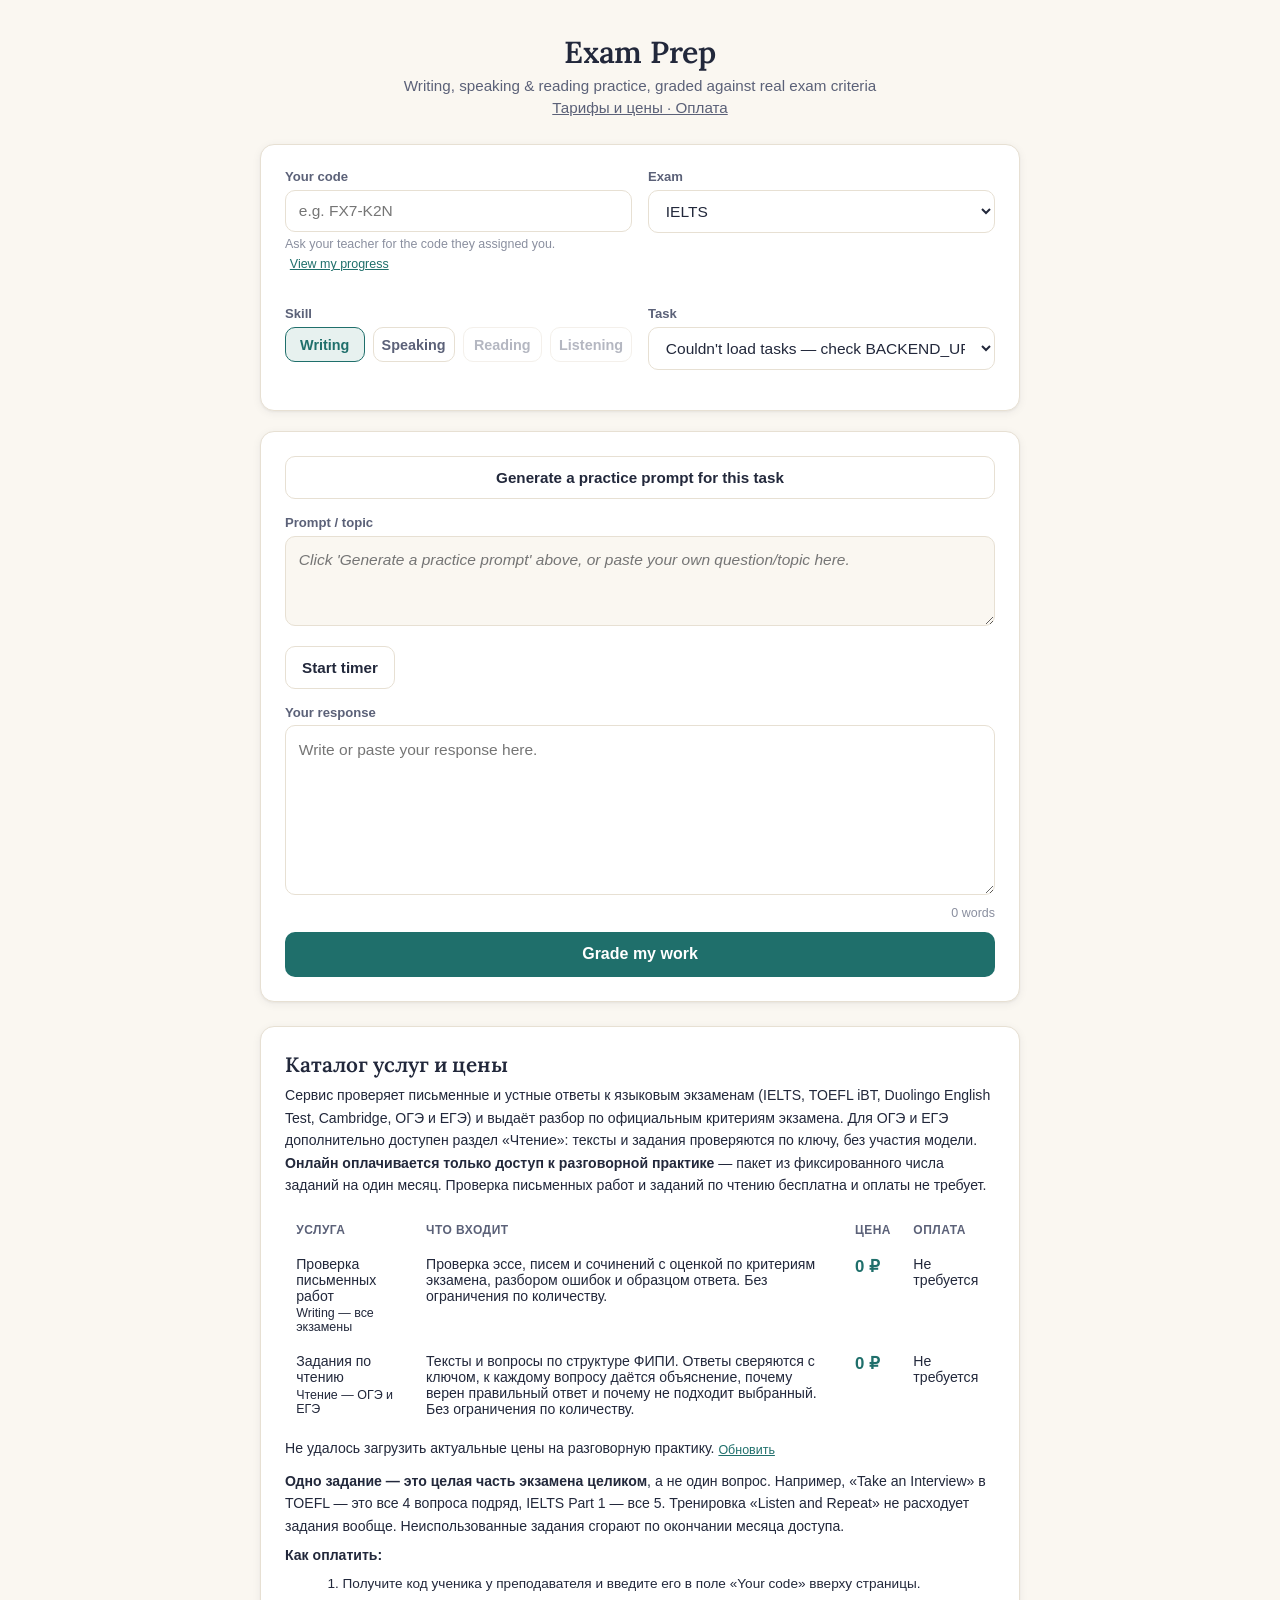
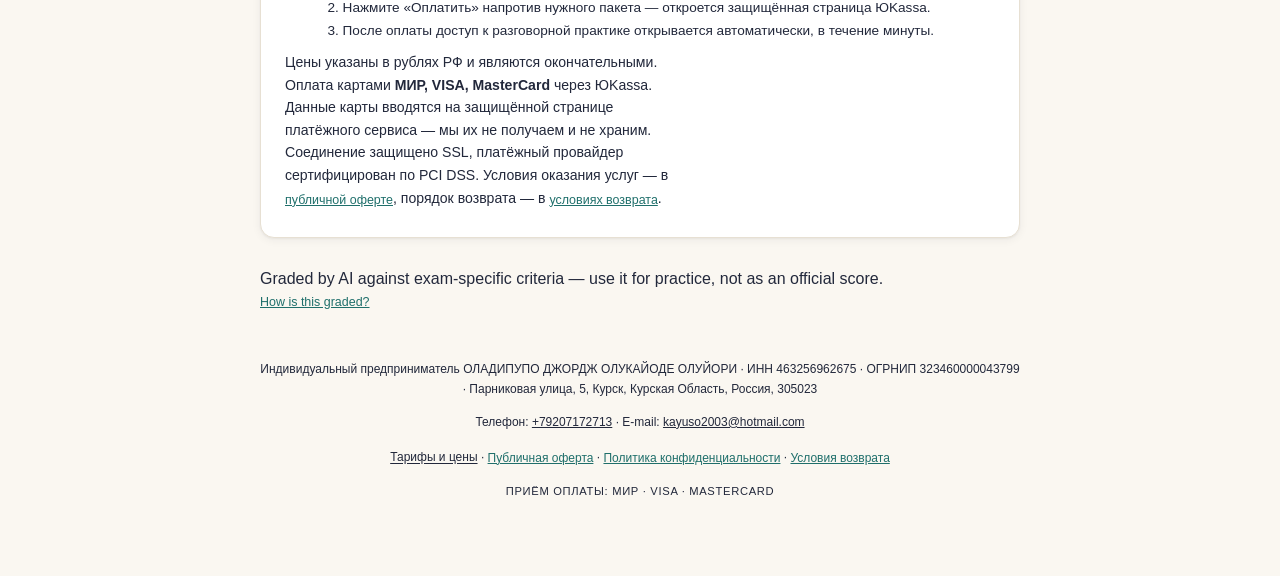
==== commit a39af958: "Publish index.html from examscorer@bee977b" ====
--- a/index.html
+++ b/index.html
@@ -417,7 +417,7 @@
           <button type="button" class="pill active" data-skill="writing">Writing</button>
           <button type="button" class="pill" data-skill="speaking">Speaking</button>
           <button type="button" class="pill" data-skill="reading">Reading</button>
-          <a href="practice.html">Reading &amp; Listening books</a>
+          <button type="button" class="pill" data-skill="listening">Listening</button>
         </div>
       </div>
       <div id="taskSelectWrap">
@@ -904,6 +904,9 @@
 // for the others would hand a student the raw validation error from the Worker, in
 // English, in a Russian interface - which is exactly what it did before this existed.
 let sectionExams = ["ege", "oge"];
+// Exams that have a Reading section but no Listening one. The Worker's /exams reply does
+// not say which skills each exam has, so this is the one place the page states it.
+const noListeningExams = ["sat"];
 
 function syncReadingPill() {
   const pill = document.querySelector('[data-skill="reading"]');
@@ -912,6 +915,13 @@
   pill.disabled = !supported;
   pill.classList.toggle("pill-disabled", !supported);
   pill.title = supported ? "" : "Для этого экзамена раздел «Чтение» пока не готов.";
+  const listenPill = document.querySelector('[data-skill="listening"]');
+  if (listenPill) {
+    const hasListening = supported && !noListeningExams.includes(examSelect.value);
+    listenPill.disabled = !hasListening;
+    listenPill.classList.toggle("pill-disabled", !hasListening);
+    listenPill.title = hasListening ? "" : "There is no Listening practice for this exam yet.";
+  }
   // Switching to an exam without reading while reading is open must not strand the
   // student on an empty pane.
   if (!supported && currentSkill === "reading") {
@@ -1020,6 +1030,12 @@
 
 document.querySelectorAll(".pill").forEach(p => {
   p.addEventListener("click", () => {
+    // Reading and Listening live on the practice page, one place per skill; this page
+    // keeps Writing and Speaking.
+    if (p.dataset.skill === "reading" || p.dataset.skill === "listening") {
+      window.location.assign("practice.html#/" + examSelect.value + "/" + p.dataset.skill);
+      return;
+    }
     if (p.dataset.skill === currentSkill) return;
     document.querySelectorAll(".pill").forEach(x => x.classList.remove("active"));
     p.classList.add("active");
@@ -2764,7 +2780,7 @@
   if (["ielts", "toefl", "fce", "cae", "cpe", "pet", "ket"].includes(examSelect.value)) {
     readingQs("readingStartBtn").disabled = true;
     readingQs("readingTaskSelect").innerHTML = "";
-    readingQs("readingNote").textContent = "Continue in the Reading & Listening books using the link above.";
+    readingQs("readingNote").textContent = "Opening Reading practice…";
     window.location.assign("practice.html#/" + examSelect.value + "/reading"); return;
   }
   const select = readingQs("readingTaskSelect");
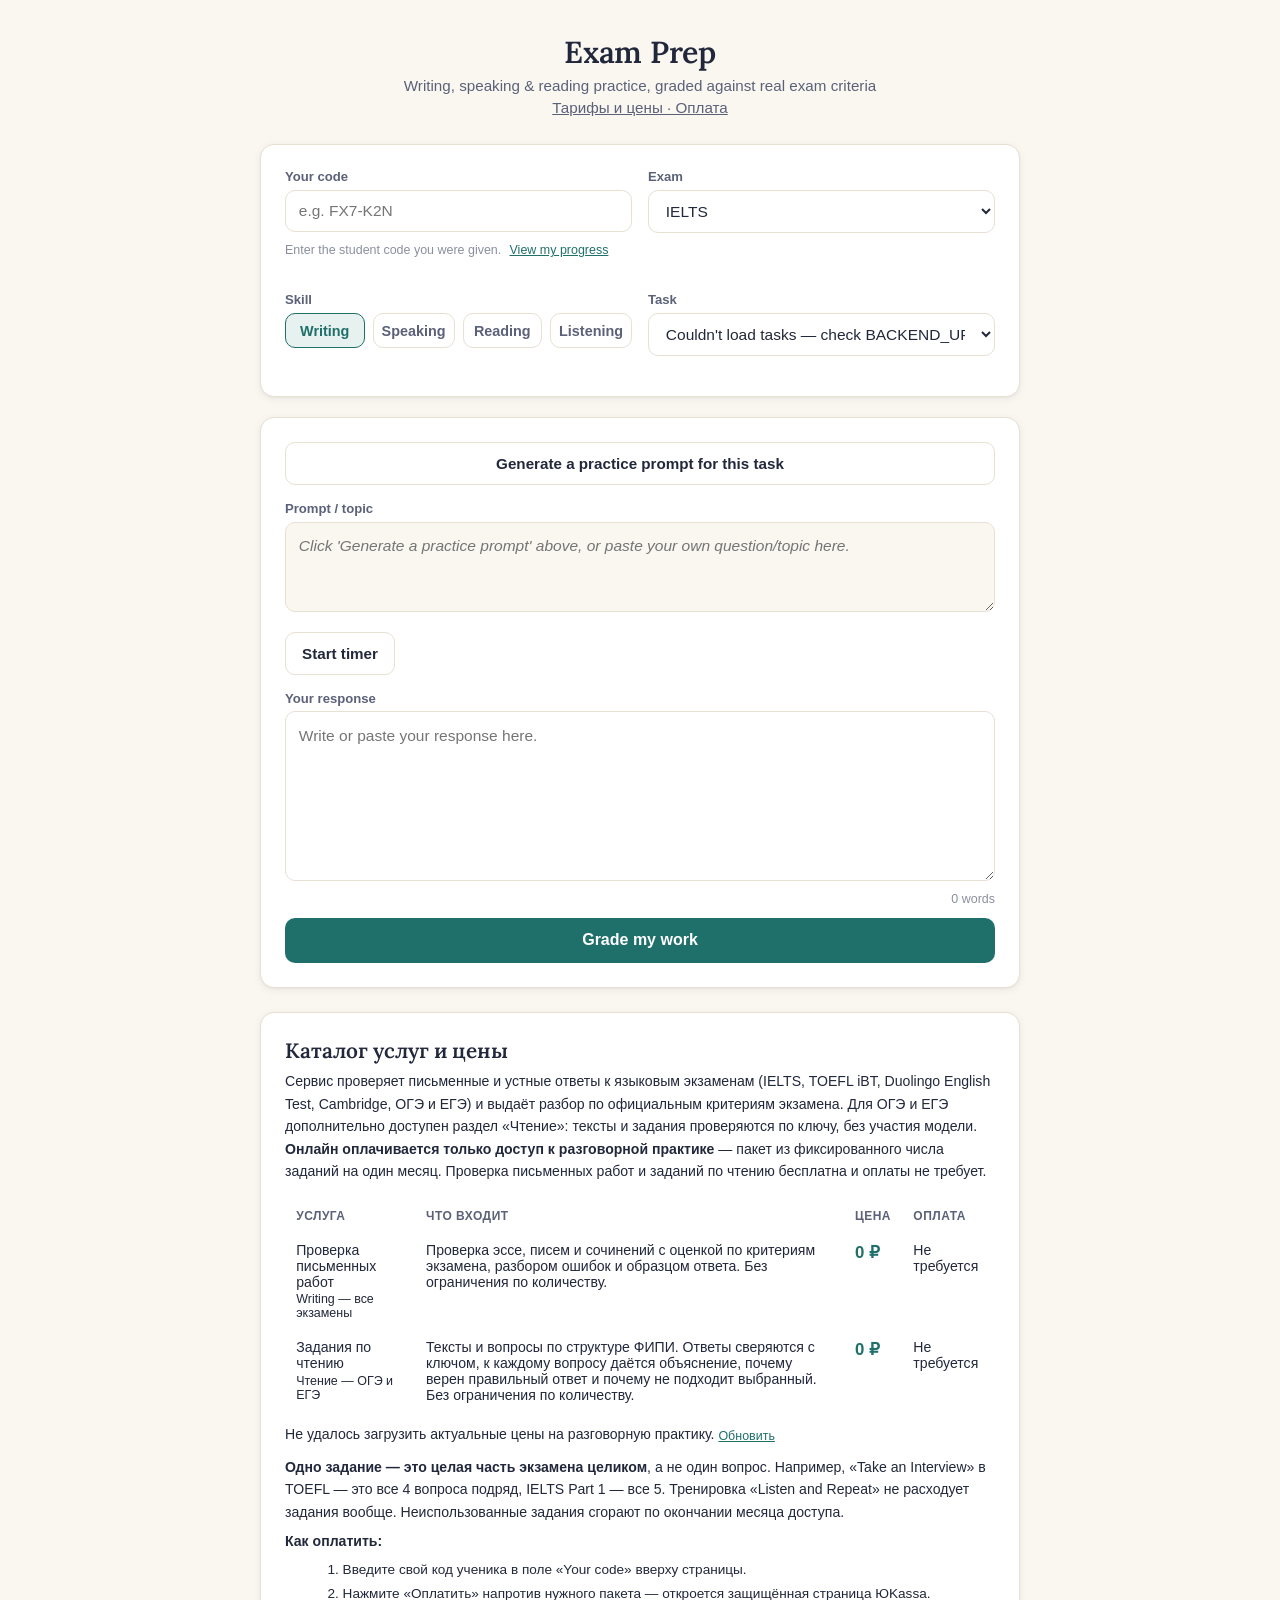
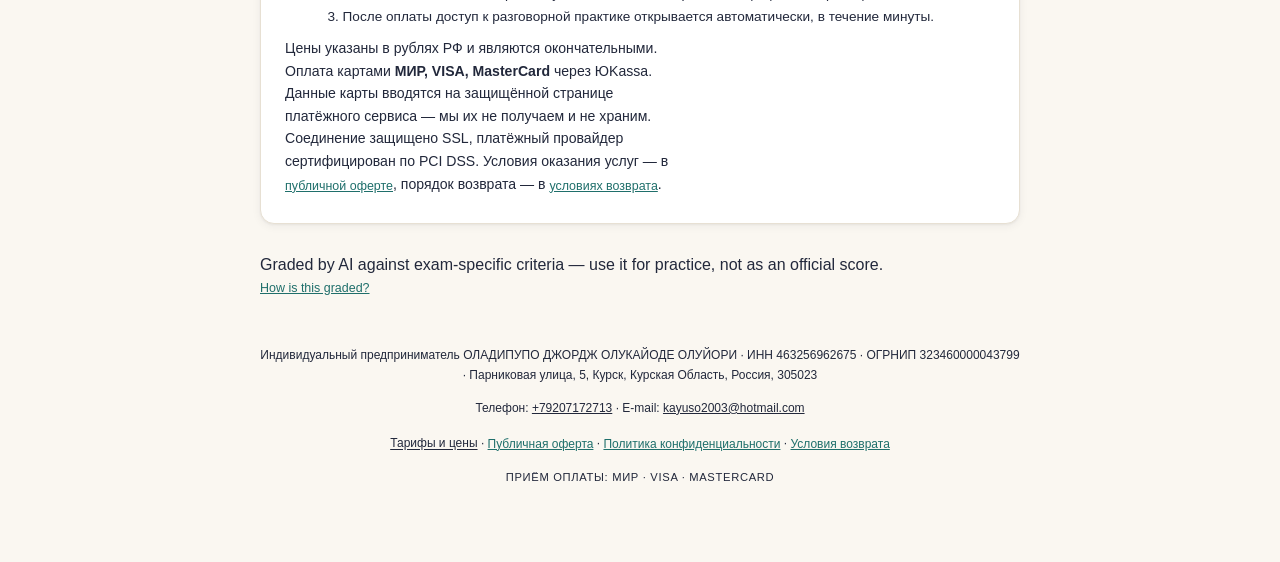
==== commit 3566c7c8: "Publish index.html + admin.html + practice.html + content.html + owner.html + 15 asset file(s) from " ====
--- a/index.html
+++ b/index.html
@@ -1,3099 +1,2698 @@
-<!DOCTYPE html>
-<html lang="en">
-<head>
-<meta charset="UTF-8">
-<meta name="viewport" content="width=device-width, initial-scale=1.0">
-<title>Exam Prep — Writing &amp; Speaking Practice</title>
-<link rel="preconnect" href="https://fonts.googleapis.com">
-<link rel="preconnect" href="https://fonts.gstatic.com" crossorigin>
-<link href="https://fonts.googleapis.com/css2?family=Lora:wght@500;600;700&display=swap" rel="stylesheet">
-<style>
-  :root{
-    --paper:#FAF7F1;
-    --paper-line:#E7E0D3;
-    --ink:#22283B;
-    --ink-soft:#5B6178;
-    --ink-faint:#8A8F9F;
-    --mark-red:#C84B31;
-    --mark-red-bg:#FBEDE8;
-    --stamp-teal:#1F6F6B;
-    --stamp-teal-bg:#E7F1EF;
-    --seal-gold:#B9852E;
-    --seal-gold-bg:#F7EEDC;
-    --card:#FFFFFF;
-    --radius:14px;
-    --shadow:0 2px 10px rgba(34,40,59,0.06), 0 1px 2px rgba(34,40,59,0.05);
-  }
-  *{box-sizing:border-box;}
-  body{
-    margin:0;
-    background:var(--paper);
-    color:var(--ink);
-    font-family:-apple-system,BlinkMacSystemFont,'Segoe UI',Roboto,Helvetica,Arial,sans-serif;
-    min-height:100vh;
-    padding:2rem 1rem 4rem;
-  }
-  .shell{max-width:760px;margin:0 auto;}
-  h1,h2,h3{font-family:'Lora',serif;font-weight:600;color:var(--ink);margin:0;}
-  header.top{text-align:center;margin-bottom:1.75rem;}
-  header.top h1{font-size:1.9rem;letter-spacing:-0.01em;}
-  header.top p{color:var(--ink-soft);margin:.35rem 0 0;font-size:.95rem;}
-
-  .card{
-    background:var(--card);
-    border:1px solid var(--paper-line);
-    border-radius:var(--radius);
-    box-shadow:var(--shadow);
-    padding:1.5rem;
-    margin-bottom:1.25rem;
-  }
-
-  label{display:block;font-size:.82rem;font-weight:600;color:var(--ink-soft);margin-bottom:.35rem;}
-  .hint{font-size:.78rem;color:var(--ink-faint);margin-top:.3rem;}
-  input[type=text],select,textarea{
-    width:100%;
-    padding:.7rem .8rem;
-    border:1px solid var(--paper-line);
-    border-radius:10px;
-    font-size:.97rem;
-    font-family:inherit;
-    background:#fff;
-    color:var(--ink);
-  }
-  input[type=text]:focus,select:focus,textarea:focus{outline:2px solid var(--stamp-teal);outline-offset:1px;border-color:var(--stamp-teal);}
-  textarea{min-height:170px;resize:vertical;line-height:1.55;}
-
-  .row{display:flex;gap:1rem;flex-wrap:wrap;margin-bottom:1rem;}
-  .row > div{flex:1;min-width:160px;}
-
-  .pillgroup{display:flex;gap:.5rem;}
-  .pill{
-    flex:1;text-align:center;
-    border:1px solid var(--paper-line);
-    background:#fff;color:var(--ink-soft);
-    padding:.55rem .5rem;border-radius:10px;
-    font-size:.9rem;font-weight:600;cursor:pointer;
-  }
-  .pill.active{background:var(--stamp-teal-bg);color:var(--stamp-teal);border-color:var(--stamp-teal);}
-  .prompt-box{min-height:90px;background:var(--paper);font-style:italic;}
-  input[type=file]{
-    width:100%;padding:.6rem;border:1px dashed var(--paper-line);border-radius:10px;
-    font-size:.88rem;background:var(--paper);font-family:inherit;
-  }
-  #imagePreviewWrap{margin-top:.6rem;display:flex;align-items:center;gap:.75rem;}
-  #imagePreview{max-width:140px;max-height:140px;border-radius:8px;border:1px solid var(--paper-line);}
-  .timer-row{display:flex;align-items:center;gap:1rem;margin-top:1rem;flex-wrap:wrap;}
-  #startTimerBtn{width:auto;flex-shrink:0;}
-  .timer-display{
-    font-family:ui-monospace,Menlo,Consolas,monospace;font-size:1.1rem;font-weight:700;
-    color:var(--ink-soft);
-  }
-  .timer-display.warning{color:var(--mark-red);}
-  textarea[readonly]{background:var(--paper);color:var(--ink-soft);cursor:not-allowed;}
-
-  .task-meta{display:flex;gap:.75rem;flex-wrap:wrap;font-size:.8rem;color:var(--ink-soft);margin-top:.6rem;}
-  .task-meta span{background:var(--paper);border:1px solid var(--paper-line);border-radius:8px;padding:.25rem .55rem;}
-  .image-note{
-    margin-top:.6rem;font-size:.8rem;color:var(--mark-red);
-    background:var(--mark-red-bg);border-radius:8px;padding:.5rem .7rem;
-  }
-
-  button.primary{
-    width:100%;background:var(--stamp-teal);color:#fff;border:none;
-    padding:.85rem 1rem;border-radius:10px;font-size:1rem;font-weight:600;
-    cursor:pointer;transition:background .15s;
-  }
-  button.primary:hover{background:#185855;}
-  button.primary:disabled{opacity:.55;cursor:not-allowed;}
-  button.secondary{
-    width:100%;background:#fff;color:var(--ink);border:1px solid var(--paper-line);
-    padding:.75rem 1rem;border-radius:10px;font-size:.95rem;font-weight:600;cursor:pointer;
-  }
-
-  .wordcount{display:flex;justify-content:flex-end;font-size:.78rem;color:var(--ink-faint);margin:.4rem 0 .75rem;}
-
-  .loading{display:none;text-align:center;padding:1.25rem;color:var(--ink-soft);font-size:.9rem;}
-  .loading.visible{display:block;}
-  .spinner{
-    width:26px;height:26px;margin:0 auto .6rem;border-radius:50%;
-    border:3px solid var(--paper-line);border-top-color:var(--stamp-teal);
-    animation:spin .8s linear infinite;
-  }
-  @keyframes spin{to{transform:rotate(360deg);}}
-
-  #results{display:none;}
-  #results.visible{display:block;}
-
-  .stamp-wrap{display:flex;justify-content:center;margin-bottom:1.5rem;}
-  .stamp{
-    width:130px;height:130px;border-radius:50%;
-    border:3px double var(--seal-gold);
-    display:flex;flex-direction:column;align-items:center;justify-content:center;
-    transform:rotate(-5deg);
-    background:var(--seal-gold-bg);color:var(--seal-gold);
-    font-family:'Lora',serif;
-  }
-  .stamp .num{font-size:2.1rem;font-weight:700;line-height:1;}
-  .stamp .max{font-size:.78rem;font-weight:600;margin-top:.15rem;}
-
-  .crit{margin-bottom:.7rem;}
-  .crit-label{display:flex;justify-content:space-between;font-size:.85rem;color:var(--ink-soft);margin-bottom:.25rem;}
-  .crit-label b{color:var(--ink);font-weight:600;}
-  .bar-track{height:8px;background:var(--paper-line);border-radius:6px;overflow:hidden;}
-  .bar-fill{height:100%;background:var(--stamp-teal);border-radius:6px;}
-
-  .feedback-block{margin-top:1.25rem;}
-  .feedback-block h4{font-size:.85rem;color:var(--ink-soft);margin-bottom:.5rem;font-family:inherit;font-weight:700;text-transform:uppercase;letter-spacing:.03em;}
-  .correction-item, .suggestion-item{
-    border-radius:8px;padding:.55rem .75rem;margin-bottom:.45rem;font-size:.92rem;
-  }
-  .correction-item{background:var(--mark-red-bg);border-left:3px solid var(--mark-red);color:var(--ink);}
-  .correction-item .orig{color:var(--mark-red);text-decoration:line-through;}
-  .error-tag{
-    display:inline-block;font-size:.68rem;font-weight:700;text-transform:uppercase;letter-spacing:.02em;
-    background:var(--mark-red);color:#fff;border-radius:5px;padding:.1rem .4rem;margin-right:.3rem;
-  }
-  .suggestion-item{background:var(--stamp-teal-bg);border-left:3px solid var(--stamp-teal);color:var(--ink);}
-  .suggestion-item b{color:var(--stamp-teal);}
-  .suggestion-item .example{display:block;margin-top:.3rem;font-style:italic;color:var(--ink-soft);}
-  .correction-item .explain{display:block;margin-top:.25rem;font-size:.82rem;color:var(--ink-soft);}
-  .crit-feedback-item{
-    border-radius:8px;padding:.6rem .75rem;margin-bottom:.55rem;font-size:.88rem;
-    background:var(--bg-soft, #f6f5f1);border:1px solid var(--border, #e5e1d8);
-  }
-  .crit-feedback-item h5{margin:0 0 .35rem;font-size:.85rem;font-weight:700;}
-  .crit-feedback-item p{margin:.15rem 0;}
-  .crit-feedback-item .cf-strength{color:var(--stamp-teal);}
-  .crit-feedback-item .cf-weakness{color:var(--mark-red);}
-  .crit-feedback-item .cf-improve{color:var(--ink);font-weight:600;}
-
-  .disclaimer{font-size:.78rem;color:var(--ink-faint);text-align:center;margin-top:.5rem;}
-  footer.note{text-align:center;font-size:.78rem;color:var(--ink-faint);margin-top:2rem;}
-  .link-btn{
-    background:none;border:none;color:var(--stamp-teal);font-size:.78rem;
-    text-decoration:underline;cursor:pointer;padding:.4rem 0;font-family:inherit;
-  }
-
-  .modal-overlay{
-    display:none;position:fixed;inset:0;background:rgba(34,40,59,0.55);
-    align-items:center;justify-content:center;padding:1.5rem;z-index:50;
-  }
-  .modal-overlay.visible{display:flex;}
-  .modal-box{
-    background:var(--card);border-radius:var(--radius);max-width:640px;width:100%;
-    max-height:85vh;overflow-y:auto;padding:2rem;position:relative;box-shadow:var(--shadow);
-  }
-  .modal-box h2{font-size:1.4rem;margin-bottom:.75rem;}
-  .modal-box h3{font-size:1rem;margin:1.25rem 0 .6rem;}
-  .modal-box p{font-size:.92rem;line-height:1.6;color:var(--ink);margin-bottom:.5rem;}
-  .modal-close{
-    position:absolute;top:1rem;right:1rem;background:none;border:none;
-    font-size:1.5rem;line-height:1;color:var(--ink-faint);cursor:pointer;padding:.25rem;
-  }
-  .source-list{display:flex;flex-direction:column;gap:.6rem;}
-  .source-item{font-size:.88rem;line-height:1.55;color:var(--ink);background:var(--paper);border-radius:8px;padding:.65rem .8rem;}
-  .modal-footnote{font-size:.82rem;color:var(--ink-soft);margin-top:1.25rem;font-style:italic;}
-
-  .trend-block{margin-bottom:1.25rem;}
-  .trend-block h4{font-size:.85rem;color:var(--ink-soft);margin-bottom:.5rem;}
-  .trend-row, .mistake-row{display:flex;align-items:center;gap:.6rem;margin-bottom:.4rem;font-size:.82rem;}
-  .trend-row .trend-date{width:64px;flex-shrink:0;color:var(--ink-faint);}
-  .trend-row .trend-score{width:56px;flex-shrink:0;text-align:right;font-weight:600;color:var(--ink);}
-  .mistake-row .mistake-label{width:150px;flex-shrink:0;color:var(--ink);}
-  .mistake-row .mistake-count{width:28px;flex-shrink:0;text-align:right;color:var(--ink-soft);}
-
-  .markup-text{
-    font-size:.92rem;line-height:1.75;color:var(--ink);background:var(--paper);
-    border-radius:8px;padding:.9rem 1rem;white-space:pre-wrap;
-  }
-  .hl{text-decoration:underline wavy var(--mark-red);text-decoration-thickness:1.5px;text-underline-offset:3px;cursor:help;}
-  .model-answer-text{
-    margin-top:.75rem;font-size:.92rem;line-height:1.7;color:var(--ink);
-    background:var(--stamp-teal-bg);border-left:3px solid var(--stamp-teal);
-    border-radius:8px;padding:.9rem 1rem;white-space:pre-wrap;
-  }
-
-  /* --- Speaking ------------------------------------------------------- */
-  .rec-panel{
-    margin-top:1rem;border:1px solid var(--paper-line);border-radius:10px;
-    padding:1.1rem;background:var(--paper);text-align:center;
-  }
-  .rec-phase{font-size:.78rem;font-weight:700;text-transform:uppercase;letter-spacing:.04em;color:var(--ink-soft);}
-  .rec-clock{
-    font-family:ui-monospace,Menlo,Consolas,monospace;font-size:2.1rem;font-weight:700;
-    color:var(--ink);margin:.35rem 0 .15rem;line-height:1;
-  }
-  .rec-clock.warning{color:var(--mark-red);}
-  .rec-sub{font-size:.8rem;color:var(--ink-faint);margin-bottom:.9rem;}
-  .rec-actions{display:flex;gap:.6rem;justify-content:center;flex-wrap:wrap;}
-  .rec-actions button{width:auto;min-width:150px;}
-  .rec-live{display:inline-flex;align-items:center;gap:.45rem;color:var(--mark-red);font-weight:700;font-size:.82rem;text-transform:uppercase;letter-spacing:.04em;}
-  .rec-dot{width:11px;height:11px;border-radius:50%;background:var(--mark-red);animation:recpulse 1.1s ease-in-out infinite;}
-  @keyframes recpulse{0%,100%{opacity:1;transform:scale(1);}50%{opacity:.35;transform:scale(.8);}}
-  @media (prefers-reduced-motion:reduce){
-    .rec-dot{animation:none;}
-    .spinner{animation:none;}
-  }
-  .rec-meter{height:6px;background:var(--paper-line);border-radius:6px;overflow:hidden;margin:.75rem auto 0;max-width:320px;}
-  .rec-meter-fill{height:100%;background:var(--mark-red);border-radius:6px;width:0%;transition:width .25s linear;}
-  .rec-error{
-    margin-top:.7rem;font-size:.83rem;color:var(--mark-red);
-    background:var(--mark-red-bg);border-radius:8px;padding:.55rem .75rem;text-align:left;
-  }
-  audio{width:100%;margin-top:.5rem;}
-
-  .transcript-box{
-    margin-top:1rem;background:#fff;border:1px solid var(--paper-line);
-    border-radius:10px;padding:.9rem 1rem;
-  }
-  .transcript-box h4{
-    font-size:.78rem;font-weight:700;text-transform:uppercase;letter-spacing:.03em;
-    color:var(--ink-soft);margin:0 0 .4rem;font-family:inherit;
-  }
-  .transcript-text{
-    font-size:.93rem;line-height:1.6;color:var(--ink);white-space:pre-wrap;
-    background:var(--paper);border-radius:8px;padding:.7rem .85rem;max-height:220px;overflow-y:auto;
-  }
-
-  .paywall{
-    margin-top:1rem;border:1px solid var(--seal-gold);background:var(--seal-gold-bg);
-    border-radius:10px;padding:1.25rem;text-align:center;
-  }
-  .paywall h3{font-size:1.05rem;color:var(--seal-gold);margin-bottom:.4rem;}
-  .paywall p{font-size:.9rem;color:var(--ink);margin:.35rem 0;line-height:1.55;}
-  .paywall button{width:auto;min-width:180px;margin-top:.75rem;}
-  .access-note{
-    margin-top:.6rem;font-size:.8rem;color:var(--stamp-teal);
-    background:var(--stamp-teal-bg);border-radius:8px;padding:.45rem .7rem;text-align:center;
-  }
-
-  /* --- Фотография к заданию ------------------------------------------- */
-  .photo-gen{display:flex;align-items:center;gap:.6rem;flex-wrap:wrap;margin-bottom:.6rem;}
-  .photo-gen button{width:auto;min-width:0;margin:0;}
-  .photo-gen-status{font-size:.8rem;color:var(--muted);}
-  #generatedPhotoWrap{margin:.6rem 0 .9rem;}
-  #generatedPhoto{
-    max-width:100%;border-radius:10px;border:1px solid var(--rule);display:block;
-  }
-
-  /* --- Тарифы --------------------------------------------------------- */
-  .paywall-lead{max-width:46ch;margin-inline:auto;}
-  .paywall-reason{
-    color:var(--seal-gold);font-weight:600;
-    background:rgba(0,0,0,.03);border-radius:8px;padding:.4rem .6rem;
-  }
-  .plan-grid{
-    display:grid;grid-template-columns:repeat(auto-fit,minmax(180px,1fr));
-    gap:.75rem;margin:1rem 0 .5rem;
-  }
-  .plan-card{
-    background:var(--card);border:1px solid var(--rule);border-radius:10px;
-    padding:1rem .85rem;display:flex;flex-direction:column;gap:.15rem;align-items:center;
-  }
-  .plan-card-featured{border-color:var(--seal-gold);box-shadow:0 0 0 1px var(--seal-gold) inset;}
-  .plan-attempts{font-size:.85rem;color:var(--muted);text-transform:uppercase;letter-spacing:.04em;}
-  .plan-price{font-size:1.7rem;font-weight:700;color:var(--ink);line-height:1.1;}
-  .plan-period{font-size:.8rem;color:var(--muted);}
-  .plan-unit{font-size:.75rem;color:var(--muted);margin-bottom:.5rem;}
-  .plan-card .plan-buy{width:100%;min-width:0;margin-top:auto;}
-  .plan-hint{font-size:.8rem;color:var(--muted);}
-
-  /* --- Публичный каталог услуг и цен ---------------------------------
-     ЮKassa проверяет сайт глазами: прайс должен быть виден сразу, без кода
-     ученика и без захода в платный раздел. Карточки тарифов внутри paywall
-     этого не дают — они скрыты до момента, когда студент упрётся в оплату. */
-  .top-pricing-link{margin-top:.5rem;font-size:.8rem;}
-  .top-pricing-link a{color:var(--muted);}
-  .price-card{margin-top:1.5rem;}
-  .price-card h2{font-family:'Lora',serif;font-size:1.3rem;margin-bottom:.4rem;}
-  .price-card p{font-size:.88rem;line-height:1.6;color:var(--ink);margin:.4rem 0;}
-  .price-table-wrap{overflow-x:auto;margin:1rem 0 .6rem;}
-  .price-table{width:100%;border-collapse:collapse;font-size:.88rem;min-width:520px;}
-  .price-table th,.price-table td{
-    border:1px solid var(--rule);padding:.6rem .7rem;text-align:left;vertical-align:top;
-  }
-  .price-table th{
-    background:var(--card);font-size:.75rem;text-transform:uppercase;
-    letter-spacing:.04em;color:var(--ink-soft);font-weight:700;
-  }
-  .price-table .price-value{white-space:nowrap;font-weight:700;font-size:1.05rem;}
-  .price-table .price-free{color:var(--stamp-teal);}
-  .price-table td .price-buy{width:auto;min-width:0;margin:0;padding:.4rem .8rem;font-size:.8rem;}
-  .price-sub{font-size:.78rem;color:var(--muted);margin-top:.15rem;}
-  .price-steps{font-size:.85rem;line-height:1.7;color:var(--ink);margin:.4rem 0 .4rem 1.1rem;}
-  .plan-unit-note{
-    font-size:.82rem;line-height:1.65;color:var(--ink);text-align:left;
-    background:var(--card);border:1px solid var(--rule);border-radius:10px;
-    padding:.7rem .9rem;margin:.6rem 0;
-  }
-
-  /* Раскрывающийся блок: честные ожидания читают те, кому это важно, а
-     остальным он не мешает принять решение. */
-  .expect-box{
-    text-align:left;margin:1rem 0 .75rem;border:1px solid var(--rule);
-    border-radius:10px;background:var(--card);
-  }
-  .expect-box summary{
-    cursor:pointer;padding:.7rem .9rem;font-size:.88rem;font-weight:600;color:var(--ink);
-  }
-  .expect-box[open] summary{border-bottom:1px solid var(--rule);}
-  .expect-body{padding:.8rem .9rem;font-size:.85rem;line-height:1.6;color:var(--ink);}
-  .expect-body ul{margin:.3rem 0 .8rem 1.1rem;}
-  .expect-body li{margin:.3rem 0;}
-  .expect-promise{
-    margin-top:.6rem;padding-top:.6rem;border-top:1px solid var(--rule);color:var(--stamp-teal);
-  }
-  .pay-methods{font-size:.78rem;color:var(--muted);max-width:52ch;margin-inline:auto;}
-
-  /* --- Футер и юридические документы ---------------------------------- */
-  .site-footer{margin-top:2rem;}
-  .footer-legal{
-    margin-top:1rem;padding-top:1rem;border-top:1px solid var(--rule);
-    font-size:.75rem;color:var(--muted);line-height:1.7;text-align:center;
-  }
-  .footer-legal a{color:var(--muted);}
-  .footer-links{margin:.35rem 0;}
-  .footer-links .link-btn{font-size:.75rem;}
-  .footer-pay{letter-spacing:.06em;text-transform:uppercase;font-size:.7rem;}
-  #legalContent h2{font-size:1.1rem;margin-bottom:.6rem;}
-  #legalContent h3{font-size:.92rem;margin:1rem 0 .3rem;color:var(--ink);}
-  #legalContent p,#legalContent li{font-size:.85rem;line-height:1.65;color:var(--ink);}
-  #legalContent ul{margin:.3rem 0 .3rem 1.1rem;}
-  #legalContent .legal-meta{font-size:.75rem;color:var(--muted);margin-bottom:.8rem;}
-  .reading-pick{display:flex;gap:1rem;align-items:flex-end;flex-wrap:wrap;}
-  .reading-pick button{white-space:nowrap;}
-  .reading-split{display:grid;grid-template-columns:1fr 1fr;gap:1.25rem;margin-top:1rem;}
-  @media (max-width:760px){ .reading-split{grid-template-columns:1fr;} }
-  .reading-label{font-size:.72rem;font-weight:700;text-transform:uppercase;letter-spacing:.04em;color:var(--ink-soft);margin-bottom:.4rem;}
-  .reading-passage{white-space:pre-wrap;line-height:1.75;font-size:.95rem;background:#fff;border:1px solid var(--paper-line);border-radius:10px;padding:1rem 1.1rem;max-height:60vh;overflow:auto;}
-  .reading-q{border:1px solid var(--paper-line);border-radius:10px;padding:.7rem .85rem;margin-bottom:.6rem;background:#fff;}
-  .reading-q .rq-stimulus{max-height:none;margin-bottom:.6rem;background:var(--paper,#fcfbf7);font-size:.9rem;}
-  .reading-q .rq-stem{font-weight:600;font-size:.92rem;margin-bottom:.45rem;line-height:1.5;}
-  .reading-opt{display:flex;gap:.5rem;align-items:flex-start;padding:.25rem 0;font-size:.9rem;line-height:1.5;cursor:pointer;}
-  .reading-opt input{margin-top:.25rem;flex-shrink:0;}
-  .reading-q select{width:100%;padding:.5rem .6rem;border:1px solid var(--paper-line);border-radius:8px;font-family:inherit;font-size:.9rem;background:#fff;color:var(--ink);}
-  .reading-actions{display:flex;gap:1rem;align-items:center;margin-top:1rem;flex-wrap:wrap;}
-  .reading-progress{font-size:.85rem;color:var(--ink-soft);}
-  .reading-score{font-family:'Lora',serif;font-size:2rem;font-weight:700;color:var(--stamp-teal);}
-  .reading-score-sub{color:var(--ink-soft);font-size:.9rem;margin-bottom:.25rem;}
-  .reading-q.right{border-color:var(--stamp-teal);background:#F4FAF8;}
-  .reading-q.wrong{border-color:#C84B31;background:#FEF7F5;}
-  .reading-verdict{font-size:.76rem;font-weight:700;text-transform:uppercase;letter-spacing:.03em;margin-bottom:.35rem;}
-  .reading-q.right .reading-verdict{color:var(--stamp-teal);}
-  .reading-q.wrong .reading-verdict{color:#C84B31;}
-  .reading-opt.is-key{color:var(--stamp-teal);font-weight:600;}
-  .reading-opt.is-chosen-wrong{color:#C84B31;text-decoration:line-through;}
-  .pill-disabled{opacity:.45;cursor:not-allowed;}
-  .reading-why{margin-top:.5rem;padding:.5rem .65rem;border-radius:8px;background:var(--paper);border-left:3px solid var(--stamp-teal);font-size:.85rem;line-height:1.55;}
-  .reading-why b{display:block;font-size:.68rem;text-transform:uppercase;letter-spacing:.03em;color:var(--ink-soft);margin-bottom:.2rem;}
-  .reading-q.wrong .reading-why:first-of-type{border-left-color:#C84B31;}
-</style>
-</head>
-<body>
-<div class="shell">
-
-  <header class="top">
-    <h1>Exam Prep</h1>
-    <p>Writing, speaking &amp; reading practice, graded against real exam criteria</p>
-    <p class="top-pricing-link"><a href="#pricing">Тарифы и цены · Оплата</a></p>
-  </header>
-
-  <section class="card">
-    <div class="row">
-      <div>
-        <label for="studentCode">Your code</label>
-        <input type="text" id="studentCode" placeholder="e.g. FX7-K2N">
-        <p class="hint">Ask your teacher for the code they assigned you. <button type="button" class="link-btn" id="viewProgressBtn" style="margin-left:.3rem">View my progress</button></p>
-      </div>
-      <div>
-        <label for="examSelect">Exam</label>
-        <select id="examSelect"></select>
-      </div>
-    </div>
-    <div class="row">
-      <div>
-        <label>Skill</label>
-        <div class="pillgroup">
-          <button type="button" class="pill active" data-skill="writing">Writing</button>
-          <button type="button" class="pill" data-skill="speaking">Speaking</button>
-          <button type="button" class="pill" data-skill="reading">Reading</button>
-          <button type="button" class="pill" data-skill="listening">Listening</button>
-        </div>
-      </div>
-      <div id="taskSelectWrap">
-        <label for="taskSelect">Task</label>
-        <select id="taskSelect"></select>
-      </div>
-    </div>
-    <div class="task-meta" id="taskMeta"></div>
-  </section>
-
-  <section class="card" id="workspaceSection">
-    <button class="secondary" id="generateBtn">Generate a practice prompt for this task</button>
-
-    <div id="promptWrap">
-      <label for="promptText" style="margin-top:1rem">Prompt / topic</label>
-      <textarea id="promptText" class="prompt-box" placeholder="Click 'Generate a practice prompt' above, or paste your own question/topic here."></textarea>
-    </div>
-
-    <!-- Listening tasks keep the text off screen: hearing it is the whole task. -->
-    <div id="promptHiddenNote" class="access-note" style="display:none;margin-top:1rem"></div>
-
-    <div id="imageUploadWrap" style="display:none;margin-top:1rem">
-      <div class="photo-gen">
-        <button type="button" class="secondary" id="generatePhotoBtn">Generate the photo for this task</button>
-        <span class="photo-gen-status" id="photoStatus"></span>
-      </div>
-      <div id="generatedPhotoWrap" style="display:none">
-        <img id="generatedPhoto" alt="Photo generated for this task">
-        <p class="image-note">Сгенерированная фотография для тренировки. На реальном экзамене вы увидите настоящий снимок.</p>
-      </div>
-      <label for="imageInput">Upload a photo (optional — if you have the real image for this task)</label>
-      <input type="file" id="imageInput" accept="image/*">
-      <div id="imagePreviewWrap" style="display:none">
-        <img id="imagePreview" alt="Uploaded photo preview">
-        <button type="button" class="link-btn" id="removeImageBtn">Remove image</button>
-      </div>
-    </div>
-
-    <!-- Writing: unchanged textarea flow. -->
-    <div id="writingPane">
-      <div class="timer-row">
-        <button type="button" class="secondary" id="startTimerBtn">Start timer</button>
-        <span class="timer-display" id="timerDisplay"></span>
-      </div>
-
-      <label for="essayText" style="margin-top:1rem">Your response</label>
-      <textarea id="essayText" placeholder="Write or paste your response here."></textarea>
-      <div class="wordcount"><span id="wordCount">0 words</span></div>
-      <button class="primary" id="gradeBtn">Grade my work</button>
-    </div>
-
-    <!-- Speaking: recording flow, swapped in by the skill pills. -->
-    <div id="speakingPane" style="display:none">
-
-      <div class="paywall" id="speakingPaywall" style="display:none">
-        <h3>Разговорная практика — платный раздел</h3>
-        <p class="paywall-lead">Письменная часть и задания по чтению остаются бесплатными и без ограничений. В разговорной вы записываете устный ответ, получаете расшифровку и разбор по критериям вашего экзамена.</p>
-        <p id="paywallReason" class="paywall-reason"></p>
-
-        <div class="plan-grid" id="planGrid"></div>
-        <p class="plan-hint" id="planHint"></p>
-
-        <p class="plan-unit-note">
-          Одно задание — это <strong>целая часть экзамена целиком</strong>, а не один вопрос.
-          Например, «Take an Interview» в TOEFL — это все 4 вопроса подряд, а Part 1 в IELTS —
-          все 5. Полный разговорный раздел TOEFL укладывается в 2 задания.
-          <br>
-          Тренировка «Listen and Repeat» <strong>не расходует задания вообще</strong> — она
-          проверяется сравнением с исходным предложением, а не моделью, поэтому её можно
-          повторять сколько угодно.
-        </p>
-
-        <!-- Честно о том, что это такое. Обещать больше, чем система реально измеряет,
-             значит однажды объяснять ученику, почему оценка не совпала с настоящей. -->
-        <details class="expect-box">
-          <summary>Что вы получите — и чего эта система не делает</summary>
-          <div class="expect-body">
-            <p><strong>Что вы действительно получаете:</strong></p>
-            <ul>
-              <li>Задания в формате вашего экзамена, с реальными лимитами времени на подготовку и ответ.</li>
-              <li>Полную расшифровку вашего ответа — видно, что вы сказали на самом деле, а не как вам показалось.</li>
-              <li>Оценку по официальным критериям экзамена, с объяснением по каждому критерию и конкретными формулировками, которые стоит исправить.</li>
-              <li>Возможность повторять одно и то же задание столько раз, сколько нужно, без неловкости перед живым человеком.</li>
-            </ul>
-            <p><strong>Чего мы не делаем, и не будем делать вид, что делаем:</strong></p>
-            <ul>
-              <li>Это <em>не</em> официальный балл. Настоящую оценку ставит только экзаменационный центр. Здесь — тренировка и ориентир.</li>
-              <li>Произношение оценивается по темпу речи, паузам и общему впечатлению модели, а не пофонемно. Это полезный сигнал, но не фонетическая экспертиза.</li>
-              <li>Алгоритм DET закрыт производителем, поэтому оценка по нему — приближение по опубликованным критериям.</li>
-              <li>Живой преподаватель слышит то, чего не слышит модель. Это дополнение к занятиям, а не замена им.</li>
-            </ul>
-            <p class="expect-promise">Если раздел не заработал так, как здесь описано, напишите нам — разберёмся и вернём деньги за неиспользованные ответы. Условия возврата — в оферте внизу страницы.</p>
-          </div>
-        </details>
-
-        <p class="pay-methods">Оплата картами <strong>МИР, VISA, MasterCard</strong> через ЮKassa. Данные карты вводятся на защищённой странице платёжного сервиса — мы их не получаем и не храним. Соединение защищено SSL, платёжный провайдер сертифицирован по PCI DSS.</p>
-      </div>
-
-      <div id="speakingWorkspace" style="display:none">
-        <div class="access-note" id="accessNote" style="display:none"></div>
-
-        <div class="rec-panel" id="recPanel">
-          <div class="rec-phase" id="recPhase">Ready</div>
-          <div class="rec-clock" id="recClock">0:00</div>
-          <div class="rec-sub" id="recSub"></div>
-          <div class="rec-meter" id="recMeter" style="display:none"><div class="rec-meter-fill" id="recMeterFill"></div></div>
-          <div class="rec-actions" id="recActions"></div>
-          <audio id="recPlayback" controls style="display:none"></audio>
-          <div class="rec-error" id="recError" style="display:none"></div>
-        </div>
-
-        <div class="transcript-box" id="transcriptBox" style="display:none">
-          <h4>What we heard — check this before grading</h4>
-          <div class="transcript-text" id="transcriptText"></div>
-          <p class="hint">Transcription isn't perfect. A few wrong words won't change your score much — grading looks at your ideas, grammar, and fluency, not at individual transcription slips. Re-record if whole sentences are missing or garbled.</p>
-          <button class="primary" id="gradeTranscriptBtn" style="margin-top:.75rem">Grade this transcript</button>
-        </div>
-      </div>
-    </div>
-    <!-- Reading: bank-served sections. Free, objectively marked, no model call. -->
-    <div id="readingPane" style="display:none">
-      <div class="reading-pick">
-        <div style="flex:1;min-width:200px">
-          <label for="readingTaskSelect">Section task</label>
-          <select id="readingTaskSelect"></select>
-        </div>
-        <button type="button" class="secondary" id="readingStartBtn">Start this task</button>
-      </div>
-      <div class="access-note" id="readingNote" style="margin-top:.75rem"></div>
-
-      <div id="readingWork" style="display:none">
-        <div class="reading-split">
-          <div>
-            <div class="reading-label" id="readingPassageLabel">Text</div>
-            <div class="reading-passage" id="readingPassage"></div>
-          </div>
-          <div>
-            <div class="reading-label" id="readingQuestionsLabel">Questions</div>
-            <div id="readingQuestions"></div>
-          </div>
-        </div>
-        <div class="reading-actions">
-          <button class="primary" id="readingSubmitBtn">Check my answers</button>
-          <span class="reading-progress" id="readingProgress"></span>
-        </div>
-      </div>
-
-      <div id="readingResult" style="display:none"></div>
-    </div>
-
-  </section>
-
-
-  <section class="card" id="progressSection" style="display:none">
-    <div style="display:flex;justify-content:space-between;align-items:center;margin-bottom:1rem">
-      <h2 style="font-family:'Lora',serif;font-size:1.3rem">Your Progress</h2>
-      <button type="button" class="link-btn" id="backToPracticeBtn">Back to practice</button>
-    </div>
-    <div id="progressContent"></div>
-  </section>
-
-  <div class="loading" id="loading">
-    <div class="spinner"></div>
-    <span id="loadingText">Working on it...</span>
-  </div>
-
-  <section class="card" id="results">
-    <div class="stamp-wrap">
-      <div class="stamp">
-        <div class="num" id="stampNum">-</div>
-        <div class="max" id="stampMax">/ -</div>
-      </div>
-    </div>
-    <div id="criteriaList"></div>
-    <p class="disclaimer" id="disclaimer"></p>
-    <div class="feedback-block" id="criteriaFeedbackBlock" style="display:none">
-      <h4>How You Did, Criterion by Criterion</h4>
-      <div id="criteriaFeedbackList"></div>
-    </div>
-    <div class="feedback-block" id="markupBlock" style="display:none">
-      <h4>Your Response, Marked Up</h4>
-      <div class="markup-text" id="markupText"></div>
-    </div>
-    <div class="feedback-block" id="correctionsBlock" style="display:none">
-      <h4>Corrections</h4>
-      <div id="correctionsList"></div>
-    </div>
-    <div class="feedback-block" id="suggestionsBlock" style="display:none">
-      <h4>Suggestions</h4>
-      <div id="suggestionsList"></div>
-    </div>
-    <div class="feedback-block" id="modelAnswerBlock" style="display:none">
-      <h4>Model Answer</h4>
-      <button type="button" class="secondary" id="showModelAnswerBtn">Show me a model answer</button>
-      <p class="modal-footnote" style="margin-top:.4rem">An AI-written example for this exact prompt — useful for seeing what "good" looks like, not something to copy.</p>
-      <div class="model-answer-text" id="modelAnswerText" style="display:none"></div>
-    </div>
-  </section>
-
-  <!-- Каталог услуг с фиксированными ценами. Виден всем и всегда: без него
-       заявку на эквайринг возвращают («на сайте не представлен каталог
-       товаров или услуг»). Цены подставляются из /plans, чтобы экран и
-       платёж считались из одного места. -->
-  <section class="card price-card" id="pricingSection">
-    <h2 id="pricing">Каталог услуг и цены</h2>
-    <p>
-      Сервис проверяет письменные и устные ответы к языковым экзаменам (IELTS, TOEFL iBT,
-      Duolingo English Test, Cambridge, ОГЭ и ЕГЭ) и выдаёт разбор по официальным критериям
-      экзамена. Для ОГЭ и ЕГЭ дополнительно доступен раздел «Чтение»: тексты и задания
-      проверяются по ключу, без участия модели. <strong>Онлайн оплачивается только доступ
-      к разговорной практике</strong> — пакет из фиксированного числа заданий на один месяц.
-      Проверка письменных работ и заданий по чтению бесплатна и оплаты не требует.
-    </p>
-
-    <div class="price-table-wrap">
-      <table class="price-table">
-        <thead>
-          <tr>
-            <th>Услуга</th>
-            <th>Что входит</th>
-            <th>Цена</th>
-            <th>Оплата</th>
-          </tr>
-        </thead>
-        <tbody id="priceRows"></tbody>
-      </table>
-    </div>
-
-    <p class="price-sub" id="priceStatus"></p>
-
-    <p><strong>Одно задание — это целая часть экзамена целиком</strong>, а не один вопрос.
-      Например, «Take an Interview» в TOEFL — это все 4 вопроса подряд, IELTS Part 1 — все 5.
-      Тренировка «Listen and Repeat» не расходует задания вообще.
-      Неиспользованные задания сгорают по окончании месяца доступа.</p>
-
-    <p><strong>Как оплатить:</strong></p>
-    <ol class="price-steps">
-      <li>Получите код ученика у преподавателя и введите его в поле «Your code» вверху страницы.</li>
-      <li>Нажмите «Оплатить» напротив нужного пакета — откроется защищённая страница ЮKassa.</li>
-      <li>После оплаты доступ к разговорной практике открывается автоматически, в течение минуты.</li>
-    </ol>
-
-    <p class="pay-methods" style="margin:.6rem 0 0;text-align:left">
-      Цены указаны в рублях РФ и являются окончательными. Оплата картами
-      <strong>МИР, VISA, MasterCard</strong> через ЮKassa. Данные карты вводятся на защищённой
-      странице платёжного сервиса — мы их не получаем и не храним. Соединение защищено SSL,
-      платёжный провайдер сертифицирован по PCI DSS. Условия оказания услуг — в
-      <button class="link-btn" type="button" data-legal="offer">публичной оферте</button>,
-      порядок возврата — в <button class="link-btn" type="button" data-legal="refund">условиях возврата</button>.
-    </p>
-  </section>
-
-  <footer class="site-footer">
-    <p class="note">
-      Graded by AI against exam-specific criteria — use it for practice, not as an official score.<br>
-      <button class="link-btn" id="howWeGradeBtn" type="button">How is this graded?</button>
-    </p>
-
-    <!-- Реквизиты и документы. ЮKassa проверяет их наличие при подключении
-         интернет-эквайринга, и без них заявку не одобрят. Значения подставляются
-         из MERCHANT в скрипте ниже — заполните их там, в одном месте. -->
-    <div class="footer-legal">
-      <p class="footer-req" id="footerRequisites"></p>
-      <p class="footer-contacts" id="footerContacts"></p>
-      <p class="footer-links">
-        <a href="#pricing">Тарифы и цены</a> ·
-        <button class="link-btn" type="button" data-legal="offer">Публичная оферта</button> ·
-        <button class="link-btn" type="button" data-legal="privacy">Политика конфиденциальности</button> ·
-        <button class="link-btn" type="button" data-legal="refund">Условия возврата</button>
-      </p>
-      <p class="footer-pay">Приём оплаты: МИР · VISA · MasterCard</p>
-    </div>
-  </footer>
-
-  <div class="modal-overlay" id="legalOverlay">
-    <div class="modal-box">
-      <button class="modal-close" id="closeLegalModal" type="button" aria-label="Закрыть">&times;</button>
-      <div id="legalContent"></div>
-    </div>
-  </div>
-
-  <div class="modal-overlay" id="gradeModalOverlay">
-    <div class="modal-box">
-      <button class="modal-close" id="closeGradeModal" type="button" aria-label="Close">&times;</button>
-      <h2>How scoring works</h2>
-      <p>Every response here is read and scored by Claude (Anthropic's AI) — but it isn't grading freely. For each exam, it's instructed to follow specific scoring criteria sourced from real exam materials, not its own general sense of "good writing."</p>
-
-      <h3>Where each rubric comes from</h3>
-      <div class="source-list">
-        <div class="source-item"><b>IELTS</b> — IELTS's own band descriptor framework: Task Achievement / Task Response, Coherence and Cohesion, Lexical Resource, and Grammatical Range and Accuracy.</div>
-        <div class="source-item"><b>TOEFL iBT</b> — ETS's official scoring criteria for the current TOEFL format (the Write an Email / Academic Discussion and Listen and Repeat / Take an Interview tasks introduced in January 2026).</div>
-        <div class="source-item"><b>Duolingo English Test</b> — Duolingo's own published scoring dimensions: Content, Discourse Coherence, Grammar, and Lexis. DET's full scoring algorithm is proprietary and undisclosed, so practice scores here are our best grounded approximation, not an official DET prediction.</div>
-        <div class="source-item"><b>Cambridge FCE, CAE, CPE, PET, KET</b> — Cambridge Assessment English's official Handbook for Teachers for each individual level, including examiner guidance on common mistakes.</div>
-        <div class="source-item"><b>ОГЭ and ЕГЭ</b> — FIPI's official current exam specification and demo version (демоверсия) for the Russian state exams.</div>
-      </div>
-
-      <p class="modal-footnote">Every rubric above has been reviewed and approved by Kay, an experienced English teacher across these exams — not generated by AI guesswork. This explains our methodology; it isn't a guarantee of your real exam score, but it's grounded in the same standards real examiners use.</p>
-    </div>
-  </div>
-</div>
-
-<script>
-// *** UPDATE THIS after deploying the Worker (see README) — trailing slash is fine, it gets stripped automatically ***
-const BACKEND_URL = "https://exam-scorer.kayuso2011.workers.dev/".replace(/\/+$/, "");
-
-// *** Set this once YooKassa is live — the checkout link students are sent to. ***
-// Left empty until then, which hides the Subscribe button and leaves the paywall
-// telling students to contact their teacher instead.
-/* ============================================================================
-   ЗАПОЛНИТЕ ЭТО ПЕРЕД ПОДКЛЮЧЕНИЕМ ЮKASSA
-   ----------------------------------------------------------------------------
-   Шесть полей ниже — единственное, что нужно вписать руками. Они попадают в
-   футер, в оферту и в политику конфиденциальности сразу, поэтому менять их
-   нужно только здесь.
-
-   ЮKassa проверяет наличие этих данных на сайте при рассмотрении заявки на
-   интернет-эквайринг. Пока в полях стоит "___", заявку почти наверняка вернут.
-   ============================================================================ */
-const MERCHANT = {
-  legalName: "Индивидуальный предприниматель ОЛАДИПУПО ДЖОРДЖ ОЛУКАЙОДЕ ОЛУЙОРИ",   // как в свидетельстве: ИП Фамилия Имя Отчество
-  inn: "463256962675",                                        // ИНН
-  ogrnip: "323460000043799",                                     // ОГРНИП
-  address: "Парниковая улица, 5, Курск, Курская Область, Россия, 305023",                                    // адрес регистрации
-  phone: "+79207172713",                                      // телефон для связи, в формате +7 ...
-  email: "kayuso2003@hotmail.com",                                      // почта для связи
-};
-
-// Ссылка на внешнюю страницу оплаты. Пусто = оплата идёт через /payments/create,
-// то есть через ЮKassa напрямую. Оставьте пустым, если не знаете, зачем менять.
-const SPEAKING_PAYMENT_URL = "";
-
-function merchantIsConfigured() {
-  return Object.values(MERCHANT).every((v) => v && !String(v).includes("___"));
-}
-
-/* Юридические документы. Это рабочие черновики, покрывающие то, что ЮKassa
-   ожидает увидеть, — но они не проверены юристом, а вы продаёте реальную услугу
-   реальным людям. Прочитайте их и при необходимости поправьте под себя. */
-const LEGAL_DOCS = {
-  offer: {
-    title: "Публичная оферта",
-    html: `
-      <p class="legal-meta">Редакция от ${new Date().toISOString().slice(0, 10)}</p>
-      <p>Настоящий документ является публичной офертой ${MERCHANT.legalName} (ИНН ${MERCHANT.inn}, ОГРНИП ${MERCHANT.ogrnip}), далее — «Исполнитель», и содержит условия оказания услуг сервиса подготовки к языковым экзаменам, далее — «Сервис».</p>
-
-      <h3>1. Предмет</h3>
-      <p>Исполнитель предоставляет доступ к Сервису для самостоятельной подготовки к экзаменам по английскому языку. Письменная часть и задания по чтению (ОГЭ, ЕГЭ) предоставляются бесплатно и без ограничения по количеству попыток. Разговорная часть предоставляется на платной основе пакетами проверенных устных ответов.</p>
-
-      <h3>2. Что входит в оплаченный пакет</h3>
-      <p>Пакет включает фиксированное количество проверенных устных ответов («ответов») и срок, в течение которого их можно использовать. Количество и стоимость указаны на странице оплаты в рублях. Один ответ расходуется в момент, когда запись успешно расшифрована и передана на проверку. Если запись не содержит распознаваемой речи, ответ не расходуется.</p>
-
-      <h3>3. Характер оценки</h3>
-      <p>Оценка формируется автоматически на основании критериев соответствующего экзамена и носит учебный характер. Она <strong>не является</strong> официальным результатом экзамена и не может использоваться как таковой. Официальную оценку выставляет только экзаменационный центр.</p><p>В заданиях по чтению ответы сверяются с ключом, без участия языковой модели; показывается количество верных ответов. Перевод первичных баллов в тестовые (ЕГЭ) и в отметку (ОГЭ) публикуется Рособрнадзором отдельно и ежегодно меняется, поэтому Сервис такой перевод не выполняет и итоговый балл экзамена не прогнозирует.</p>
-
-      <h3>4. Оплата</h3>
-      <p>Оплата производится банковской картой через платёжный сервис ЮKassa. Исполнитель не получает и не хранит данные карты. Доступ открывается автоматически после подтверждения платежа платёжным сервисом.</p>
-
-      <h3>5. Возврат</h3>
-      <p>Условия возврата приведены в отдельном документе «Условия возврата» и являются неотъемлемой частью настоящей оферты.</p>
-
-      <h3>6. Ограничения</h3>
-      <p>Доступ предоставляется одному пользователю по персональному коду. Передача кода третьим лицам является основанием для прекращения доступа без возврата средств за использованные ответы.</p>
-
-      <h3>7. Реквизиты</h3>
-      <p>${MERCHANT.legalName}<br>ИНН ${MERCHANT.inn}<br>ОГРНИП ${MERCHANT.ogrnip}<br>Адрес: ${MERCHANT.address}<br>Телефон: ${MERCHANT.phone}<br>Электронная почта: ${MERCHANT.email}</p>
-    `,
-  },
-  privacy: {
-    title: "Политика конфиденциальности и обработки персональных данных",
-    html: `
-      <p class="legal-meta">Редакция от ${new Date().toISOString().slice(0, 10)}</p>
-      <p>Оператор персональных данных: ${MERCHANT.legalName}, ИНН ${MERCHANT.inn}, адрес: ${MERCHANT.address}.</p>
-
-      <h3>1. Какие данные обрабатываются</h3>
-      <ul>
-        <li>Код ученика, выданный преподавателем, и имя, под которым он записан.</li>
-        <li>Тексты ваших письменных работ и расшифровки устных ответов.</li>
-        <li>Аудиозаписи ваших устных ответов — на время, необходимое для расшифровки.</li>
-        <li>История проверок и выставленных оценок.</li>
-        <li>Идентификатор платежа, полученный от платёжного сервиса. Данные банковской карты Оператору не передаются.</li>
-      </ul>
-
-      <h3>2. Зачем</h3>
-      <p>Исключительно для оказания услуги: проверки работ, отображения вашей истории и подтверждения оплаченного доступа.</p>
-
-      <h3>3. Кому передаются</h3>
-      <p>Тексты и расшифровки передаются поставщикам моделей искусственного интеллекта для формирования оценки. Данные платежа обрабатываются ЮKassa. Оператор не продаёт персональные данные и не передаёт их для рекламных целей.</p>
-
-      <h3>4. Сроки</h3>
-      <p>История проверок хранится, пока действует ваш учебный доступ. Аудиозапись не сохраняется после получения расшифровки.</p>
-
-      <h3>5. Ваши права</h3>
-      <p>Вы вправе запросить сведения об обрабатываемых данных, их исправление или удаление, а также отозвать согласие на обработку, направив запрос на ${MERCHANT.email}. Отзыв согласия влечёт прекращение оказания услуги.</p>
-
-      <h3>6. Cookie и хранение в браузере</h3>
-      <p>Сервис сохраняет в вашем браузере код ученика и аудиозаписи заданий, которые вы уже прослушали, — чтобы не запрашивать их повторно. Эти данные остаются на вашем устройстве и Оператору не передаются.</p>
-    `,
-  },
-  refund: {
-    title: "Условия возврата",
-    html: `
-      <p class="legal-meta">Редакция от ${new Date().toISOString().slice(0, 10)}</p>
-      <h3>Как оказывается услуга</h3>
-      <p>Услуга оказывается в электронном виде. Доступ открывается сразу после подтверждения оплаты — доставка не требуется, географических ограничений нет.</p>
-
-      <h3>Когда можно вернуть деньги</h3>
-      <ul>
-        <li><strong>Ответы не использованы.</strong> Если вы не израсходовали ни одного ответа из пакета, возврат производится в полном объёме.</li>
-        <li><strong>Пакет использован частично.</strong> Возвращается стоимость неиспользованных ответов, рассчитанная пропорционально.</li>
-        <li><strong>Сервис не работал.</strong> Если из-за технической неисправности на нашей стороне вы не смогли воспользоваться оплаченными ответами, возвращается полная стоимость независимо от расхода.</li>
-      </ul>
-
-      <h3>Что не подлежит возврату</h3>
-      <p>Несогласие с автоматической оценкой само по себе не является основанием для возврата: услуга состоит в проверке и разборе ответа, а не в получении определённого балла. Если вы считаете оценку ошибочной, напишите нам — мы разберём работу вручную.</p>
-
-      <h3>Как запросить</h3>
-      <p>Напишите на ${MERCHANT.email} или по телефону ${MERCHANT.phone}, указав код ученика и дату оплаты. Ответ — в течение 3 рабочих дней. Возврат производится тем же способом, которым была произведена оплата, в срок до 10 рабочих дней.</p>
-
-      <h3>Реквизиты</h3>
-      <p>${MERCHANT.legalName}<br>ИНН ${MERCHANT.inn}<br>ОГРНИП ${MERCHANT.ogrnip}<br>${MERCHANT.address}</p>
-    `,
-  },
-};
-
-const EXAM_GROUPS = [
-  { label: "International", exams: ["ielts", "toefl", "det"] },
-  { label: "Cambridge", exams: ["fce", "cae", "cpe", "pet", "ket"] },
-  { label: "Russian state exams", exams: ["oge", "ege"] }
-];
-// Local fallback labels in case /exams hasn't loaded yet (e.g. cold start).
-const FALLBACK_LABELS = {
-  ielts: "IELTS", toefl: "TOEFL iBT", det: "Duolingo English Test",
-  fce: "Cambridge FCE (B2 First)", cae: "Cambridge CAE (C1 Advanced)", cpe: "Cambridge CPE (C2 Proficiency)",
-  pet: "Cambridge PET (B1 Preliminary)", ket: "Cambridge KET (A2 Key)",
-  oge: "ОГЭ (Russian state, grade 9)", ege: "ЕГЭ (Russian state, grade 11)"
-};
-
-let currentSkill = "writing";
-let lastResultContext = null;
-let currentGeneratedTask = null;
-
-const examSelect = document.getElementById("examSelect");
-const taskSelect = document.getElementById("taskSelect");
-const taskMeta = document.getElementById("taskMeta");
-const studentCodeInput = document.getElementById("studentCode");
-
-studentCodeInput.value = localStorage.getItem("examPrepStudentCode") || "";
-studentCodeInput.addEventListener("change", () => {
-  localStorage.setItem("examPrepStudentCode", studentCodeInput.value.trim());
-  // A different code may have different speaking access, so re-check rather than
-  // leaving a stale paywall (or a stale unlocked state) on screen.
-  speakingAccess = null;
-  if (currentSkill === "speaking") refreshSpeakingAccess();
-});
-
-function populateExamSelect(labels) {
-  examSelect.innerHTML = "";
-  EXAM_GROUPS.forEach(group => {
-    const og = document.createElement("optgroup");
-    og.label = group.label;
-    group.exams.forEach(key => {
-      const opt = document.createElement("option");
-      opt.value = key;
-      opt.textContent = labels[key] || key;
-      og.appendChild(opt);
-    });
-    examSelect.appendChild(og);
-  });
-}
-
-async function loadExams() {
-  populateExamSelect(FALLBACK_LABELS);
-  try {
-    const res = await fetch(`${BACKEND_URL}/exams`);
-    const data = await res.json();
-    if (data.exams) populateExamSelect(data.exams);
-    if (Array.isArray(data.sectionExams)) sectionExams = data.sectionExams;
-  } catch (e) { /* fallback labels already shown */ }
-  syncReadingPill();
-  await loadTasks();
-}
-
-// Only ОГЭ and ЕГЭ have an objectively-marked reading section today. Offering the tab
-// for the others would hand a student the raw validation error from the Worker, in
-// English, in a Russian interface - which is exactly what it did before this existed.
-let sectionExams = ["ege", "oge"];
-// Exams that have a Reading section but no Listening one. The Worker's /exams reply does
-// not say which skills each exam has, so this is the one place the page states it.
-const noListeningExams = ["sat"];
-
-function syncReadingPill() {
-  const pill = document.querySelector('[data-skill="reading"]');
-  if (!pill) return;
-  const supported = sectionExams.includes(examSelect.value);
-  pill.disabled = !supported;
-  pill.classList.toggle("pill-disabled", !supported);
-  pill.title = supported ? "" : "Для этого экзамена раздел «Чтение» пока не готов.";
-  const listenPill = document.querySelector('[data-skill="listening"]');
-  if (listenPill) {
-    const hasListening = supported && !noListeningExams.includes(examSelect.value);
-    listenPill.disabled = !hasListening;
-    listenPill.classList.toggle("pill-disabled", !hasListening);
-    listenPill.title = hasListening ? "" : "There is no Listening practice for this exam yet.";
-  }
-  // Switching to an exam without reading while reading is open must not strand the
-  // student on an empty pane.
-  if (!supported && currentSkill === "reading") {
-    const writing = document.querySelector('[data-skill="writing"]');
-    document.querySelectorAll(".pill").forEach(x => x.classList.remove("active"));
-    writing.classList.add("active");
-    currentSkill = "writing";
-    onSkillChange();
-    loadTasks();
-  }
-}
-
-async function loadTasks() {
-  taskSelect.innerHTML = "<option>Loading...</option>";
-  taskMeta.innerHTML = "";
-  try {
-    const res = await fetch(`${BACKEND_URL}/tasks?exam=${examSelect.value}&skill=${currentSkill}`);
-    const data = await res.json();
-    taskSelect.innerHTML = "";
-    (data.tasks || []).forEach(t => {
-      const opt = document.createElement("option");
-      opt.value = t.id;
-      opt.textContent = t.title;
-      opt.dataset.meta = JSON.stringify(t);
-      taskSelect.appendChild(opt);
-    });
-    showTaskMeta();
-  } catch (e) {
-    taskSelect.innerHTML = "<option value=''>Couldn't load tasks — check BACKEND_URL</option>";
-  }
-}
-
-function currentTaskMeta() {
-  const opt = taskSelect.options[taskSelect.selectedIndex];
-  if (!opt || !opt.dataset.meta) return null;
-  try { return JSON.parse(opt.dataset.meta); } catch (e) { return null; }
-}
-
-// Formats fractional minutes the way a student reads a clock: 0.58 min -> "35 sec".
-function formatDuration(minutes) {
-  const secs = Math.round(minutes * 60);
-  if (secs < 60) return `${secs} sec`;
-  const m = Math.floor(secs / 60);
-  const s = secs % 60;
-  return s ? `${m} min ${s} sec` : `${m} min`;
-}
-
-function showTaskMeta() {
-  const t = currentTaskMeta();
-  if (!t) { taskMeta.innerHTML = ""; document.getElementById("imageUploadWrap").style.display = "none"; clearTimerUI(); resetSpeakingFlow(); return; }
-  let html = "";
-  if (t.wordLimit) html += `<span>~${t.wordLimit} words</span>`;
-  if (currentSkill === "speaking" && t.responseMinutes != null) {
-    if (t.prepMinutes) html += `<span>${formatDuration(t.prepMinutes)} prep</span>`;
-    html += `<span>${formatDuration(t.responseMinutes)} speaking</span>`;
-  } else if (t.timeLimit) {
-    html += `<span>${t.timeLimit} min</span>`;
-  }
-  taskMeta.innerHTML = html;
-  document.getElementById("imageUploadWrap").style.display = t.requiresImage ? "" : "none";
-  if (t.requiresImage) {
-    taskMeta.innerHTML += `<div class="image-note" style="width:100%">This task is built around a photo. Generate one below — or upload the real photo if you have it.</div>`;
-  }
-  applyPromptVisibility(t);
-  clearImage();
-  clearGeneratedPhoto();
-  clearTimerUI();
-  resetSpeakingFlow();
-  // The access note says whether THIS task consumes an attempt, so it has to be
-  // re-rendered when the task changes — otherwise "это задание бесплатное" follows the
-  // student from Listen-and-Repeat onto a task that very much is not free.
-  renderAccessNote();
-}
-
-// On a listening task the prompt must not be on screen — a student who can read the
-// TOEFL repeat-sentence isn't taking a listening test. The text still travels to the
-// grader; it just never gets rendered.
-function applyPromptVisibility(t) {
-  const voice = currentSkill === "speaking" ? (t && t.voice) : null;
-  const hide = !!(voice && voice.hidden);
-  const wrap = document.getElementById("promptWrap");
-  const note = document.getElementById("promptHiddenNote");
-  const genBtn = document.getElementById("generateBtn");
-
-  wrap.style.display = hide ? "none" : "";
-  note.style.display = hide ? "" : "none";
-
-  if (hide) {
-    // Anything typed or generated for a previous task would otherwise be read aloud
-    // here, so start clean and require a fresh generation.
-    const ready = currentGeneratedTask && currentGeneratedTask.taskId === (t && t.id);
-    if (!ready) { document.getElementById("promptText").value = ""; currentGeneratedTask = null; }
-    note.textContent = ready
-      ? (voice.questions > 1
-          ? `Question set ready — ${voice.questions} questions. You'll hear them, not read them.`
-          : "Prompt ready — you'll hear it, not read it.")
-      : "This is a listening task. Generate a question set below, then press Start to hear it.";
-    genBtn.textContent = voice.questions > 1 ? "Generate a new question set" : "Generate a new spoken prompt";
-  } else {
-    genBtn.textContent = "Generate a practice prompt for this task";
-  }
-}
-
-examSelect.addEventListener("change", () => { syncReadingPill(); return currentSkill === "reading" ? loadReadingTasks() : loadTasks(); });
-taskSelect.addEventListener("change", showTaskMeta);
-
-document.querySelectorAll(".pill").forEach(p => {
-  p.addEventListener("click", () => {
-    // Reading and Listening live on the practice page, one place per skill; this page
-    // keeps Writing and Speaking.
-    if (p.dataset.skill === "reading" || p.dataset.skill === "listening") {
-      window.location.assign("practice.html#/" + examSelect.value + "/" + p.dataset.skill);
-      return;
-    }
-    if (p.dataset.skill === currentSkill) return;
-    document.querySelectorAll(".pill").forEach(x => x.classList.remove("active"));
-    p.classList.add("active");
-    currentSkill = p.dataset.skill;
-    onSkillChange();
-    // Reading is served from the approved bank, not from the task templates, and
-    // /tasks does not know the skill - asking it would just 400.
-    if (currentSkill === "reading") loadReadingTasks();
-    else loadTasks();
-  });
-});
-
-// Swaps the workspace between the textarea (writing) and the recorder (speaking).
-// The writing flow is left completely untouched — it's simply hidden.
-function onSkillChange() {
-  const speaking = currentSkill === "speaking";
-  const reading = currentSkill === "reading";
-  document.getElementById("writingPane").style.display = (speaking || reading) ? "none" : "";
-  document.getElementById("speakingPane").style.display = speaking ? "" : "none";
-  document.getElementById("readingPane").style.display = reading ? "" : "none";
-  document.getElementById("results").classList.remove("visible");
-
-  // The prompt box, the generator, the photo uploader and the task dropdown all belong
-  // to the writing and speaking flows. Reading brings its own text and its own picker.
-  for (const id of ["generateBtn", "promptWrap", "promptHiddenNote", "imageUploadWrap", "taskSelectWrap", "taskMeta"]) {
-    const el = document.getElementById(id);
-    if (el) el.style.display = reading ? "none" : "";
-  }
-  if (reading) {
-    cancelSpeech();
-    stopRecordingHardware();
-    return;
-  }
-  if (speaking) {
-    stopRecordingHardware();
-    resetSpeakingFlow();
-    refreshSpeakingAccess();
-  } else {
-    // Leaving speaking must not leave a question still playing, and the writing
-    // textarea has to come back regardless of what the last speaking task hid.
-    cancelSpeech();
-    applyPromptVisibility(currentTaskMeta());
-  }
-}
-
-function wireWordCount(textareaId, countId) {
-  const ta = document.getElementById(textareaId);
-  const out = document.getElementById(countId);
-  ta.addEventListener("input", () => {
-    const words = ta.value.trim().split(/\s+/).filter(Boolean).length;
-    out.textContent = `${words} word${words === 1 ? "" : "s"}`;
-  });
-}
-let timerInterval = null;
-let timerRemainingSeconds = 0;
-let timerTotalSeconds = 0;
-
-function getCurrentTaskTimeLimit() {
-  const opt = taskSelect.options[taskSelect.selectedIndex];
-  if (!opt || !opt.dataset.meta) return null;
-  const t = JSON.parse(opt.dataset.meta);
-  return t.timeLimit || null; // minutes, may be fractional
-}
-
-function clearTimerUI() {
-  if (timerInterval) { clearInterval(timerInterval); timerInterval = null; }
-  timerRemainingSeconds = 0;
-  timerTotalSeconds = 0;
-  const display = document.getElementById("timerDisplay");
-  display.textContent = "";
-  display.classList.remove("warning");
-  document.getElementById("essayText").readOnly = false;
-}
-
-function updateTimerDisplay() {
-  const m = Math.floor(timerRemainingSeconds / 60);
-  const s = timerRemainingSeconds % 60;
-  const display = document.getElementById("timerDisplay");
-  display.textContent = `${m}:${String(s).padStart(2, "0")}`;
-  display.classList.toggle("warning", timerTotalSeconds > 0 && timerRemainingSeconds <= timerTotalSeconds * 0.2);
-}
-
-function startTimer() {
-  const limitMin = getCurrentTaskTimeLimit();
-  if (!limitMin) { alert("This task doesn't have a set time limit."); return; }
-  if (timerInterval) clearInterval(timerInterval);
-  document.getElementById("essayText").readOnly = false;
-  timerTotalSeconds = Math.round(limitMin * 60);
-  timerRemainingSeconds = timerTotalSeconds;
-  updateTimerDisplay();
-  timerInterval = setInterval(() => {
-    timerRemainingSeconds--;
-    if (timerRemainingSeconds <= 0) {
-      timerRemainingSeconds = 0;
-      clearInterval(timerInterval);
-      timerInterval = null;
-      document.getElementById("essayText").readOnly = true;
-      document.getElementById("timerDisplay").textContent = "Time's up — you can still grade what you have";
-      document.getElementById("timerDisplay").classList.add("warning");
-    } else {
-      updateTimerDisplay();
-    }
-  }, 1000);
-}
-
-document.getElementById("startTimerBtn").addEventListener("click", startTimer);
-
-wireWordCount("essayText", "wordCount");
-
-let currentImageBase64 = null;
-
-function readAndResizeImage(file) {
-  return new Promise((resolve, reject) => {
-    const reader = new FileReader();
-    reader.onload = (e) => {
-      const img = new Image();
-      img.onload = () => {
-        const maxDim = 1024;
-        let { width, height } = img;
-        if (width > maxDim || height > maxDim) {
-          if (width > height) { height = Math.round(height * maxDim / width); width = maxDim; }
-          else { width = Math.round(width * maxDim / height); height = maxDim; }
-        }
-        const canvas = document.createElement("canvas");
-        canvas.width = width; canvas.height = height;
-        canvas.getContext("2d").drawImage(img, 0, 0, width, height);
-        resolve(canvas.toDataURL("image/jpeg", 0.85)); // re-encoded, so always image/jpeg from here on
-      };
-      img.onerror = () => reject(new Error("Couldn't read that as an image"));
-      img.src = e.target.result;
-    };
-    reader.onerror = () => reject(new Error("Couldn't read that file"));
-    reader.readAsDataURL(file);
-  });
-}
-
-/* ---- Task photo generation ------------------------------------------------
-
-   Several tasks (DET Speak About the Photo, PET Part 2, Cambridge long turns) are
-   built around a photograph. Asking the student to go and find a suitable file
-   mid-practice is friction exactly where the real exam has none, so the site makes
-   one. Each scene is cached server-side, so the same photo costs nothing the second
-   time anybody meets it. The upload box stays for students with real exam material. */
-
-let generatedPhotoBase64 = null;
-
-function clearGeneratedPhoto() {
-  generatedPhotoBase64 = null;
-  document.getElementById("generatedPhotoWrap").style.display = "none";
-  document.getElementById("generatedPhoto").removeAttribute("src");
-  document.getElementById("photoStatus").textContent = "";
-}
-
-document.getElementById("generatePhotoBtn").addEventListener("click", async () => {
-  const btn = document.getElementById("generatePhotoBtn");
-  const status = document.getElementById("photoStatus");
-  const code = studentCodeInput.value.trim();
-  if (!code) { alert("Введите код ученика вверху страницы."); return; }
-
-  // The scene comes from the generated task text — that's the description the grader
-  // and the student are both working from, so the picture has to match it rather than
-  // being a second, unrelated invention.
-  const description = document.getElementById("promptText").value.trim();
-  if (!description) { alert("Сначала сгенерируйте задание — по его описанию создаётся фотография."); return; }
-
-  btn.disabled = true;
-  status.textContent = "Создаём фотографию…";
-  try {
-    const res = await fetch(`${BACKEND_URL}/task-image`, {
-      method: "POST",
-      headers: { "Content-Type": "application/json" },
-      body: JSON.stringify({
-        studentCode: code, examKey: examSelect.value, skill: currentSkill,
-        taskId: taskSelect.value, description: description.slice(0, 900),
-      }),
-    });
-    const data = await res.json();
-    if (!res.ok || !data.imageBase64) {
-      status.textContent = data.error || "Не удалось создать фотографию — можно загрузить свою.";
-      return;
-    }
-    generatedPhotoBase64 = data.imageBase64;
-    document.getElementById("generatedPhoto").src = `data:${data.mimeType || "image/jpeg"};base64,${data.imageBase64}`;
-    document.getElementById("generatedPhotoWrap").style.display = "";
-    status.textContent = data.cached ? "Готово (из кэша)." : "Готово.";
-    clearImage(); // a generated photo and an uploaded one would otherwise both be in play
-  } catch (_) {
-    status.textContent = "Нет связи с сервером — попробуйте ещё раз.";
-  } finally {
-    btn.disabled = false;
-  }
-});
-
-document.getElementById("imageInput").addEventListener("change", async (e) => {
-  const file = e.target.files[0];
-  if (!file) return;
-  try {
-    const dataUrl = await readAndResizeImage(file);
-    currentImageBase64 = dataUrl.split(",")[1];
-    document.getElementById("imagePreview").src = dataUrl;
-    document.getElementById("imagePreviewWrap").style.display = "flex";
-  } catch (err) {
-    alert("Couldn't process that image: " + err.message);
-  }
-});
-
-document.getElementById("removeImageBtn").addEventListener("click", clearImage);
-
-function clearImage() {
-  currentImageBase64 = null;
-  const input = document.getElementById("imageInput");
-  if (input) input.value = "";
-  const wrap = document.getElementById("imagePreviewWrap");
-  if (wrap) wrap.style.display = "none";
-}
-
-function setLoading(on, text) {
-  document.getElementById("loading").classList.toggle("visible", on);
-  if (text) document.getElementById("loadingText").textContent = text;
-}
-
-/* ===================== Speaking ======================================= */
-
-let speakingAccess = null;      // null = not checked yet
-let speakingPhase = "idle";     // idle | prep | recording | review | transcribed
-let mediaRecorder = null;
-let mediaStream = null;
-let recordedChunks = [];
-let recordedBlob = null;
-let recordedSeconds = 0;
-/* How long the microphone has ACTUALLY been recording.
-
-   Not wall-clock time. On a sequenced task the recorder is paused while each question
-   plays, so a 7-question Listen-and-Repeat spans about 2:06 of real time but contains
-   only 1:24 of audio. Measuring wall clock made the app reject its own recordings for
-   being too long — the sequencer had produced exactly what it asked for.
-
-   Driven by the MediaRecorder's own pause/resume events rather than by the sequencer,
-   so it stays correct no matter who pauses the recorder or why. */
-let recordedMs = 0;          // completed recording time, excluding pauses
-let recordingResumedAt = null; // when the current live stretch began; null while paused
-
-function currentRecordedSeconds() {
-  const live = recordingResumedAt === null ? 0 : Date.now() - recordingResumedAt;
-  return (recordedMs + live) / 1000;
-}
-
-function resetRecordingClock() {
-  recordedMs = 0;
-  recordingResumedAt = null;
-}
-
-// recording-window:start
-// How much audio this task can legitimately produce.
-//
-// For a sequenced task the sequencer hands the student `questions × gapSeconds` of
-// answering time, and that is the floor — the app must never reject a recording its
-// own timer just produced. `responseMinutes` stays the floor for single-answer tasks,
-// and the larger of the two wins, so a task whose two numbers disagree fails in the
-// student's favour rather than against them.
-function allowedRecordingSeconds(task) {
-  const fromWindow = Math.round((task.responseMinutes || task.timeLimit || 1) * 60);
-  const voice = task && task.voice;
-  const fromSequence = voice && voice.questions > 1 && voice.gapSeconds
-    ? voice.questions * voice.gapSeconds
-    : 0;
-  return Math.max(fromWindow, fromSequence);
-}
-// recording-window:end
-let phaseInterval = null;
-let playbackUrl = null;
-let lastTranscript = "";
-
-const RECORDING_GRACE_SECONDS = 30; // matches the Worker's own per-task ceiling
-
-/* --- Spoken prompts ---------------------------------------------------
-   Several tasks are voiced in the real exam: the candidate hears the question and
-   never sees it. Audio comes from the Worker's /speak endpoint (Workers AI), with the
-   browser's own speech synthesis as a fallback so a TTS outage degrades the voice
-   rather than blocking the task. Clips are cached for the session so a replay — or a
-   second attempt at the same question set — costs nothing.                        */
-
-const ttsCache = new Map();   // clip key -> object URL, for this page view only
-let currentAudio = null;      // the <audio> currently playing, so we can cancel it
-let sequenceAbort = false;    // set when the student bails out mid-sequence
-
-/* ---- Durable clip cache (IndexedDB) --------------------------------------
-
-   The Map above is tier one: instant, but it dies with the page. That was the
-   whole cache until now, which meant a student who refreshed mid-session re-billed
-   every question they'd already heard, and a student who came back tomorrow started
-   from zero. Tier two fixes that with IndexedDB — real bytes on the student's own
-   device, surviving refreshes and restarts.
-
-   Tier three lives in the Worker (R2, see worker/src/assetStore.js) and is what
-   makes a clip generated for one student free for the next. All three key a clip the
-   same way, on the normalised text, so they can't disagree about what a clip *is*.
-
-   Every function here fails soft. Private-browsing windows, a full disk, and Safari's
-   storage eviction all show up as IndexedDB errors, and none of them are a reason a
-   student can't hear their exam question — they just fall through to the network. */
-
-/* clip-cache:start */
-const CLIP_DB_NAME = "examScorerAudio";
-const CLIP_DB_VERSION = 1;
-const CLIP_STORE = "clips";
-// Roughly 40 MB of MP3 — several hundred exam questions. Generous enough that a
-// normal student never evicts, small enough to be a considerate guest on a device
-// whose owner never agreed to host an audio library.
-const CLIP_BUDGET_BYTES = 40 * 1024 * 1024;
-const CLIP_MAX_AGE_MS = 90 * 24 * 60 * 60 * 1000;
-// Which TTS engine the Worker last told us it was using. If the teacher switches
-// engines server-side, every stored clip is in the wrong voice — recognisably so,
-// mid-exam — so the switch has to wipe the store rather than serve a mixed set.
-const CLIP_ENGINE_KEY = "examPrepTtsEngine";
-
-// Must match normalizeText() in worker/src/assetStore.js. If these two ever drift,
-// nothing breaks loudly — the cache just quietly stops hitting, which is the kind of
-// bug that hides for months, so keep them in sync deliberately.
-function clipKey(text) {
-  return String(text).replace(/\s+/g, " ").trim();
-}
-
-let clipDbPromise = null;
-function clipDb() {
-  if (clipDbPromise) return clipDbPromise;
-  clipDbPromise = new Promise(resolve => {
-    if (!("indexedDB" in window)) { resolve(null); return; }
-    let request;
-    try { request = indexedDB.open(CLIP_DB_NAME, CLIP_DB_VERSION); }
-    catch (_) { resolve(null); return; }
-    request.onupgradeneeded = () => {
-      const db = request.result;
-      if (!db.objectStoreNames.contains(CLIP_STORE)) {
-        const store = db.createObjectStore(CLIP_STORE, { keyPath: "key" });
-        store.createIndex("lastUsedAt", "lastUsedAt");
-      }
-    };
-    request.onsuccess = () => resolve(request.result);
-    request.onerror = () => resolve(null);
-    request.onblocked = () => resolve(null);
-    // Firefox in permanent-private mode neither resolves nor errors on open.
-    setTimeout(() => resolve(null), 3000);
-  });
-  return clipDbPromise;
-}
-
-function clipTx(db, mode) {
-  return db.transaction(CLIP_STORE, mode).objectStore(CLIP_STORE);
-}
-
-function idbRequest(request) {
-  return new Promise((resolve, reject) => {
-    request.onsuccess = () => resolve(request.result);
-    request.onerror = () => reject(request.error);
-  });
-}
-
-async function clipGet(key) {
-  const db = await clipDb();
-  if (!db) return null;
-  try {
-    const record = await idbRequest(clipTx(db, "readonly").get(key));
-    if (!record || !record.blob) return null;
-    if (Date.now() - (record.createdAt || 0) > CLIP_MAX_AGE_MS) {
-      clipDelete(key);
-      return null;
-    }
-    // Bump recency for the eviction pass; not worth blocking playback on.
-    record.lastUsedAt = Date.now();
-    try { clipTx(db, "readwrite").put(record); } catch (_) { /* recency is advisory */ }
-    return record;
-  } catch (_) {
-    return null;
-  }
-}
-
-async function clipDelete(key) {
-  const db = await clipDb();
-  if (!db) return;
-  try { clipTx(db, "readwrite").delete(key); } catch (_) { /* nothing to do */ }
-}
-
-async function clipPut(key, blob, meta) {
-  const db = await clipDb();
-  if (!db) return;
-  const now = Date.now();
-  try {
-    await idbRequest(clipTx(db, "readwrite").put({
-      key, blob,
-      mimeType: meta.mimeType || "audio/mpeg",
-      engine: meta.engine || null,
-      cacheKey: meta.cacheKey || null,   // the Worker's R2 key, for tracing a clip end to end
-      bytes: blob.size,
-      createdAt: now,
-      lastUsedAt: now,
-    }));
-  } catch (_) {
-    // QuotaExceededError lands here. Make room and let the next clip through rather
-    // than retrying this one — the student already has this clip playing from memory.
-    clipEvict();
-    return;
-  }
-  clipEvict();
-}
-
-// Least-recently-used eviction down to the budget. Runs after a write, when we know
-// the store just grew, rather than on a timer nobody would notice was broken.
-async function clipEvict() {
-  const db = await clipDb();
-  if (!db) return;
-  try {
-    const records = await idbRequest(clipTx(db, "readonly").getAll());
-    let total = records.reduce((sum, r) => sum + (r.bytes || 0), 0);
-    if (total <= CLIP_BUDGET_BYTES) return;
-    records.sort((a, b) => (a.lastUsedAt || 0) - (b.lastUsedAt || 0));
-    const store = clipTx(db, "readwrite");
-    for (const record of records) {
-      if (total <= CLIP_BUDGET_BYTES) break;
-      store.delete(record.key);
-      total -= record.bytes || 0;
-    }
-  } catch (_) { /* over budget is survivable; a thrown error mid-exam is not */ }
-}
-
-async function clipClearAll() {
-  const db = await clipDb();
-  if (!db) return;
-  try { clipTx(db, "readwrite").clear(); } catch (_) { /* nothing to do */ }
-}
-
-// Called with the `engine` the Worker reports on every /speak response. Returns a
-// promise that settles once any wipe has finished, so a caller storing a clip from
-// this same response can chain behind it. Without that, storing the new clip and
-// clearing the old ones race, and which one wins is down to microtask ordering —
-// the kind of thing that works until the day it doesn't.
-async function noteTtsEngine(engine) {
-  if (!engine) return;
-  let previous = null;
-  try { previous = localStorage.getItem(CLIP_ENGINE_KEY); } catch (_) { return; }
-  try { localStorage.setItem(CLIP_ENGINE_KEY, engine); } catch (_) { /* non-fatal */ }
-  if (previous === engine || !previous) return;
-  // Voice changed under us — every stored clip is now the wrong examiner.
-  ttsCache.forEach(url => URL.revokeObjectURL(url));
-  ttsCache.clear();
-  await clipClearAll();
-}
-/* clip-cache:end — worker/test/clipcache.mjs slices this block out by these markers
-   and runs it against a real IndexedDB. Keep both markers if you move the code. */
-
-function cancelSpeech() {
-  if (currentAudio) {
-    currentAudio.pause();
-    currentAudio.onended = null;
-    currentAudio.onerror = null;
-    currentAudio = null;
-  }
-  if ("speechSynthesis" in window) window.speechSynthesis.cancel();
-}
-
-// Browser voices load asynchronously — getVoices() is often empty on first call.
-function browserVoices() {
-  return new Promise(resolve => {
-    const existing = window.speechSynthesis.getVoices();
-    if (existing.length) { resolve(existing); return; }
-    let settled = false;
-    const done = () => { if (!settled) { settled = true; resolve(window.speechSynthesis.getVoices()); } };
-    window.speechSynthesis.addEventListener("voiceschanged", done, { once: true });
-    setTimeout(done, 1000); // some browsers never fire the event
-  });
-}
-
-async function speakWithBrowser(text) {
-  if (!("speechSynthesis" in window)) return false;
-  let voices = [];
-  try { voices = await browserVoices(); } catch (_) { /* pick the default voice */ }
-  return new Promise(resolve => {
-    // This is the last line of defence — it runs when Workers AI is unavailable. If it
-    // throws, a sequenced task would die halfway through with the mic still open, so
-    // every step here fails soft and resolves rather than rejecting.
-    try {
-      const u = new SpeechSynthesisUtterance(text);
-      // Prefer the OS "natural/neural" voices where they exist — the difference between
-      // those and the legacy formant voices is the difference between an examiner and a
-      // satnav. Falls back through British English, then any English.
-      const preferred =
-        voices.find(v => /^en/i.test(v.lang) && /natural|neural|premium|enhanced|online/i.test(v.name)) ||
-        voices.find(v => /^en-GB/i.test(v.lang)) ||
-        voices.find(v => /^en/i.test(v.lang));
-      if (preferred) {
-        try { u.voice = preferred; } catch (_) { /* keep the platform default */ }
-        if (preferred.lang) u.lang = preferred.lang;
-      } else {
-        u.lang = "en-GB";
-      }
-      u.rate = 0.95; // examiners don't rush
-      u.onend = () => resolve(true);
-      u.onerror = () => resolve(false);
-      // Some browsers silently drop long utterances; don't hang the sequence on it.
-      const guard = setTimeout(() => resolve(false), Math.max(8000, text.length * 120));
-      const done = u.onend;
-      u.onend = () => { clearTimeout(guard); done(); };
-      window.speechSynthesis.speak(u);
-    } catch (_) {
-      resolve(false);
-    }
-  });
-}
-
-// Resolves once the line has finished being spoken, however that happened.
-async function speakLine(text) {
-  if (!text || !text.trim()) return;
-  const code = studentCodeInput.value.trim();
-  const key = clipKey(text);
-  let url = ttsCache.get(key);
-
-  // Tier two: this device's own store. A refresh, a second attempt at the same
-  // question set, or coming back tomorrow all land here instead of on the network.
-  if (!url) {
-    const stored = await clipGet(key);
-    if (stored) {
-      url = URL.createObjectURL(stored.blob);
-      ttsCache.set(key, url);
-    }
-  }
-
-  if (!url) {
-    try {
-      const res = await fetch(`${BACKEND_URL}/speak`, {
-        method: "POST",
-        headers: { "Content-Type": "application/json" },
-        body: JSON.stringify({
-          studentCode: code, examKey: examSelect.value,
-          skill: "speaking", taskId: taskSelect.value, text,
-        })
-      });
-      const data = await res.json();
-      if (data.code === "SPEAKING_NOT_SUBSCRIBED") {
-        speakingAccess = { hasAccess: false };
-        showPaywall(data.error);
-        throw new Error("not subscribed");
-      }
-      if (res.ok && data.audioBase64) {
-        const engineChecked = noteTtsEngine(data.engine);
-        const bytes = Uint8Array.from(atob(data.audioBase64), c => c.charCodeAt(0));
-        const blob = new Blob([bytes], { type: data.mimeType || "audio/mpeg" });
-        url = URL.createObjectURL(blob);
-        ttsCache.set(key, url);
-        // Neither awaited: the student should hear the question now, not after a disk
-        // write. Chained, though — an engine switch wipes the store, and this clip must
-        // land after that wipe rather than be swept up by it.
-        engineChecked.then(() => clipPut(key, blob, { mimeType: data.mimeType, engine: data.engine, cacheKey: data.cacheKey }));
-      }
-    } catch (e) {
-      if (e.message === "not subscribed") throw e;
-      /* fall through to the browser voice */
-    }
-  }
-
-  if (!url) { await speakWithBrowser(text); return; }
-
-  await new Promise(resolve => {
-    const audio = new Audio(url);
-    currentAudio = audio;
-    audio.onended = () => { currentAudio = null; resolve(); };
-    audio.onerror = async () => { currentAudio = null; await speakWithBrowser(text); resolve(); };
-    audio.play().catch(async () => {
-      // Autoplay policies block audio that isn't tied to a user gesture. Every path
-      // here starts from a button press, but if it's blocked anyway, don't hang.
-      currentAudio = null;
-      await speakWithBrowser(text);
-      resolve();
-    });
-  });
-}
-
-function currentVoice() {
-  const t = currentTaskMeta();
-  return (t && t.voice) || null;
-}
-
-// The lines to speak: the generated question array for a sequenced task, otherwise
-// whatever is in the prompt box as a single line.
-function linesToSpeak() {
-  const voice = currentVoice();
-  if (!voice) return [];
-  if (voice.questions > 1) {
-    const generated = currentGeneratedTask && Array.isArray(currentGeneratedTask.questions)
-      ? currentGeneratedTask.questions
-      : null;
-    if (generated && generated.length) return generated;
-    // Fall back to splitting the prompt box, so a pasted-in set still works.
-    return document.getElementById("promptText").value.split(/\n+/).map(s => s.trim()).filter(Boolean);
-  }
-  const single = document.getElementById("promptText").value.trim();
-  return single ? [single] : [];
-}
-
-const recPhaseEl = document.getElementById("recPhase");
-const recClockEl = document.getElementById("recClock");
-const recSubEl = document.getElementById("recSub");
-const recActionsEl = document.getElementById("recActions");
-const recErrorEl = document.getElementById("recError");
-const recMeterEl = document.getElementById("recMeter");
-const recMeterFillEl = document.getElementById("recMeterFill");
-const recPlaybackEl = document.getElementById("recPlayback");
-
-function fmtClock(totalSeconds) {
-  const s = Math.max(0, Math.round(totalSeconds));
-  return `${Math.floor(s / 60)}:${String(s % 60).padStart(2, "0")}`;
-}
-
-function showRecError(msg) {
-  recErrorEl.textContent = msg;
-  recErrorEl.style.display = msg ? "" : "none";
-}
-
-// Buttons are rebuilt per phase rather than shown/hidden, so a stale handler from a
-// previous phase can never fire against the current one.
-function setRecActions(buttons) {
-  recActionsEl.innerHTML = "";
-  buttons.forEach(({ label, className, onClick }) => {
-    const b = document.createElement("button");
-    b.type = "button";
-    b.className = className || "secondary";
-    b.textContent = label;
-    b.addEventListener("click", onClick);
-    recActionsEl.appendChild(b);
-  });
-}
-
-// --- Access ---------------------------------------------------------------
-
-function showPaywall(reasonText) {
-  document.getElementById("speakingPaywall").style.display = "";
-  document.getElementById("speakingWorkspace").style.display = "none";
-  const reason = document.getElementById("paywallReason");
-  reason.textContent = reasonText || "";
-  reason.style.display = reasonText ? "" : "none";
-  renderPlans();
-}
-
-/* ---- Plans and checkout -------------------------------------------------
-
-   Prices are fetched from the Worker rather than written into this page. The
-   number a student is shown and the number the payment is actually created for
-   have to come from one place, or one day they won't match — and the one that
-   would be wrong is the one on screen, which is the one they'd argue about. */
-
-let cachedPlans = null;
-let checkoutInFlight = false;
-
-async function loadPlans() {
-  if (cachedPlans) return cachedPlans;
-  try {
-    const res = await fetch(`${BACKEND_URL}/plans`);
-    const data = await res.json();
-    if (Array.isArray(data.plans)) cachedPlans = data.plans;
-  } catch (_) { /* rendered as unavailable below */ }
-  return cachedPlans;
-}
-
-async function renderPlans() {
-  const grid = document.getElementById("planGrid");
-  const hint = document.getElementById("planHint");
-  const plans = await loadPlans();
-
-  if (!plans || !plans.length) {
-    grid.innerHTML = "";
-    hint.textContent = "Не удалось загрузить тарифы. Обновите страницу или напишите преподавателю.";
-    return;
-  }
-
-  const code = studentCodeInput.value.trim();
-  grid.innerHTML = plans.map((plan, i) => `
-    <div class="plan-card${i === 0 ? " plan-card-featured" : ""}">
-      <div class="plan-attempts">${plan.attempts} заданий</div>
-      <div class="plan-price">${plan.priceRub} ₽</div>
-      <div class="plan-period">на ${plan.months} мес.</div>
-      <div class="plan-unit">${Math.round(plan.priceRub / plan.attempts)} ₽ за задание</div>
-      <button type="button" class="primary plan-buy" data-plan="${plan.id}">Оплатить</button>
-    </div>
-  `).join("");
-
-  hint.textContent = code
-    ? "Доступ откроется автоматически сразу после оплаты."
-    : "Сначала введите код ученика вверху страницы — доступ привязывается к нему.";
-
-  grid.querySelectorAll(".plan-buy").forEach((btn) => {
-    btn.disabled = !code;
-    btn.addEventListener("click", () => startCheckout(btn.dataset.plan, btn));
-  });
-}
-
-async function startCheckout(planId, button) {
-  const code = studentCodeInput.value.trim();
-  if (!code) { alert("Сначала введите код ученика вверху страницы."); return; }
-  if (checkoutInFlight) return;   // double-click would create a second payment
-
-  checkoutInFlight = true;
-  const original = button.textContent;
-  button.disabled = true;
-  button.textContent = "Переходим к оплате…";
-
-  try {
-    const res = await fetch(`${BACKEND_URL}/payments/create`, {
-      method: "POST",
-      headers: { "Content-Type": "application/json" },
-      body: JSON.stringify({ studentCode: code, planId }),
-    });
-    const data = await res.json();
-    if (!res.ok || !data.confirmationUrl) {
-      alert(data.error || "Не удалось перейти к оплате. Попробуйте ещё раз через минуту.");
-      return;
-    }
-    // Same tab, not a popup: blockers eat popups, and a student who loses the
-    // checkout window has no obvious way back to it.
-    window.location.href = data.confirmationUrl;
-  } catch (_) {
-    alert("Не удалось связаться с сервером. Проверьте соединение и попробуйте ещё раз.");
-  } finally {
-    checkoutInFlight = false;
-    button.disabled = false;
-    button.textContent = original;
-  }
-}
-
-function showSpeakingWorkspace() {
-  document.getElementById("speakingPaywall").style.display = "none";
-  document.getElementById("speakingWorkspace").style.display = "";
-}
-
-function renderAccessNote() {
-  const note = document.getElementById("accessNote");
-  if (!speakingAccess || !speakingAccess.hasAccess) { note.style.display = "none"; return; }
-  const parts = [];
-  parts.push(speakingAccess.expiresAt
-    ? `Speaking active until ${new Date(speakingAccess.expiresAt).toLocaleDateString()}`
-    : "Speaking active");
-  // Attempts, not minutes: that's what was sold, so that's what gets counted back.
-  if (typeof speakingAccess.attemptsRemaining === "number") {
-    const left = speakingAccess.attemptsRemaining;
-    parts.push(left === 1 ? "осталось 1 задание" : `осталось ${left} заданий`);
-  }
-  // A free task leaves that number untouched by design. Without saying so, a counter
-  // that doesn't move looks exactly like a counter that's broken — which is precisely
-  // how it was reported.
-  const currentTask = currentTaskMeta();
-  if (currentTask && currentTask.free) {
-    parts.push("это задание бесплатное и не расходует их");
-  }
-  note.textContent = parts.join(" · ");
-  note.style.display = "";
-}
-
-async function refreshSpeakingAccess() {
-  const code = studentCodeInput.value.trim();
-  if (!code) {
-    showPaywall("Enter your student code above to check your speaking access.");
-    return;
-  }
-  try {
-    const res = await fetch(`${BACKEND_URL}/student/${encodeURIComponent(code)}/speaking-access`);
-    const data = await res.json();
-    speakingAccess = data;
-    if (data.hasAccess) {
-      showSpeakingWorkspace();
-      renderAccessNote();
-      resetSpeakingFlow();
-    } else {
-      showPaywall();
-    }
-  } catch (e) {
-    // Network trouble shouldn't masquerade as "you haven't paid" — say what actually
-    // happened. The Worker enforces the paywall regardless of what this check shows.
-    showPaywall("We couldn't check your subscription just now — check your connection and try again.");
-  }
-}
-
-/* ---- Footer requisites and legal documents ------------------------------ */
-
-function renderFooterRequisites() {
-  const req = document.getElementById("footerRequisites");
-  const contacts = document.getElementById("footerContacts");
-  if (!merchantIsConfigured()) {
-    // Loud on purpose. A footer that silently renders "ИНН ___" is exactly what gets
-    // a YooKassa application rejected, and it's invisible if you're not looking for it.
-    req.innerHTML = '<strong style="color:#b45309">Реквизиты не заполнены — откройте index.html и заполните MERCHANT перед подачей заявки в ЮKassa.</strong>';
-    contacts.textContent = "";
-    return;
-  }
-  req.textContent = `${MERCHANT.legalName} · ИНН ${MERCHANT.inn} · ОГРНИП ${MERCHANT.ogrnip} · ${MERCHANT.address}`;
-  contacts.innerHTML =
-    `Телефон: <a href="tel:${MERCHANT.phone.replace(/[^+\d]/g, "")}">${MERCHANT.phone}</a> · ` +
-    `E-mail: <a href="mailto:${MERCHANT.email}">${MERCHANT.email}</a>`;
-}
-
-function openLegal(key) {
-  const doc = LEGAL_DOCS[key];
-  if (!doc) return;
-  document.getElementById("legalContent").innerHTML = `<h2>${doc.title}</h2>${doc.html}`;
-  document.getElementById("legalOverlay").classList.add("visible");
-}
-
-document.querySelectorAll("[data-legal]").forEach((btn) => {
-  btn.addEventListener("click", () => openLegal(btn.dataset.legal));
-});
-document.getElementById("closeLegalModal").addEventListener("click", () => {
-  document.getElementById("legalOverlay").classList.remove("visible");
-});
-document.getElementById("legalOverlay").addEventListener("click", (e) => {
-  if (e.target.id === "legalOverlay") e.currentTarget.classList.remove("visible");
-});
-
-renderFooterRequisites();
-
-/* ---- Публичный каталог услуг -------------------------------------------
-
-   Тот же источник цен, что и у paywall (/plans), но виден без кода ученика и
-   без входа в платный раздел: прайс, который нельзя увидеть, для проверки
-   эквайринга всё равно что отсутствует. */
-
-async function renderPricing() {
-  const rows = document.getElementById("priceRows");
-  const status = document.getElementById("priceStatus");
-  if (!rows) return;
-
-  const free = `
-    <tr>
-      <td>Проверка письменных работ<div class="price-sub">Writing — все экзамены</div></td>
-      <td>Проверка эссе, писем и сочинений с оценкой по критериям экзамена, разбором ошибок и образцом ответа. Без ограничения по количеству.</td>
-      <td class="price-value price-free">0 ₽</td>
-      <td>Не требуется</td>
-    </tr>
-    <tr>
-      <td>Задания по чтению<div class="price-sub">Чтение — ОГЭ и ЕГЭ</div></td>
-      <td>Тексты и вопросы по структуре ФИПИ. Ответы сверяются с ключом, к каждому вопросу даётся объяснение, почему верен правильный ответ и почему не подходит выбранный. Без ограничения по количеству.</td>
-      <td class="price-value price-free">0 ₽</td>
-      <td>Не требуется</td>
-    </tr>`;
-
-  const plans = await loadPlans();
-  if (!plans || !plans.length) {
-    rows.innerHTML = free;
-    status.innerHTML = 'Не удалось загрузить актуальные цены на разговорную практику. ' +
-      '<button type="button" class="link-btn" id="priceRetry">Обновить</button>';
-    const retry = document.getElementById("priceRetry");
-    if (retry) retry.addEventListener("click", () => { cachedPlans = null; renderPricing(); });
-    return;
-  }
-
-  status.textContent = "";
-  rows.innerHTML = free + plans.map((plan) => `
-    <tr>
-      <td>${plan.title}<div class="price-sub">Доступ на ${plan.months} мес.</div></td>
-      <td>${plan.description}. Запись устного ответа, расшифровка, оценка и разбор. Стоимость одного задания — ${Math.round(plan.priceRub / plan.attempts)} ₽.</td>
-      <td class="price-value">${plan.priceRub} ₽</td>
-      <td><button type="button" class="secondary price-buy" data-plan="${plan.id}">Оплатить</button></td>
-    </tr>
-  `).join("");
-
-  rows.querySelectorAll(".price-buy").forEach((btn) => {
-    btn.addEventListener("click", () => {
-      if (!studentCodeInput.value.trim()) {
-        // Без кода платить некуда — доступ привязывается к нему. Ведём к полю,
-        // а не оставляем человека перед молча ничего не делающей кнопкой.
-        studentCodeInput.scrollIntoView({ behavior: "smooth", block: "center" });
-        studentCodeInput.focus();
-      }
-      startCheckout(btn.dataset.plan, btn);
-    });
-  });
-}
-
-renderPricing();
-
-// Coming back from YooKassa's confirmation page: the webhook may not have landed yet,
-// so poll briefly rather than telling a student who just paid that they haven't.
-// The Worker is the authority either way — this only decides what the screen says.
-if (/[?&]paid=1/.test(location.search)) {
-  let tries = 0;
-  const poll = setInterval(async () => {
-    tries += 1;
-    await refreshSpeakingAccess();
-    if ((speakingAccess && speakingAccess.hasAccess) || tries >= 10) clearInterval(poll);
-  }, 2000);
-}
-
-// --- Recorder lifecycle ---------------------------------------------------
-
-function stopRecordingHardware() {
-  if (phaseInterval) { clearInterval(phaseInterval); phaseInterval = null; }
-  if (mediaRecorder && mediaRecorder.state !== "inactive") {
-    try { mediaRecorder.stop(); } catch (e) { /* already stopping */ }
-  }
-  mediaRecorder = null;
-  // Releasing the tracks is what turns the browser's recording indicator off — without
-  // this the mic stays visibly live after the student has finished.
-  if (mediaStream) {
-    mediaStream.getTracks().forEach(t => t.stop());
-    mediaStream = null;
-  }
-}
-
-function resetSpeakingFlow() {
-  stopRecordingHardware();
-  cancelSpeech();
-  sequenceAbort = false;
-  speakingPhase = "idle";
-  recordedChunks = [];
-  recordedBlob = null;
-  recordedSeconds = 0;
-  lastTranscript = "";
-  if (playbackUrl) { URL.revokeObjectURL(playbackUrl); playbackUrl = null; }
-  recPlaybackEl.style.display = "none";
-  recPlaybackEl.removeAttribute("src");
-  recMeterEl.style.display = "none";
-  recMeterFillEl.style.width = "0%";
-  recClockEl.classList.remove("warning");
-  document.getElementById("transcriptBox").style.display = "none";
-  document.getElementById("transcriptText").textContent = "";
-  showRecError("");
-  renderIdlePhase();
-}
-
-function renderIdlePhase() {
-  const t = currentTaskMeta();
-  if (!t) {
-    recPhaseEl.textContent = "No task selected";
-    recClockEl.textContent = "0:00";
-    recSubEl.textContent = "";
-    setRecActions([]);
-    return;
-  }
-  const prep = t.prepMinutes || 0;
-  const resp = t.responseMinutes || t.timeLimit || 1;
-  const voice = t.voice;
-
-  // Listening tasks: the student never sees the text, so the panel has to explain
-  // what's about to happen instead of showing it.
-  if (voice && voice.hidden) {
-    const lines = linesToSpeak();
-    const ready = lines.length > 0;
-    recPhaseEl.textContent = "Ready to listen";
-    recClockEl.textContent = fmtClock(voice.questions * voice.gapSeconds || resp * 60);
-    recSubEl.textContent = !ready
-      ? "Generate a question set above first — you'll hear the questions, not read them."
-      : voice.questions > 1
-        ? `You'll hear ${voice.questions} questions, one at a time, with ${formatDuration(voice.gapSeconds / 60)} to answer each. Recording pauses while each question plays. Headphones recommended.`
-        : `You'll hear the prompt once, then have ${formatDuration(voice.gapSeconds / 60)} to answer. Headphones recommended.`;
-    setRecActions(ready ? [{ label: "Start", className: "primary", onClick: runVoicedTask }] : []);
-    return;
-  }
-
-  recPhaseEl.textContent = "Ready";
-  recClockEl.textContent = fmtClock(resp * 60);
-  recSubEl.textContent = prep > 0
-    ? `${formatDuration(prep)} to prepare, then ${formatDuration(resp)} to speak.`
-    : `${formatDuration(resp)} to speak — recording starts straight away.`;
-
-  const actions = [
-    prep > 0
-      ? { label: "Start preparation", className: "primary", onClick: startPrepPhase }
-      : { label: "Start recording", className: "primary", onClick: startRecordingPhase },
-  ];
-  // Tasks where the examiner reads the card aloud but the candidate can also see it.
-  if (voice && !voice.hidden && linesToSpeak().length) {
-    actions.push({
-      label: "Hear it read aloud",
-      className: "secondary",
-      onClick: async (e) => {
-        showRecError("");
-        try { await speakLine(linesToSpeak()[0]); } catch (_) { /* paywall already shown */ }
-      },
-    });
-  }
-  setRecActions(actions);
-}
-
-// Runs a voiced task the way the exam tape does: play a question, give a fixed
-// answering slot, move on. The recorder is PAUSED while each question plays, so the
-// synthesised voice never ends up in the student's own transcript — which also means
-// the answers arrive as one clean run of speech for the grader to segment.
-async function runVoicedTask() {
-  const t = currentTaskMeta();
-  const voice = t && t.voice;
-  if (!t || !voice) return;
-  const lines = linesToSpeak();
-  if (!lines.length) { showRecError("Generate a question set first."); return; }
-
-  showRecError("");
-  sequenceAbort = false;
-  recMeterEl.style.display = "none";
-  recPlaybackEl.style.display = "none";
-
-  const started = await beginRecording({ paused: true });
-  if (!started) return;
-
-  speakingPhase = "recording";
-  setRecActions([{
-    label: "Stop and finish",
-    className: "secondary",
-    onClick: () => { sequenceAbort = true; cancelSpeech(); stopRecording(); },
-  }]);
-
-  const canPause = mediaRecorder && typeof mediaRecorder.pause === "function" && typeof mediaRecorder.resume === "function";
-
-  try {
-    for (let i = 0; i < lines.length; i++) {
-      if (sequenceAbort) break;
-
-      // --- question plays, recorder held ---
-      recPhaseEl.textContent = lines.length > 1 ? `Question ${i + 1} of ${lines.length}` : "Listen";
-      recSubEl.textContent = "Listen carefully.";
-      recClockEl.textContent = "· · ·";
-      recClockEl.classList.remove("warning");
-      try {
-        await speakLine(lines[i]);
-      } catch (_) {
-        // Subscription lapsed mid-sequence; the paywall is already showing.
-        stopRecordingHardware();
-        return;
-      }
-      if (sequenceAbort) break;
-
-      // --- answering slot, recorder live ---
-      if (canPause && mediaRecorder && mediaRecorder.state === "paused") mediaRecorder.resume();
-      // The pause/resume listeners keep the clock; nothing to seed here.
-      const slot = voice.gapSeconds || Math.round((t.responseMinutes || 1) * 60);
-      await runAnswerSlot(slot, i + 1, lines.length);
-      if (canPause && mediaRecorder && mediaRecorder.state === "recording" && i < lines.length - 1) {
-        mediaRecorder.pause();
-      }
-    }
-  } finally {
-    if (!sequenceAbort) {
-      recSubEl.textContent = "That's the last question — wrapping up.";
-    }
-    stopRecording();
-  }
-}
-
-// One fixed answering window. Resolves when it elapses, or early if the student
-// presses Stop.
-function runAnswerSlot(seconds, index, total) {
-  return new Promise(resolve => {
-    let remaining = seconds;
-    recPhaseEl.innerHTML = '<span class="rec-live"><span class="rec-dot"></span>Answer now</span>';
-    recSubEl.textContent = total > 1 ? `Answer ${index} of ${total}.` : "Speak your answer.";
-    recMeterEl.style.display = "";
-    recClockEl.textContent = fmtClock(remaining);
-
-    if (phaseInterval) clearInterval(phaseInterval);
-    phaseInterval = setInterval(() => {
-      if (sequenceAbort) { clearInterval(phaseInterval); phaseInterval = null; resolve(); return; }
-      remaining--;
-      recClockEl.textContent = fmtClock(remaining);
-      recMeterFillEl.style.width = `${Math.min(100, ((seconds - remaining) / seconds) * 100)}%`;
-      if (remaining <= 5) recClockEl.classList.add("warning");
-      if (remaining <= 0) {
-        clearInterval(phaseInterval);
-        phaseInterval = null;
-        recClockEl.classList.remove("warning");
-        resolve();
-      }
-    }, 1000);
-  });
-}
-
-function startPrepPhase() {
-  const t = currentTaskMeta();
-  if (!t) return;
-  showRecError("");
-  speakingPhase = "prep";
-  let remaining = Math.round((t.prepMinutes || 0) * 60);
-
-  recPhaseEl.textContent = "Preparation time";
-  recSubEl.textContent = "Read the prompt and plan your answer. Nothing is being recorded yet.";
-  recClockEl.textContent = fmtClock(remaining);
-  recClockEl.classList.remove("warning");
-  setRecActions([
-    { label: "Skip prep, start recording", className: "primary", onClick: startRecordingPhase },
-  ]);
-
-  if (phaseInterval) clearInterval(phaseInterval);
-  phaseInterval = setInterval(() => {
-    remaining--;
-    recClockEl.textContent = fmtClock(remaining);
-    if (remaining <= 5) recClockEl.classList.add("warning");
-    if (remaining <= 0) {
-      clearInterval(phaseInterval);
-      phaseInterval = null;
-      startRecordingPhase();
-    }
-  }, 1000);
-}
-
-// Opens the mic and starts a recorder. Shared by the free-form flow and the voiced
-// sequencer; the latter starts it paused so nothing is captured before question one.
-// Returns true if recording is live.
-async function beginRecording({ paused = false } = {}) {
-  if (phaseInterval) { clearInterval(phaseInterval); phaseInterval = null; }
-  showRecError("");
-
-  if (!navigator.mediaDevices || typeof navigator.mediaDevices.getUserMedia !== "function" || typeof MediaRecorder === "undefined") {
-    showRecError("This browser can't record audio. Try the latest Chrome, Edge, Firefox, or Safari — and note that recording only works over https.");
-    speakingPhase = "idle";
-    renderIdlePhase();
-    return false;
-  }
-
-  let stream;
-  try {
-    // Echo cancellation matters here: on a voiced task the question is coming out of
-    // the speakers while the mic is open. The recorder is paused during playback so it
-    // shouldn't matter, but a student on speakers with a slow pause is still covered.
-    stream = await navigator.mediaDevices.getUserMedia({
-      audio: { echoCancellation: true, noiseSuppression: true, autoGainControl: true },
-    });
-  } catch (err) {
-    const denied = err && (err.name === "NotAllowedError" || err.name === "SecurityError");
-    const missing = err && (err.name === "NotFoundError" || err.name === "DevicesNotFoundError");
-    showRecError(
-      denied ? "Microphone access was blocked. Allow microphone access for this site in your browser settings, then try again."
-        : missing ? "No microphone was found. Plug one in or check your system sound settings, then try again."
-        : "Couldn't start the microphone: " + ((err && err.message) || "unknown error")
-    );
-    speakingPhase = "idle";
-    renderIdlePhase();
-    return false;
-  }
-
-  mediaStream = stream;
-  // Chrome and Firefox record webm; Safari only does mp4. Both are accepted by Whisper.
-  const mimeType = (typeof MediaRecorder.isTypeSupported === "function" && MediaRecorder.isTypeSupported("audio/webm"))
-    ? "audio/webm"
-    : "audio/mp4";
-  try {
-    mediaRecorder = new MediaRecorder(stream, { mimeType });
-  } catch (e) {
-    // Some builds reject an explicit mimeType even when isTypeSupported said yes;
-    // letting the browser pick its own default is better than failing outright.
-    try {
-      mediaRecorder = new MediaRecorder(stream);
-    } catch (e2) {
-      showRecError("This browser couldn't start a recording: " + e2.message);
-      stopRecordingHardware();
-      speakingPhase = "idle";
-      renderIdlePhase();
-      return false;
-    }
-  }
-
-  recordedChunks = [];
-  mediaRecorder.addEventListener("dataavailable", (e) => {
-    if (e.data && e.data.size > 0) recordedChunks.push(e.data);
-  });
-  mediaRecorder.addEventListener("stop", onRecordingStopped);
-
-  // Bank the elapsed stretch on pause, start a new one on resume. Hooking the events
-  // rather than the call sites means a browser that pauses for its own reasons is
-  // still counted correctly.
-  mediaRecorder.addEventListener("pause", () => {
-    if (recordingResumedAt !== null) { recordedMs += Date.now() - recordingResumedAt; recordingResumedAt = null; }
-  });
-  mediaRecorder.addEventListener("resume", () => {
-    recordingResumedAt = Date.now();
-  });
-
-  resetRecordingClock();
-  recordingResumedAt = Date.now();
-  mediaRecorder.start();
-
-  // The sequencer opens the mic before the first question is spoken, then holds it
-  // until the answering slot. Browsers without pause() just record continuously —
-  // echo cancellation and the headphone hint carry that case.
-  if (paused && typeof mediaRecorder.pause === "function") {
-    try { mediaRecorder.pause(); } catch (e) { /* record straight through */ }
-  }
-  return true;
-}
-
-async function startRecordingPhase() {
-  const t = currentTaskMeta();
-  if (!t) return;
-
-  const started = await beginRecording({ paused: false });
-  if (!started) return;
-
-  speakingPhase = "recording";
-  const maxSeconds = allowedRecordingSeconds(t);
-
-  recPhaseEl.innerHTML = '<span class="rec-live"><span class="rec-dot"></span>Recording</span>';
-  recSubEl.textContent = `Speak now — recording stops automatically at ${formatDuration(maxSeconds / 60)}.`;
-  recClockEl.textContent = "0:00";
-  recClockEl.classList.remove("warning");
-  recMeterEl.style.display = "";
-  recMeterFillEl.style.width = "0%";
-  setRecActions([{ label: "Stop", className: "primary", onClick: () => stopRecording() }]);
-
-  phaseInterval = setInterval(() => {
-    const elapsed = currentRecordedSeconds();
-    recClockEl.textContent = fmtClock(elapsed);
-    recMeterFillEl.style.width = `${Math.min(100, (elapsed / maxSeconds) * 100)}%`;
-    if (elapsed >= maxSeconds * 0.85) recClockEl.classList.add("warning");
-    if (elapsed >= maxSeconds) stopRecording(true);
-  }, 200);
-}
-
-function stopRecording(auto = false) {
-  if (phaseInterval) { clearInterval(phaseInterval); phaseInterval = null; }
-  // Bank the final stretch before reading, or a recording stopped while live loses
-  // whatever hadn't been accumulated yet.
-  if (recordingResumedAt !== null) { recordedMs += Date.now() - recordingResumedAt; recordingResumedAt = null; }
-  recordedSeconds = recordedMs / 1000;
-  if (mediaRecorder && mediaRecorder.state !== "inactive") {
-    try { mediaRecorder.stop(); } catch (e) { /* fall through to onRecordingStopped */ }
-  }
-  if (auto) recSubEl.textContent = "Time's up — recording stopped automatically.";
-}
-
-function onRecordingStopped() {
-  // Release the mic as soon as the data is captured, but keep the blob.
-  if (mediaStream) {
-    mediaStream.getTracks().forEach(t => t.stop());
-    mediaStream = null;
-  }
-
-  const type = (mediaRecorder && mediaRecorder.mimeType) || "audio/webm";
-  recordedBlob = new Blob(recordedChunks, { type });
-  mediaRecorder = null;
-
-  if (!recordedBlob.size) {
-    showRecError("That recording came out empty. Check your microphone and try again.");
-    speakingPhase = "idle";
-    renderIdlePhase();
-    return;
-  }
-
-  speakingPhase = "review";
-  if (playbackUrl) URL.revokeObjectURL(playbackUrl);
-  playbackUrl = URL.createObjectURL(recordedBlob);
-  recPlaybackEl.src = playbackUrl;
-  recPlaybackEl.style.display = "";
-
-  recPhaseEl.textContent = "Listen back";
-  recClockEl.textContent = fmtClock(recordedSeconds);
-  recSubEl.textContent = currentTaskMeta() && currentTaskMeta().voice && currentTaskMeta().voice.questions > 1
-    ? "Happy with it? Send it for grading. Starting again replays all the questions."
-    : "Happy with it? Send it for transcription. Otherwise record again.";
-  recMeterEl.style.display = "none";
-  recClockEl.classList.remove("warning");
-  setRecActions([
-    { label: "Submit for grading", className: "primary", onClick: submitForTranscription },
-    { label: restartLabel(), className: "secondary", onClick: restartSpeakingTask },
-  ]);
-}
-
-function blobToBase64(blob) {
-  return new Promise((resolve, reject) => {
-    const reader = new FileReader();
-    reader.onload = () => {
-      const result = String(reader.result || "");
-      const comma = result.indexOf(",");
-      if (comma === -1) { reject(new Error("Couldn't encode the recording")); return; }
-      resolve(result.slice(comma + 1));
-    };
-    reader.onerror = () => reject(new Error("Couldn't read the recording"));
-    reader.readAsDataURL(blob);
-  });
-}
-
-async function submitForTranscription() {
-  const code = studentCodeInput.value.trim();
-  const t = currentTaskMeta();
-  if (!code) { alert("Enter your student code first."); return; }
-  if (!recordedBlob || !t) return;
-
-  const maxSeconds = allowedRecordingSeconds(t) + RECORDING_GRACE_SECONDS;
-  if (recordedSeconds > maxSeconds) {
-    showRecError(`That recording is ${fmtClock(recordedSeconds)} long, but this task allows at most ${fmtClock(maxSeconds)}. Please record a shorter answer.`);
-    return;
-  }
-  // The Worker enforces its own ceiling too; catching it here saves the upload.
-  if (recordedBlob.size > 6 * 1024 * 1024) {
-    showRecError("That recording is too large to send (limit is 6 MB). Please record a shorter answer.");
-    return;
-  }
-
-  showRecError("");
-  setLoading(true, "Transcribing your response...");
-  setRecActions([]);
-  try {
-    const audioBase64 = await blobToBase64(recordedBlob);
-    const res = await fetch(`${BACKEND_URL}/transcribe`, {
-      method: "POST",
-      headers: { "Content-Type": "application/json" },
-      body: JSON.stringify({
-        studentCode: code,
-        examKey: examSelect.value,
-        skill: "speaking",
-        taskId: taskSelect.value,
-        audioBase64,
-        // MediaRecorder reports things like "audio/webm;codecs=opus"; the Worker
-        // validates against the bare type, so send just that.
-        audioMimeType: (recordedBlob.type || "audio/webm").split(";")[0],
-      })
-    });
-    const data = await res.json();
-
-    if (data.code === "SPEAKING_NOT_SUBSCRIBED") {
-      // Backstop for the case where the frontend pre-check was stale or bypassed.
-      speakingAccess = { hasAccess: false };
-      showPaywall(data.error);
-      return;
-    }
-    if (!res.ok || data.error) {
-      showRecError(data.error || `Transcription failed (${res.status}).`);
-      onRecordingStopped_restoreReviewActions();
-      return;
-    }
-
-    lastTranscript = data.transcript || "";
-    if (speakingAccess) {
-      // The unit being sold is attempts; seconds are only the abuse ceiling. Both come
-      // back on every transcription, and BOTH have to be copied across — reading
-      // attemptsRemaining in the display while only refreshing secondsUsed here is
-      // what left the counter frozen on screen after a paid task.
-      speakingAccess.secondsUsed = data.secondsUsed;
-      speakingAccess.secondsLimit = data.secondsLimit;
-      if (typeof data.attemptsUsed === "number") speakingAccess.attemptsUsed = data.attemptsUsed;
-      if (typeof data.attemptsLimit === "number") speakingAccess.attemptsLimit = data.attemptsLimit;
-      if (typeof data.attemptsRemaining === "number") speakingAccess.attemptsRemaining = data.attemptsRemaining;
-      renderAccessNote();
-    }
-
-    speakingPhase = "transcribed";
-    document.getElementById("transcriptText").textContent = lastTranscript;
-    document.getElementById("transcriptBox").style.display = "";
-    recPhaseEl.textContent = "Transcribed";
-    recSubEl.textContent = "Check the transcript below, then grade it.";
-    setRecActions([
-      { label: restartLabel(), className: "secondary", onClick: restartSpeakingTask },
-    ]);
-    document.getElementById("transcriptBox").scrollIntoView({ behavior: "smooth", block: "nearest" });
-  } catch (e) {
-    showRecError("Couldn't send that recording: " + e.message);
-    onRecordingStopped_restoreReviewActions();
-  } finally {
-    setLoading(false);
-  }
-}
-
-/* Restarting a task has to re-enter it the way the student first entered it.
-
-   "Re-record" previously called startRecordingPhase() unconditionally, which is the
-   free-form single-take path. On a sequenced task that silently abandoned the exam
-   format: instead of hearing 7 questions with a timed slot after each, the student got
-   one open-ended recording and a Stop button. The recording produced was not the task.
-
-   So dispatch on what the task actually is — the same branch renderIdlePhase() uses —
-   rather than assuming the simple case. */
-// restart-mode:start
-// Which entry path a task should restart through. Pure so it can be tested — the bug
-// this replaces was a wrong branch, not wrong arithmetic, and a wrong branch is only
-// visible if you can ask "which one would you pick?" without a browser.
-function restartMode(task, hasQuestionLines) {
-  if (!task) return "none";
-  if (task.voice && hasQuestionLines) return "sequence";
-  if ((task.prepMinutes || 0) > 0) return "prep";
-  return "record";
-}
-
-// On a sequenced task the button replays every question, so "Re-record" undersells
-// what is about to happen — the student is starting the task over, not re-taking one
-// answer.
-function restartLabelFor(task) {
-  const voice = task && task.voice;
-  return voice && voice.questions > 1 ? "Start the task again" : "Re-record";
-}
-// restart-mode:end
-
-function restartSpeakingTask() {
-  resetSpeakingFlow();
-  const t = currentTaskMeta();
-  switch (restartMode(t, linesToSpeak().length > 0)) {
-    case "sequence": runVoicedTask(); break;
-    case "prep": startPrepPhase(); break;
-    case "record": startRecordingPhase(); break;
-    default: break;
-  }
-}
-
-function restartLabel() {
-  return restartLabelFor(currentTaskMeta());
-}
-
-// Puts the review-phase buttons back after a failed submission, so a transient
-// error doesn't strand the student with a recording and no way to retry.
-function onRecordingStopped_restoreReviewActions() {
-  if (speakingPhase !== "review") return;
-  setRecActions([
-    { label: "Submit for grading", className: "primary", onClick: submitForTranscription },
-    { label: restartLabel(), className: "secondary", onClick: restartSpeakingTask },
-  ]);
-}
-
-document.getElementById("gradeTranscriptBtn").addEventListener("click", () => {
-  if (!lastTranscript.trim()) { alert("There's no transcript to grade yet."); return; }
-  gradeSubmission(lastTranscript);
-});
-
-/* ===================== end Speaking =================================== */
-
-async function generateTask() {
-  const code = studentCodeInput.value.trim();
-  setLoading(true, "Generating a fresh task...");
-  document.getElementById("generateBtn").disabled = true;
-  try {
-    const res = await fetch(`${BACKEND_URL}/generate-task`, {
-      method: "POST",
-      headers: { "Content-Type": "application/json" },
-      body: JSON.stringify({ examKey: examSelect.value, skill: currentSkill, taskId: taskSelect.value, studentCode: code || undefined })
-    });
-    const data = await res.json();
-    if (data.error) { alert(data.error); return; }
-
-    // New prompt text means these object URLs are dead weight — free them rather than
-    // leaking one per generation. Only the in-memory tier is dropped: the IndexedDB
-    // copies stay on purpose, because generated question sets overlap heavily and a
-    // repeat question should cost nothing the second time it comes up.
-    ttsCache.forEach(url => URL.revokeObjectURL(url));
-    ttsCache.clear();
-
-    currentGeneratedTask = data;
-    document.getElementById("promptText").value = data.content;
-    if (currentSkill === "speaking") {
-      applyPromptVisibility(currentTaskMeta());
-      resetSpeakingFlow(); // re-renders the panel so Start appears now there's something to say
-    }
-  } catch (e) {
-    alert("Couldn't generate a task: " + e.message);
-  } finally {
-    setLoading(false);
-    document.getElementById("generateBtn").disabled = false;
-  }
-}
-
-async function gradeSubmission(text) {
-  const code = studentCodeInput.value.trim();
-  if (!code) { alert("Enter your student code first."); return; }
-  if (!text.trim()) { alert("Write something first."); return; }
-
-  setLoading(true, "Grading your response...");
-  try {
-    const res = await fetch(`${BACKEND_URL}/grade`, {
-      method: "POST",
-      headers: { "Content-Type": "application/json" },
-      body: JSON.stringify({
-        studentCode: code,
-        examKey: examSelect.value,
-        skill: currentSkill,
-        taskId: taskSelect.value,
-        prompt: document.getElementById("promptText").value.trim(),
-        text,
-        // An uploaded photo wins over a generated one — if the student brought real exam
-        // material, that's what they were actually describing. Either way the grader
-        // sees the picture, so it can judge whether the description matched it rather
-        // than guessing from the transcript alone.
-        image: (currentImageBase64 || generatedPhotoBase64)
-          ? { mediaType: "image/jpeg", data: currentImageBase64 || generatedPhotoBase64 }
-          : undefined
-      })
-    });
-    const data = await res.json();
-    if (data.error) { alert(data.error); return; }
-    renderResults(data, text, document.getElementById("promptText").value.trim());
-  } catch (e) {
-    alert("Couldn't grade that: " + e.message);
-  } finally {
-    setLoading(false);
-  }
-}
-
-// Everything the grader returns is derived from the student's own submitted text —
-// the model is explicitly told to quote it back — so a response containing markup
-// would otherwise be injected straight into the page. Coerce rather than assume a
-// string: a null or a number reaching .replace() would throw and blank the results.
-function escapeHtml(s) {
-  return String(s ?? "").replace(/&/g, "&amp;").replace(/</g, "&lt;").replace(/>/g, "&gt;").replace(/"/g, "&quot;").replace(/'/g, "&#39;");
-}
-
-function buildHighlightedMarkup(text, errors) {
-  // Find non-overlapping positions of each correction's "original" phrase in
-  // the raw text, then rebuild the HTML once, escaping as we go, so flagged
-  // phrases get wrapped without breaking on overlaps or near-misses.
-  const matches = [];
-  errors.forEach(e => {
-    if (!e.original) return;
-    const idx = text.indexOf(e.original);
-    if (idx === -1) return; // model's "original" wasn't a verbatim substring — skip rather than guess
-    const overlaps = matches.some(m => idx < m.end && idx + e.original.length > m.start);
-    if (overlaps) return;
-    matches.push({ start: idx, end: idx + e.original.length, typeLabel: e.typeLabel, correction: e.correction });
-  });
-  matches.sort((a, b) => a.start - b.start);
-
-  let html = "";
-  let pos = 0;
-  matches.forEach(m => {
-    html += escapeHtml(text.slice(pos, m.start));
-    const phrase = escapeHtml(text.slice(m.start, m.end));
-    const tip = escapeHtml(`${m.typeLabel || "Correction"}: → ${m.correction}`);
-    html += `<span class="hl" title="${tip}">${phrase}</span>`;
-    pos = m.end;
-  });
-  html += escapeHtml(text.slice(pos));
-  return html;
-}
-
-function renderResults(data, originalText, usedPrompt) {
-  document.getElementById("stampNum").textContent = data.total;
-  document.getElementById("stampMax").textContent = `/ ${data.maxTotal}`;
-
-  const list = document.getElementById("criteriaList");
-  list.innerHTML = "";
-  data.criteriaInfo.forEach(c => {
-    const score = data.scores[c.key];
-    const pct = score != null ? Math.min(100, (score / c.max) * 100) : 0;
-    const row = document.createElement("div");
-    row.className = "crit";
-    row.innerHTML = `
-      <div class="crit-label"><span>${escapeHtml(c.name)}</span><b>${score != null ? escapeHtml(String(score)) : "—"} / ${escapeHtml(String(c.max))}</b></div>
-      <div class="bar-track"><div class="bar-fill" style="width:${pct}%"></div></div>`;
-    list.appendChild(row);
-  });
-
-  // Both notes are fixed strings chosen by exam/skill — no interpolated model output.
-  const disclaimerParts = [];
-  if (data.examKey === "det") disclaimerParts.push("Practice estimate — not an official Duolingo English Test score.");
-  if (data.skill === "speaking") disclaimerParts.push("Pronunciation is estimated from transcript fluency — for detailed phonetic feedback, work with your teacher directly.");
-  document.getElementById("disclaimer").textContent = disclaimerParts.join(" ");
-
-  const critFbBlock = document.getElementById("criteriaFeedbackBlock");
-  const critFbList = document.getElementById("criteriaFeedbackList");
-  critFbList.innerHTML = "";
-  if (data.criteriaFeedback && data.criteriaFeedback.length) {
-    critFbBlock.style.display = "";
-    data.criteriaFeedback.forEach(cf => {
-      const d = document.createElement("div");
-      d.className = "crit-feedback-item";
-      d.innerHTML = `<h5>${escapeHtml(cf.criterionName || cf.criterion)}</h5>` +
-        (cf.strength ? `<p><b>Doing well:</b> <span class="cf-strength">${escapeHtml(cf.strength)}</span></p>` : "") +
-        (cf.weakness ? `<p><b>Held back by:</b> <span class="cf-weakness">${escapeHtml(cf.weakness)}</span></p>` : "") +
-        (cf.howToImprove ? `<p><b>Next time:</b> <span class="cf-improve">${escapeHtml(cf.howToImprove)}</span></p>` : "");
-      critFbList.appendChild(d);
-    });
-  } else { critFbBlock.style.display = "none"; }
-
-  const markupBlock = document.getElementById("markupBlock");
-  if (data.errors && data.errors.length && originalText) {
-    markupBlock.style.display = "";
-    document.getElementById("markupText").innerHTML = buildHighlightedMarkup(originalText, data.errors);
-  } else {
-    markupBlock.style.display = "none";
-  }
-
-  const correctionsBlock = document.getElementById("correctionsBlock");
-  const correctionsList = document.getElementById("correctionsList");
-  correctionsList.innerHTML = "";
-  if (data.errors && data.errors.length) {
-    correctionsBlock.style.display = "";
-    data.errors.forEach(e => {
-      const d = document.createElement("div");
-      d.className = "correction-item";
-      const tag = e.typeLabel ? `<span class="error-tag">${escapeHtml(e.typeLabel)}</span> ` : "";
-      const explain = e.explanation ? `<span class="explain">${escapeHtml(e.explanation)}</span>` : "";
-      d.innerHTML = `${tag}<span class="orig">${escapeHtml(e.original)}</span> → ${escapeHtml(e.correction)}${explain}`;
-      correctionsList.appendChild(d);
-    });
-  } else { correctionsBlock.style.display = "none"; }
-
-  const suggestionsBlock = document.getElementById("suggestionsBlock");
-  const suggestionsList = document.getElementById("suggestionsList");
-  suggestionsList.innerHTML = "";
-  if (data.suggestions && data.suggestions.length) {
-    suggestionsBlock.style.display = "";
-    data.suggestions.forEach(s => {
-      const d = document.createElement("div");
-      d.className = "suggestion-item";
-      const example = s.example ? `<span class="example">${escapeHtml(s.example)}</span>` : "";
-      d.innerHTML = (s.criterionName ? `<b>${escapeHtml(s.criterionName)}</b> — ${escapeHtml(s.tip)}` : escapeHtml(s.tip)) + example;
-      suggestionsList.appendChild(d);
-    });
-  } else { suggestionsBlock.style.display = "none"; }
-
-  lastResultContext = { examKey: data.examKey, skill: data.skill, taskId: data.taskId, prompt: usedPrompt };
-  document.getElementById("modelAnswerBlock").style.display = usedPrompt ? "" : "none";
-  document.getElementById("modelAnswerText").style.display = "none";
-  document.getElementById("modelAnswerText").textContent = "";
-  const modelBtn = document.getElementById("showModelAnswerBtn");
-  modelBtn.style.display = "";
-  modelBtn.disabled = false;
-  modelBtn.textContent = "Show me a model answer";
-
-  document.getElementById("results").classList.add("visible");
-  document.getElementById("results").scrollIntoView({ behavior: "smooth", block: "nearest" });
-}
-
-document.getElementById("gradeBtn").addEventListener("click", () => gradeSubmission(document.getElementById("essayText").value));
-document.getElementById("generateBtn").addEventListener("click", generateTask);
-
-document.getElementById("showModelAnswerBtn").addEventListener("click", async () => {
-  if (!lastResultContext || !lastResultContext.prompt) {
-    alert("No prompt available for this submission — model answers need a prompt to write to.");
-    return;
-  }
-  const btn = document.getElementById("showModelAnswerBtn");
-  btn.disabled = true;
-  btn.textContent = "Generating...";
-  try {
-    const res = await fetch(`${BACKEND_URL}/model-answer`, {
-      method: "POST",
-      headers: { "Content-Type": "application/json" },
-      body: JSON.stringify(lastResultContext)
-    });
-    const data = await res.json();
-    if (data.error) { alert(data.error); btn.disabled = false; btn.textContent = "Show me a model answer"; return; }
-    document.getElementById("modelAnswerText").textContent = data.modelAnswer;
-    document.getElementById("modelAnswerText").style.display = "";
-    btn.style.display = "none";
-  } catch (e) {
-    alert("Couldn't generate a model answer: " + e.message);
-    btn.disabled = false;
-    btn.textContent = "Show me a model answer";
-  }
-});
-
-const gradeModalOverlay = document.getElementById("gradeModalOverlay");
-document.getElementById("howWeGradeBtn").addEventListener("click", () => gradeModalOverlay.classList.add("visible"));
-document.getElementById("closeGradeModal").addEventListener("click", () => gradeModalOverlay.classList.remove("visible"));
-gradeModalOverlay.addEventListener("click", (e) => { if (e.target === gradeModalOverlay) gradeModalOverlay.classList.remove("visible"); });
-document.addEventListener("keydown", (e) => { if (e.key === "Escape") gradeModalOverlay.classList.remove("visible"); });
-
-document.getElementById("viewProgressBtn").addEventListener("click", loadProgress);
-document.getElementById("backToPracticeBtn").addEventListener("click", () => {
-  document.getElementById("progressSection").style.display = "none";
-  document.getElementById("workspaceSection").style.display = "";
-});
-
-async function loadProgress() {
-  const code = studentCodeInput.value.trim();
-  if (!code) { alert("Enter your student code first."); return; }
-  document.getElementById("workspaceSection").style.display = "none";
-  document.getElementById("results").classList.remove("visible");
-  document.getElementById("progressSection").style.display = "";
-  document.getElementById("progressContent").innerHTML = "<p>Loading...</p>";
-  try {
-    const res = await fetch(`${BACKEND_URL}/student/${encodeURIComponent(code)}/history`);
-    if (!res.ok) { document.getElementById("progressContent").innerHTML = "<p>Couldn't load your history — check your code and try again.</p>"; return; }
-    const data = await res.json();
-    renderProgress(data.submissions || []);
-  } catch (e) {
-    // textContent, not innerHTML: an error string is not ours to trust as markup.
-    const p = document.createElement("p");
-    p.textContent = `Couldn't reach the server: ${e.message}`;
-    const host = document.getElementById("progressContent");
-    host.innerHTML = "";
-    host.appendChild(p);
-  }
-}
-
-function renderProgress(submissions) {
-  const content = document.getElementById("progressContent");
-  if (!submissions.length) {
-    content.innerHTML = "<p>No submissions yet — grade something first, then check back here.</p>";
-    return;
-  }
-
-  const byExam = {};
-  submissions.forEach(s => {
-    if (!byExam[s.exam_key]) byExam[s.exam_key] = [];
-    byExam[s.exam_key].push(s);
-  });
-
-  let html = "<h3 style=\"font-family:'Lora',serif;font-size:1rem;margin-bottom:.75rem\">Score trend</h3>";
-  Object.keys(byExam).forEach(examKey => {
-    const subs = byExam[examKey].slice().reverse(); // API returns newest-first; flip to chronological
-    const label = FALLBACK_LABELS[examKey] || examKey;
-    html += `<div class="trend-block"><h4>${escapeHtml(label)}</h4>`;
-    subs.slice(-8).forEach(s => { // most recent 8 attempts, oldest of those first
-      const pct = s.max_total ? Math.min(100, (s.total_score / s.max_total) * 100) : 0;
-      const date = new Date(s.created_at).toLocaleDateString();
-      html += `<div class="trend-row">
-        <span class="trend-date">${date}</span>
-        <div class="bar-track"><div class="bar-fill" style="width:${pct}%"></div></div>
-        <span class="trend-score">${s.total_score ?? "—"}${s.max_total ? "/" + s.max_total : ""}</span>
-      </div>`;
-    });
-    html += `</div>`;
-  });
-
-  const mistakeCounts = {};
-  submissions.forEach(s => {
-    let corrections = [];
-    try { corrections = JSON.parse(s.corrections || "[]"); } catch (e) { /* tolerate malformed/older rows */ }
-    corrections.forEach(c => {
-      const label = (c && (c.typeLabel || c.type)) || "Other";
-      mistakeCounts[label] = (mistakeCounts[label] || 0) + 1;
-    });
-  });
-  const sortedMistakes = Object.entries(mistakeCounts).sort((a, b) => b[1] - a[1]).slice(0, 5);
-
-  if (sortedMistakes.length) {
-    const maxCount = sortedMistakes[0][1];
-    html += "<h3 style=\"font-family:'Lora',serif;font-size:1rem;margin:1.5rem 0 .75rem\">Recurring mistakes</h3>";
-    sortedMistakes.forEach(([label, count]) => {
-      const pct = Math.round((count / maxCount) * 100);
-      html += `<div class="mistake-row">
-        <span class="mistake-label">${escapeHtml(label)}</span>
-        <div class="bar-track"><div class="bar-fill" style="width:${pct}%;background:var(--mark-red)"></div></div>
-        <span class="mistake-count">${escapeHtml(String(count))}</span>
-      </div>`;
-    });
-  }
-
-  content.innerHTML = html;
-}
-
-loadExams();
-
-// --- Reading sections -------------------------------------------------------
-//
-// Served from the teacher-approved bank, marked against a stored key. No model call
-// happens anywhere in this flow, which is why it is free and why nothing here touches
-// a quota.
-let readingState = null;   // { bankId, format, answers: [], items }
-
-function readingQs(id) { return document.getElementById(id); }
-
-async function loadReadingTasks() {
-  if (["ielts", "toefl", "fce", "cae", "cpe", "pet", "ket"].includes(examSelect.value)) {
-    readingQs("readingStartBtn").disabled = true;
-    readingQs("readingTaskSelect").innerHTML = "";
-    readingQs("readingNote").textContent = "Opening Reading practice…";
-    window.location.assign("practice.html#/" + examSelect.value + "/reading"); return;
-  }
-  const select = readingQs("readingTaskSelect");
-  const note = readingQs("readingNote");
-  select.innerHTML = "";
-  note.textContent = "Загружаем задания…";
-  readingQs("readingWork").style.display = "none";
-  readingQs("readingResult").style.display = "none";
-
-  try {
-    const res = await fetch(`${BACKEND_URL}/section/available?exam=${encodeURIComponent(examSelect.value)}&skill=reading`);
-    const data = await res.json();
-    if (!res.ok) { note.textContent = data.error || "Не удалось загрузить список заданий."; return; }
-
-    const usable = data.groups.filter(g => g.available);
-    for (const g of data.groups) {
-      const opt = document.createElement("option");
-      const label = g.taskFrom === g.taskTo ? `Задание ${g.taskFrom}` : `Задания ${g.taskFrom}–${g.taskTo}`;
-      opt.value = g.taskFrom;
-      opt.textContent = g.available
-        ? `${label} — ${g.itemCount} ${g.itemCount === 1 ? "вопрос" : "вопросов"}`
-        : `${label} — пока недоступно`;
-      opt.disabled = !g.available;
-      select.appendChild(opt);
-    }
-    const first = data.groups.find(g => g.available);
-    if (first) select.value = String(first.taskFrom);
-
-    readingQs("readingStartBtn").disabled = !usable.length;
-    note.textContent = usable.length
-      ? `${data.section.label}: ${data.section.maxPrimary} первичных баллов за весь раздел. Структура по спецификации ФИПИ ${data.section.specYear} года. Проверка бесплатная и не расходует лимит письменных работ.`
-      : "Для этого экзамена пока нет проверенных текстов. Преподаватель добавит их в ближайшее время.";
-  } catch (e) {
-    note.textContent = "Не удалось связаться с сервером: " + e.message;
-  }
-}
-
-async function startReading() {
-  const code = readingQs("studentCode").value.trim();
-  if (!code) { alert("Сначала введите свой код."); return; }
-
-  const btn = readingQs("readingStartBtn");
-  btn.disabled = true;
-  const original = btn.textContent;
-  btn.textContent = "Загружаем…";
-  readingQs("readingResult").style.display = "none";
-
-  try {
-    const res = await fetch(`${BACKEND_URL}/section/start`, {
-      method: "POST",
-      headers: { "Content-Type": "application/json" },
-      body: JSON.stringify({
-        studentCode: code,
-        examKey: examSelect.value,
-        skill: "reading",
-        taskFrom: Number(readingQs("readingTaskSelect").value),
-      }),
-    });
-    const data = await res.json();
-    if (!res.ok) { alert(data.error || "Не удалось загрузить задание."); return; }
-
-    readingState = { bankId: data.bankId, format: data.format, items: data.items, answers: [] };
-    readingQs("readingPassage").textContent = data.passage || "";
-    // A discrete-stimulus task (the SAT) has no shared passage — each question carries
-    // its own text, rendered above that question. Hide the whole left column rather than
-    // showing an empty box with a "Текст" heading over it.
-    const passageColumn = readingQs("readingPassage").parentElement;
-    if (passageColumn) passageColumn.style.display = data.passage ? "" : "none";
-    readingQs("readingPassageLabel").textContent = data.format === "matching" ? "Тексты" : "Текст";
-    // TFNS items are stored in the same shape as multiple choice and render through the
-    // same radio-button path, so only the heading changes: they are statements to judge,
-    // not questions to answer, and calling them "Вопросы" would misdescribe the task.
-    readingQs("readingQuestionsLabel").textContent =
-      data.format === "matching" ? "Подберите заголовки"
-      : data.format === "tfns" ? "Отметьте, верны ли утверждения"
-      : "Вопросы";
-    renderReadingQuestions(data);
-    readingQs("readingWork").style.display = "";
-    readingQs("readingWork").scrollIntoView({ behavior: "smooth", block: "start" });
-    updateReadingProgress();
-  } catch (e) {
-    alert("Не удалось связаться с сервером: " + e.message);
-  } finally {
-    btn.disabled = false;
-    btn.textContent = original;
-  }
-}
-
-function renderReadingQuestions(data) {
-  const host = readingQs("readingQuestions");
-  host.innerHTML = "";
-
-  if (data.format === "matching") {
-    // One dropdown per text. Every option stays selectable: stopping a student reusing
-    // an option would quietly mark the paper for them, and the real exam does not.
-    data.items.targets.forEach((target, i) => {
-      const box = document.createElement("div");
-      box.className = "reading-q";
-      box.id = "rq-" + i;
-      const stem = document.createElement("div");
-      stem.className = "rq-stem";
-      stem.textContent = `${i + 1}. ${target}`;
-      const sel = document.createElement("select");
-      const blank = document.createElement("option");
-      blank.value = "";
-      blank.textContent = "— выберите заголовок —";
-      sel.appendChild(blank);
-      data.items.options.forEach((o, j) => {
-        const opt = document.createElement("option");
-        opt.value = String(j);
-        opt.textContent = `${j + 1}. ${o}`;
-        sel.appendChild(opt);
-      });
-      sel.addEventListener("change", () => {
-        readingState.answers[i] = sel.value === "" ? null : Number(sel.value);
-        updateReadingProgress();
-      });
-      box.appendChild(stem);
-      box.appendChild(sel);
-      host.appendChild(box);
-    });
-    return;
-  }
-
-  data.items.forEach((item, i) => {
-    const box = document.createElement("div");
-    box.className = "reading-q";
-    box.id = "rq-" + i;
-    // Discrete-stimulus items carry their own text, which goes above the question.
-    if (item.stimulus) {
-      const text = document.createElement("div");
-      text.className = "reading-passage rq-stimulus";
-      text.textContent = item.stimulus;
-      box.appendChild(text);
-    }
-
-    const stem = document.createElement("div");
-    stem.className = "rq-stem";
-    stem.textContent = `${i + 1}. ${item.q}`;
-    box.appendChild(stem);
-
-    item.options.forEach((o, j) => {
-      const label = document.createElement("label");
-      label.className = "reading-opt";
-      const radio = document.createElement("input");
-      radio.type = "radio";
-      radio.name = "rq" + i;
-      radio.value = String(j);
-      radio.addEventListener("change", () => {
-        readingState.answers[i] = j;
-        updateReadingProgress();
-      });
-      const text = document.createElement("span");
-      text.textContent = o;
-      label.appendChild(radio);
-      label.appendChild(text);
-      box.appendChild(label);
-    });
-    host.appendChild(box);
-  });
-}
-
-function readingAnswerCount() {
-  if (!readingState) return 0;
-  const total = readingState.format === "matching" ? readingState.items.targets.length : readingState.items.length;
-  let answered = 0;
-  for (let i = 0; i < total; i++) if (Number.isInteger(readingState.answers[i])) answered++;
-  return { answered, total };
-}
-
-function updateReadingProgress() {
-  const { answered, total } = readingAnswerCount();
-  readingQs("readingProgress").textContent = `Отвечено ${answered} из ${total}`;
-}
-
-async function submitReading() {
-  if (!readingState) return;
-  const code = readingQs("studentCode").value.trim();
-  const { answered, total } = readingAnswerCount();
-  if (answered < total && !confirm(`Вы ответили на ${answered} из ${total}. Неотвеченные вопросы будут засчитаны как неверные. Проверить?`)) return;
-
-  const btn = readingQs("readingSubmitBtn");
-  btn.disabled = true;
-  const original = btn.textContent;
-  btn.textContent = "Проверяем…";
-  try {
-    const answers = [];
-    for (let i = 0; i < total; i++) answers.push(Number.isInteger(readingState.answers[i]) ? readingState.answers[i] : null);
-    const res = await fetch(`${BACKEND_URL}/section/submit`, {
-      method: "POST",
-      headers: { "Content-Type": "application/json" },
-      body: JSON.stringify({ studentCode: code, bankId: readingState.bankId, answers }),
-    });
-    const data = await res.json();
-    if (!res.ok) { alert(data.error || "Не удалось проверить ответы."); return; }
-    renderReadingResult(data);
-  } catch (e) {
-    alert("Не удалось связаться с сервером: " + e.message);
-  } finally {
-    btn.disabled = false;
-    btn.textContent = original;
-  }
-}
-
-function readingWhy(heading, text) {
-  const box = document.createElement("div");
-  box.className = "reading-why";
-  const h = document.createElement("b");
-  h.textContent = heading;
-  const p = document.createElement("span");
-  p.textContent = text;
-  box.appendChild(h);
-  box.appendChild(p);
-  return box;
-}
-
-function renderReadingResult(data) {
-  // Mark up the questions in place so a student reads their mistake next to the
-  // question that caused it, rather than against a list of numbers further down.
-  data.perItem.forEach((item, i) => {
-    const box = document.getElementById("rq-" + i);
-    if (!box) return;
-    box.classList.remove("right", "wrong");
-    box.classList.add(item.correct ? "right" : "wrong");
-
-    const verdict = document.createElement("div");
-    verdict.className = "reading-verdict";
-    verdict.textContent = item.correct ? "Верно" : (item.chosen === null ? "Без ответа" : "Неверно");
-    box.insertBefore(verdict, box.firstChild);
-
-    if (data.format === "matching" || (data.items && !Array.isArray(data.items))) {
-      const sel = box.querySelector("select");
-      if (sel) sel.disabled = true;
-      if (!item.correct) {
-        const right = document.createElement("div");
-        right.className = "reading-opt is-key";
-        right.textContent = `Правильный ответ: ${item.expected + 1}. ${data.items.options[item.expected]}`;
-        box.appendChild(right);
-      }
-      const whyList = data.items && Array.isArray(data.items.why) ? data.items.why : null;
-      if (whyList && whyList[i]) box.appendChild(readingWhy("Почему", whyList[i]));
-      return;
-    }
-
-    box.querySelectorAll(".reading-opt").forEach((label, j) => {
-      const input = label.querySelector("input");
-      if (input) input.disabled = true;
-      if (j === item.expected) label.classList.add("is-key");
-      else if (j === item.chosen) label.classList.add("is-chosen-wrong");
-    });
-
-    // The explanation is the reason this screen exists. Show why their own choice
-    // failed FIRST — that is the question they are actually asking — then why the right
-    // answer is right. Older bank entries have no explanations; say nothing rather than
-    // showing an empty heading.
-    const source = (data.items && data.items[i]) || {};
-    if (!item.correct && item.chosen !== null && Array.isArray(source.whyNot) && source.whyNot[item.chosen]) {
-      box.appendChild(readingWhy("Почему ваш ответ не подходит", source.whyNot[item.chosen]));
-    }
-    if (source.why) box.appendChild(readingWhy("Почему верен правильный ответ", source.why));
-  });
-
-  const host = readingQs("readingResult");
-  host.innerHTML = "";
-  host.style.display = "";
-
-  const score = document.createElement("div");
-  score.className = "reading-score";
-  score.textContent = `${data.correct} / ${data.total}`;
-  const sub = document.createElement("div");
-  sub.className = "reading-score-sub";
-  sub.textContent = `${data.percent}% правильных ответов`;
-  host.appendChild(score);
-  host.appendChild(sub);
-
-  // Points only where the conversion is published; never a number we made up.
-  const points = document.createElement("p");
-  points.className = "access-note";
-  points.style.marginTop = ".5rem";
-  if (data.points) {
-    points.textContent = `Первичных баллов за это задание: ${data.points.earned} из ${data.points.max}.`;
-  } else {
-    points.textContent = data.pointsUnavailableReason
-      || "Для этого задания официальная шкала перевода в баллы не опубликована, поэтому показано только количество верных ответов.";
-  }
-  host.appendChild(points);
-
-  const band = document.createElement("p");
-  band.className = "access-note";
-  band.textContent = "Это тренировка одного раздела, а не весь экзамен, поэтому итоговый балл здесь не выставляется. "
-    + (data.bandUnavailableReason || "");
-  host.appendChild(band);
-
-  const again = document.createElement("button");
-  again.className = "secondary";
-  again.style.marginTop = ".75rem";
-  again.textContent = "Другой текст";
-  again.addEventListener("click", () => { readingQs("readingResult").style.display = "none"; startReading(); });
-  host.appendChild(again);
-
-  host.scrollIntoView({ behavior: "smooth", block: "start" });
-}
-
-readingQs("readingStartBtn").addEventListener("click", startReading);
-readingQs("readingSubmitBtn").addEventListener("click", submitReading);
-
-// Protect existing Writing/Speaking input when navigation opens the new books.
-window.addEventListener("beforeunload", event => {
-  const resultVisible = document.getElementById("results").classList.contains("visible");
-  const ungradedWriting = document.getElementById("essayText").value.trim() && !resultVisible;
-  const ungradedRecording = speakingPhase === "recording" || (recordedBlob && ["review", "transcribed"].includes(speakingPhase) && !resultVisible);
-  if (ungradedWriting || ungradedRecording) { event.preventDefault(); event.returnValue = ""; }
-});
-</script>
-</body>
-</html>
+<!DOCTYPE html>
+<html lang="en">
+<head>
+<meta charset="UTF-8">
+<meta name="viewport" content="width=device-width, initial-scale=1.0">
+<title>Exam Prep — Writing &amp; Speaking Practice</title>
+<link rel="icon" href="favicon.svg" type="image/svg+xml">
+<link rel="stylesheet" href="fonts/fonts.css">
+<style>
+  :root{
+    --paper:#FAF7F1;
+    --paper-line:#E7E0D3;
+    --ink:#22283B;
+    --ink-soft:#5B6178;
+    --ink-faint:#8A8F9F;
+    --mark-red:#C84B31;
+    --mark-red-bg:#FBEDE8;
+    --stamp-teal:#1F6F6B;
+    --stamp-teal-bg:#E7F1EF;
+    --seal-gold:#B9852E;
+    --seal-gold-bg:#F7EEDC;
+    --card:#FFFFFF;
+    --radius:14px;
+    --shadow:0 2px 10px rgba(34,40,59,0.06), 0 1px 2px rgba(34,40,59,0.05);
+  }
+  *{box-sizing:border-box;}
+  body{
+    margin:0;
+    background:var(--paper);
+    color:var(--ink);
+    font-family:-apple-system,BlinkMacSystemFont,'Segoe UI',Roboto,Helvetica,Arial,sans-serif;
+    min-height:100vh;
+    padding:2rem 1rem 4rem;
+  }
+  .shell{max-width:760px;margin:0 auto;}
+  h1,h2,h3{font-family:'Lora',serif;font-weight:600;color:var(--ink);margin:0;}
+  header.top{text-align:center;margin-bottom:1.75rem;}
+  header.top h1{font-size:1.9rem;letter-spacing:-0.01em;}
+  header.top p{color:var(--ink-soft);margin:.35rem 0 0;font-size:.95rem;}
+
+  .card{
+    background:var(--card);
+    border:1px solid var(--paper-line);
+    border-radius:var(--radius);
+    box-shadow:var(--shadow);
+    padding:1.5rem;
+    margin-bottom:1.25rem;
+  }
+
+  label{display:block;font-size:.82rem;font-weight:600;color:var(--ink-soft);margin-bottom:.35rem;}
+  .hint{font-size:.78rem;color:var(--ink-faint);margin-top:.3rem;}
+  input[type=text],select,textarea{
+    width:100%;
+    padding:.7rem .8rem;
+    border:1px solid var(--paper-line);
+    border-radius:10px;
+    font-size:.97rem;
+    font-family:inherit;
+    background:#fff;
+    color:var(--ink);
+  }
+  input[type=text]:focus,select:focus,textarea:focus{outline:2px solid var(--stamp-teal);outline-offset:1px;border-color:var(--stamp-teal);}
+  textarea{min-height:170px;resize:vertical;line-height:1.55;}
+
+  .row{display:flex;gap:1rem;flex-wrap:wrap;margin-bottom:1rem;}
+  .row > div{flex:1;min-width:160px;}
+
+  .pillgroup{display:flex;gap:.5rem;}
+  .pill{
+    flex:1;text-align:center;
+    border:1px solid var(--paper-line);
+    background:#fff;color:var(--ink-soft);
+    padding:.55rem .5rem;border-radius:10px;
+    font-size:.9rem;font-weight:600;cursor:pointer;
+  }
+  .pill.active{background:var(--stamp-teal-bg);color:var(--stamp-teal);border-color:var(--stamp-teal);}
+  .prompt-box{min-height:90px;background:var(--paper);font-style:italic;}
+  input[type=file]{
+    width:100%;padding:.6rem;border:1px dashed var(--paper-line);border-radius:10px;
+    font-size:.88rem;background:var(--paper);font-family:inherit;
+  }
+  #imagePreviewWrap{margin-top:.6rem;display:flex;align-items:center;gap:.75rem;}
+  #imagePreview{max-width:140px;max-height:140px;border-radius:8px;border:1px solid var(--paper-line);}
+  .timer-row{display:flex;align-items:center;gap:1rem;margin-top:1rem;flex-wrap:wrap;}
+  #startTimerBtn{width:auto;flex-shrink:0;}
+  .timer-display{
+    font-family:ui-monospace,Menlo,Consolas,monospace;font-size:1.1rem;font-weight:700;
+    color:var(--ink-soft);
+  }
+  .timer-display.warning{color:var(--mark-red);}
+  textarea[readonly]{background:var(--paper);color:var(--ink-soft);cursor:not-allowed;}
+
+  .task-meta{display:flex;gap:.75rem;flex-wrap:wrap;font-size:.8rem;color:var(--ink-soft);margin-top:.6rem;}
+  .task-meta span{background:var(--paper);border:1px solid var(--paper-line);border-radius:8px;padding:.25rem .55rem;}
+  .image-note{
+    margin-top:.6rem;font-size:.8rem;color:var(--mark-red);
+    background:var(--mark-red-bg);border-radius:8px;padding:.5rem .7rem;
+  }
+
+  button.primary{
+    width:100%;background:var(--stamp-teal);color:#fff;border:none;
+    padding:.85rem 1rem;border-radius:10px;font-size:1rem;font-weight:600;
+    cursor:pointer;transition:background .15s;
+  }
+  button.primary:hover{background:#185855;}
+  button.primary:disabled{opacity:.55;cursor:not-allowed;}
+  button.secondary{
+    width:100%;background:#fff;color:var(--ink);border:1px solid var(--paper-line);
+    padding:.75rem 1rem;border-radius:10px;font-size:.95rem;font-weight:600;cursor:pointer;
+  }
+
+  .wordcount{display:flex;justify-content:flex-end;font-size:.78rem;color:var(--ink-faint);margin:.4rem 0 .75rem;}
+
+  .loading{display:none;text-align:center;padding:1.25rem;color:var(--ink-soft);font-size:.9rem;}
+  .loading.visible{display:block;}
+  .spinner{
+    width:26px;height:26px;margin:0 auto .6rem;border-radius:50%;
+    border:3px solid var(--paper-line);border-top-color:var(--stamp-teal);
+    animation:spin .8s linear infinite;
+  }
+  @keyframes spin{to{transform:rotate(360deg);}}
+
+  #results{display:none;}
+  #results.visible{display:block;}
+
+  .stamp-wrap{display:flex;justify-content:center;margin-bottom:1.5rem;}
+  .stamp{
+    width:130px;height:130px;border-radius:50%;
+    border:3px double var(--seal-gold);
+    display:flex;flex-direction:column;align-items:center;justify-content:center;
+    transform:rotate(-5deg);
+    background:var(--seal-gold-bg);color:var(--seal-gold);
+    font-family:'Lora',serif;
+  }
+  .stamp .num{font-size:2.1rem;font-weight:700;line-height:1;}
+  .stamp .max{font-size:.78rem;font-weight:600;margin-top:.15rem;}
+
+  .crit{margin-bottom:.7rem;}
+  .crit-label{display:flex;justify-content:space-between;font-size:.85rem;color:var(--ink-soft);margin-bottom:.25rem;}
+  .crit-label b{color:var(--ink);font-weight:600;}
+  .bar-track{height:8px;background:var(--paper-line);border-radius:6px;overflow:hidden;}
+  .bar-fill{height:100%;background:var(--stamp-teal);border-radius:6px;}
+
+  .feedback-block{margin-top:1.25rem;}
+  .feedback-block h4{font-size:.85rem;color:var(--ink-soft);margin-bottom:.5rem;font-family:inherit;font-weight:700;text-transform:uppercase;letter-spacing:.03em;}
+  .correction-item, .suggestion-item{
+    border-radius:8px;padding:.55rem .75rem;margin-bottom:.45rem;font-size:.92rem;
+  }
+  .correction-item{background:var(--mark-red-bg);border-left:3px solid var(--mark-red);color:var(--ink);}
+  .correction-item .orig{color:var(--mark-red);text-decoration:line-through;}
+  .error-tag{
+    display:inline-block;font-size:.68rem;font-weight:700;text-transform:uppercase;letter-spacing:.02em;
+    background:var(--mark-red);color:#fff;border-radius:5px;padding:.1rem .4rem;margin-right:.3rem;
+  }
+  .suggestion-item{background:var(--stamp-teal-bg);border-left:3px solid var(--stamp-teal);color:var(--ink);}
+  .suggestion-item b{color:var(--stamp-teal);}
+  .suggestion-item .example{display:block;margin-top:.3rem;font-style:italic;color:var(--ink-soft);}
+  .correction-item .explain{display:block;margin-top:.25rem;font-size:.82rem;color:var(--ink-soft);}
+  .crit-feedback-item{
+    border-radius:8px;padding:.6rem .75rem;margin-bottom:.55rem;font-size:.88rem;
+    background:var(--bg-soft, #f6f5f1);border:1px solid var(--border, #e5e1d8);
+  }
+  .crit-feedback-item h5{margin:0 0 .35rem;font-size:.85rem;font-weight:700;}
+  .crit-feedback-item p{margin:.15rem 0;}
+  .crit-feedback-item .cf-strength{color:var(--stamp-teal);}
+  .crit-feedback-item .cf-weakness{color:var(--mark-red);}
+  .crit-feedback-item .cf-improve{color:var(--ink);font-weight:600;}
+
+  .disclaimer{font-size:.78rem;color:var(--ink-faint);text-align:center;margin-top:.5rem;}
+  footer.note{text-align:center;font-size:.78rem;color:var(--ink-faint);margin-top:2rem;}
+  .link-btn{
+    background:none;border:none;color:var(--stamp-teal);font-size:.78rem;
+    text-decoration:underline;cursor:pointer;padding:.4rem 0;font-family:inherit;
+  }
+
+  .modal-overlay{
+    display:none;position:fixed;inset:0;background:rgba(34,40,59,0.55);
+    align-items:center;justify-content:center;padding:1.5rem;z-index:50;
+  }
+  .modal-overlay.visible{display:flex;}
+  .modal-box{
+    background:var(--card);border-radius:var(--radius);max-width:640px;width:100%;
+    max-height:85vh;overflow-y:auto;padding:2rem;position:relative;box-shadow:var(--shadow);
+  }
+  .modal-box h2{font-size:1.4rem;margin-bottom:.75rem;}
+  .modal-box h3{font-size:1rem;margin:1.25rem 0 .6rem;}
+  .modal-box p{font-size:.92rem;line-height:1.6;color:var(--ink);margin-bottom:.5rem;}
+  .modal-close{
+    position:absolute;top:1rem;right:1rem;background:none;border:none;
+    font-size:1.5rem;line-height:1;color:var(--ink-faint);cursor:pointer;padding:.25rem;
+  }
+  .source-list{display:flex;flex-direction:column;gap:.6rem;}
+  .source-item{font-size:.88rem;line-height:1.55;color:var(--ink);background:var(--paper);border-radius:8px;padding:.65rem .8rem;}
+  .modal-footnote{font-size:.82rem;color:var(--ink-soft);margin-top:1.25rem;font-style:italic;}
+
+  .trend-block{margin-bottom:1.25rem;}
+  .trend-block h4{font-size:.85rem;color:var(--ink-soft);margin-bottom:.5rem;}
+  .trend-row, .mistake-row{display:flex;align-items:center;gap:.6rem;margin-bottom:.4rem;font-size:.82rem;}
+  .trend-row .trend-date{width:64px;flex-shrink:0;color:var(--ink-faint);}
+  .trend-row .trend-score{width:56px;flex-shrink:0;text-align:right;font-weight:600;color:var(--ink);}
+  .mistake-row .mistake-label{width:150px;flex-shrink:0;color:var(--ink);}
+  .mistake-row .mistake-count{width:28px;flex-shrink:0;text-align:right;color:var(--ink-soft);}
+
+  .markup-text{
+    font-size:.92rem;line-height:1.75;color:var(--ink);background:var(--paper);
+    border-radius:8px;padding:.9rem 1rem;white-space:pre-wrap;
+  }
+  .hl{text-decoration:underline wavy var(--mark-red);text-decoration-thickness:1.5px;text-underline-offset:3px;cursor:help;}
+  .model-answer-text{
+    margin-top:.75rem;font-size:.92rem;line-height:1.7;color:var(--ink);
+    background:var(--stamp-teal-bg);border-left:3px solid var(--stamp-teal);
+    border-radius:8px;padding:.9rem 1rem;white-space:pre-wrap;
+  }
+
+  /* --- Speaking ------------------------------------------------------- */
+  .rec-panel{
+    margin-top:1rem;border:1px solid var(--paper-line);border-radius:10px;
+    padding:1.1rem;background:var(--paper);text-align:center;
+  }
+  .rec-phase{font-size:.78rem;font-weight:700;text-transform:uppercase;letter-spacing:.04em;color:var(--ink-soft);}
+  .rec-clock{
+    font-family:ui-monospace,Menlo,Consolas,monospace;font-size:2.1rem;font-weight:700;
+    color:var(--ink);margin:.35rem 0 .15rem;line-height:1;
+  }
+  .rec-clock.warning{color:var(--mark-red);}
+  .rec-sub{font-size:.8rem;color:var(--ink-faint);margin-bottom:.9rem;}
+  .rec-actions{display:flex;gap:.6rem;justify-content:center;flex-wrap:wrap;}
+  .rec-actions button{width:auto;min-width:150px;}
+  .rec-live{display:inline-flex;align-items:center;gap:.45rem;color:var(--mark-red);font-weight:700;font-size:.82rem;text-transform:uppercase;letter-spacing:.04em;}
+  .rec-dot{width:11px;height:11px;border-radius:50%;background:var(--mark-red);animation:recpulse 1.1s ease-in-out infinite;}
+  @keyframes recpulse{0%,100%{opacity:1;transform:scale(1);}50%{opacity:.35;transform:scale(.8);}}
+  @media (prefers-reduced-motion:reduce){
+    .rec-dot{animation:none;}
+    .spinner{animation:none;}
+  }
+  .rec-meter{height:6px;background:var(--paper-line);border-radius:6px;overflow:hidden;margin:.75rem auto 0;max-width:320px;}
+  .rec-meter-fill{height:100%;background:var(--mark-red);border-radius:6px;width:0%;transition:width .25s linear;}
+  .rec-error{
+    margin-top:.7rem;font-size:.83rem;color:var(--mark-red);
+    background:var(--mark-red-bg);border-radius:8px;padding:.55rem .75rem;text-align:left;
+  }
+  audio{width:100%;margin-top:.5rem;}
+
+  .transcript-box{
+    margin-top:1rem;background:#fff;border:1px solid var(--paper-line);
+    border-radius:10px;padding:.9rem 1rem;
+  }
+  .transcript-box h4{
+    font-size:.78rem;font-weight:700;text-transform:uppercase;letter-spacing:.03em;
+    color:var(--ink-soft);margin:0 0 .4rem;font-family:inherit;
+  }
+  .transcript-text{
+    font-size:.93rem;line-height:1.6;color:var(--ink);white-space:pre-wrap;
+    background:var(--paper);border-radius:8px;padding:.7rem .85rem;max-height:220px;overflow-y:auto;
+  }
+
+  .paywall{
+    margin-top:1rem;border:1px solid var(--seal-gold);background:var(--seal-gold-bg);
+    border-radius:10px;padding:1.25rem;text-align:center;
+  }
+  .paywall h3{font-size:1.05rem;color:var(--seal-gold);margin-bottom:.4rem;}
+  .paywall p{font-size:.9rem;color:var(--ink);margin:.35rem 0;line-height:1.55;}
+  .paywall button{width:auto;min-width:180px;margin-top:.75rem;}
+  .access-note{
+    margin-top:.6rem;font-size:.8rem;color:var(--stamp-teal);
+    background:var(--stamp-teal-bg);border-radius:8px;padding:.45rem .7rem;text-align:center;
+  }
+
+  /* --- Фотография к заданию ------------------------------------------- */
+  .photo-gen{display:flex;align-items:center;gap:.6rem;flex-wrap:wrap;margin-bottom:.6rem;}
+  .photo-gen button{width:auto;min-width:0;margin:0;}
+  .photo-gen-status{font-size:.8rem;color:var(--muted);}
+  #generatedPhotoWrap{margin:.6rem 0 .9rem;}
+  #generatedPhoto{
+    max-width:100%;border-radius:10px;border:1px solid var(--rule);display:block;
+  }
+
+  /* --- Тарифы --------------------------------------------------------- */
+  .paywall-lead{max-width:46ch;margin-inline:auto;}
+  .paywall-reason{
+    color:var(--seal-gold);font-weight:600;
+    background:rgba(0,0,0,.03);border-radius:8px;padding:.4rem .6rem;
+  }
+  .plan-grid{
+    display:grid;grid-template-columns:repeat(auto-fit,minmax(180px,1fr));
+    gap:.75rem;margin:1rem 0 .5rem;
+  }
+  .plan-card{
+    background:var(--card);border:1px solid var(--rule);border-radius:10px;
+    padding:1rem .85rem;display:flex;flex-direction:column;gap:.15rem;align-items:center;
+  }
+  .plan-card-featured{border-color:var(--seal-gold);box-shadow:0 0 0 1px var(--seal-gold) inset;}
+  .plan-attempts{font-size:.85rem;color:var(--muted);text-transform:uppercase;letter-spacing:.04em;}
+  .plan-price{font-size:1.7rem;font-weight:700;color:var(--ink);line-height:1.1;}
+  .plan-period{font-size:.8rem;color:var(--muted);}
+  .plan-unit{font-size:.75rem;color:var(--muted);margin-bottom:.5rem;}
+  .plan-card .plan-buy{width:100%;min-width:0;margin-top:auto;}
+  .plan-hint{font-size:.8rem;color:var(--muted);}
+
+  /* --- Публичный каталог услуг и цен ---------------------------------
+     ЮKassa проверяет сайт глазами: прайс должен быть виден сразу, без кода
+     ученика и без захода в платный раздел. Карточки тарифов внутри paywall
+     этого не дают — они скрыты до момента, когда студент упрётся в оплату. */
+  .top-pricing-link{margin-top:.5rem;font-size:.8rem;}
+  .top-pricing-link a{color:var(--muted);}
+  .price-card{margin-top:1.5rem;}
+  .price-card h2{font-family:'Lora',serif;font-size:1.3rem;margin-bottom:.4rem;}
+  .price-card p{font-size:.88rem;line-height:1.6;color:var(--ink);margin:.4rem 0;}
+  .price-table-wrap{overflow-x:auto;margin:1rem 0 .6rem;}
+  .price-table{width:100%;border-collapse:collapse;font-size:.88rem;min-width:520px;}
+  .price-table th,.price-table td{
+    border:1px solid var(--rule);padding:.6rem .7rem;text-align:left;vertical-align:top;
+  }
+  .price-table th{
+    background:var(--card);font-size:.75rem;text-transform:uppercase;
+    letter-spacing:.04em;color:var(--ink-soft);font-weight:700;
+  }
+  .price-table .price-value{white-space:nowrap;font-weight:700;font-size:1.05rem;}
+  .price-table .price-free{color:var(--stamp-teal);}
+  .price-table td .price-buy{width:auto;min-width:0;margin:0;padding:.4rem .8rem;font-size:.8rem;}
+  .price-sub{font-size:.78rem;color:var(--muted);margin-top:.15rem;}
+  .price-steps{font-size:.85rem;line-height:1.7;color:var(--ink);margin:.4rem 0 .4rem 1.1rem;}
+  .plan-unit-note{
+    font-size:.82rem;line-height:1.65;color:var(--ink);text-align:left;
+    background:var(--card);border:1px solid var(--rule);border-radius:10px;
+    padding:.7rem .9rem;margin:.6rem 0;
+  }
+
+  /* Раскрывающийся блок: честные ожидания читают те, кому это важно, а
+     остальным он не мешает принять решение. */
+  .expect-box{
+    text-align:left;margin:1rem 0 .75rem;border:1px solid var(--rule);
+    border-radius:10px;background:var(--card);
+  }
+  .expect-box summary{
+    cursor:pointer;padding:.7rem .9rem;font-size:.88rem;font-weight:600;color:var(--ink);
+  }
+  .expect-box[open] summary{border-bottom:1px solid var(--rule);}
+  .expect-body{padding:.8rem .9rem;font-size:.85rem;line-height:1.6;color:var(--ink);}
+  .expect-body ul{margin:.3rem 0 .8rem 1.1rem;}
+  .expect-body li{margin:.3rem 0;}
+  .expect-promise{
+    margin-top:.6rem;padding-top:.6rem;border-top:1px solid var(--rule);color:var(--stamp-teal);
+  }
+  .pay-methods{font-size:.78rem;color:var(--muted);max-width:52ch;margin-inline:auto;}
+
+  /* --- Футер и юридические документы ---------------------------------- */
+  .site-footer{margin-top:2rem;}
+  .footer-legal{
+    margin-top:1rem;padding-top:1rem;border-top:1px solid var(--rule);
+    font-size:.75rem;color:var(--muted);line-height:1.7;text-align:center;
+  }
+  .footer-legal a{color:var(--muted);}
+  .footer-links{margin:.35rem 0;}
+  .footer-links .link-btn{font-size:.75rem;}
+  .footer-pay{letter-spacing:.06em;text-transform:uppercase;font-size:.7rem;}
+  #legalContent h2{font-size:1.1rem;margin-bottom:.6rem;}
+  #legalContent h3{font-size:.92rem;margin:1rem 0 .3rem;color:var(--ink);}
+  #legalContent p,#legalContent li{font-size:.85rem;line-height:1.65;color:var(--ink);}
+  #legalContent ul{margin:.3rem 0 .3rem 1.1rem;}
+  #legalContent .legal-meta{font-size:.75rem;color:var(--muted);margin-bottom:.8rem;}
+  .pill-disabled{opacity:.45;cursor:not-allowed;}
+</style>
+</head>
+<body>
+<div class="shell">
+
+  <header class="top">
+    <h1>Exam Prep</h1>
+    <p>Writing, speaking &amp; reading practice, graded against real exam criteria</p>
+    <p class="top-pricing-link"><a href="#pricing">Тарифы и цены · Оплата</a></p>
+  </header>
+
+  <section class="card">
+    <div class="row">
+      <div>
+        <label for="studentCode">Your code</label>
+        <input type="text" id="studentCode" placeholder="e.g. FX7-K2N">
+        <p class="hint">Enter the student code you were given. <button type="button" class="link-btn" id="viewProgressBtn" style="margin-left:.3rem">View my progress</button></p>
+      </div>
+      <div>
+        <label for="examSelect">Exam</label>
+        <select id="examSelect"></select>
+      </div>
+    </div>
+    <div class="row">
+      <div>
+        <label>Skill</label>
+        <div class="pillgroup">
+          <button type="button" class="pill active" data-skill="writing">Writing</button>
+          <button type="button" class="pill" data-skill="speaking">Speaking</button>
+          <button type="button" class="pill" data-skill="reading">Reading</button>
+          <button type="button" class="pill" data-skill="listening">Listening</button>
+        </div>
+      </div>
+      <div id="taskSelectWrap">
+        <label for="taskSelect">Task</label>
+        <select id="taskSelect"></select>
+      </div>
+    </div>
+    <div class="task-meta" id="taskMeta"></div>
+  </section>
+
+  <section class="card" id="workspaceSection">
+    <button class="secondary" id="generateBtn">Generate a practice prompt for this task</button>
+
+    <div id="promptWrap">
+      <label for="promptText" style="margin-top:1rem">Prompt / topic</label>
+      <textarea id="promptText" class="prompt-box" placeholder="Click 'Generate a practice prompt' above, or paste your own question/topic here."></textarea>
+    </div>
+
+    <!-- Listening tasks keep the text off screen: hearing it is the whole task. -->
+    <div id="promptHiddenNote" class="access-note" style="display:none;margin-top:1rem"></div>
+
+    <div id="imageUploadWrap" style="display:none;margin-top:1rem">
+      <div class="photo-gen">
+        <button type="button" class="secondary" id="generatePhotoBtn">Generate the photo for this task</button>
+        <span class="photo-gen-status" id="photoStatus"></span>
+      </div>
+      <div id="generatedPhotoWrap" style="display:none">
+        <img id="generatedPhoto" alt="Photo generated for this task">
+        <p class="image-note">Сгенерированная фотография для тренировки. На реальном экзамене вы увидите настоящий снимок.</p>
+      </div>
+      <label for="imageInput">Upload a photo (optional — if you have the real image for this task)</label>
+      <input type="file" id="imageInput" accept="image/*">
+      <div id="imagePreviewWrap" style="display:none">
+        <img id="imagePreview" alt="Uploaded photo preview">
+        <button type="button" class="link-btn" id="removeImageBtn">Remove image</button>
+      </div>
+    </div>
+
+    <!-- Writing: unchanged textarea flow. -->
+    <div id="writingPane">
+      <div class="timer-row">
+        <button type="button" class="secondary" id="startTimerBtn">Start timer</button>
+        <span class="timer-display" id="timerDisplay"></span>
+      </div>
+
+      <label for="essayText" style="margin-top:1rem">Your response</label>
+      <textarea id="essayText" placeholder="Write or paste your response here."></textarea>
+      <div class="wordcount"><span id="wordCount">0 words</span></div>
+      <button class="primary" id="gradeBtn">Grade my work</button>
+    </div>
+
+    <!-- Speaking: recording flow, swapped in by the skill pills. -->
+    <div id="speakingPane" style="display:none">
+
+      <div class="paywall" id="speakingPaywall" style="display:none">
+        <h3>Разговорная практика — платный раздел</h3>
+        <p class="paywall-lead">Письменная часть и задания по чтению остаются бесплатными и без ограничений. В разговорной вы записываете устный ответ, получаете расшифровку и разбор по критериям вашего экзамена.</p>
+        <p id="paywallReason" class="paywall-reason"></p>
+
+        <div class="plan-grid" id="planGrid"></div>
+        <p class="plan-hint" id="planHint"></p>
+
+        <p class="plan-unit-note">
+          Одно задание — это <strong>целая часть экзамена целиком</strong>, а не один вопрос.
+          Например, «Take an Interview» в TOEFL — это все 4 вопроса подряд, а Part 1 в IELTS —
+          все 5. Полный разговорный раздел TOEFL укладывается в 2 задания.
+          <br>
+          Тренировка «Listen and Repeat» <strong>не расходует задания вообще</strong> — она
+          проверяется сравнением с исходным предложением, а не моделью, поэтому её можно
+          повторять сколько угодно.
+        </p>
+
+        <!-- Честно о том, что это такое. Обещать больше, чем система реально измеряет,
+             значит однажды объяснять ученику, почему оценка не совпала с настоящей. -->
+        <details class="expect-box">
+          <summary>Что вы получите — и чего эта система не делает</summary>
+          <div class="expect-body">
+            <p><strong>Что вы действительно получаете:</strong></p>
+            <ul>
+              <li>Задания в формате вашего экзамена, с реальными лимитами времени на подготовку и ответ.</li>
+              <li>Полную расшифровку вашего ответа — видно, что вы сказали на самом деле, а не как вам показалось.</li>
+              <li>Оценку по официальным критериям экзамена, с объяснением по каждому критерию и конкретными формулировками, которые стоит исправить.</li>
+              <li>Возможность повторять одно и то же задание столько раз, сколько нужно, без неловкости перед живым человеком.</li>
+            </ul>
+            <p><strong>Чего мы не делаем, и не будем делать вид, что делаем:</strong></p>
+            <ul>
+              <li>Это <em>не</em> официальный балл. Настоящую оценку ставит только экзаменационный центр. Здесь — тренировка и ориентир.</li>
+              <li>Произношение оценивается по темпу речи, паузам и общему впечатлению модели, а не пофонемно. Это полезный сигнал, но не фонетическая экспертиза.</li>
+              <li>Алгоритм DET закрыт производителем, поэтому оценка по нему — приближение по опубликованным критериям.</li>
+              <li>Живой экзаменатор слышит то, чего не слышит модель. Это тренировка, а не оценка экзаменатора.</li>
+            </ul>
+            <p class="expect-promise">Если раздел не заработал так, как здесь описано, напишите нам — разберёмся и вернём деньги за неиспользованные ответы. Условия возврата — в оферте внизу страницы.</p>
+          </div>
+        </details>
+
+        <p class="pay-methods">Оплата картами <strong>МИР, VISA, MasterCard</strong> через ЮKassa. Данные карты вводятся на защищённой странице платёжного сервиса — мы их не получаем и не храним. Соединение защищено SSL, платёжный провайдер сертифицирован по PCI DSS.</p>
+      </div>
+
+      <div id="speakingWorkspace" style="display:none">
+        <div class="access-note" id="accessNote" style="display:none"></div>
+
+        <div class="rec-panel" id="recPanel">
+          <div class="rec-phase" id="recPhase">Ready</div>
+          <div class="rec-clock" id="recClock">0:00</div>
+          <div class="rec-sub" id="recSub"></div>
+          <div class="rec-meter" id="recMeter" style="display:none"><div class="rec-meter-fill" id="recMeterFill"></div></div>
+          <div class="rec-actions" id="recActions"></div>
+          <audio id="recPlayback" controls style="display:none"></audio>
+          <div class="rec-error" id="recError" style="display:none"></div>
+        </div>
+
+        <div class="transcript-box" id="transcriptBox" style="display:none">
+          <h4>What we heard — check this before grading</h4>
+          <div class="transcript-text" id="transcriptText"></div>
+          <p class="hint">Transcription isn't perfect. A few wrong words won't change your score much — grading looks at your ideas, grammar, and fluency, not at individual transcription slips. Re-record if whole sentences are missing or garbled.</p>
+          <button class="primary" id="gradeTranscriptBtn" style="margin-top:.75rem">Grade this transcript</button>
+        </div>
+      </div>
+    </div>
+
+  </section>
+
+
+  <section class="card" id="progressSection" style="display:none">
+    <div style="display:flex;justify-content:space-between;align-items:center;margin-bottom:1rem">
+      <h2 style="font-family:'Lora',serif;font-size:1.3rem">Your Progress</h2>
+      <button type="button" class="link-btn" id="backToPracticeBtn">Back to practice</button>
+    </div>
+    <div id="progressContent"></div>
+  </section>
+
+  <div class="loading" id="loading">
+    <div class="spinner"></div>
+    <span id="loadingText">Working on it...</span>
+  </div>
+
+  <section class="card" id="results">
+    <div class="stamp-wrap">
+      <div class="stamp">
+        <div class="num" id="stampNum">-</div>
+        <div class="max" id="stampMax">/ -</div>
+      </div>
+    </div>
+    <div id="criteriaList"></div>
+    <p class="disclaimer" id="disclaimer"></p>
+    <div class="feedback-block" id="criteriaFeedbackBlock" style="display:none">
+      <h4>How You Did, Criterion by Criterion</h4>
+      <div id="criteriaFeedbackList"></div>
+    </div>
+    <div class="feedback-block" id="markupBlock" style="display:none">
+      <h4>Your Response, Marked Up</h4>
+      <div class="markup-text" id="markupText"></div>
+    </div>
+    <div class="feedback-block" id="correctionsBlock" style="display:none">
+      <h4>Corrections</h4>
+      <div id="correctionsList"></div>
+    </div>
+    <div class="feedback-block" id="suggestionsBlock" style="display:none">
+      <h4>Suggestions</h4>
+      <div id="suggestionsList"></div>
+    </div>
+    <div class="feedback-block" id="modelAnswerBlock" style="display:none">
+      <h4>Model Answer</h4>
+      <button type="button" class="secondary" id="showModelAnswerBtn">Show me a model answer</button>
+      <p class="modal-footnote" style="margin-top:.4rem">An AI-written example for this exact prompt — useful for seeing what "good" looks like, not something to copy.</p>
+      <div class="model-answer-text" id="modelAnswerText" style="display:none"></div>
+    </div>
+  </section>
+
+  <!-- Каталог услуг с фиксированными ценами. Виден всем и всегда: без него
+       заявку на эквайринг возвращают («на сайте не представлен каталог
+       товаров или услуг»). Цены подставляются из /plans, чтобы экран и
+       платёж считались из одного места. -->
+  <section class="card price-card" id="pricingSection">
+    <h2 id="pricing">Каталог услуг и цены</h2>
+    <p>
+      Сервис проверяет письменные и устные ответы к языковым экзаменам (IELTS, TOEFL iBT,
+      Duolingo English Test, Cambridge, ОГЭ и ЕГЭ) и выдаёт разбор по официальным критериям
+      экзамена. Для ОГЭ и ЕГЭ дополнительно доступен раздел «Чтение»: тексты и задания
+      проверяются по ключу, без участия модели. <strong>Онлайн оплачивается только доступ
+      к разговорной практике</strong> — пакет из фиксированного числа заданий на один месяц.
+      Проверка письменных работ и заданий по чтению бесплатна и оплаты не требует.
+    </p>
+
+    <div class="price-table-wrap">
+      <table class="price-table">
+        <thead>
+          <tr>
+            <th>Услуга</th>
+            <th>Что входит</th>
+            <th>Цена</th>
+            <th>Оплата</th>
+          </tr>
+        </thead>
+        <tbody id="priceRows"></tbody>
+      </table>
+    </div>
+
+    <p class="price-sub" id="priceStatus"></p>
+
+    <p><strong>Одно задание — это целая часть экзамена целиком</strong>, а не один вопрос.
+      Например, «Take an Interview» в TOEFL — это все 4 вопроса подряд, IELTS Part 1 — все 5.
+      Тренировка «Listen and Repeat» не расходует задания вообще.
+      Неиспользованные задания сгорают по окончании месяца доступа.</p>
+
+    <p><strong>Как оплатить:</strong></p>
+    <ol class="price-steps">
+      <li>Введите свой код ученика в поле «Your code» вверху страницы.</li>
+      <li>Нажмите «Оплатить» напротив нужного пакета — откроется защищённая страница ЮKassa.</li>
+      <li>После оплаты доступ к разговорной практике открывается автоматически, в течение минуты.</li>
+    </ol>
+
+    <p class="pay-methods" style="margin:.6rem 0 0;text-align:left">
+      Цены указаны в рублях РФ и являются окончательными. Оплата картами
+      <strong>МИР, VISA, MasterCard</strong> через ЮKassa. Данные карты вводятся на защищённой
+      странице платёжного сервиса — мы их не получаем и не храним. Соединение защищено SSL,
+      платёжный провайдер сертифицирован по PCI DSS. Условия оказания услуг — в
+      <button class="link-btn" type="button" data-legal="offer">публичной оферте</button>,
+      порядок возврата — в <button class="link-btn" type="button" data-legal="refund">условиях возврата</button>.
+    </p>
+  </section>
+
+  <footer class="site-footer">
+    <p class="note">
+      Graded by AI against exam-specific criteria — use it for practice, not as an official score.<br>
+      <button class="link-btn" id="howWeGradeBtn" type="button">How is this graded?</button>
+    </p>
+
+    <!-- Реквизиты и документы. ЮKassa проверяет их наличие при подключении
+         интернет-эквайринга, и без них заявку не одобрят. Значения подставляются
+         из MERCHANT в скрипте ниже — заполните их там, в одном месте. -->
+    <div class="footer-legal">
+      <p class="footer-req" id="footerRequisites"></p>
+      <p class="footer-contacts" id="footerContacts"></p>
+      <p class="footer-links">
+        <a href="#pricing">Тарифы и цены</a> ·
+        <button class="link-btn" type="button" data-legal="offer">Публичная оферта</button> ·
+        <button class="link-btn" type="button" data-legal="privacy">Политика конфиденциальности</button> ·
+        <button class="link-btn" type="button" data-legal="refund">Условия возврата</button>
+      </p>
+      <p class="footer-pay">Приём оплаты: МИР · VISA · MasterCard</p>
+    </div>
+  </footer>
+
+  <div class="modal-overlay" id="legalOverlay">
+    <div class="modal-box">
+      <button class="modal-close" id="closeLegalModal" type="button" aria-label="Закрыть">&times;</button>
+      <div id="legalContent"></div>
+    </div>
+  </div>
+
+  <div class="modal-overlay" id="gradeModalOverlay">
+    <div class="modal-box">
+      <button class="modal-close" id="closeGradeModal" type="button" aria-label="Close">&times;</button>
+      <h2>How scoring works</h2>
+      <p>Every response here is read and scored by Claude (Anthropic's AI) — but it isn't grading freely. For each exam, it's instructed to follow specific scoring criteria sourced from real exam materials, not its own general sense of "good writing."</p>
+
+      <h3>Where each rubric comes from</h3>
+      <div class="source-list">
+        <div class="source-item"><b>IELTS</b> — IELTS's own band descriptor framework: Task Achievement / Task Response, Coherence and Cohesion, Lexical Resource, and Grammatical Range and Accuracy.</div>
+        <div class="source-item"><b>TOEFL iBT</b> — ETS's official scoring criteria for the current TOEFL format (the Write an Email / Academic Discussion and Listen and Repeat / Take an Interview tasks introduced in January 2026).</div>
+        <div class="source-item"><b>Duolingo English Test</b> — Duolingo's own published scoring dimensions: Content, Discourse Coherence, Grammar, and Lexis. DET's full scoring algorithm is proprietary and undisclosed, so practice scores here are our best grounded approximation, not an official DET prediction.</div>
+        <div class="source-item"><b>Cambridge FCE, CAE, CPE, PET, KET</b> — Cambridge Assessment English's official Handbook for Teachers for each individual level, including examiner guidance on common mistakes.</div>
+        <div class="source-item"><b>ОГЭ and ЕГЭ</b> — FIPI's official current exam specification and demo version (демоверсия) for the Russian state exams.</div>
+      </div>
+
+      <p class="modal-footnote">Every rubric above has been reviewed and approved by Kay, an experienced English teacher across these exams — not generated by AI guesswork. This explains our methodology; it isn't a guarantee of your real exam score, but it's grounded in the same standards real examiners use.</p>
+    </div>
+  </div>
+</div>
+
+<script>
+// *** UPDATE THIS after deploying the Worker (see README) — trailing slash is fine, it gets stripped automatically ***
+const BACKEND_URL = "https://exam-scorer.kayuso2011.workers.dev/".replace(/\/+$/, "");
+
+// *** Set this once YooKassa is live — the checkout link students are sent to. ***
+// Left empty until then, which hides the Subscribe button and leaves the paywall
+// telling students to contact their teacher instead.
+/* ============================================================================
+   ЗАПОЛНИТЕ ЭТО ПЕРЕД ПОДКЛЮЧЕНИЕМ ЮKASSA
+   ----------------------------------------------------------------------------
+   Шесть полей ниже — единственное, что нужно вписать руками. Они попадают в
+   футер, в оферту и в политику конфиденциальности сразу, поэтому менять их
+   нужно только здесь.
+
+   ЮKassa проверяет наличие этих данных на сайте при рассмотрении заявки на
+   интернет-эквайринг. Пока в полях стоит "___", заявку почти наверняка вернут.
+   ============================================================================ */
+const MERCHANT = {
+  legalName: "Индивидуальный предприниматель ОЛАДИПУПО ДЖОРДЖ ОЛУКАЙОДЕ ОЛУЙОРИ",   // как в свидетельстве: ИП Фамилия Имя Отчество
+  inn: "463256962675",                                        // ИНН
+  ogrnip: "323460000043799",                                     // ОГРНИП
+  address: "Парниковая улица, 5, Курск, Курская Область, Россия, 305023",                                    // адрес регистрации
+  phone: "+79207172713",                                      // телефон для связи, в формате +7 ...
+  email: "kayuso2003@hotmail.com",                                      // почта для связи
+};
+
+// Ссылка на внешнюю страницу оплаты. Пусто = оплата идёт через /payments/create,
+// то есть через ЮKassa напрямую. Оставьте пустым, если не знаете, зачем менять.
+const SPEAKING_PAYMENT_URL = "";
+
+function merchantIsConfigured() {
+  return Object.values(MERCHANT).every((v) => v && !String(v).includes("___"));
+}
+
+/* Юридические документы. Это рабочие черновики, покрывающие то, что ЮKassa
+   ожидает увидеть, — но они не проверены юристом, а вы продаёте реальную услугу
+   реальным людям. Прочитайте их и при необходимости поправьте под себя. */
+const LEGAL_DOCS = {
+  offer: {
+    title: "Публичная оферта",
+    html: `
+      <p class="legal-meta">Редакция от ${new Date().toISOString().slice(0, 10)}</p>
+      <p>Настоящий документ является публичной офертой ${MERCHANT.legalName} (ИНН ${MERCHANT.inn}, ОГРНИП ${MERCHANT.ogrnip}), далее — «Исполнитель», и содержит условия оказания услуг сервиса подготовки к языковым экзаменам, далее — «Сервис».</p>
+
+      <h3>1. Предмет</h3>
+      <p>Исполнитель предоставляет доступ к Сервису для самостоятельной подготовки к экзаменам по английскому языку. Письменная часть и задания по чтению (ОГЭ, ЕГЭ) предоставляются бесплатно и без ограничения по количеству попыток. Разговорная часть предоставляется на платной основе пакетами проверенных устных ответов.</p>
+
+      <h3>2. Что входит в оплаченный пакет</h3>
+      <p>Пакет включает фиксированное количество проверенных устных ответов («ответов») и срок, в течение которого их можно использовать. Количество и стоимость указаны на странице оплаты в рублях. Один ответ расходуется в момент, когда запись успешно расшифрована и передана на проверку. Если запись не содержит распознаваемой речи, ответ не расходуется.</p>
+
+      <h3>3. Характер оценки</h3>
+      <p>Оценка формируется автоматически на основании критериев соответствующего экзамена и носит учебный характер. Она <strong>не является</strong> официальным результатом экзамена и не может использоваться как таковой. Официальную оценку выставляет только экзаменационный центр.</p><p>В заданиях по чтению ответы сверяются с ключом, без участия языковой модели; показывается количество верных ответов. Перевод первичных баллов в тестовые (ЕГЭ) и в отметку (ОГЭ) публикуется Рособрнадзором отдельно и ежегодно меняется, поэтому Сервис такой перевод не выполняет и итоговый балл экзамена не прогнозирует.</p>
+
+      <h3>4. Оплата</h3>
+      <p>Оплата производится банковской картой через платёжный сервис ЮKassa. Исполнитель не получает и не хранит данные карты. Доступ открывается автоматически после подтверждения платежа платёжным сервисом.</p>
+
+      <h3>5. Возврат</h3>
+      <p>Условия возврата приведены в отдельном документе «Условия возврата» и являются неотъемлемой частью настоящей оферты.</p>
+
+      <h3>6. Ограничения</h3>
+      <p>Доступ предоставляется одному пользователю по персональному коду. Передача кода третьим лицам является основанием для прекращения доступа без возврата средств за использованные ответы.</p>
+
+      <h3>7. Реквизиты</h3>
+      <p>${MERCHANT.legalName}<br>ИНН ${MERCHANT.inn}<br>ОГРНИП ${MERCHANT.ogrnip}<br>Адрес: ${MERCHANT.address}<br>Телефон: ${MERCHANT.phone}<br>Электронная почта: ${MERCHANT.email}</p>
+    `,
+  },
+  privacy: {
+    title: "Политика конфиденциальности и обработки персональных данных",
+    html: `
+      <p class="legal-meta">Редакция от ${new Date().toISOString().slice(0, 10)}</p>
+      <p>Оператор персональных данных: ${MERCHANT.legalName}, ИНН ${MERCHANT.inn}, адрес: ${MERCHANT.address}.</p>
+
+      <h3>1. Какие данные обрабатываются</h3>
+      <ul>
+        <li>Код ученика и имя, под которым он записан.</li>
+        <li>Тексты ваших письменных работ и расшифровки устных ответов.</li>
+        <li>Аудиозаписи ваших устных ответов — на время, необходимое для расшифровки.</li>
+        <li>История проверок и выставленных оценок.</li>
+        <li>Идентификатор платежа, полученный от платёжного сервиса. Данные банковской карты Оператору не передаются.</li>
+      </ul>
+
+      <h3>2. Зачем</h3>
+      <p>Исключительно для оказания услуги: проверки работ, отображения вашей истории и подтверждения оплаченного доступа.</p>
+
+      <h3>3. Кому передаются</h3>
+      <p>Тексты и расшифровки передаются поставщикам моделей искусственного интеллекта для формирования оценки. Данные платежа обрабатываются ЮKassa. Оператор не продаёт персональные данные и не передаёт их для рекламных целей.</p>
+
+      <h3>4. Сроки</h3>
+      <p>История проверок хранится, пока действует ваш учебный доступ. Аудиозапись не сохраняется после получения расшифровки.</p>
+
+      <h3>5. Ваши права</h3>
+      <p>Вы вправе запросить сведения об обрабатываемых данных, их исправление или удаление, а также отозвать согласие на обработку, направив запрос на ${MERCHANT.email}. Отзыв согласия влечёт прекращение оказания услуги.</p>
+
+      <h3>6. Cookie и хранение в браузере</h3>
+      <p>Сервис сохраняет в вашем браузере код ученика и аудиозаписи заданий, которые вы уже прослушали, — чтобы не запрашивать их повторно. Эти данные остаются на вашем устройстве и Оператору не передаются.</p>
+    `,
+  },
+  refund: {
+    title: "Условия возврата",
+    html: `
+      <p class="legal-meta">Редакция от ${new Date().toISOString().slice(0, 10)}</p>
+      <h3>Как оказывается услуга</h3>
+      <p>Услуга оказывается в электронном виде. Доступ открывается сразу после подтверждения оплаты — доставка не требуется, географических ограничений нет.</p>
+
+      <h3>Когда можно вернуть деньги</h3>
+      <ul>
+        <li><strong>Ответы не использованы.</strong> Если вы не израсходовали ни одного ответа из пакета, возврат производится в полном объёме.</li>
+        <li><strong>Пакет использован частично.</strong> Возвращается стоимость неиспользованных ответов, рассчитанная пропорционально.</li>
+        <li><strong>Сервис не работал.</strong> Если из-за технической неисправности на нашей стороне вы не смогли воспользоваться оплаченными ответами, возвращается полная стоимость независимо от расхода.</li>
+      </ul>
+
+      <h3>Что не подлежит возврату</h3>
+      <p>Несогласие с автоматической оценкой само по себе не является основанием для возврата: услуга состоит в проверке и разборе ответа, а не в получении определённого балла. Если вы считаете оценку ошибочной, напишите нам — мы разберём работу вручную.</p>
+
+      <h3>Как запросить</h3>
+      <p>Напишите на ${MERCHANT.email} или по телефону ${MERCHANT.phone}, указав код ученика и дату оплаты. Ответ — в течение 3 рабочих дней. Возврат производится тем же способом, которым была произведена оплата, в срок до 10 рабочих дней.</p>
+
+      <h3>Реквизиты</h3>
+      <p>${MERCHANT.legalName}<br>ИНН ${MERCHANT.inn}<br>ОГРНИП ${MERCHANT.ogrnip}<br>${MERCHANT.address}</p>
+    `,
+  },
+};
+
+const EXAM_GROUPS = [
+  { label: "International", exams: ["ielts", "toefl", "det"] },
+  { label: "Cambridge", exams: ["fce", "cae", "cpe", "pet", "ket"] },
+  { label: "Russian state exams", exams: ["oge", "ege"] }
+];
+// Local fallback labels in case /exams hasn't loaded yet (e.g. cold start).
+const FALLBACK_LABELS = {
+  ielts: "IELTS", toefl: "TOEFL iBT", det: "Duolingo English Test",
+  fce: "Cambridge FCE (B2 First)", cae: "Cambridge CAE (C1 Advanced)", cpe: "Cambridge CPE (C2 Proficiency)",
+  pet: "Cambridge PET (B1 Preliminary)", ket: "Cambridge KET (A2 Key)",
+  oge: "ОГЭ (Russian state, grade 9)", ege: "ЕГЭ (Russian state, grade 11)"
+};
+
+let currentSkill = "writing";
+let lastResultContext = null;
+let currentGeneratedTask = null;
+
+const examSelect = document.getElementById("examSelect");
+const taskSelect = document.getElementById("taskSelect");
+const taskMeta = document.getElementById("taskMeta");
+const studentCodeInput = document.getElementById("studentCode");
+
+studentCodeInput.value = localStorage.getItem("examPrepStudentCode") || "";
+studentCodeInput.addEventListener("change", () => {
+  localStorage.setItem("examPrepStudentCode", studentCodeInput.value.trim());
+  // A different code may have different speaking access, so re-check rather than
+  // leaving a stale paywall (or a stale unlocked state) on screen.
+  speakingAccess = null;
+  if (currentSkill === "speaking") refreshSpeakingAccess();
+});
+
+function populateExamSelect(labels) {
+  examSelect.innerHTML = "";
+  EXAM_GROUPS.forEach(group => {
+    const og = document.createElement("optgroup");
+    og.label = group.label;
+    group.exams.forEach(key => {
+      const opt = document.createElement("option");
+      opt.value = key;
+      opt.textContent = labels[key] || key;
+      og.appendChild(opt);
+    });
+    examSelect.appendChild(og);
+  });
+}
+
+async function loadExams() {
+  populateExamSelect(FALLBACK_LABELS);
+  try {
+    const res = await fetch(`${BACKEND_URL}/exams`);
+    const data = await res.json();
+    if (data.exams) populateExamSelect(data.exams);
+    if (Array.isArray(data.sectionExams)) sectionExams = data.sectionExams;
+  } catch (e) { /* fallback labels already shown */ }
+  syncReadingPill();
+  await loadTasks();
+}
+
+// Only ОГЭ and ЕГЭ have an objectively-marked reading section today. Offering the tab
+// for the others would hand a student the raw validation error from the Worker, in
+// English, in a Russian interface - which is exactly what it did before this existed.
+// Used only if /exams cannot be read; the Worker's own list (EXAM_SECTIONS) replaces it. Kept in
+// step with that list (2026-11-05), so an offline load does not switch off Reading for most exams.
+let sectionExams = ["fce", "cae", "cpe", "pet", "ket", "ielts", "toefl", "ege", "oge", "sat"];
+// Exams that have a Reading section but no Listening one. The Worker's /exams reply does
+// not say which skills each exam has, so this is the one place the page states it.
+const noListeningExams = ["sat"];
+
+function syncReadingPill() {
+  const pill = document.querySelector('[data-skill="reading"]');
+  if (!pill) return;
+  const supported = sectionExams.includes(examSelect.value);
+  pill.disabled = !supported;
+  pill.classList.toggle("pill-disabled", !supported);
+  pill.title = supported ? "" : "Для этого экзамена раздел «Чтение» пока не готов.";
+  const listenPill = document.querySelector('[data-skill="listening"]');
+  if (listenPill) {
+    const hasListening = supported && !noListeningExams.includes(examSelect.value);
+    listenPill.disabled = !hasListening;
+    listenPill.classList.toggle("pill-disabled", !hasListening);
+    listenPill.title = hasListening ? "" : "There is no Listening practice for this exam yet.";
+  }
+}
+
+async function loadTasks() {
+  taskSelect.innerHTML = "<option>Loading...</option>";
+  taskMeta.innerHTML = "";
+  try {
+    const res = await fetch(`${BACKEND_URL}/tasks?exam=${examSelect.value}&skill=${currentSkill}`);
+    const data = await res.json();
+    taskSelect.innerHTML = "";
+    (data.tasks || []).forEach(t => {
+      const opt = document.createElement("option");
+      opt.value = t.id;
+      opt.textContent = t.title;
+      opt.dataset.meta = JSON.stringify(t);
+      taskSelect.appendChild(opt);
+    });
+    showTaskMeta();
+  } catch (e) {
+    taskSelect.innerHTML = "<option value=''>Couldn't load tasks — check BACKEND_URL</option>";
+  }
+}
+
+function currentTaskMeta() {
+  const opt = taskSelect.options[taskSelect.selectedIndex];
+  if (!opt || !opt.dataset.meta) return null;
+  try { return JSON.parse(opt.dataset.meta); } catch (e) { return null; }
+}
+
+// Formats fractional minutes the way a student reads a clock: 0.58 min -> "35 sec".
+function formatDuration(minutes) {
+  const secs = Math.round(minutes * 60);
+  if (secs < 60) return `${secs} sec`;
+  const m = Math.floor(secs / 60);
+  const s = secs % 60;
+  return s ? `${m} min ${s} sec` : `${m} min`;
+}
+
+function showTaskMeta() {
+  const t = currentTaskMeta();
+  if (!t) { taskMeta.innerHTML = ""; document.getElementById("imageUploadWrap").style.display = "none"; clearTimerUI(); resetSpeakingFlow(); return; }
+  let html = "";
+  if (t.wordLimit) html += `<span>~${t.wordLimit} words</span>`;
+  if (currentSkill === "speaking" && t.responseMinutes != null) {
+    if (t.prepMinutes) html += `<span>${formatDuration(t.prepMinutes)} prep</span>`;
+    html += `<span>${formatDuration(t.responseMinutes)} speaking</span>`;
+  } else if (t.timeLimit) {
+    html += `<span>${t.timeLimit} min</span>`;
+  }
+  taskMeta.innerHTML = html;
+  document.getElementById("imageUploadWrap").style.display = t.requiresImage ? "" : "none";
+  if (t.requiresImage) {
+    taskMeta.innerHTML += `<div class="image-note" style="width:100%">This task is built around a photo. Generate one below — or upload the real photo if you have it.</div>`;
+  }
+  applyPromptVisibility(t);
+  clearImage();
+  clearGeneratedPhoto();
+  clearTimerUI();
+  resetSpeakingFlow();
+  // The access note says whether THIS task consumes an attempt, so it has to be
+  // re-rendered when the task changes — otherwise "это задание бесплатное" follows the
+  // student from Listen-and-Repeat onto a task that very much is not free.
+  renderAccessNote();
+}
+
+// On a listening task the prompt must not be on screen — a student who can read the
+// TOEFL repeat-sentence isn't taking a listening test. The text still travels to the
+// grader; it just never gets rendered.
+function applyPromptVisibility(t) {
+  const voice = currentSkill === "speaking" ? (t && t.voice) : null;
+  const hide = !!(voice && voice.hidden);
+  const wrap = document.getElementById("promptWrap");
+  const note = document.getElementById("promptHiddenNote");
+  const genBtn = document.getElementById("generateBtn");
+
+  wrap.style.display = hide ? "none" : "";
+  note.style.display = hide ? "" : "none";
+
+  if (hide) {
+    // Anything typed or generated for a previous task would otherwise be read aloud
+    // here, so start clean and require a fresh generation.
+    const ready = currentGeneratedTask && currentGeneratedTask.taskId === (t && t.id);
+    if (!ready) { document.getElementById("promptText").value = ""; currentGeneratedTask = null; }
+    note.textContent = ready
+      ? (voice.questions > 1
+          ? `Question set ready — ${voice.questions} questions. You'll hear them, not read them.`
+          : "Prompt ready — you'll hear it, not read it.")
+      : "This is a listening task. Generate a question set below, then press Start to hear it.";
+    genBtn.textContent = voice.questions > 1 ? "Generate a new question set" : "Generate a new spoken prompt";
+  } else {
+    genBtn.textContent = "Generate a practice prompt for this task";
+  }
+}
+
+examSelect.addEventListener("change", () => { syncReadingPill(); loadTasks(); });
+taskSelect.addEventListener("change", showTaskMeta);
+
+document.querySelectorAll(".pill").forEach(p => {
+  p.addEventListener("click", () => {
+    // Reading and Listening live on the practice page, one place per skill; this page
+    // keeps Writing and Speaking.
+    if (p.dataset.skill === "reading" || p.dataset.skill === "listening") {
+      window.location.assign("practice.html#/" + examSelect.value + "/" + p.dataset.skill);
+      return;
+    }
+    if (p.dataset.skill === currentSkill) return;
+    document.querySelectorAll(".pill").forEach(x => x.classList.remove("active"));
+    p.classList.add("active");
+    currentSkill = p.dataset.skill;
+    onSkillChange();
+    loadTasks();
+  });
+});
+
+// Swaps the workspace between the textarea (writing) and the recorder (speaking).
+// The writing flow is left completely untouched — it's simply hidden.
+function onSkillChange() {
+  const speaking = currentSkill === "speaking";
+  document.getElementById("writingPane").style.display = speaking ? "none" : "";
+  document.getElementById("speakingPane").style.display = speaking ? "" : "none";
+  document.getElementById("results").classList.remove("visible");
+
+  if (speaking) {
+    stopRecordingHardware();
+    resetSpeakingFlow();
+    refreshSpeakingAccess();
+  } else {
+    // Leaving speaking must not leave a question still playing, and the writing
+    // textarea has to come back regardless of what the last speaking task hid.
+    cancelSpeech();
+    applyPromptVisibility(currentTaskMeta());
+  }
+}
+
+function wireWordCount(textareaId, countId) {
+  const ta = document.getElementById(textareaId);
+  const out = document.getElementById(countId);
+  ta.addEventListener("input", () => {
+    const words = ta.value.trim().split(/\s+/).filter(Boolean).length;
+    out.textContent = `${words} word${words === 1 ? "" : "s"}`;
+  });
+}
+let timerInterval = null;
+let timerRemainingSeconds = 0;
+let timerTotalSeconds = 0;
+
+function getCurrentTaskTimeLimit() {
+  const opt = taskSelect.options[taskSelect.selectedIndex];
+  if (!opt || !opt.dataset.meta) return null;
+  const t = JSON.parse(opt.dataset.meta);
+  return t.timeLimit || null; // minutes, may be fractional
+}
+
+function clearTimerUI() {
+  if (timerInterval) { clearInterval(timerInterval); timerInterval = null; }
+  timerRemainingSeconds = 0;
+  timerTotalSeconds = 0;
+  const display = document.getElementById("timerDisplay");
+  display.textContent = "";
+  display.classList.remove("warning");
+  document.getElementById("essayText").readOnly = false;
+}
+
+function updateTimerDisplay() {
+  const m = Math.floor(timerRemainingSeconds / 60);
+  const s = timerRemainingSeconds % 60;
+  const display = document.getElementById("timerDisplay");
+  display.textContent = `${m}:${String(s).padStart(2, "0")}`;
+  display.classList.toggle("warning", timerTotalSeconds > 0 && timerRemainingSeconds <= timerTotalSeconds * 0.2);
+}
+
+function startTimer() {
+  const limitMin = getCurrentTaskTimeLimit();
+  if (!limitMin) { alert("This task doesn't have a set time limit."); return; }
+  if (timerInterval) clearInterval(timerInterval);
+  document.getElementById("essayText").readOnly = false;
+  timerTotalSeconds = Math.round(limitMin * 60);
+  timerRemainingSeconds = timerTotalSeconds;
+  updateTimerDisplay();
+  timerInterval = setInterval(() => {
+    timerRemainingSeconds--;
+    if (timerRemainingSeconds <= 0) {
+      timerRemainingSeconds = 0;
+      clearInterval(timerInterval);
+      timerInterval = null;
+      document.getElementById("essayText").readOnly = true;
+      document.getElementById("timerDisplay").textContent = "Time's up — you can still grade what you have";
+      document.getElementById("timerDisplay").classList.add("warning");
+    } else {
+      updateTimerDisplay();
+    }
+  }, 1000);
+}
+
+document.getElementById("startTimerBtn").addEventListener("click", startTimer);
+
+wireWordCount("essayText", "wordCount");
+
+let currentImageBase64 = null;
+
+function readAndResizeImage(file) {
+  return new Promise((resolve, reject) => {
+    const reader = new FileReader();
+    reader.onload = (e) => {
+      const img = new Image();
+      img.onload = () => {
+        const maxDim = 1024;
+        let { width, height } = img;
+        if (width > maxDim || height > maxDim) {
+          if (width > height) { height = Math.round(height * maxDim / width); width = maxDim; }
+          else { width = Math.round(width * maxDim / height); height = maxDim; }
+        }
+        const canvas = document.createElement("canvas");
+        canvas.width = width; canvas.height = height;
+        canvas.getContext("2d").drawImage(img, 0, 0, width, height);
+        resolve(canvas.toDataURL("image/jpeg", 0.85)); // re-encoded, so always image/jpeg from here on
+      };
+      img.onerror = () => reject(new Error("Couldn't read that as an image"));
+      img.src = e.target.result;
+    };
+    reader.onerror = () => reject(new Error("Couldn't read that file"));
+    reader.readAsDataURL(file);
+  });
+}
+
+/* ---- Task photo generation ------------------------------------------------
+
+   Several tasks (DET Speak About the Photo, PET Part 2, Cambridge long turns) are
+   built around a photograph. Asking the student to go and find a suitable file
+   mid-practice is friction exactly where the real exam has none, so the site makes
+   one. Each scene is cached server-side, so the same photo costs nothing the second
+   time anybody meets it. The upload box stays for students with real exam material. */
+
+let generatedPhotoBase64 = null;
+
+function clearGeneratedPhoto() {
+  generatedPhotoBase64 = null;
+  document.getElementById("generatedPhotoWrap").style.display = "none";
+  document.getElementById("generatedPhoto").removeAttribute("src");
+  document.getElementById("photoStatus").textContent = "";
+}
+
+document.getElementById("generatePhotoBtn").addEventListener("click", async () => {
+  const btn = document.getElementById("generatePhotoBtn");
+  const status = document.getElementById("photoStatus");
+  const code = studentCodeInput.value.trim();
+  if (!code) { alert("Введите код ученика вверху страницы."); return; }
+
+  // The scene comes from the generated task text — that's the description the grader
+  // and the student are both working from, so the picture has to match it rather than
+  // being a second, unrelated invention.
+  const description = document.getElementById("promptText").value.trim();
+  if (!description) { alert("Сначала сгенерируйте задание — по его описанию создаётся фотография."); return; }
+
+  btn.disabled = true;
+  status.textContent = "Создаём фотографию…";
+  try {
+    const res = await fetch(`${BACKEND_URL}/task-image`, {
+      method: "POST",
+      headers: { "Content-Type": "application/json" },
+      body: JSON.stringify({
+        studentCode: code, examKey: examSelect.value, skill: currentSkill,
+        taskId: taskSelect.value, description: description.slice(0, 900),
+      }),
+    });
+    const data = await res.json();
+    if (!res.ok || !data.imageBase64) {
+      status.textContent = data.error || "Не удалось создать фотографию — можно загрузить свою.";
+      return;
+    }
+    generatedPhotoBase64 = data.imageBase64;
+    document.getElementById("generatedPhoto").src = `data:${data.mimeType || "image/jpeg"};base64,${data.imageBase64}`;
+    document.getElementById("generatedPhotoWrap").style.display = "";
+    status.textContent = data.cached ? "Готово (из кэша)." : "Готово.";
+    clearImage(); // a generated photo and an uploaded one would otherwise both be in play
+  } catch (_) {
+    status.textContent = "Нет связи с сервером — попробуйте ещё раз.";
+  } finally {
+    btn.disabled = false;
+  }
+});
+
+document.getElementById("imageInput").addEventListener("change", async (e) => {
+  const file = e.target.files[0];
+  if (!file) return;
+  try {
+    const dataUrl = await readAndResizeImage(file);
+    currentImageBase64 = dataUrl.split(",")[1];
+    document.getElementById("imagePreview").src = dataUrl;
+    document.getElementById("imagePreviewWrap").style.display = "flex";
+  } catch (err) {
+    alert("Couldn't process that image: " + err.message);
+  }
+});
+
+document.getElementById("removeImageBtn").addEventListener("click", clearImage);
+
+function clearImage() {
+  currentImageBase64 = null;
+  const input = document.getElementById("imageInput");
+  if (input) input.value = "";
+  const wrap = document.getElementById("imagePreviewWrap");
+  if (wrap) wrap.style.display = "none";
+}
+
+function setLoading(on, text) {
+  document.getElementById("loading").classList.toggle("visible", on);
+  if (text) document.getElementById("loadingText").textContent = text;
+}
+
+/* ===================== Speaking ======================================= */
+
+let speakingAccess = null;      // null = not checked yet
+let speakingPhase = "idle";     // idle | prep | recording | review | transcribed
+let mediaRecorder = null;
+let mediaStream = null;
+let recordedChunks = [];
+let recordedBlob = null;
+let recordedSeconds = 0;
+/* How long the microphone has ACTUALLY been recording.
+
+   Not wall-clock time. On a sequenced task the recorder is paused while each question
+   plays, so a 7-question Listen-and-Repeat spans about 2:06 of real time but contains
+   only 1:24 of audio. Measuring wall clock made the app reject its own recordings for
+   being too long — the sequencer had produced exactly what it asked for.
+
+   Driven by the MediaRecorder's own pause/resume events rather than by the sequencer,
+   so it stays correct no matter who pauses the recorder or why. */
+let recordedMs = 0;          // completed recording time, excluding pauses
+let recordingResumedAt = null; // when the current live stretch began; null while paused
+
+function currentRecordedSeconds() {
+  const live = recordingResumedAt === null ? 0 : Date.now() - recordingResumedAt;
+  return (recordedMs + live) / 1000;
+}
+
+function resetRecordingClock() {
+  recordedMs = 0;
+  recordingResumedAt = null;
+}
+
+// recording-window:start
+// How much audio this task can legitimately produce.
+//
+// For a sequenced task the sequencer hands the student `questions × gapSeconds` of
+// answering time, and that is the floor — the app must never reject a recording its
+// own timer just produced. `responseMinutes` stays the floor for single-answer tasks,
+// and the larger of the two wins, so a task whose two numbers disagree fails in the
+// student's favour rather than against them.
+function allowedRecordingSeconds(task) {
+  const fromWindow = Math.round((task.responseMinutes || task.timeLimit || 1) * 60);
+  const voice = task && task.voice;
+  const fromSequence = voice && voice.questions > 1 && voice.gapSeconds
+    ? voice.questions * voice.gapSeconds
+    : 0;
+  return Math.max(fromWindow, fromSequence);
+}
+// recording-window:end
+let phaseInterval = null;
+let playbackUrl = null;
+let lastTranscript = "";
+
+const RECORDING_GRACE_SECONDS = 30; // matches the Worker's own per-task ceiling
+
+/* --- Spoken prompts ---------------------------------------------------
+   Several tasks are voiced in the real exam: the candidate hears the question and
+   never sees it. Audio comes from the Worker's /speak endpoint (Workers AI), with the
+   browser's own speech synthesis as a fallback so a TTS outage degrades the voice
+   rather than blocking the task. Clips are cached for the session so a replay — or a
+   second attempt at the same question set — costs nothing.                        */
+
+const ttsCache = new Map();   // clip key -> object URL, for this page view only
+let currentAudio = null;      // the <audio> currently playing, so we can cancel it
+let sequenceAbort = false;    // set when the student bails out mid-sequence
+
+/* ---- Durable clip cache (IndexedDB) --------------------------------------
+
+   The Map above is tier one: instant, but it dies with the page. That was the
+   whole cache until now, which meant a student who refreshed mid-session re-billed
+   every question they'd already heard, and a student who came back tomorrow started
+   from zero. Tier two fixes that with IndexedDB — real bytes on the student's own
+   device, surviving refreshes and restarts.
+
+   Tier three lives in the Worker (R2, see worker/src/assetStore.js) and is what
+   makes a clip generated for one student free for the next. All three key a clip the
+   same way, on the normalised text, so they can't disagree about what a clip *is*.
+
+   Every function here fails soft. Private-browsing windows, a full disk, and Safari's
+   storage eviction all show up as IndexedDB errors, and none of them are a reason a
+   student can't hear their exam question — they just fall through to the network. */
+
+/* clip-cache:start */
+const CLIP_DB_NAME = "examScorerAudio";
+const CLIP_DB_VERSION = 1;
+const CLIP_STORE = "clips";
+// Roughly 40 MB of MP3 — several hundred exam questions. Generous enough that a
+// normal student never evicts, small enough to be a considerate guest on a device
+// whose owner never agreed to host an audio library.
+const CLIP_BUDGET_BYTES = 40 * 1024 * 1024;
+const CLIP_MAX_AGE_MS = 90 * 24 * 60 * 60 * 1000;
+// Which TTS engine the Worker last told us it was using. If the teacher switches
+// engines server-side, every stored clip is in the wrong voice — recognisably so,
+// mid-exam — so the switch has to wipe the store rather than serve a mixed set.
+const CLIP_ENGINE_KEY = "examPrepTtsEngine";
+
+// Must match normalizeText() in worker/src/assetStore.js. If these two ever drift,
+// nothing breaks loudly — the cache just quietly stops hitting, which is the kind of
+// bug that hides for months, so keep them in sync deliberately.
+function clipKey(text) {
+  return String(text).replace(/\s+/g, " ").trim();
+}
+
+let clipDbPromise = null;
+function clipDb() {
+  if (clipDbPromise) return clipDbPromise;
+  clipDbPromise = new Promise(resolve => {
+    if (!("indexedDB" in window)) { resolve(null); return; }
+    let request;
+    try { request = indexedDB.open(CLIP_DB_NAME, CLIP_DB_VERSION); }
+    catch (_) { resolve(null); return; }
+    request.onupgradeneeded = () => {
+      const db = request.result;
+      if (!db.objectStoreNames.contains(CLIP_STORE)) {
+        const store = db.createObjectStore(CLIP_STORE, { keyPath: "key" });
+        store.createIndex("lastUsedAt", "lastUsedAt");
+      }
+    };
+    request.onsuccess = () => resolve(request.result);
+    request.onerror = () => resolve(null);
+    request.onblocked = () => resolve(null);
+    // Firefox in permanent-private mode neither resolves nor errors on open.
+    setTimeout(() => resolve(null), 3000);
+  });
+  return clipDbPromise;
+}
+
+function clipTx(db, mode) {
+  return db.transaction(CLIP_STORE, mode).objectStore(CLIP_STORE);
+}
+
+function idbRequest(request) {
+  return new Promise((resolve, reject) => {
+    request.onsuccess = () => resolve(request.result);
+    request.onerror = () => reject(request.error);
+  });
+}
+
+async function clipGet(key) {
+  const db = await clipDb();
+  if (!db) return null;
+  try {
+    const record = await idbRequest(clipTx(db, "readonly").get(key));
+    if (!record || !record.blob) return null;
+    if (Date.now() - (record.createdAt || 0) > CLIP_MAX_AGE_MS) {
+      clipDelete(key);
+      return null;
+    }
+    // Bump recency for the eviction pass; not worth blocking playback on.
+    record.lastUsedAt = Date.now();
+    try { clipTx(db, "readwrite").put(record); } catch (_) { /* recency is advisory */ }
+    return record;
+  } catch (_) {
+    return null;
+  }
+}
+
+async function clipDelete(key) {
+  const db = await clipDb();
+  if (!db) return;
+  try { clipTx(db, "readwrite").delete(key); } catch (_) { /* nothing to do */ }
+}
+
+async function clipPut(key, blob, meta) {
+  const db = await clipDb();
+  if (!db) return;
+  const now = Date.now();
+  try {
+    await idbRequest(clipTx(db, "readwrite").put({
+      key, blob,
+      mimeType: meta.mimeType || "audio/mpeg",
+      engine: meta.engine || null,
+      cacheKey: meta.cacheKey || null,   // the Worker's R2 key, for tracing a clip end to end
+      bytes: blob.size,
+      createdAt: now,
+      lastUsedAt: now,
+    }));
+  } catch (_) {
+    // QuotaExceededError lands here. Make room and let the next clip through rather
+    // than retrying this one — the student already has this clip playing from memory.
+    clipEvict();
+    return;
+  }
+  clipEvict();
+}
+
+// Least-recently-used eviction down to the budget. Runs after a write, when we know
+// the store just grew, rather than on a timer nobody would notice was broken.
+async function clipEvict() {
+  const db = await clipDb();
+  if (!db) return;
+  try {
+    const records = await idbRequest(clipTx(db, "readonly").getAll());
+    let total = records.reduce((sum, r) => sum + (r.bytes || 0), 0);
+    if (total <= CLIP_BUDGET_BYTES) return;
+    records.sort((a, b) => (a.lastUsedAt || 0) - (b.lastUsedAt || 0));
+    const store = clipTx(db, "readwrite");
+    for (const record of records) {
+      if (total <= CLIP_BUDGET_BYTES) break;
+      store.delete(record.key);
+      total -= record.bytes || 0;
+    }
+  } catch (_) { /* over budget is survivable; a thrown error mid-exam is not */ }
+}
+
+async function clipClearAll() {
+  const db = await clipDb();
+  if (!db) return;
+  try { clipTx(db, "readwrite").clear(); } catch (_) { /* nothing to do */ }
+}
+
+// Called with the `engine` the Worker reports on every /speak response. Returns a
+// promise that settles once any wipe has finished, so a caller storing a clip from
+// this same response can chain behind it. Without that, storing the new clip and
+// clearing the old ones race, and which one wins is down to microtask ordering —
+// the kind of thing that works until the day it doesn't.
+async function noteTtsEngine(engine) {
+  if (!engine) return;
+  let previous = null;
+  try { previous = localStorage.getItem(CLIP_ENGINE_KEY); } catch (_) { return; }
+  try { localStorage.setItem(CLIP_ENGINE_KEY, engine); } catch (_) { /* non-fatal */ }
+  if (previous === engine || !previous) return;
+  // Voice changed under us — every stored clip is now the wrong examiner.
+  ttsCache.forEach(url => URL.revokeObjectURL(url));
+  ttsCache.clear();
+  await clipClearAll();
+}
+/* clip-cache:end — worker/test/clipcache.mjs slices this block out by these markers
+   and runs it against a real IndexedDB. Keep both markers if you move the code. */
+
+function cancelSpeech() {
+  if (currentAudio) {
+    currentAudio.pause();
+    currentAudio.onended = null;
+    currentAudio.onerror = null;
+    currentAudio = null;
+  }
+  if ("speechSynthesis" in window) window.speechSynthesis.cancel();
+}
+
+// Browser voices load asynchronously — getVoices() is often empty on first call.
+function browserVoices() {
+  return new Promise(resolve => {
+    const existing = window.speechSynthesis.getVoices();
+    if (existing.length) { resolve(existing); return; }
+    let settled = false;
+    const done = () => { if (!settled) { settled = true; resolve(window.speechSynthesis.getVoices()); } };
+    window.speechSynthesis.addEventListener("voiceschanged", done, { once: true });
+    setTimeout(done, 1000); // some browsers never fire the event
+  });
+}
+
+async function speakWithBrowser(text) {
+  if (!("speechSynthesis" in window)) return false;
+  let voices = [];
+  try { voices = await browserVoices(); } catch (_) { /* pick the default voice */ }
+  return new Promise(resolve => {
+    // This is the last line of defence — it runs when Workers AI is unavailable. If it
+    // throws, a sequenced task would die halfway through with the mic still open, so
+    // every step here fails soft and resolves rather than rejecting.
+    try {
+      const u = new SpeechSynthesisUtterance(text);
+      // Prefer the OS "natural/neural" voices where they exist — the difference between
+      // those and the legacy formant voices is the difference between an examiner and a
+      // satnav. Falls back through British English, then any English.
+      const preferred =
+        voices.find(v => /^en/i.test(v.lang) && /natural|neural|premium|enhanced|online/i.test(v.name)) ||
+        voices.find(v => /^en-GB/i.test(v.lang)) ||
+        voices.find(v => /^en/i.test(v.lang));
+      if (preferred) {
+        try { u.voice = preferred; } catch (_) { /* keep the platform default */ }
+        if (preferred.lang) u.lang = preferred.lang;
+      } else {
+        u.lang = "en-GB";
+      }
+      u.rate = 0.95; // examiners don't rush
+      u.onend = () => resolve(true);
+      u.onerror = () => resolve(false);
+      // Some browsers silently drop long utterances; don't hang the sequence on it.
+      const guard = setTimeout(() => resolve(false), Math.max(8000, text.length * 120));
+      const done = u.onend;
+      u.onend = () => { clearTimeout(guard); done(); };
+      window.speechSynthesis.speak(u);
+    } catch (_) {
+      resolve(false);
+    }
+  });
+}
+
+// Resolves once the line has finished being spoken, however that happened.
+async function speakLine(text) {
+  if (!text || !text.trim()) return;
+  const code = studentCodeInput.value.trim();
+  const key = clipKey(text);
+  let url = ttsCache.get(key);
+
+  // Tier two: this device's own store. A refresh, a second attempt at the same
+  // question set, or coming back tomorrow all land here instead of on the network.
+  if (!url) {
+    const stored = await clipGet(key);
+    if (stored) {
+      url = URL.createObjectURL(stored.blob);
+      ttsCache.set(key, url);
+    }
+  }
+
+  if (!url) {
+    try {
+      const res = await fetch(`${BACKEND_URL}/speak`, {
+        method: "POST",
+        headers: { "Content-Type": "application/json" },
+        body: JSON.stringify({
+          studentCode: code, examKey: examSelect.value,
+          skill: "speaking", taskId: taskSelect.value, text,
+        })
+      });
+      const data = await res.json();
+      if (data.code === "SPEAKING_NOT_SUBSCRIBED") {
+        speakingAccess = { hasAccess: false };
+        showPaywall(data.error);
+        throw new Error("not subscribed");
+      }
+      if (res.ok && data.audioBase64) {
+        const engineChecked = noteTtsEngine(data.engine);
+        const bytes = Uint8Array.from(atob(data.audioBase64), c => c.charCodeAt(0));
+        const blob = new Blob([bytes], { type: data.mimeType || "audio/mpeg" });
+        url = URL.createObjectURL(blob);
+        ttsCache.set(key, url);
+        // Neither awaited: the student should hear the question now, not after a disk
+        // write. Chained, though — an engine switch wipes the store, and this clip must
+        // land after that wipe rather than be swept up by it.
+        engineChecked.then(() => clipPut(key, blob, { mimeType: data.mimeType, engine: data.engine, cacheKey: data.cacheKey }));
+      }
+    } catch (e) {
+      if (e.message === "not subscribed") throw e;
+      /* fall through to the browser voice */
+    }
+  }
+
+  if (!url) { await speakWithBrowser(text); return; }
+
+  await new Promise(resolve => {
+    const audio = new Audio(url);
+    currentAudio = audio;
+    audio.onended = () => { currentAudio = null; resolve(); };
+    audio.onerror = async () => { currentAudio = null; await speakWithBrowser(text); resolve(); };
+    audio.play().catch(async () => {
+      // Autoplay policies block audio that isn't tied to a user gesture. Every path
+      // here starts from a button press, but if it's blocked anyway, don't hang.
+      currentAudio = null;
+      await speakWithBrowser(text);
+      resolve();
+    });
+  });
+}
+
+function currentVoice() {
+  const t = currentTaskMeta();
+  return (t && t.voice) || null;
+}
+
+// The lines to speak: the generated question array for a sequenced task, otherwise
+// whatever is in the prompt box as a single line.
+function linesToSpeak() {
+  const voice = currentVoice();
+  if (!voice) return [];
+  if (voice.questions > 1) {
+    const generated = currentGeneratedTask && Array.isArray(currentGeneratedTask.questions)
+      ? currentGeneratedTask.questions
+      : null;
+    if (generated && generated.length) return generated;
+    // Fall back to splitting the prompt box, so a pasted-in set still works.
+    return document.getElementById("promptText").value.split(/\n+/).map(s => s.trim()).filter(Boolean);
+  }
+  const single = document.getElementById("promptText").value.trim();
+  return single ? [single] : [];
+}
+
+const recPhaseEl = document.getElementById("recPhase");
+const recClockEl = document.getElementById("recClock");
+const recSubEl = document.getElementById("recSub");
+const recActionsEl = document.getElementById("recActions");
+const recErrorEl = document.getElementById("recError");
+const recMeterEl = document.getElementById("recMeter");
+const recMeterFillEl = document.getElementById("recMeterFill");
+const recPlaybackEl = document.getElementById("recPlayback");
+
+function fmtClock(totalSeconds) {
+  const s = Math.max(0, Math.round(totalSeconds));
+  return `${Math.floor(s / 60)}:${String(s % 60).padStart(2, "0")}`;
+}
+
+function showRecError(msg) {
+  recErrorEl.textContent = msg;
+  recErrorEl.style.display = msg ? "" : "none";
+}
+
+// Buttons are rebuilt per phase rather than shown/hidden, so a stale handler from a
+// previous phase can never fire against the current one.
+function setRecActions(buttons) {
+  recActionsEl.innerHTML = "";
+  buttons.forEach(({ label, className, onClick }) => {
+    const b = document.createElement("button");
+    b.type = "button";
+    b.className = className || "secondary";
+    b.textContent = label;
+    b.addEventListener("click", onClick);
+    recActionsEl.appendChild(b);
+  });
+}
+
+// --- Access ---------------------------------------------------------------
+
+function showPaywall(reasonText) {
+  document.getElementById("speakingPaywall").style.display = "";
+  document.getElementById("speakingWorkspace").style.display = "none";
+  const reason = document.getElementById("paywallReason");
+  reason.textContent = reasonText || "";
+  reason.style.display = reasonText ? "" : "none";
+  renderPlans();
+}
+
+/* ---- Plans and checkout -------------------------------------------------
+
+   Prices are fetched from the Worker rather than written into this page. The
+   number a student is shown and the number the payment is actually created for
+   have to come from one place, or one day they won't match — and the one that
+   would be wrong is the one on screen, which is the one they'd argue about. */
+
+let cachedPlans = null;
+let checkoutInFlight = false;
+
+async function loadPlans() {
+  if (cachedPlans) return cachedPlans;
+  try {
+    const res = await fetch(`${BACKEND_URL}/plans`);
+    const data = await res.json();
+    if (Array.isArray(data.plans)) cachedPlans = data.plans;
+  } catch (_) { /* rendered as unavailable below */ }
+  return cachedPlans;
+}
+
+async function renderPlans() {
+  const grid = document.getElementById("planGrid");
+  const hint = document.getElementById("planHint");
+  const plans = await loadPlans();
+
+  if (!plans || !plans.length) {
+    grid.innerHTML = "";
+    hint.textContent = "Не удалось загрузить тарифы. Обновите страницу или напишите нам.";
+    return;
+  }
+
+  const code = studentCodeInput.value.trim();
+  grid.innerHTML = plans.map((plan, i) => `
+    <div class="plan-card${i === 0 ? " plan-card-featured" : ""}">
+      <div class="plan-attempts">${plan.attempts} заданий</div>
+      <div class="plan-price">${plan.priceRub} ₽</div>
+      <div class="plan-period">на ${plan.months} мес.</div>
+      <div class="plan-unit">${Math.round(plan.priceRub / plan.attempts)} ₽ за задание</div>
+      <button type="button" class="primary plan-buy" data-plan="${plan.id}">Оплатить</button>
+    </div>
+  `).join("");
+
+  hint.textContent = code
+    ? "Доступ откроется автоматически сразу после оплаты."
+    : "Сначала введите код ученика вверху страницы — доступ привязывается к нему.";
+
+  grid.querySelectorAll(".plan-buy").forEach((btn) => {
+    btn.disabled = !code;
+    btn.addEventListener("click", () => startCheckout(btn.dataset.plan, btn));
+  });
+}
+
+async function startCheckout(planId, button) {
+  const code = studentCodeInput.value.trim();
+  if (!code) { alert("Сначала введите код ученика вверху страницы."); return; }
+  if (checkoutInFlight) return;   // double-click would create a second payment
+
+  checkoutInFlight = true;
+  const original = button.textContent;
+  button.disabled = true;
+  button.textContent = "Переходим к оплате…";
+
+  try {
+    const res = await fetch(`${BACKEND_URL}/payments/create`, {
+      method: "POST",
+      headers: { "Content-Type": "application/json" },
+      body: JSON.stringify({ studentCode: code, planId }),
+    });
+    const data = await res.json();
+    if (!res.ok || !data.confirmationUrl) {
+      alert(data.error || "Не удалось перейти к оплате. Попробуйте ещё раз через минуту.");
+      return;
+    }
+    // Same tab, not a popup: blockers eat popups, and a student who loses the
+    // checkout window has no obvious way back to it.
+    window.location.href = data.confirmationUrl;
+  } catch (_) {
+    alert("Не удалось связаться с сервером. Проверьте соединение и попробуйте ещё раз.");
+  } finally {
+    checkoutInFlight = false;
+    button.disabled = false;
+    button.textContent = original;
+  }
+}
+
+function showSpeakingWorkspace() {
+  document.getElementById("speakingPaywall").style.display = "none";
+  document.getElementById("speakingWorkspace").style.display = "";
+}
+
+function renderAccessNote() {
+  const note = document.getElementById("accessNote");
+  if (!speakingAccess || !speakingAccess.hasAccess) { note.style.display = "none"; return; }
+  const parts = [];
+  parts.push(speakingAccess.expiresAt
+    ? `Speaking active until ${new Date(speakingAccess.expiresAt).toLocaleDateString()}`
+    : "Speaking active");
+  // Attempts, not minutes: that's what was sold, so that's what gets counted back.
+  if (typeof speakingAccess.attemptsRemaining === "number") {
+    const left = speakingAccess.attemptsRemaining;
+    parts.push(left === 1 ? "осталось 1 задание" : `осталось ${left} заданий`);
+  }
+  // A free task leaves that number untouched by design. Without saying so, a counter
+  // that doesn't move looks exactly like a counter that's broken — which is precisely
+  // how it was reported.
+  const currentTask = currentTaskMeta();
+  if (currentTask && currentTask.free) {
+    parts.push("это задание бесплатное и не расходует их");
+  }
+  note.textContent = parts.join(" · ");
+  note.style.display = "";
+}
+
+async function refreshSpeakingAccess() {
+  const code = studentCodeInput.value.trim();
+  if (!code) {
+    showPaywall("Enter your student code above to check your speaking access.");
+    return;
+  }
+  try {
+    const res = await fetch(`${BACKEND_URL}/student/${encodeURIComponent(code)}/speaking-access`);
+    const data = await res.json();
+    speakingAccess = data;
+    if (data.hasAccess) {
+      showSpeakingWorkspace();
+      renderAccessNote();
+      resetSpeakingFlow();
+    } else {
+      showPaywall();
+    }
+  } catch (e) {
+    // Network trouble shouldn't masquerade as "you haven't paid" — say what actually
+    // happened. The Worker enforces the paywall regardless of what this check shows.
+    showPaywall("We couldn't check your subscription just now — check your connection and try again.");
+  }
+}
+
+/* ---- Footer requisites and legal documents ------------------------------ */
+
+function renderFooterRequisites() {
+  const req = document.getElementById("footerRequisites");
+  const contacts = document.getElementById("footerContacts");
+  if (!merchantIsConfigured()) {
+    // Loud on purpose. A footer that silently renders "ИНН ___" is exactly what gets
+    // a YooKassa application rejected, and it's invisible if you're not looking for it.
+    req.innerHTML = '<strong style="color:#b45309">Реквизиты не заполнены — откройте index.html и заполните MERCHANT перед подачей заявки в ЮKassa.</strong>';
+    contacts.textContent = "";
+    return;
+  }
+  req.textContent = `${MERCHANT.legalName} · ИНН ${MERCHANT.inn} · ОГРНИП ${MERCHANT.ogrnip} · ${MERCHANT.address}`;
+  contacts.innerHTML =
+    `Телефон: <a href="tel:${MERCHANT.phone.replace(/[^+\d]/g, "")}">${MERCHANT.phone}</a> · ` +
+    `E-mail: <a href="mailto:${MERCHANT.email}">${MERCHANT.email}</a>`;
+}
+
+function openLegal(key) {
+  const doc = LEGAL_DOCS[key];
+  if (!doc) return;
+  document.getElementById("legalContent").innerHTML = `<h2>${doc.title}</h2>${doc.html}`;
+  document.getElementById("legalOverlay").classList.add("visible");
+}
+
+document.querySelectorAll("[data-legal]").forEach((btn) => {
+  btn.addEventListener("click", () => openLegal(btn.dataset.legal));
+});
+document.getElementById("closeLegalModal").addEventListener("click", () => {
+  document.getElementById("legalOverlay").classList.remove("visible");
+});
+document.getElementById("legalOverlay").addEventListener("click", (e) => {
+  if (e.target.id === "legalOverlay") e.currentTarget.classList.remove("visible");
+});
+
+renderFooterRequisites();
+
+/* ---- Публичный каталог услуг -------------------------------------------
+
+   Тот же источник цен, что и у paywall (/plans), но виден без кода ученика и
+   без входа в платный раздел: прайс, который нельзя увидеть, для проверки
+   эквайринга всё равно что отсутствует. */
+
+async function renderPricing() {
+  const rows = document.getElementById("priceRows");
+  const status = document.getElementById("priceStatus");
+  if (!rows) return;
+
+  const free = `
+    <tr>
+      <td>Проверка письменных работ<div class="price-sub">Writing — все экзамены</div></td>
+      <td>Проверка эссе, писем и сочинений с оценкой по критериям экзамена, разбором ошибок и образцом ответа. Без ограничения по количеству.</td>
+      <td class="price-value price-free">0 ₽</td>
+      <td>Не требуется</td>
+    </tr>
+    <tr>
+      <td>Задания по чтению<div class="price-sub">Чтение — ОГЭ и ЕГЭ</div></td>
+      <td>Тексты и вопросы по структуре ФИПИ. Ответы сверяются с ключом, к каждому вопросу даётся объяснение, почему верен правильный ответ и почему не подходит выбранный. Без ограничения по количеству.</td>
+      <td class="price-value price-free">0 ₽</td>
+      <td>Не требуется</td>
+    </tr>`;
+
+  const plans = await loadPlans();
+  if (!plans || !plans.length) {
+    rows.innerHTML = free;
+    status.innerHTML = 'Не удалось загрузить актуальные цены на разговорную практику. ' +
+      '<button type="button" class="link-btn" id="priceRetry">Обновить</button>';
+    const retry = document.getElementById("priceRetry");
+    if (retry) retry.addEventListener("click", () => { cachedPlans = null; renderPricing(); });
+    return;
+  }
+
+  status.textContent = "";
+  rows.innerHTML = free + plans.map((plan) => `
+    <tr>
+      <td>${plan.title}<div class="price-sub">Доступ на ${plan.months} мес.</div></td>
+      <td>${plan.description}. Запись устного ответа, расшифровка, оценка и разбор. Стоимость одного задания — ${Math.round(plan.priceRub / plan.attempts)} ₽.</td>
+      <td class="price-value">${plan.priceRub} ₽</td>
+      <td><button type="button" class="secondary price-buy" data-plan="${plan.id}">Оплатить</button></td>
+    </tr>
+  `).join("");
+
+  rows.querySelectorAll(".price-buy").forEach((btn) => {
+    btn.addEventListener("click", () => {
+      if (!studentCodeInput.value.trim()) {
+        // Без кода платить некуда — доступ привязывается к нему. Ведём к полю,
+        // а не оставляем человека перед молча ничего не делающей кнопкой.
+        studentCodeInput.scrollIntoView({ behavior: "smooth", block: "center" });
+        studentCodeInput.focus();
+      }
+      startCheckout(btn.dataset.plan, btn);
+    });
+  });
+}
+
+renderPricing();
+
+// Coming back from YooKassa's confirmation page: the webhook may not have landed yet,
+// so poll briefly rather than telling a student who just paid that they haven't.
+// The Worker is the authority either way — this only decides what the screen says.
+if (/[?&]paid=1/.test(location.search)) {
+  let tries = 0;
+  const poll = setInterval(async () => {
+    tries += 1;
+    await refreshSpeakingAccess();
+    if ((speakingAccess && speakingAccess.hasAccess) || tries >= 10) clearInterval(poll);
+  }, 2000);
+}
+
+// --- Recorder lifecycle ---------------------------------------------------
+
+function stopRecordingHardware() {
+  if (phaseInterval) { clearInterval(phaseInterval); phaseInterval = null; }
+  if (mediaRecorder && mediaRecorder.state !== "inactive") {
+    try { mediaRecorder.stop(); } catch (e) { /* already stopping */ }
+  }
+  mediaRecorder = null;
+  // Releasing the tracks is what turns the browser's recording indicator off — without
+  // this the mic stays visibly live after the student has finished.
+  if (mediaStream) {
+    mediaStream.getTracks().forEach(t => t.stop());
+    mediaStream = null;
+  }
+}
+
+function resetSpeakingFlow() {
+  stopRecordingHardware();
+  cancelSpeech();
+  sequenceAbort = false;
+  speakingPhase = "idle";
+  recordedChunks = [];
+  recordedBlob = null;
+  recordedSeconds = 0;
+  lastTranscript = "";
+  if (playbackUrl) { URL.revokeObjectURL(playbackUrl); playbackUrl = null; }
+  recPlaybackEl.style.display = "none";
+  recPlaybackEl.removeAttribute("src");
+  recMeterEl.style.display = "none";
+  recMeterFillEl.style.width = "0%";
+  recClockEl.classList.remove("warning");
+  document.getElementById("transcriptBox").style.display = "none";
+  document.getElementById("transcriptText").textContent = "";
+  showRecError("");
+  renderIdlePhase();
+}
+
+function renderIdlePhase() {
+  const t = currentTaskMeta();
+  if (!t) {
+    recPhaseEl.textContent = "No task selected";
+    recClockEl.textContent = "0:00";
+    recSubEl.textContent = "";
+    setRecActions([]);
+    return;
+  }
+  const prep = t.prepMinutes || 0;
+  const resp = t.responseMinutes || t.timeLimit || 1;
+  const voice = t.voice;
+
+  // Listening tasks: the student never sees the text, so the panel has to explain
+  // what's about to happen instead of showing it.
+  if (voice && voice.hidden) {
+    const lines = linesToSpeak();
+    const ready = lines.length > 0;
+    recPhaseEl.textContent = "Ready to listen";
+    recClockEl.textContent = fmtClock(voice.questions * voice.gapSeconds || resp * 60);
+    recSubEl.textContent = !ready
+      ? "Generate a question set above first — you'll hear the questions, not read them."
+      : voice.questions > 1
+        ? `You'll hear ${voice.questions} questions, one at a time, with ${formatDuration(voice.gapSeconds / 60)} to answer each. Recording pauses while each question plays. Headphones recommended.`
+        : `You'll hear the prompt once, then have ${formatDuration(voice.gapSeconds / 60)} to answer. Headphones recommended.`;
+    setRecActions(ready ? [{ label: "Start", className: "primary", onClick: runVoicedTask }] : []);
+    return;
+  }
+
+  recPhaseEl.textContent = "Ready";
+  recClockEl.textContent = fmtClock(resp * 60);
+  recSubEl.textContent = prep > 0
+    ? `${formatDuration(prep)} to prepare, then ${formatDuration(resp)} to speak.`
+    : `${formatDuration(resp)} to speak — recording starts straight away.`;
+
+  const actions = [
+    prep > 0
+      ? { label: "Start preparation", className: "primary", onClick: startPrepPhase }
+      : { label: "Start recording", className: "primary", onClick: startRecordingPhase },
+  ];
+  // Tasks where the examiner reads the card aloud but the candidate can also see it.
+  if (voice && !voice.hidden && linesToSpeak().length) {
+    actions.push({
+      label: "Hear it read aloud",
+      className: "secondary",
+      onClick: async (e) => {
+        showRecError("");
+        try { await speakLine(linesToSpeak()[0]); } catch (_) { /* paywall already shown */ }
+      },
+    });
+  }
+  setRecActions(actions);
+}
+
+// Runs a voiced task the way the exam tape does: play a question, give a fixed
+// answering slot, move on. The recorder is PAUSED while each question plays, so the
+// synthesised voice never ends up in the student's own transcript — which also means
+// the answers arrive as one clean run of speech for the grader to segment.
+async function runVoicedTask() {
+  const t = currentTaskMeta();
+  const voice = t && t.voice;
+  if (!t || !voice) return;
+  const lines = linesToSpeak();
+  if (!lines.length) { showRecError("Generate a question set first."); return; }
+
+  showRecError("");
+  sequenceAbort = false;
+  recMeterEl.style.display = "none";
+  recPlaybackEl.style.display = "none";
+
+  const started = await beginRecording({ paused: true });
+  if (!started) return;
+
+  speakingPhase = "recording";
+  setRecActions([{
+    label: "Stop and finish",
+    className: "secondary",
+    onClick: () => { sequenceAbort = true; cancelSpeech(); stopRecording(); },
+  }]);
+
+  const canPause = mediaRecorder && typeof mediaRecorder.pause === "function" && typeof mediaRecorder.resume === "function";
+
+  try {
+    for (let i = 0; i < lines.length; i++) {
+      if (sequenceAbort) break;
+
+      // --- question plays, recorder held ---
+      recPhaseEl.textContent = lines.length > 1 ? `Question ${i + 1} of ${lines.length}` : "Listen";
+      recSubEl.textContent = "Listen carefully.";
+      recClockEl.textContent = "· · ·";
+      recClockEl.classList.remove("warning");
+      try {
+        await speakLine(lines[i]);
+      } catch (_) {
+        // Subscription lapsed mid-sequence; the paywall is already showing.
+        stopRecordingHardware();
+        return;
+      }
+      if (sequenceAbort) break;
+
+      // --- answering slot, recorder live ---
+      if (canPause && mediaRecorder && mediaRecorder.state === "paused") mediaRecorder.resume();
+      // The pause/resume listeners keep the clock; nothing to seed here.
+      const slot = voice.gapSeconds || Math.round((t.responseMinutes || 1) * 60);
+      await runAnswerSlot(slot, i + 1, lines.length);
+      if (canPause && mediaRecorder && mediaRecorder.state === "recording" && i < lines.length - 1) {
+        mediaRecorder.pause();
+      }
+    }
+  } finally {
+    if (!sequenceAbort) {
+      recSubEl.textContent = "That's the last question — wrapping up.";
+    }
+    stopRecording();
+  }
+}
+
+// One fixed answering window. Resolves when it elapses, or early if the student
+// presses Stop.
+function runAnswerSlot(seconds, index, total) {
+  return new Promise(resolve => {
+    let remaining = seconds;
+    recPhaseEl.innerHTML = '<span class="rec-live"><span class="rec-dot"></span>Answer now</span>';
+    recSubEl.textContent = total > 1 ? `Answer ${index} of ${total}.` : "Speak your answer.";
+    recMeterEl.style.display = "";
+    recClockEl.textContent = fmtClock(remaining);
+
+    if (phaseInterval) clearInterval(phaseInterval);
+    phaseInterval = setInterval(() => {
+      if (sequenceAbort) { clearInterval(phaseInterval); phaseInterval = null; resolve(); return; }
+      remaining--;
+      recClockEl.textContent = fmtClock(remaining);
+      recMeterFillEl.style.width = `${Math.min(100, ((seconds - remaining) / seconds) * 100)}%`;
+      if (remaining <= 5) recClockEl.classList.add("warning");
+      if (remaining <= 0) {
+        clearInterval(phaseInterval);
+        phaseInterval = null;
+        recClockEl.classList.remove("warning");
+        resolve();
+      }
+    }, 1000);
+  });
+}
+
+function startPrepPhase() {
+  const t = currentTaskMeta();
+  if (!t) return;
+  showRecError("");
+  speakingPhase = "prep";
+  let remaining = Math.round((t.prepMinutes || 0) * 60);
+
+  recPhaseEl.textContent = "Preparation time";
+  recSubEl.textContent = "Read the prompt and plan your answer. Nothing is being recorded yet.";
+  recClockEl.textContent = fmtClock(remaining);
+  recClockEl.classList.remove("warning");
+  setRecActions([
+    { label: "Skip prep, start recording", className: "primary", onClick: startRecordingPhase },
+  ]);
+
+  if (phaseInterval) clearInterval(phaseInterval);
+  phaseInterval = setInterval(() => {
+    remaining--;
+    recClockEl.textContent = fmtClock(remaining);
+    if (remaining <= 5) recClockEl.classList.add("warning");
+    if (remaining <= 0) {
+      clearInterval(phaseInterval);
+      phaseInterval = null;
+      startRecordingPhase();
+    }
+  }, 1000);
+}
+
+// Opens the mic and starts a recorder. Shared by the free-form flow and the voiced
+// sequencer; the latter starts it paused so nothing is captured before question one.
+// Returns true if recording is live.
+async function beginRecording({ paused = false } = {}) {
+  if (phaseInterval) { clearInterval(phaseInterval); phaseInterval = null; }
+  showRecError("");
+
+  if (!navigator.mediaDevices || typeof navigator.mediaDevices.getUserMedia !== "function" || typeof MediaRecorder === "undefined") {
+    showRecError("This browser can't record audio. Try the latest Chrome, Edge, Firefox, or Safari — and note that recording only works over https.");
+    speakingPhase = "idle";
+    renderIdlePhase();
+    return false;
+  }
+
+  let stream;
+  try {
+    // Echo cancellation matters here: on a voiced task the question is coming out of
+    // the speakers while the mic is open. The recorder is paused during playback so it
+    // shouldn't matter, but a student on speakers with a slow pause is still covered.
+    stream = await navigator.mediaDevices.getUserMedia({
+      audio: { echoCancellation: true, noiseSuppression: true, autoGainControl: true },
+    });
+  } catch (err) {
+    const denied = err && (err.name === "NotAllowedError" || err.name === "SecurityError");
+    const missing = err && (err.name === "NotFoundError" || err.name === "DevicesNotFoundError");
+    showRecError(
+      denied ? "Microphone access was blocked. Allow microphone access for this site in your browser settings, then try again."
+        : missing ? "No microphone was found. Plug one in or check your system sound settings, then try again."
+        : "Couldn't start the microphone: " + ((err && err.message) || "unknown error")
+    );
+    speakingPhase = "idle";
+    renderIdlePhase();
+    return false;
+  }
+
+  mediaStream = stream;
+  // Chrome and Firefox record webm; Safari only does mp4. Both are accepted by Whisper.
+  const mimeType = (typeof MediaRecorder.isTypeSupported === "function" && MediaRecorder.isTypeSupported("audio/webm"))
+    ? "audio/webm"
+    : "audio/mp4";
+  try {
+    mediaRecorder = new MediaRecorder(stream, { mimeType });
+  } catch (e) {
+    // Some builds reject an explicit mimeType even when isTypeSupported said yes;
+    // letting the browser pick its own default is better than failing outright.
+    try {
+      mediaRecorder = new MediaRecorder(stream);
+    } catch (e2) {
+      showRecError("This browser couldn't start a recording: " + e2.message);
+      stopRecordingHardware();
+      speakingPhase = "idle";
+      renderIdlePhase();
+      return false;
+    }
+  }
+
+  recordedChunks = [];
+  mediaRecorder.addEventListener("dataavailable", (e) => {
+    if (e.data && e.data.size > 0) recordedChunks.push(e.data);
+  });
+  mediaRecorder.addEventListener("stop", onRecordingStopped);
+
+  // Bank the elapsed stretch on pause, start a new one on resume. Hooking the events
+  // rather than the call sites means a browser that pauses for its own reasons is
+  // still counted correctly.
+  mediaRecorder.addEventListener("pause", () => {
+    if (recordingResumedAt !== null) { recordedMs += Date.now() - recordingResumedAt; recordingResumedAt = null; }
+  });
+  mediaRecorder.addEventListener("resume", () => {
+    recordingResumedAt = Date.now();
+  });
+
+  resetRecordingClock();
+  recordingResumedAt = Date.now();
+  mediaRecorder.start();
+
+  // The sequencer opens the mic before the first question is spoken, then holds it
+  // until the answering slot. Browsers without pause() just record continuously —
+  // echo cancellation and the headphone hint carry that case.
+  if (paused && typeof mediaRecorder.pause === "function") {
+    try { mediaRecorder.pause(); } catch (e) { /* record straight through */ }
+  }
+  return true;
+}
+
+async function startRecordingPhase() {
+  const t = currentTaskMeta();
+  if (!t) return;
+
+  const started = await beginRecording({ paused: false });
+  if (!started) return;
+
+  speakingPhase = "recording";
+  const maxSeconds = allowedRecordingSeconds(t);
+
+  recPhaseEl.innerHTML = '<span class="rec-live"><span class="rec-dot"></span>Recording</span>';
+  recSubEl.textContent = `Speak now — recording stops automatically at ${formatDuration(maxSeconds / 60)}.`;
+  recClockEl.textContent = "0:00";
+  recClockEl.classList.remove("warning");
+  recMeterEl.style.display = "";
+  recMeterFillEl.style.width = "0%";
+  setRecActions([{ label: "Stop", className: "primary", onClick: () => stopRecording() }]);
+
+  phaseInterval = setInterval(() => {
+    const elapsed = currentRecordedSeconds();
+    recClockEl.textContent = fmtClock(elapsed);
+    recMeterFillEl.style.width = `${Math.min(100, (elapsed / maxSeconds) * 100)}%`;
+    if (elapsed >= maxSeconds * 0.85) recClockEl.classList.add("warning");
+    if (elapsed >= maxSeconds) stopRecording(true);
+  }, 200);
+}
+
+function stopRecording(auto = false) {
+  if (phaseInterval) { clearInterval(phaseInterval); phaseInterval = null; }
+  // Bank the final stretch before reading, or a recording stopped while live loses
+  // whatever hadn't been accumulated yet.
+  if (recordingResumedAt !== null) { recordedMs += Date.now() - recordingResumedAt; recordingResumedAt = null; }
+  recordedSeconds = recordedMs / 1000;
+  if (mediaRecorder && mediaRecorder.state !== "inactive") {
+    try { mediaRecorder.stop(); } catch (e) { /* fall through to onRecordingStopped */ }
+  }
+  if (auto) recSubEl.textContent = "Time's up — recording stopped automatically.";
+}
+
+function onRecordingStopped() {
+  // Release the mic as soon as the data is captured, but keep the blob.
+  if (mediaStream) {
+    mediaStream.getTracks().forEach(t => t.stop());
+    mediaStream = null;
+  }
+
+  const type = (mediaRecorder && mediaRecorder.mimeType) || "audio/webm";
+  recordedBlob = new Blob(recordedChunks, { type });
+  mediaRecorder = null;
+
+  if (!recordedBlob.size) {
+    showRecError("That recording came out empty. Check your microphone and try again.");
+    speakingPhase = "idle";
+    renderIdlePhase();
+    return;
+  }
+
+  speakingPhase = "review";
+  if (playbackUrl) URL.revokeObjectURL(playbackUrl);
+  playbackUrl = URL.createObjectURL(recordedBlob);
+  recPlaybackEl.src = playbackUrl;
+  recPlaybackEl.style.display = "";
+
+  recPhaseEl.textContent = "Listen back";
+  recClockEl.textContent = fmtClock(recordedSeconds);
+  recSubEl.textContent = currentTaskMeta() && currentTaskMeta().voice && currentTaskMeta().voice.questions > 1
+    ? "Happy with it? Send it for grading. Starting again replays all the questions."
+    : "Happy with it? Send it for transcription. Otherwise record again.";
+  recMeterEl.style.display = "none";
+  recClockEl.classList.remove("warning");
+  setRecActions([
+    { label: "Submit for grading", className: "primary", onClick: submitForTranscription },
+    { label: restartLabel(), className: "secondary", onClick: restartSpeakingTask },
+  ]);
+}
+
+function blobToBase64(blob) {
+  return new Promise((resolve, reject) => {
+    const reader = new FileReader();
+    reader.onload = () => {
+      const result = String(reader.result || "");
+      const comma = result.indexOf(",");
+      if (comma === -1) { reject(new Error("Couldn't encode the recording")); return; }
+      resolve(result.slice(comma + 1));
+    };
+    reader.onerror = () => reject(new Error("Couldn't read the recording"));
+    reader.readAsDataURL(blob);
+  });
+}
+
+async function submitForTranscription() {
+  const code = studentCodeInput.value.trim();
+  const t = currentTaskMeta();
+  if (!code) { alert("Enter your student code first."); return; }
+  if (!recordedBlob || !t) return;
+
+  const maxSeconds = allowedRecordingSeconds(t) + RECORDING_GRACE_SECONDS;
+  if (recordedSeconds > maxSeconds) {
+    showRecError(`That recording is ${fmtClock(recordedSeconds)} long, but this task allows at most ${fmtClock(maxSeconds)}. Please record a shorter answer.`);
+    return;
+  }
+  // The Worker enforces its own ceiling too; catching it here saves the upload.
+  if (recordedBlob.size > 6 * 1024 * 1024) {
+    showRecError("That recording is too large to send (limit is 6 MB). Please record a shorter answer.");
+    return;
+  }
+
+  showRecError("");
+  setLoading(true, "Transcribing your response...");
+  setRecActions([]);
+  try {
+    const audioBase64 = await blobToBase64(recordedBlob);
+    const res = await fetch(`${BACKEND_URL}/transcribe`, {
+      method: "POST",
+      headers: { "Content-Type": "application/json" },
+      body: JSON.stringify({
+        studentCode: code,
+        examKey: examSelect.value,
+        skill: "speaking",
+        taskId: taskSelect.value,
+        audioBase64,
+        // MediaRecorder reports things like "audio/webm;codecs=opus"; the Worker
+        // validates against the bare type, so send just that.
+        audioMimeType: (recordedBlob.type || "audio/webm").split(";")[0],
+      })
+    });
+    const data = await res.json();
+
+    if (data.code === "SPEAKING_NOT_SUBSCRIBED") {
+      // Backstop for the case where the frontend pre-check was stale or bypassed.
+      speakingAccess = { hasAccess: false };
+      showPaywall(data.error);
+      return;
+    }
+    if (!res.ok || data.error) {
+      showRecError(data.error || `Transcription failed (${res.status}).`);
+      onRecordingStopped_restoreReviewActions();
+      return;
+    }
+
+    lastTranscript = data.transcript || "";
+    if (speakingAccess) {
+      // The unit being sold is attempts; seconds are only the abuse ceiling. Both come
+      // back on every transcription, and BOTH have to be copied across — reading
+      // attemptsRemaining in the display while only refreshing secondsUsed here is
+      // what left the counter frozen on screen after a paid task.
+      speakingAccess.secondsUsed = data.secondsUsed;
+      speakingAccess.secondsLimit = data.secondsLimit;
+      if (typeof data.attemptsUsed === "number") speakingAccess.attemptsUsed = data.attemptsUsed;
+      if (typeof data.attemptsLimit === "number") speakingAccess.attemptsLimit = data.attemptsLimit;
+      if (typeof data.attemptsRemaining === "number") speakingAccess.attemptsRemaining = data.attemptsRemaining;
+      renderAccessNote();
+    }
+
+    speakingPhase = "transcribed";
+    document.getElementById("transcriptText").textContent = lastTranscript;
+    document.getElementById("transcriptBox").style.display = "";
+    recPhaseEl.textContent = "Transcribed";
+    recSubEl.textContent = "Check the transcript below, then grade it.";
+    setRecActions([
+      { label: restartLabel(), className: "secondary", onClick: restartSpeakingTask },
+    ]);
+    document.getElementById("transcriptBox").scrollIntoView({ behavior: "smooth", block: "nearest" });
+  } catch (e) {
+    showRecError("Couldn't send that recording: " + e.message);
+    onRecordingStopped_restoreReviewActions();
+  } finally {
+    setLoading(false);
+  }
+}
+
+/* Restarting a task has to re-enter it the way the student first entered it.
+
+   "Re-record" previously called startRecordingPhase() unconditionally, which is the
+   free-form single-take path. On a sequenced task that silently abandoned the exam
+   format: instead of hearing 7 questions with a timed slot after each, the student got
+   one open-ended recording and a Stop button. The recording produced was not the task.
+
+   So dispatch on what the task actually is — the same branch renderIdlePhase() uses —
+   rather than assuming the simple case. */
+// restart-mode:start
+// Which entry path a task should restart through. Pure so it can be tested — the bug
+// this replaces was a wrong branch, not wrong arithmetic, and a wrong branch is only
+// visible if you can ask "which one would you pick?" without a browser.
+function restartMode(task, hasQuestionLines) {
+  if (!task) return "none";
+  if (task.voice && hasQuestionLines) return "sequence";
+  if ((task.prepMinutes || 0) > 0) return "prep";
+  return "record";
+}
+
+// On a sequenced task the button replays every question, so "Re-record" undersells
+// what is about to happen — the student is starting the task over, not re-taking one
+// answer.
+function restartLabelFor(task) {
+  const voice = task && task.voice;
+  return voice && voice.questions > 1 ? "Start the task again" : "Re-record";
+}
+// restart-mode:end
+
+function restartSpeakingTask() {
+  resetSpeakingFlow();
+  const t = currentTaskMeta();
+  switch (restartMode(t, linesToSpeak().length > 0)) {
+    case "sequence": runVoicedTask(); break;
+    case "prep": startPrepPhase(); break;
+    case "record": startRecordingPhase(); break;
+    default: break;
+  }
+}
+
+function restartLabel() {
+  return restartLabelFor(currentTaskMeta());
+}
+
+// Puts the review-phase buttons back after a failed submission, so a transient
+// error doesn't strand the student with a recording and no way to retry.
+function onRecordingStopped_restoreReviewActions() {
+  if (speakingPhase !== "review") return;
+  setRecActions([
+    { label: "Submit for grading", className: "primary", onClick: submitForTranscription },
+    { label: restartLabel(), className: "secondary", onClick: restartSpeakingTask },
+  ]);
+}
+
+document.getElementById("gradeTranscriptBtn").addEventListener("click", () => {
+  if (!lastTranscript.trim()) { alert("There's no transcript to grade yet."); return; }
+  gradeSubmission(lastTranscript);
+});
+
+/* ===================== end Speaking =================================== */
+
+async function generateTask() {
+  const code = studentCodeInput.value.trim();
+  setLoading(true, "Generating a fresh task...");
+  document.getElementById("generateBtn").disabled = true;
+  try {
+    const res = await fetch(`${BACKEND_URL}/generate-task`, {
+      method: "POST",
+      headers: { "Content-Type": "application/json" },
+      body: JSON.stringify({ examKey: examSelect.value, skill: currentSkill, taskId: taskSelect.value, studentCode: code || undefined })
+    });
+    const data = await res.json();
+    if (data.error) { alert(data.error); return; }
+
+    // New prompt text means these object URLs are dead weight — free them rather than
+    // leaking one per generation. Only the in-memory tier is dropped: the IndexedDB
+    // copies stay on purpose, because generated question sets overlap heavily and a
+    // repeat question should cost nothing the second time it comes up.
+    ttsCache.forEach(url => URL.revokeObjectURL(url));
+    ttsCache.clear();
+
+    currentGeneratedTask = data;
+    document.getElementById("promptText").value = data.content;
+    if (currentSkill === "speaking") {
+      applyPromptVisibility(currentTaskMeta());
+      resetSpeakingFlow(); // re-renders the panel so Start appears now there's something to say
+    }
+  } catch (e) {
+    alert("Couldn't generate a task: " + e.message);
+  } finally {
+    setLoading(false);
+    document.getElementById("generateBtn").disabled = false;
+  }
+}
+
+async function gradeSubmission(text) {
+  const code = studentCodeInput.value.trim();
+  if (!code) { alert("Enter your student code first."); return; }
+  if (!text.trim()) { alert("Write something first."); return; }
+
+  setLoading(true, "Grading your response...");
+  try {
+    const res = await fetch(`${BACKEND_URL}/grade`, {
+      method: "POST",
+      headers: { "Content-Type": "application/json" },
+      body: JSON.stringify({
+        studentCode: code,
+        examKey: examSelect.value,
+        skill: currentSkill,
+        taskId: taskSelect.value,
+        prompt: document.getElementById("promptText").value.trim(),
+        text,
+        // An uploaded photo wins over a generated one — if the student brought real exam
+        // material, that's what they were actually describing. Either way the grader
+        // sees the picture, so it can judge whether the description matched it rather
+        // than guessing from the transcript alone.
+        image: (currentImageBase64 || generatedPhotoBase64)
+          ? { mediaType: "image/jpeg", data: currentImageBase64 || generatedPhotoBase64 }
+          : undefined
+      })
+    });
+    const data = await res.json();
+    if (data.error) { alert(data.error); return; }
+    renderResults(data, text, document.getElementById("promptText").value.trim());
+  } catch (e) {
+    alert("Couldn't grade that: " + e.message);
+  } finally {
+    setLoading(false);
+  }
+}
+
+// Everything the grader returns is derived from the student's own submitted text —
+// the model is explicitly told to quote it back — so a response containing markup
+// would otherwise be injected straight into the page. Coerce rather than assume a
+// string: a null or a number reaching .replace() would throw and blank the results.
+function escapeHtml(s) {
+  return String(s ?? "").replace(/&/g, "&amp;").replace(/</g, "&lt;").replace(/>/g, "&gt;").replace(/"/g, "&quot;").replace(/'/g, "&#39;");
+}
+
+function buildHighlightedMarkup(text, errors) {
+  // Find non-overlapping positions of each correction's "original" phrase in
+  // the raw text, then rebuild the HTML once, escaping as we go, so flagged
+  // phrases get wrapped without breaking on overlaps or near-misses.
+  const matches = [];
+  errors.forEach(e => {
+    if (!e.original) return;
+    const idx = text.indexOf(e.original);
+    if (idx === -1) return; // model's "original" wasn't a verbatim substring — skip rather than guess
+    const overlaps = matches.some(m => idx < m.end && idx + e.original.length > m.start);
+    if (overlaps) return;
+    matches.push({ start: idx, end: idx + e.original.length, typeLabel: e.typeLabel, correction: e.correction });
+  });
+  matches.sort((a, b) => a.start - b.start);
+
+  let html = "";
+  let pos = 0;
+  matches.forEach(m => {
+    html += escapeHtml(text.slice(pos, m.start));
+    const phrase = escapeHtml(text.slice(m.start, m.end));
+    const tip = escapeHtml(`${m.typeLabel || "Correction"}: → ${m.correction}`);
+    html += `<span class="hl" title="${tip}">${phrase}</span>`;
+    pos = m.end;
+  });
+  html += escapeHtml(text.slice(pos));
+  return html;
+}
+
+function renderResults(data, originalText, usedPrompt) {
+  document.getElementById("stampNum").textContent = data.total;
+  document.getElementById("stampMax").textContent = `/ ${data.maxTotal}`;
+
+  const list = document.getElementById("criteriaList");
+  list.innerHTML = "";
+  data.criteriaInfo.forEach(c => {
+    const score = data.scores[c.key];
+    const pct = score != null ? Math.min(100, (score / c.max) * 100) : 0;
+    const row = document.createElement("div");
+    row.className = "crit";
+    row.innerHTML = `
+      <div class="crit-label"><span>${escapeHtml(c.name)}</span><b>${score != null ? escapeHtml(String(score)) : "—"} / ${escapeHtml(String(c.max))}</b></div>
+      <div class="bar-track"><div class="bar-fill" style="width:${pct}%"></div></div>`;
+    list.appendChild(row);
+  });
+
+  // Both notes are fixed strings chosen by exam/skill — no interpolated model output.
+  const disclaimerParts = [];
+  if (data.examKey === "det") disclaimerParts.push("Practice estimate — not an official Duolingo English Test score.");
+  if (data.skill === "speaking") disclaimerParts.push("Pronunciation is estimated from transcript fluency. It is not a sound-by-sound check.");
+  document.getElementById("disclaimer").textContent = disclaimerParts.join(" ");
+
+  const critFbBlock = document.getElementById("criteriaFeedbackBlock");
+  const critFbList = document.getElementById("criteriaFeedbackList");
+  critFbList.innerHTML = "";
+  if (data.criteriaFeedback && data.criteriaFeedback.length) {
+    critFbBlock.style.display = "";
+    data.criteriaFeedback.forEach(cf => {
+      const d = document.createElement("div");
+      d.className = "crit-feedback-item";
+      d.innerHTML = `<h5>${escapeHtml(cf.criterionName || cf.criterion)}</h5>` +
+        (cf.strength ? `<p><b>Doing well:</b> <span class="cf-strength">${escapeHtml(cf.strength)}</span></p>` : "") +
+        (cf.weakness ? `<p><b>Held back by:</b> <span class="cf-weakness">${escapeHtml(cf.weakness)}</span></p>` : "") +
+        (cf.howToImprove ? `<p><b>Next time:</b> <span class="cf-improve">${escapeHtml(cf.howToImprove)}</span></p>` : "");
+      critFbList.appendChild(d);
+    });
+  } else { critFbBlock.style.display = "none"; }
+
+  const markupBlock = document.getElementById("markupBlock");
+  if (data.errors && data.errors.length && originalText) {
+    markupBlock.style.display = "";
+    document.getElementById("markupText").innerHTML = buildHighlightedMarkup(originalText, data.errors);
+  } else {
+    markupBlock.style.display = "none";
+  }
+
+  const correctionsBlock = document.getElementById("correctionsBlock");
+  const correctionsList = document.getElementById("correctionsList");
+  correctionsList.innerHTML = "";
+  if (data.errors && data.errors.length) {
+    correctionsBlock.style.display = "";
+    data.errors.forEach(e => {
+      const d = document.createElement("div");
+      d.className = "correction-item";
+      const tag = e.typeLabel ? `<span class="error-tag">${escapeHtml(e.typeLabel)}</span> ` : "";
+      const explain = e.explanation ? `<span class="explain">${escapeHtml(e.explanation)}</span>` : "";
+      d.innerHTML = `${tag}<span class="orig">${escapeHtml(e.original)}</span> → ${escapeHtml(e.correction)}${explain}`;
+      correctionsList.appendChild(d);
+    });
+  } else { correctionsBlock.style.display = "none"; }
+
+  const suggestionsBlock = document.getElementById("suggestionsBlock");
+  const suggestionsList = document.getElementById("suggestionsList");
+  suggestionsList.innerHTML = "";
+  if (data.suggestions && data.suggestions.length) {
+    suggestionsBlock.style.display = "";
+    data.suggestions.forEach(s => {
+      const d = document.createElement("div");
+      d.className = "suggestion-item";
+      const example = s.example ? `<span class="example">${escapeHtml(s.example)}</span>` : "";
+      d.innerHTML = (s.criterionName ? `<b>${escapeHtml(s.criterionName)}</b> — ${escapeHtml(s.tip)}` : escapeHtml(s.tip)) + example;
+      suggestionsList.appendChild(d);
+    });
+  } else { suggestionsBlock.style.display = "none"; }
+
+  lastResultContext = { examKey: data.examKey, skill: data.skill, taskId: data.taskId, prompt: usedPrompt };
+  document.getElementById("modelAnswerBlock").style.display = usedPrompt ? "" : "none";
+  document.getElementById("modelAnswerText").style.display = "none";
+  document.getElementById("modelAnswerText").textContent = "";
+  const modelBtn = document.getElementById("showModelAnswerBtn");
+  modelBtn.style.display = "";
+  modelBtn.disabled = false;
+  modelBtn.textContent = "Show me a model answer";
+
+  document.getElementById("results").classList.add("visible");
+  document.getElementById("results").scrollIntoView({ behavior: "smooth", block: "nearest" });
+}
+
+document.getElementById("gradeBtn").addEventListener("click", () => gradeSubmission(document.getElementById("essayText").value));
+document.getElementById("generateBtn").addEventListener("click", generateTask);
+
+document.getElementById("showModelAnswerBtn").addEventListener("click", async () => {
+  if (!lastResultContext || !lastResultContext.prompt) {
+    alert("No prompt available for this submission — model answers need a prompt to write to.");
+    return;
+  }
+  const btn = document.getElementById("showModelAnswerBtn");
+  btn.disabled = true;
+  btn.textContent = "Generating...";
+  try {
+    const res = await fetch(`${BACKEND_URL}/model-answer`, {
+      method: "POST",
+      headers: { "Content-Type": "application/json" },
+      body: JSON.stringify(lastResultContext)
+    });
+    const data = await res.json();
+    if (data.error) { alert(data.error); btn.disabled = false; btn.textContent = "Show me a model answer"; return; }
+    document.getElementById("modelAnswerText").textContent = data.modelAnswer;
+    document.getElementById("modelAnswerText").style.display = "";
+    btn.style.display = "none";
+  } catch (e) {
+    alert("Couldn't generate a model answer: " + e.message);
+    btn.disabled = false;
+    btn.textContent = "Show me a model answer";
+  }
+});
+
+const gradeModalOverlay = document.getElementById("gradeModalOverlay");
+document.getElementById("howWeGradeBtn").addEventListener("click", () => gradeModalOverlay.classList.add("visible"));
+document.getElementById("closeGradeModal").addEventListener("click", () => gradeModalOverlay.classList.remove("visible"));
+gradeModalOverlay.addEventListener("click", (e) => { if (e.target === gradeModalOverlay) gradeModalOverlay.classList.remove("visible"); });
+document.addEventListener("keydown", (e) => { if (e.key === "Escape") gradeModalOverlay.classList.remove("visible"); });
+
+document.getElementById("viewProgressBtn").addEventListener("click", loadProgress);
+document.getElementById("backToPracticeBtn").addEventListener("click", () => {
+  document.getElementById("progressSection").style.display = "none";
+  document.getElementById("workspaceSection").style.display = "";
+});
+
+async function loadProgress() {
+  const code = studentCodeInput.value.trim();
+  if (!code) { alert("Enter your student code first."); return; }
+  document.getElementById("workspaceSection").style.display = "none";
+  document.getElementById("results").classList.remove("visible");
+  document.getElementById("progressSection").style.display = "";
+  document.getElementById("progressContent").innerHTML = "<p>Loading...</p>";
+  try {
+    const res = await fetch(`${BACKEND_URL}/student/${encodeURIComponent(code)}/history`);
+    if (!res.ok) { document.getElementById("progressContent").innerHTML = "<p>Couldn't load your history — check your code and try again.</p>"; return; }
+    const data = await res.json();
+    renderProgress(data.submissions || []);
+  } catch (e) {
+    // textContent, not innerHTML: an error string is not ours to trust as markup.
+    const p = document.createElement("p");
+    p.textContent = `Couldn't reach the server: ${e.message}`;
+    const host = document.getElementById("progressContent");
+    host.innerHTML = "";
+    host.appendChild(p);
+  }
+}
+
+function renderProgress(submissions) {
+  const content = document.getElementById("progressContent");
+  if (!submissions.length) {
+    content.innerHTML = "<p>No submissions yet — grade something first, then check back here.</p>";
+    return;
+  }
+
+  const byExam = {};
+  submissions.forEach(s => {
+    if (!byExam[s.exam_key]) byExam[s.exam_key] = [];
+    byExam[s.exam_key].push(s);
+  });
+
+  let html = "<h3 style=\"font-family:'Lora',serif;font-size:1rem;margin-bottom:.75rem\">Score trend</h3>";
+  Object.keys(byExam).forEach(examKey => {
+    const subs = byExam[examKey].slice().reverse(); // API returns newest-first; flip to chronological
+    const label = FALLBACK_LABELS[examKey] || examKey;
+    html += `<div class="trend-block"><h4>${escapeHtml(label)}</h4>`;
+    subs.slice(-8).forEach(s => { // most recent 8 attempts, oldest of those first
+      const pct = s.max_total ? Math.min(100, (s.total_score / s.max_total) * 100) : 0;
+      const date = new Date(s.created_at).toLocaleDateString();
+      html += `<div class="trend-row">
+        <span class="trend-date">${date}</span>
+        <div class="bar-track"><div class="bar-fill" style="width:${pct}%"></div></div>
+        <span class="trend-score">${s.total_score ?? "—"}${s.max_total ? "/" + s.max_total : ""}</span>
+      </div>`;
+    });
+    html += `</div>`;
+  });
+
+  const mistakeCounts = {};
+  submissions.forEach(s => {
+    let corrections = [];
+    try { corrections = JSON.parse(s.corrections || "[]"); } catch (e) { /* tolerate malformed/older rows */ }
+    corrections.forEach(c => {
+      const label = (c && (c.typeLabel || c.type)) || "Other";
+      mistakeCounts[label] = (mistakeCounts[label] || 0) + 1;
+    });
+  });
+  const sortedMistakes = Object.entries(mistakeCounts).sort((a, b) => b[1] - a[1]).slice(0, 5);
+
+  if (sortedMistakes.length) {
+    const maxCount = sortedMistakes[0][1];
+    html += "<h3 style=\"font-family:'Lora',serif;font-size:1rem;margin:1.5rem 0 .75rem\">Recurring mistakes</h3>";
+    sortedMistakes.forEach(([label, count]) => {
+      const pct = Math.round((count / maxCount) * 100);
+      html += `<div class="mistake-row">
+        <span class="mistake-label">${escapeHtml(label)}</span>
+        <div class="bar-track"><div class="bar-fill" style="width:${pct}%;background:var(--mark-red)"></div></div>
+        <span class="mistake-count">${escapeHtml(String(count))}</span>
+      </div>`;
+    });
+  }
+
+  content.innerHTML = html;
+}
+
+loadExams();
+
+// Protect existing Writing/Speaking input when navigation opens the new books.
+window.addEventListener("beforeunload", event => {
+  const resultVisible = document.getElementById("results").classList.contains("visible");
+  const ungradedWriting = document.getElementById("essayText").value.trim() && !resultVisible;
+  const ungradedRecording = speakingPhase === "recording" || (recordedBlob && ["review", "transcribed"].includes(speakingPhase) && !resultVisible);
+  if (ungradedWriting || ungradedRecording) { event.preventDefault(); event.returnValue = ""; }
+});
+</script>
+</body>
+</html>
--- a/fonts/fonts.css
+++ b/fonts/fonts.css
@@ -0,0 +1,15 @@
+/* Self-hosted fonts (SIL Open Font License; see OFL-LICENCES.txt). Files from @fontsource 5.3.0,
+ * Latin and Cyrillic subsets only. Pages link this file instead of Google Fonts (BUILD-PLAN gap 14),
+ * so no request leaves the site to show text. Paths are relative to this file. */
+@font-face{font-family:'Caveat';font-style:normal;font-weight:700;font-display:swap;src:url(caveat-latin-700-normal.woff2) format('woff2');unicode-range:U+0000-00FF,U+0131,U+0152-0153,U+02BB-02BC,U+02C6,U+02DA,U+02DC,U+0304,U+0308,U+0329,U+2000-206F,U+20AC,U+2122,U+2191,U+2193,U+2212,U+2215,U+FEFF,U+FFFD}
+@font-face{font-family:'Caveat';font-style:normal;font-weight:700;font-display:swap;src:url(caveat-cyrillic-700-normal.woff2) format('woff2');unicode-range:U+0301,U+0400-045F,U+0490-0491,U+04B0-04B1,U+2116}
+@font-face{font-family:'Golos Text';font-style:normal;font-weight:400;font-display:swap;src:url(golos-text-latin-400-normal.woff2) format('woff2');unicode-range:U+0000-00FF,U+0131,U+0152-0153,U+02BB-02BC,U+02C6,U+02DA,U+02DC,U+0304,U+0308,U+0329,U+2000-206F,U+20AC,U+2122,U+2191,U+2193,U+2212,U+2215,U+FEFF,U+FFFD}
+@font-face{font-family:'Golos Text';font-style:normal;font-weight:400;font-display:swap;src:url(golos-text-cyrillic-400-normal.woff2) format('woff2');unicode-range:U+0301,U+0400-045F,U+0490-0491,U+04B0-04B1,U+2116}
+@font-face{font-family:'Golos Text';font-style:normal;font-weight:700;font-display:swap;src:url(golos-text-latin-700-normal.woff2) format('woff2');unicode-range:U+0000-00FF,U+0131,U+0152-0153,U+02BB-02BC,U+02C6,U+02DA,U+02DC,U+0304,U+0308,U+0329,U+2000-206F,U+20AC,U+2122,U+2191,U+2193,U+2212,U+2215,U+FEFF,U+FFFD}
+@font-face{font-family:'Golos Text';font-style:normal;font-weight:700;font-display:swap;src:url(golos-text-cyrillic-700-normal.woff2) format('woff2');unicode-range:U+0301,U+0400-045F,U+0490-0491,U+04B0-04B1,U+2116}
+@font-face{font-family:'Lora';font-style:normal;font-weight:500;font-display:swap;src:url(lora-latin-500-normal.woff2) format('woff2');unicode-range:U+0000-00FF,U+0131,U+0152-0153,U+02BB-02BC,U+02C6,U+02DA,U+02DC,U+0304,U+0308,U+0329,U+2000-206F,U+20AC,U+2122,U+2191,U+2193,U+2212,U+2215,U+FEFF,U+FFFD}
+@font-face{font-family:'Lora';font-style:normal;font-weight:500;font-display:swap;src:url(lora-cyrillic-500-normal.woff2) format('woff2');unicode-range:U+0301,U+0400-045F,U+0490-0491,U+04B0-04B1,U+2116}
+@font-face{font-family:'Lora';font-style:normal;font-weight:600;font-display:swap;src:url(lora-latin-600-normal.woff2) format('woff2');unicode-range:U+0000-00FF,U+0131,U+0152-0153,U+02BB-02BC,U+02C6,U+02DA,U+02DC,U+0304,U+0308,U+0329,U+2000-206F,U+20AC,U+2122,U+2191,U+2193,U+2212,U+2215,U+FEFF,U+FFFD}
+@font-face{font-family:'Lora';font-style:normal;font-weight:600;font-display:swap;src:url(lora-cyrillic-600-normal.woff2) format('woff2');unicode-range:U+0301,U+0400-045F,U+0490-0491,U+04B0-04B1,U+2116}
+@font-face{font-family:'Lora';font-style:normal;font-weight:700;font-display:swap;src:url(lora-latin-700-normal.woff2) format('woff2');unicode-range:U+0000-00FF,U+0131,U+0152-0153,U+02BB-02BC,U+02C6,U+02DA,U+02DC,U+0304,U+0308,U+0329,U+2000-206F,U+20AC,U+2122,U+2191,U+2193,U+2212,U+2215,U+FEFF,U+FFFD}
+@font-face{font-family:'Lora';font-style:normal;font-weight:700;font-display:swap;src:url(lora-cyrillic-700-normal.woff2) format('woff2');unicode-range:U+0301,U+0400-045F,U+0490-0491,U+04B0-04B1,U+2116}
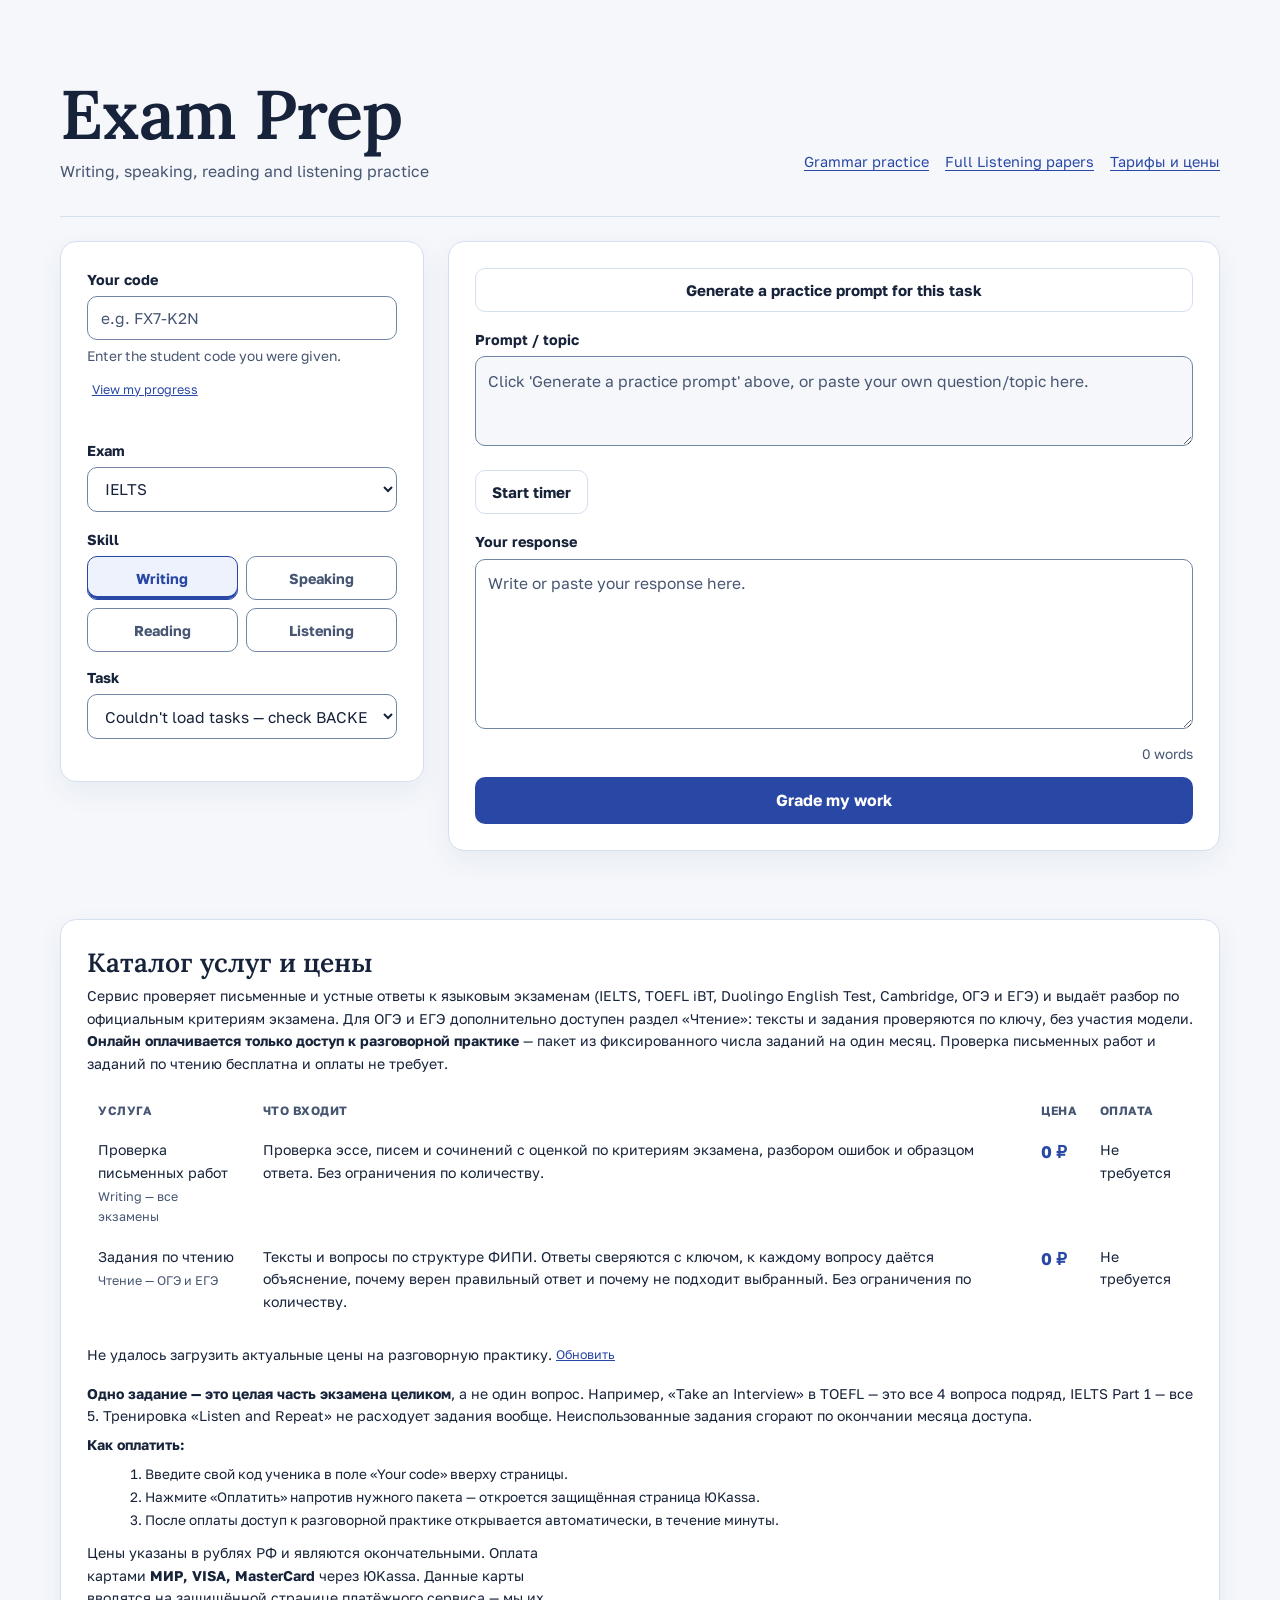
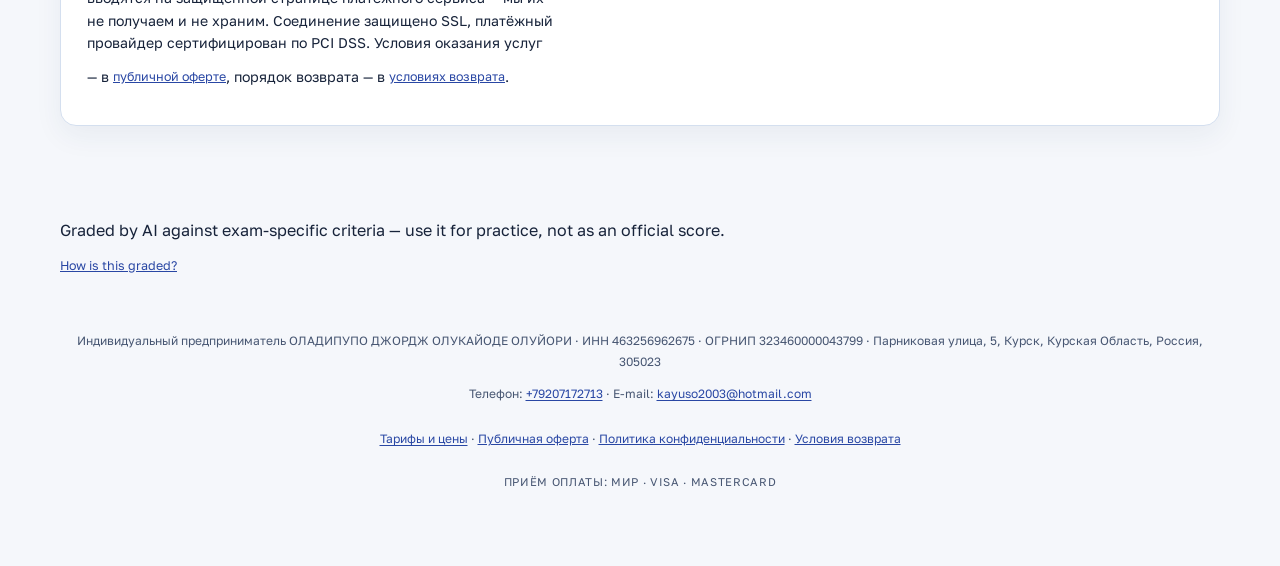
==== commit 09575d4b: "Publish index.html + admin.html + practice.html + grammar.html + listening.html + content.html + own" ====
--- a/index.html
+++ b/index.html
@@ -361,17 +361,24 @@
   #legalContent .legal-meta{font-size:.75rem;color:var(--muted);margin-bottom:.8rem;}
   .pill-disabled{opacity:.45;cursor:not-allowed;}
 </style>
+<link rel="stylesheet" href="ui.css">
 </head>
-<body>
+<body class="exam-ui writing-page">
 <div class="shell">
 
   <header class="top">
-    <h1>Exam Prep</h1>
-    <p>Writing, speaking &amp; reading practice, graded against real exam criteria</p>
-    <p class="top-pricing-link"><a href="#pricing">Тарифы и цены · Оплата</a></p>
+    <div>
+      <h1>Exam Prep</h1>
+      <p>Writing, speaking, reading and listening practice</p>
+    </div>
+    <nav class="top-links" aria-label="More from Exam Prep">
+      <a href="grammar.html">Grammar practice</a>
+      <a href="listening.html">Full Listening papers</a>
+      <a href="#pricing">Тарифы и цены</a>
+    </nav>
   </header>
 
-  <section class="card">
+  <section class="card" id="practiceSettings" aria-label="Practice settings">
     <div class="row">
       <div>
         <label for="studentCode">Your code</label>
@@ -385,10 +392,10 @@
     </div>
     <div class="row">
       <div>
-        <label>Skill</label>
-        <div class="pillgroup">
-          <button type="button" class="pill active" data-skill="writing">Writing</button>
-          <button type="button" class="pill" data-skill="speaking">Speaking</button>
+        <label id="skillLabel">Skill</label>
+        <div class="pillgroup" role="group" aria-labelledby="skillLabel">
+          <button type="button" class="pill active" data-skill="writing" aria-pressed="true">Writing</button>
+          <button type="button" class="pill" data-skill="speaking" aria-pressed="false">Speaking</button>
           <button type="button" class="pill" data-skill="reading">Reading</button>
           <button type="button" class="pill" data-skill="listening">Listening</button>
         </div>
@@ -801,6 +808,8 @@
 let currentSkill = "writing";
 let lastResultContext = null;
 let currentGeneratedTask = null;
+let taskListVersion = 0;
+let taskSelectionVersion = 0;
 
 const examSelect = document.getElementById("examSelect");
 const taskSelect = document.getElementById("taskSelect");
@@ -817,6 +826,7 @@
 });
 
 function populateExamSelect(labels) {
+  const selected = examSelect.value;
   examSelect.innerHTML = "";
   EXAM_GROUPS.forEach(group => {
     const og = document.createElement("optgroup");
@@ -829,6 +839,7 @@
     });
     examSelect.appendChild(og);
   });
+  if (selected) examSelect.value = selected;
 }
 
 async function loadExams() {
@@ -870,11 +881,15 @@
 }
 
 async function loadTasks() {
-  taskSelect.innerHTML = "<option>Loading...</option>";
+  const version = ++taskListVersion;
+  ++taskSelectionVersion;
+  taskSelect.innerHTML = "<option value=''>Loading...</option>";
   taskMeta.innerHTML = "";
   try {
     const res = await fetch(`${BACKEND_URL}/tasks?exam=${examSelect.value}&skill=${currentSkill}`);
     const data = await res.json();
+    if (version !== taskListVersion) return;
+    if (!res.ok) throw Error(data.error || "Couldn't load tasks");
     taskSelect.innerHTML = "";
     (data.tasks || []).forEach(t => {
       const opt = document.createElement("option");
@@ -885,6 +900,7 @@
     });
     showTaskMeta();
   } catch (e) {
+    if (version !== taskListVersion) return;
     taskSelect.innerHTML = "<option value=''>Couldn't load tasks — check BACKEND_URL</option>";
   }
 }
@@ -905,7 +921,17 @@
 }
 
 function showTaskMeta() {
+  ++taskSelectionVersion;
   const t = currentTaskMeta();
+  if (currentGeneratedTask && (
+    currentGeneratedTask.examKey !== examSelect.value ||
+    currentGeneratedTask.skill !== currentSkill ||
+    currentGeneratedTask.taskId !== t?.id
+  )) {
+    const prompt = document.getElementById("promptText");
+    if (prompt.value === currentGeneratedTask.content) prompt.value = "";
+    currentGeneratedTask = null;
+  }
   if (!t) { taskMeta.innerHTML = ""; document.getElementById("imageUploadWrap").style.display = "none"; clearTimerUI(); resetSpeakingFlow(); return; }
   let html = "";
   if (t.wordLimit) html += `<span>~${t.wordLimit} words</span>`;
@@ -972,8 +998,10 @@
       return;
     }
     if (p.dataset.skill === currentSkill) return;
-    document.querySelectorAll(".pill").forEach(x => x.classList.remove("active"));
-    p.classList.add("active");
+    document.querySelectorAll(".pill[aria-pressed]").forEach(button => {
+      button.classList.toggle("active", button === p);
+      button.setAttribute("aria-pressed", String(button === p));
+    });
     currentSkill = p.dataset.skill;
     onSkillChange();
     loadTasks();
@@ -2232,6 +2260,11 @@
   const t = currentTaskMeta();
   if (!code) { alert("Enter your student code first."); return; }
   if (!recordedBlob || !t) return;
+  const recording = recordedBlob;
+  const exam = examSelect.value;
+  const version = taskSelectionVersion;
+  const isCurrent = () => version === taskSelectionVersion &&
+    recordedBlob === recording && studentCodeInput.value.trim() === code;
 
   const maxSeconds = allowedRecordingSeconds(t) + RECORDING_GRACE_SECONDS;
   if (recordedSeconds > maxSeconds) {
@@ -2239,7 +2272,7 @@
     return;
   }
   // The Worker enforces its own ceiling too; catching it here saves the upload.
-  if (recordedBlob.size > 6 * 1024 * 1024) {
+  if (recording.size > 6 * 1024 * 1024) {
     showRecError("That recording is too large to send (limit is 6 MB). Please record a shorter answer.");
     return;
   }
@@ -2248,22 +2281,24 @@
   setLoading(true, "Transcribing your response...");
   setRecActions([]);
   try {
-    const audioBase64 = await blobToBase64(recordedBlob);
+    const audioBase64 = await blobToBase64(recording);
+    if (!isCurrent()) return;
     const res = await fetch(`${BACKEND_URL}/transcribe`, {
       method: "POST",
       headers: { "Content-Type": "application/json" },
       body: JSON.stringify({
         studentCode: code,
-        examKey: examSelect.value,
+        examKey: exam,
         skill: "speaking",
-        taskId: taskSelect.value,
+        taskId: t.id,
         audioBase64,
         // MediaRecorder reports things like "audio/webm;codecs=opus"; the Worker
         // validates against the bare type, so send just that.
-        audioMimeType: (recordedBlob.type || "audio/webm").split(";")[0],
+        audioMimeType: (recording.type || "audio/webm").split(";")[0],
       })
     });
     const data = await res.json();
+    if (!isCurrent()) return;
 
     if (data.code === "SPEAKING_NOT_SUBSCRIBED") {
       // Backstop for the case where the frontend pre-check was stale or bypassed.
@@ -2301,6 +2336,7 @@
     ]);
     document.getElementById("transcriptBox").scrollIntoView({ behavior: "smooth", block: "nearest" });
   } catch (e) {
+    if (!isCurrent()) return;
     showRecError("Couldn't send that recording: " + e.message);
     onRecordingStopped_restoreReviewActions();
   } finally {
@@ -2370,6 +2406,8 @@
 /* ===================== end Speaking =================================== */
 
 async function generateTask() {
+  if (!currentTaskMeta()) return;
+  const version = taskSelectionVersion;
   const code = studentCodeInput.value.trim();
   setLoading(true, "Generating a fresh task...");
   document.getElementById("generateBtn").disabled = true;
@@ -2380,6 +2418,7 @@
       body: JSON.stringify({ examKey: examSelect.value, skill: currentSkill, taskId: taskSelect.value, studentCode: code || undefined })
     });
     const data = await res.json();
+    if (version !== taskSelectionVersion) return;
     if (data.error) { alert(data.error); return; }
 
     // New prompt text means these object URLs are dead weight — free them rather than
@@ -2396,7 +2435,7 @@
       resetSpeakingFlow(); // re-renders the panel so Start appears now there's something to say
     }
   } catch (e) {
-    alert("Couldn't generate a task: " + e.message);
+    if (version === taskSelectionVersion) alert("Couldn't generate a task: " + e.message);
   } finally {
     setLoading(false);
     document.getElementById("generateBtn").disabled = false;
@@ -2407,6 +2446,9 @@
   const code = studentCodeInput.value.trim();
   if (!code) { alert("Enter your student code first."); return; }
   if (!text.trim()) { alert("Write something first."); return; }
+  if (!currentTaskMeta()) return;
+  const version = taskSelectionVersion;
+  const prompt = document.getElementById("promptText").value.trim();
 
   setLoading(true, "Grading your response...");
   try {
@@ -2418,7 +2460,7 @@
         examKey: examSelect.value,
         skill: currentSkill,
         taskId: taskSelect.value,
-        prompt: document.getElementById("promptText").value.trim(),
+        prompt,
         text,
         // An uploaded photo wins over a generated one — if the student brought real exam
         // material, that's what they were actually describing. Either way the grader
@@ -2430,10 +2472,13 @@
       })
     });
     const data = await res.json();
+    if (version !== taskSelectionVersion || code !== studentCodeInput.value.trim()) return;
     if (data.error) { alert(data.error); return; }
-    renderResults(data, text, document.getElementById("promptText").value.trim());
+    renderResults(data, text, prompt);
   } catch (e) {
-    alert("Couldn't grade that: " + e.message);
+    if (version === taskSelectionVersion && code === studentCodeInput.value.trim()) {
+      alert("Couldn't grade that: " + e.message);
+    }
   } finally {
     setLoading(false);
   }
--- a/ui.css
+++ b/ui.css
@@ -0,0 +1,227 @@
+.exam-ui {
+  --ui-desk: #f5f7fb;
+  --ui-paper: #fff;
+  --ui-ink: #17233a;
+  --ui-muted: #475672;
+  --ui-accent: #2947a4;
+  --ui-active: #203784;
+  --ui-tint: #edf2fc;
+  --ui-border: #d4dfef;
+  --ui-control: #7185a4;
+  --ui-danger: #a32c20;
+  --ui-warn: #805019;
+  --ui-radius: 16px;
+  --ui-shadow: 0 10px 28px #213b6610;
+  --ui-sans: 'Golos Text', 'Segoe UI', sans-serif;
+  --ui-serif: Lora, Georgia, serif;
+  background: var(--ui-desk);
+  color: var(--ui-ink);
+  font: 400 1rem/1.6 var(--ui-sans);
+}
+
+.exam-ui :where(h1, h2, h3) { overflow-wrap: anywhere; }
+.exam-ui h1 {
+  color: var(--ui-ink);
+  font: 600 clamp(2rem, 5vw, 3.4rem)/1.12 var(--ui-serif);
+  letter-spacing: -.035em;
+}
+.exam-ui h2 { color: var(--ui-ink); font: 600 clamp(1.25rem, 3vw, 1.65rem)/1.25 var(--ui-serif); }
+.exam-ui a { color: var(--ui-accent); text-underline-offset: .2em; }
+.exam-ui :where(button, input, select, textarea) { font-family: inherit; }
+.exam-ui :where(button, input:not([type=checkbox], [type=radio]), select) { min-height: 44px; }
+.exam-ui :is(input:not([type=checkbox], [type=radio]), select, textarea) {
+  border-color: var(--ui-control);
+  color: var(--ui-ink);
+  max-width: 100%;
+}
+.exam-ui :is(input, textarea)::placeholder { color: var(--ui-muted); opacity: 1; }
+.exam-ui :is(input[type=checkbox], input[type=radio]) { accent-color: var(--ui-accent); }
+.exam-ui button { white-space: normal; overflow-wrap: anywhere; }
+.exam-ui button:disabled { cursor: not-allowed; }
+.exam-ui :focus-visible {
+  outline: 3px solid var(--ui-active);
+  outline-offset: 3px;
+  box-shadow: 0 0 0 3px var(--ui-paper);
+}
+.exam-ui :is(a, button, input, select, textarea, summary, [tabindex]) { scroll-margin-block: 6rem; }
+.exam-ui :is(.hint, .muted, .sub, small) { color: var(--ui-muted); }
+.exam-ui :where(.card, .sheet, dialog) { box-shadow: var(--ui-shadow); }
+.exam-ui :is(.progress-card, dialog) { max-width: min(100%, 52rem); }
+.exam-ui button.primary,
+.exam-ui:is(.content-page, .roster-page) button:not(.secondary, .ghost, .row-btn, .student-history-link, .bank-tab) {
+  background: var(--ui-accent);
+  color: #fff;
+}
+.exam-ui button.primary:hover,
+.exam-ui:is(.content-page, .roster-page) button:not(.secondary, .ghost, .row-btn, .student-history-link, .bank-tab):hover {
+  background: var(--ui-active);
+}
+
+.writing-page {
+  --paper: var(--ui-desk);
+  --paper-line: var(--ui-border);
+  --ink: var(--ui-ink);
+  --ink-soft: var(--ui-muted);
+  --ink-faint: var(--ui-muted);
+  --stamp-teal: var(--ui-accent);
+  --stamp-teal-bg: var(--ui-tint);
+  --mark-red: var(--ui-danger);
+  --seal-gold: var(--ui-warn);
+  --muted: var(--ui-muted);
+  --card: var(--ui-paper);
+  --shadow: var(--ui-shadow);
+  --radius: var(--ui-radius);
+  padding: clamp(16px, 4vw, 44px) clamp(12px, 3vw, 36px) 4rem;
+}
+.writing-page .shell { max-width: 1160px; }
+.writing-page header.top {
+  display: flex;
+  align-items: end;
+  flex-wrap: wrap;
+  justify-content: space-between;
+  gap: .8rem 1.4rem;
+  text-align: left;
+  padding: clamp(14px, 3vw, 32px) 0;
+  margin-bottom: 1.5rem;
+  border-bottom: 1px solid var(--ui-border);
+}
+.writing-page header.top h1 { font-size: clamp(2.35rem, 6vw, 4.3rem); }
+.writing-page header.top p { max-width: 58ch; font-size: .98rem; }
+.writing-page .top-links { display: flex; flex-wrap: wrap; gap: .3rem 1rem; }
+.writing-page .top-links a { display: inline-flex; align-items: center; min-height: 44px; font-size: .9rem; }
+.writing-page .card { min-width: 0; padding: clamp(16px, 3vw, 26px); }
+.writing-page label { font-size: .9rem; color: var(--ui-ink); }
+.writing-page .hint, .writing-page .wordcount { font-size: .86rem; }
+.writing-page .link-btn { min-height: 44px; }
+.writing-page .pillgroup { display: grid; grid-template-columns: repeat(2, minmax(0, 1fr)); }
+.writing-page .pill { border-color: var(--ui-control); }
+.writing-page .pill.active { border-color: var(--ui-accent); box-shadow: inset 0 -3px var(--ui-accent); }
+.writing-page .pill:not(:disabled):hover, .writing-page button.secondary:hover { background: var(--ui-tint); }
+.writing-page textarea { line-height: 1.65; }
+.writing-page .prompt-box { font-style: normal; }
+.writing-page .price-table-wrap { max-width: 100%; }
+
+@media (min-width: 920px) {
+  .writing-page .shell { display: grid; grid-template-columns: minmax(15rem, .8fr) minmax(0, 1.7fr); gap: 24px; align-items: start; }
+  .writing-page .shell > * { grid-column: 1 / -1; }
+  .writing-page .shell > header { margin: 0; }
+  .writing-page #practiceSettings { grid-column: 1; }
+  .writing-page #workspaceSection { grid-column: 2; }
+  .writing-page #practiceSettings .row { display: grid; gap: .85rem; }
+  .writing-page #practiceSettings .row > div { min-width: 0; }
+}
+
+.practice-page { --ink: var(--ui-accent); --text: var(--ui-ink); --muted: var(--ui-muted); min-height: 100vh; }
+.practice-page header,
+.practice-page main { max-width: 1200px; padding-inline: clamp(14px, 3vw, 28px); }
+.practice-page header { background: var(--ui-desk); gap: .7rem; padding-block: .6rem; border-bottom: 1px solid var(--ui-border); }
+.practice-page header > a { font: 700 1.18rem/1.2 var(--ui-serif); text-decoration: none; }
+.practice-page #identity { text-align: center; font-size: .9rem; font-weight: 700; overflow-wrap: anywhere; }
+.practice-page #headerClock { color: var(--ui-accent); padding: .2rem .55rem; background: var(--ui-tint); border-radius: 5px; }
+.practice-page .toolbar { gap: 12px; }
+.practice-page .toolbar > label { color: var(--ui-ink); font-size: .9rem; font-weight: 700; min-width: 0; }
+.practice-page .toolbar input { font-weight: 400; }
+.practice-page h1 { margin-bottom: .6em; }
+.practice-page :is(button, select, input) { border-radius: 9px; }
+.practice-page .tabs button[aria-pressed=true] { border-color: var(--ui-accent); background: var(--ui-tint); color: var(--ui-active); font-weight: 700; }
+.practice-page button:not(.primary):not(:disabled):hover { background: var(--ui-tint); }
+.practice-page .paper { background: var(--ui-paper); border: 1px solid var(--ui-border); border-radius: var(--ui-radius); box-shadow: var(--ui-shadow); }
+.practice-page .cards { grid-template-columns: repeat(auto-fit, minmax(min(100%, 205px), 1fr)); gap: 14px; }
+.practice-page .cover {
+  min-height: 136px;
+  padding: 20px clamp(14px, 3vw, 22px);
+  border: 1px solid var(--ui-border);
+  border-inline-start: 5px solid var(--cover);
+  border-radius: 12px;
+  background: var(--ui-paper);
+  color: var(--ui-ink);
+  box-shadow: 0 4px 12px #213b660a;
+  font: 600 1.32rem/1.25 var(--ui-serif);
+}
+.practice-page .cover:hover { background: var(--ui-tint); box-shadow: var(--ui-shadow); }
+.practice-page .cover small { font: 400 .9rem/1.4 var(--ui-sans); margin-top: .55rem; }
+.practice-page .question { border-radius: 10px; border-color: var(--ui-border); background: var(--ui-desk); }
+.practice-page .question h3 { font: 700 1rem/1.5 var(--ui-sans); }
+.practice-page :is(.text-side, .question-side) { min-width: 0; }
+.practice-page .passage { max-width: 72ch; line-height: 1.75; }
+.practice-page .choice { align-items: center; }
+.practice-page .choice input { min-height: 24px; flex: 0 0 22px; }
+.practice-page .notice { border-color: var(--ui-border); background: var(--ui-tint); }
+.practice-page #message:not(:empty) { border-inline-start: 3px solid var(--ui-accent); padding: .65rem 1rem; background: var(--ui-tint); margin-bottom: 1rem; }
+.practice-page dialog { width: min(28rem, calc(100% - 32px)); border-color: var(--ui-border); border-radius: var(--ui-radius); }
+@media (max-width: 460px) {
+  .practice-page .toolbar label { flex-basis: 100%; }
+  .practice-page .toolbar input { width: 100%; }
+}
+
+.owner-page {
+  --paper: var(--ui-paper);
+  --grid: var(--ui-border);
+  --desk: var(--ui-desk);
+  --ink: var(--ui-accent);
+  --ink-pressed: var(--ui-active);
+  --text: var(--ui-ink);
+  --muted: var(--ui-muted);
+  --hand: var(--ui-serif);
+}
+.owner-page .sheet {
+  background: var(--ui-paper);
+  border: 1px solid var(--ui-border);
+  border-radius: var(--ui-radius);
+  padding: clamp(20px, 5vw, 34px);
+}
+.owner-page .sheet::before { display: none; }
+.owner-page .sheet h1 { text-decoration: none; color: var(--ui-ink); line-height: 1.18; }
+.owner-page #bar { box-shadow: 0 2px 10px #213b660d; }
+.owner-page #panels { overflow: clip; }
+.owner-page .brand { font-size: clamp(1rem, 5vw, 1.4rem); }
+.owner-page .tab[aria-selected=true] { background: var(--ui-tint); }
+.owner-page .tab:focus-visible { outline-offset: -4px; }
+.owner-page .tools button { border-width: 1px; }
+@media (max-width: 899px) {
+  .owner-page #tabs { height: calc(60px + env(safe-area-inset-bottom)); padding-bottom: env(safe-area-inset-bottom); }
+  .owner-page #panels { margin-bottom: calc(60px + env(safe-area-inset-bottom)); }
+}
+
+.roster-page {
+  --paper: var(--ui-desk);
+  --paper-line: var(--ui-border);
+  --ink: var(--ui-ink);
+  --ink-soft: var(--ui-muted);
+  --ink-faint: var(--ui-muted);
+  --stamp-teal: var(--ui-accent);
+  --stamp-teal-bg: var(--ui-tint);
+  --seal-gold: var(--ui-warn);
+  --card: var(--ui-paper);
+  --radius: var(--ui-radius);
+  --warn: var(--ui-danger);
+  --warn-bg: #fff0ed;
+}
+.roster-page .shell { max-width: 1100px; }
+.roster-page .card { padding: clamp(14px, 3vw, 24px); }
+.roster-page .roster-scroll { overflow-x: auto; overscroll-behavior-inline: contain; }
+.roster-page #rosterTable { min-width: 790px; }
+.roster-page #rosterTable th { background: var(--ui-tint); }
+.roster-page #rosterTable th, .roster-page #rosterTable td { padding: .65rem .55rem; }
+.roster-page .student-history-link {
+  padding: 0 .2rem; border: 0; border-radius: 4px; font: inherit; font-weight: 700;
+  background: transparent; color: var(--ui-accent); text-align: left; text-decoration: underline;
+}
+.roster-page .student-history-link:hover { background: var(--ui-tint); }
+.roster-page .bank-select, .roster-page .speak-grant select { font-size: .86rem; }
+.roster-page .speak-grant button, .roster-page .row-btn { font-size: .82rem; }
+
+.content-page main { padding: clamp(14px, 3vw, 28px); }
+.content-page :is(section, article) { background: var(--ui-paper); border-color: var(--ui-border); border-radius: var(--ui-radius); padding: clamp(14px, 3vw, 24px); }
+.content-page section { box-shadow: var(--ui-shadow); }
+.content-page article { background: var(--ui-desk); }
+.content-page .row > label { flex: 1 1 11rem; margin-block: 0; min-width: 0; }
+.content-page .row > button { flex: 0 1 auto; }
+.content-page input[type=checkbox] { min-height: 0; width: 1.2rem; height: 1.2rem; vertical-align: middle; }
+.content-page #status { border: 1px solid var(--ui-border); border-inline-start: 4px solid var(--ui-accent); border-radius: 8px; }
+.content-page .danger { color: var(--ui-danger); }
+.content-page pre { border-radius: 8px; background: var(--ui-desk); padding: .75rem; }
+
+@media (prefers-reduced-motion: reduce) {
+  .exam-ui *, .exam-ui *::before, .exam-ui *::after { scroll-behavior: auto !important; animation-duration: .01ms !important; transition-duration: .01ms !important; }
+}
